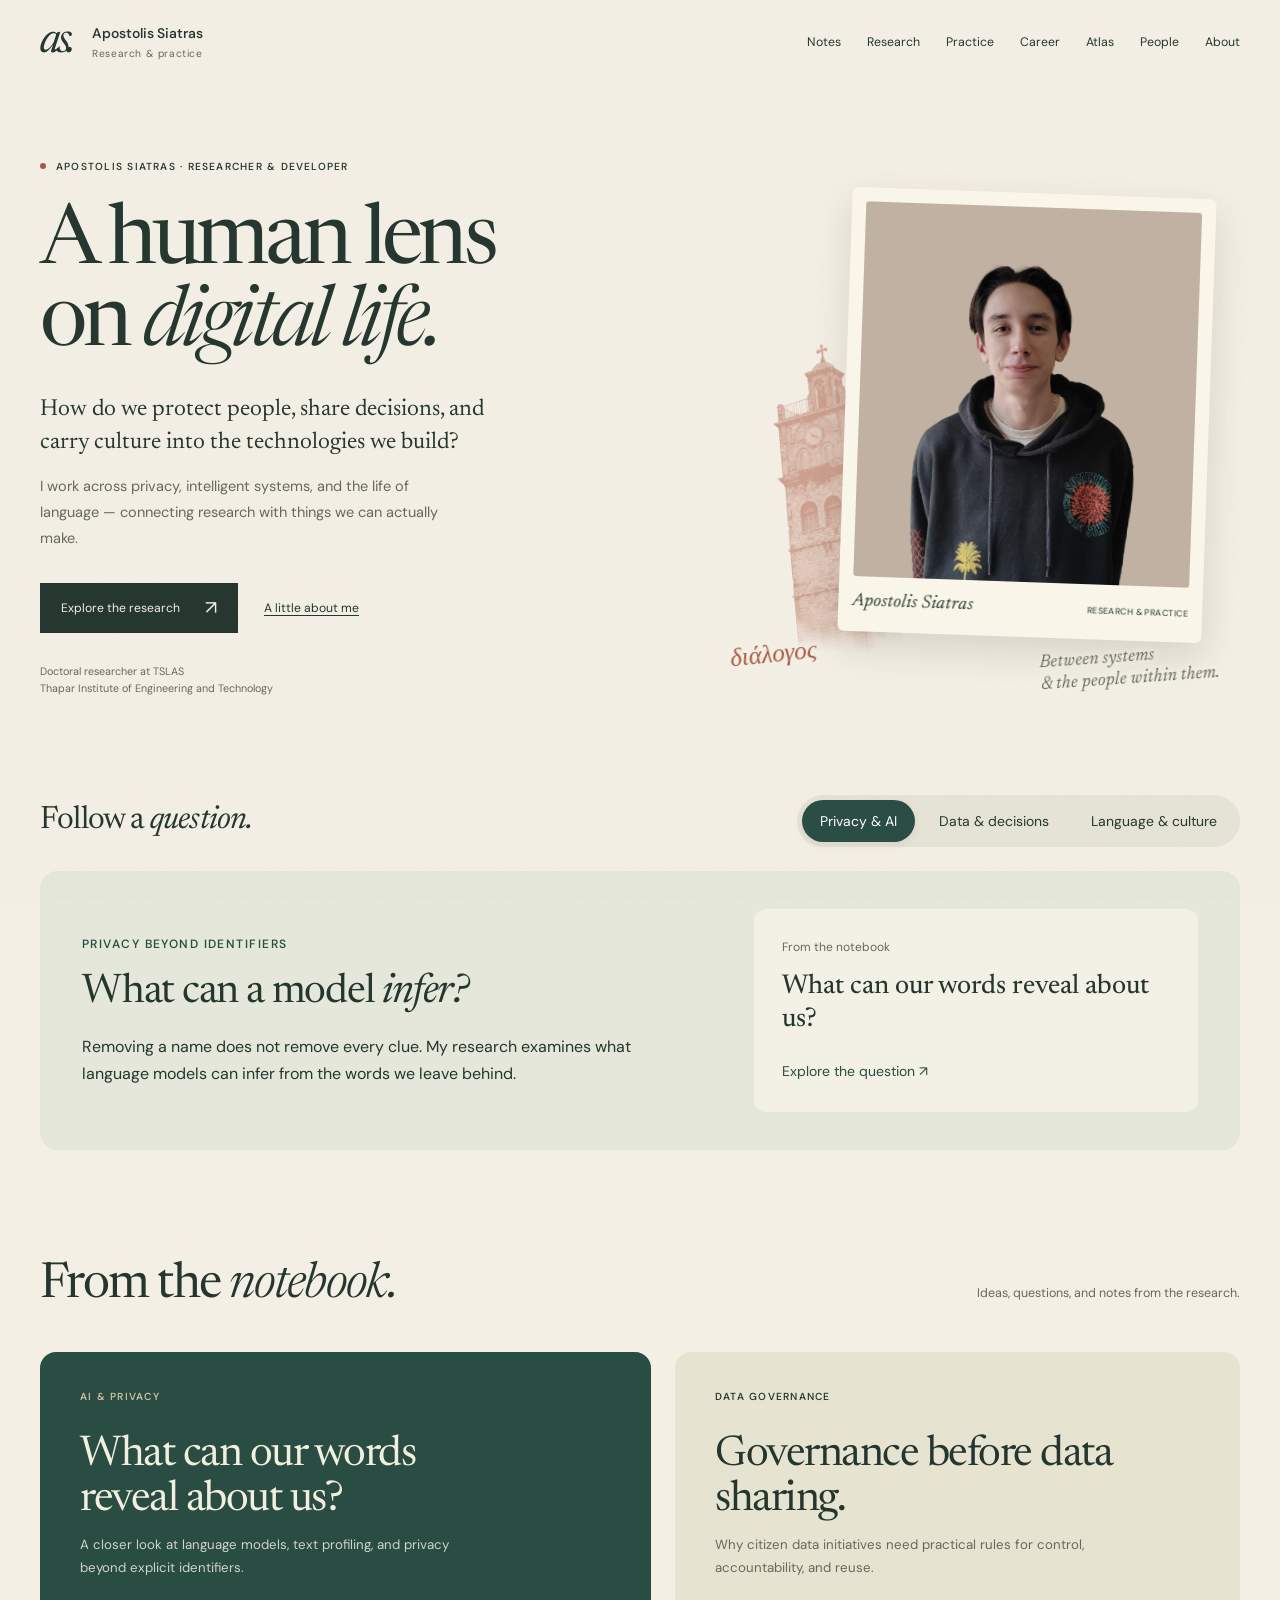
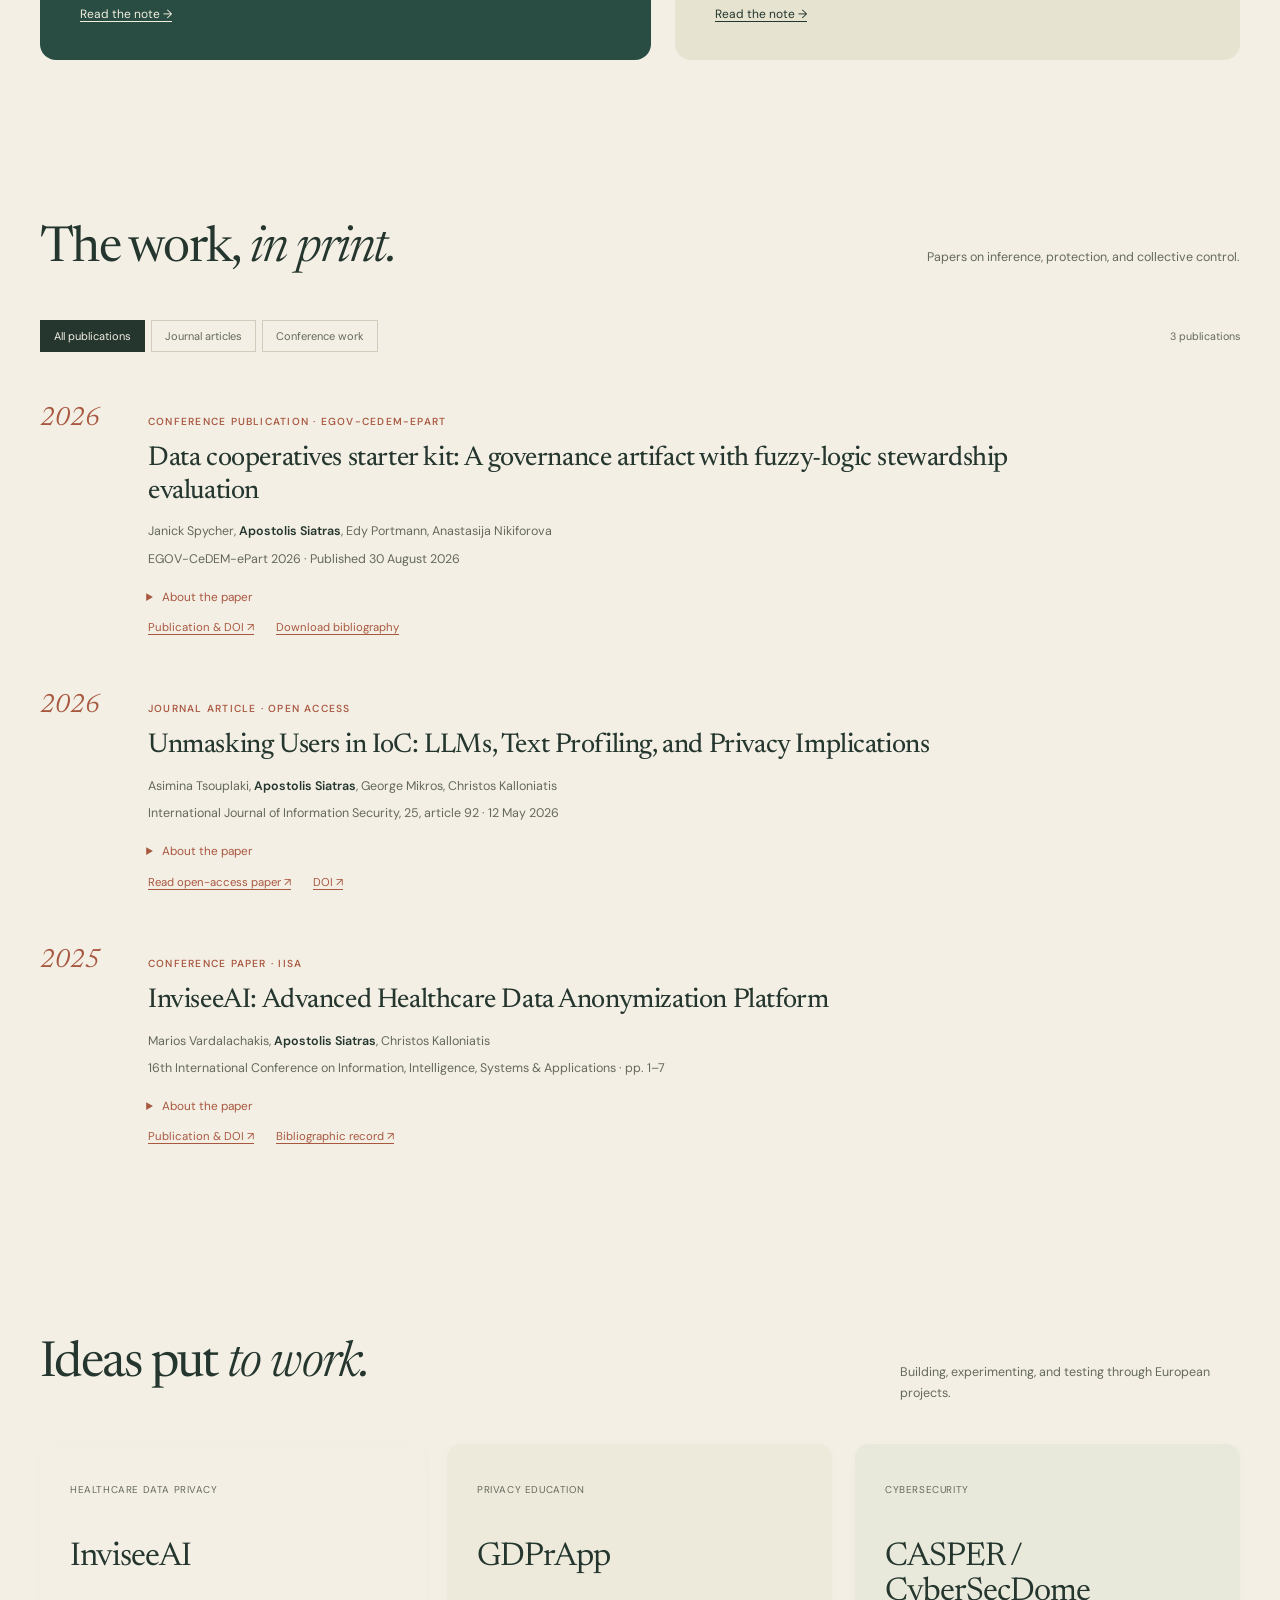
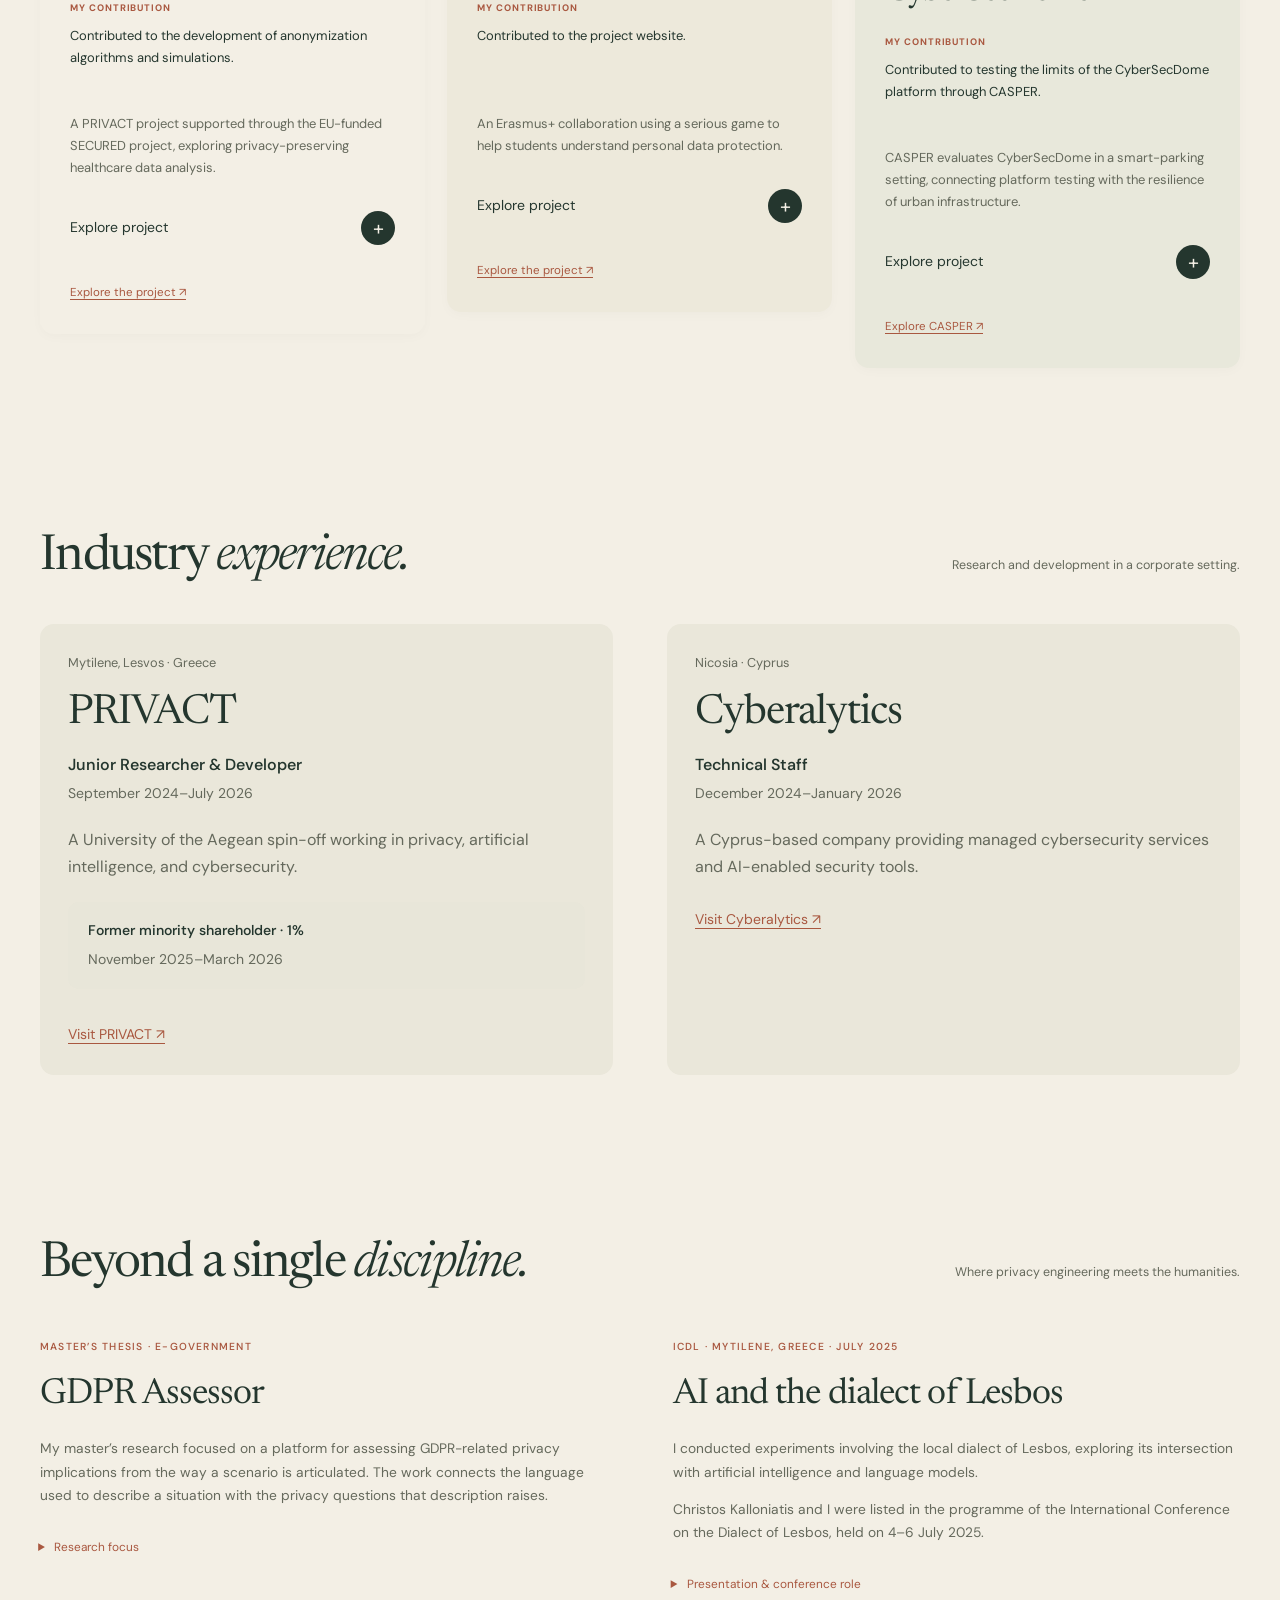
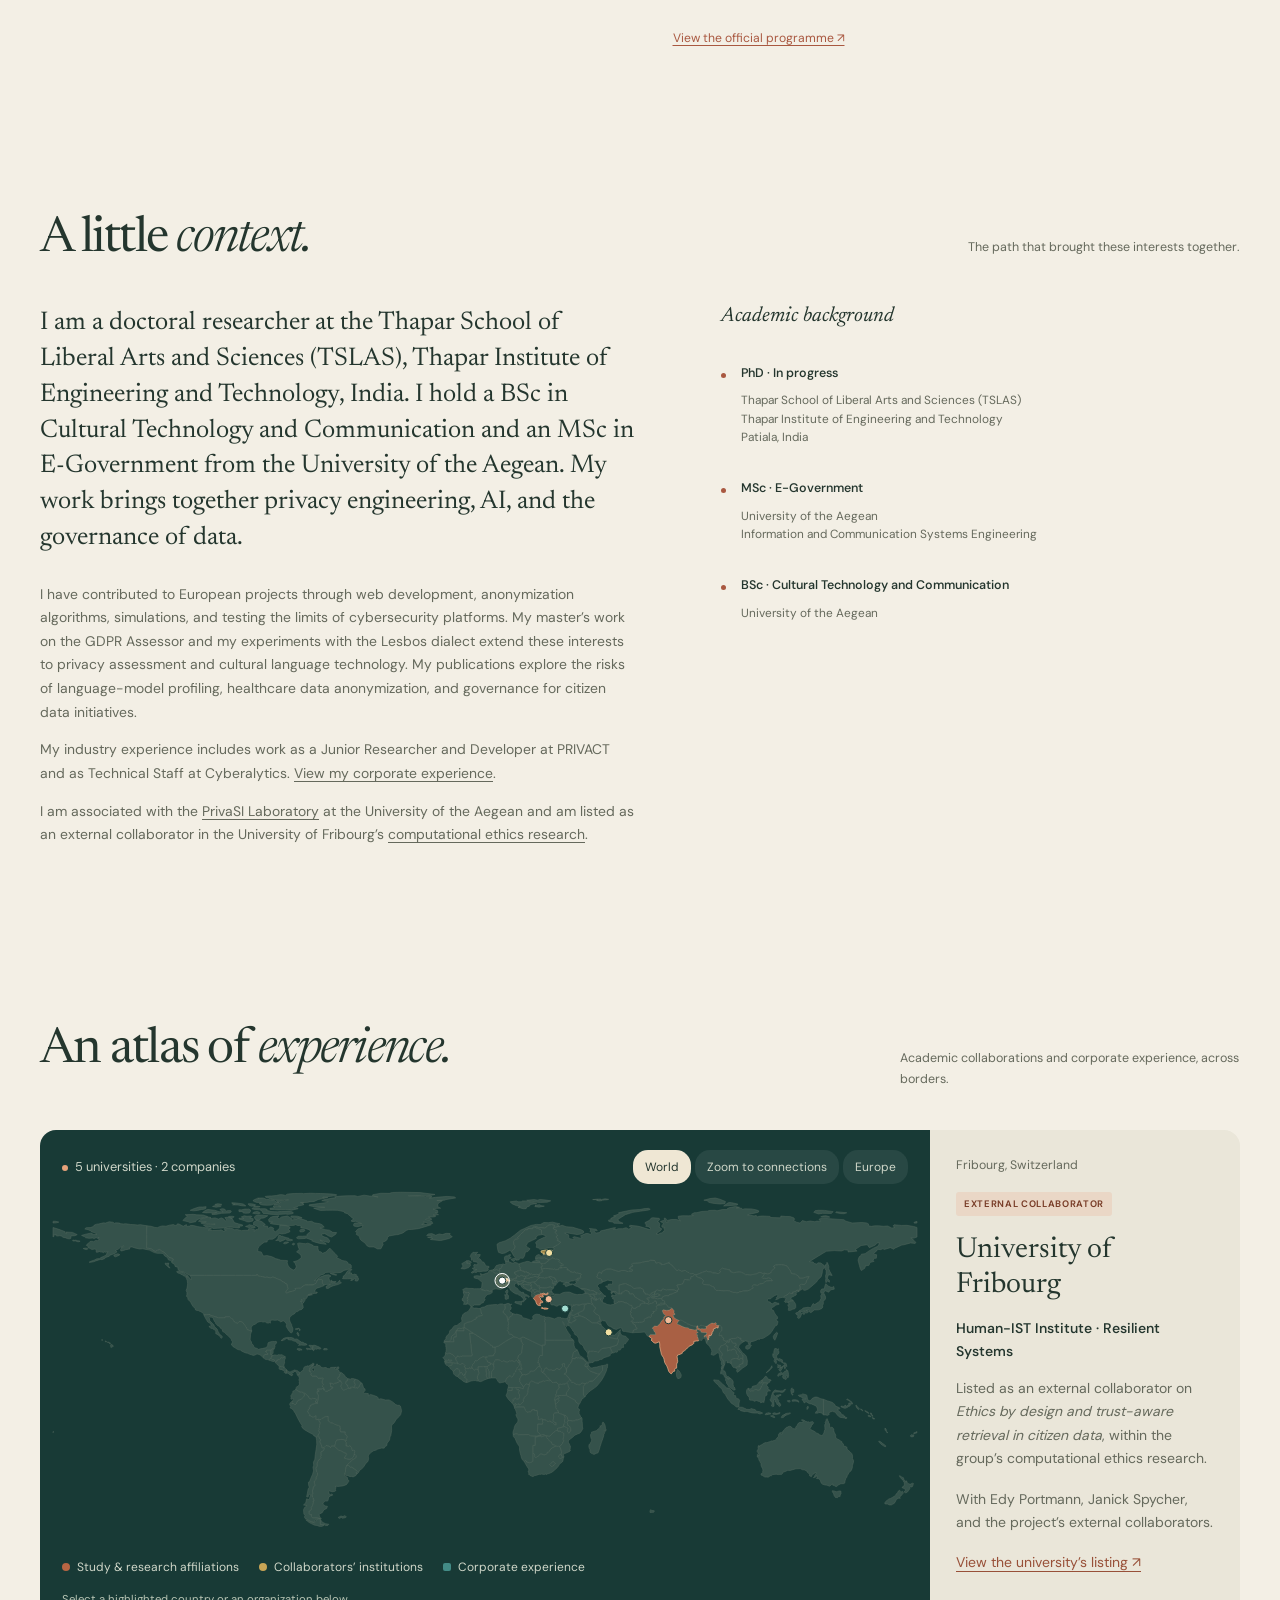
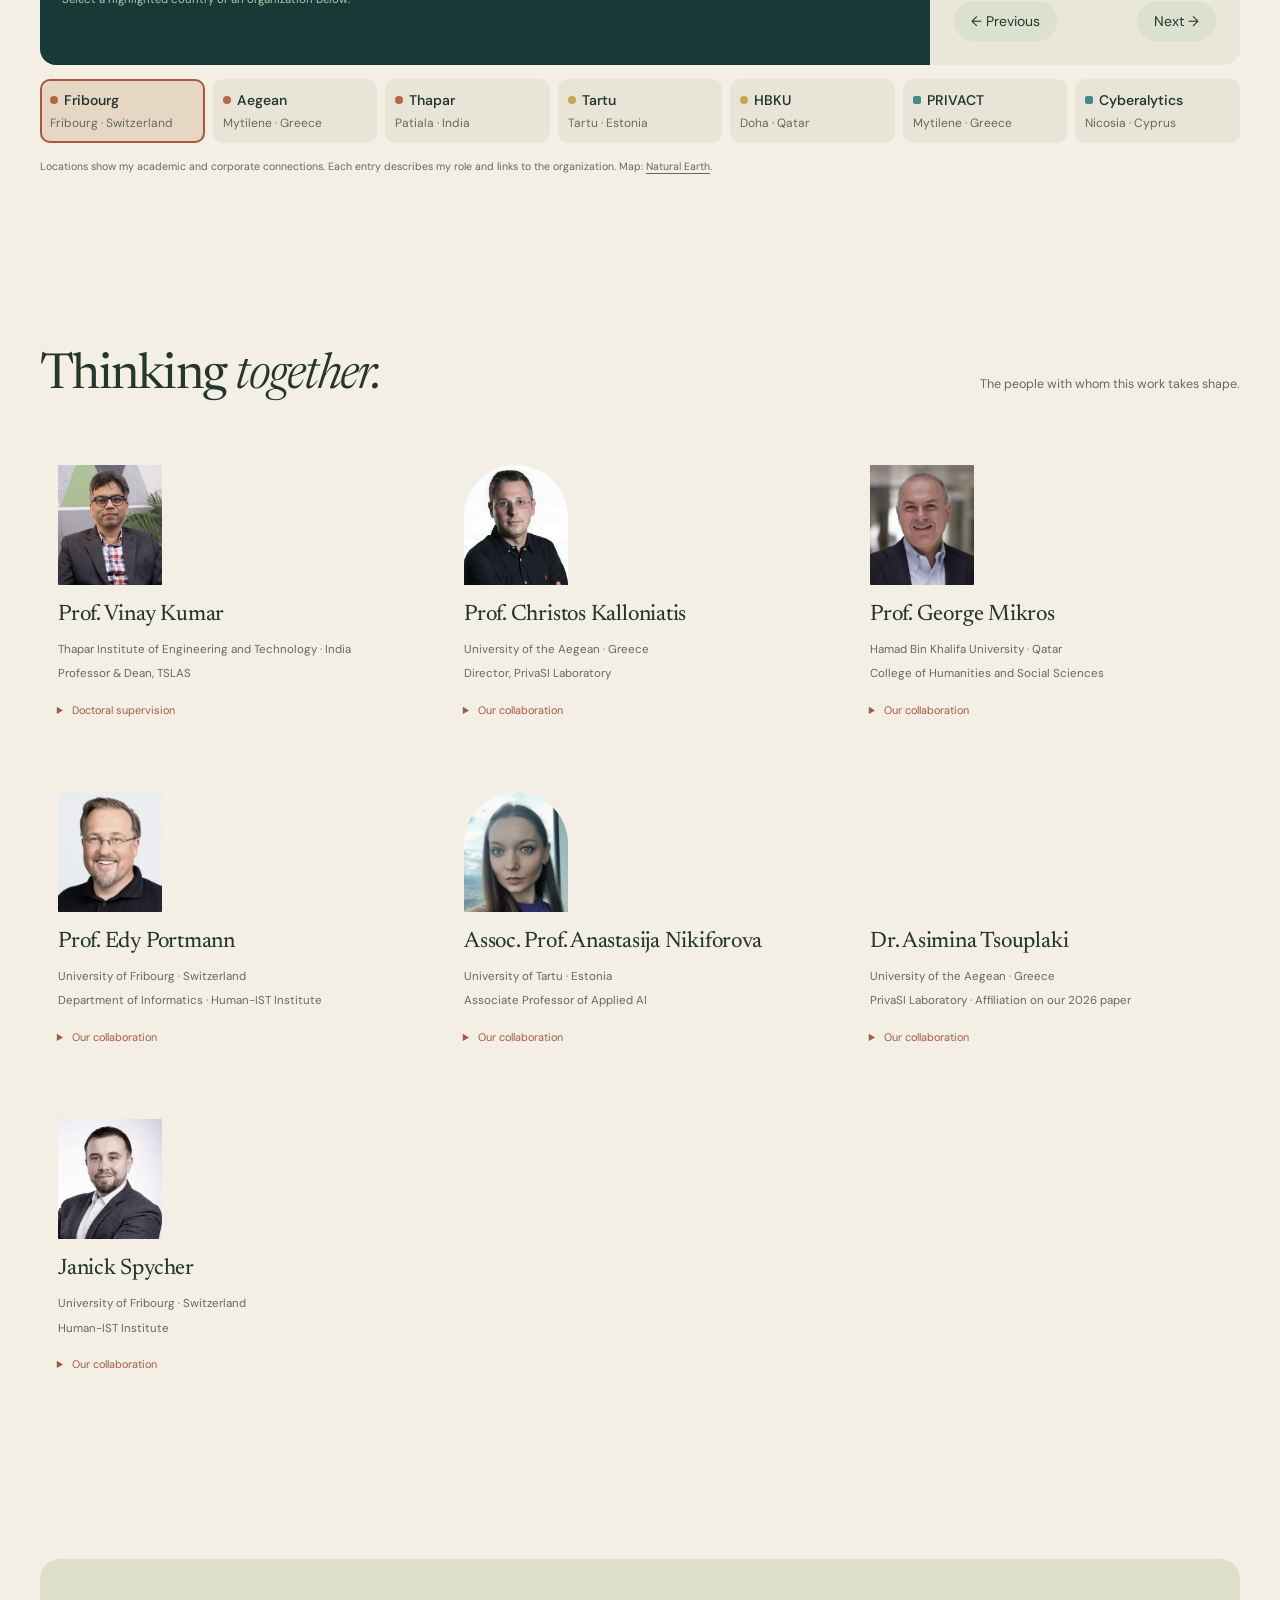
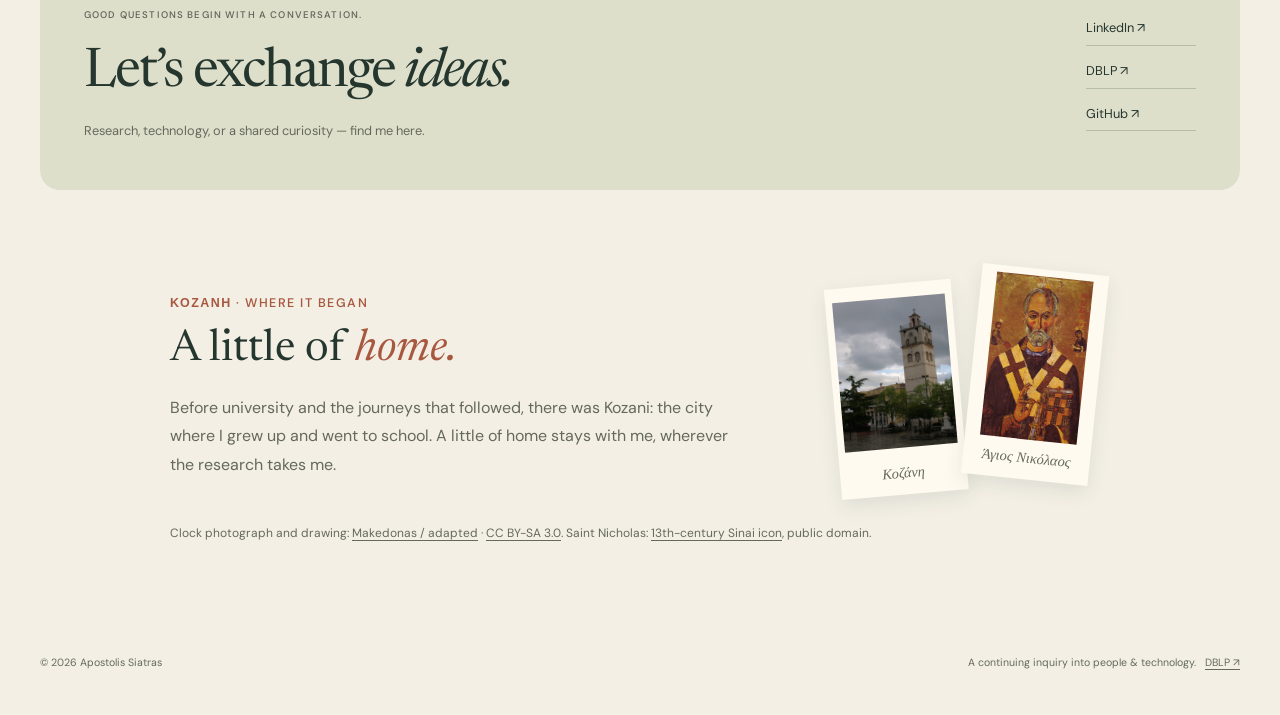
==== index.html @ 5614e07f "Publish Apostolis Siatras research website" ====
<!doctype html>
<html lang="en"><head><meta charset="utf-8"><meta name="viewport" content="width=device-width, initial-scale=1"><meta name="robots" content="noindex,nofollow"><title>Apostolis Siatras — Privacy, AI &amp; Data Governance</title><meta name="description" content="Research, projects, and writing by Apostolis Siatras. Exploring privacy engineering, artificial intelligence, and accountable data governance."><meta name="theme-color" content="#f3efe5"><link rel="icon" href="data:image/svg+xml,%3Csvg xmlns='http://www.w3.org/2000/svg' viewBox='0 0 40 40'%3E%3Crect width='40' height='40' fill='%2324362e'/%3E%3Ctext x='20' y='28' text-anchor='middle' font-family='Georgia' font-size='25' fill='white'%3EA%3C/text%3E%3C/svg%3E"><link rel="stylesheet" href="style.css"></head>
<body><div class="scroll-progress" aria-hidden="true"></div><a class="skip" href="#main">Skip to content</a><div class="wrap"><header class="site-header"><a class="brand" href="index.html" aria-label="Apostolis Siatras home"><span class="monogram" aria-hidden="true">as.</span><span>Apostolis Siatras<small>Research &amp; practice</small></span></a><nav aria-label="Main navigation"><a href="#writing">Notes</a><a href="#publications">Research</a><a href="#projects">Practice</a><a href="#career">Career</a><a href="#institutions">Atlas</a><a href="#collaborations">People</a><a href="#about">About</a></nav></header>
<main id="main"><section class="hero" aria-labelledby="intro-title"><div class="hero-copy"><p class="eyebrow"><span class="live-dot" aria-hidden="true"></span>Apostolis Siatras · Researcher &amp; developer</p><h1 id="intro-title">A human lens<br>on <em>digital life.</em></h1><p class="lead">How do we protect people, share decisions, and carry culture into the technologies we build?</p><p class="hero-description">I work across privacy, intelligent systems, and the life of language — connecting research with things we can actually make.</p><div class="hero-actions"><a class="primary-link" href="#publications">Explore the research <span aria-hidden="true">↗</span></a><a class="secondary-link" href="#about">A little about me</a></div><p class="hero-affiliation">Doctoral researcher at TSLAS<br><a href="https://tslas.thapar.edu/academicdetails/phdprogramme">Thapar Institute of Engineering and Technology</a></p></div>
<div class="hero-art" aria-label="Portrait of Apostolis Siatras"><figure class="portrait-sheet"><img class="portrait" src="assets/people/apostolis-siatras.jpg" alt="Apostolis Siatras" width="2560" height="2560" fetchpriority="high"><figcaption><span>Apostolis Siatras</span><span>Research &amp; practice</span></figcaption></figure><svg class="art-filters" width="0" height="0" aria-hidden="true" focusable="false"><defs><filter id="clock-ink" color-interpolation-filters="sRGB"><feColorMatrix type="matrix" values="0 0 0 0 .663 0 0 0 0 .345 0 0 0 0 .251 5 -5 0 0 -.065"/></filter></defs></svg><span class="clock-sketch" aria-hidden="true"></span><span class="dialogos" lang="el">διάλογος</span><span class="art-caption">Between systems<br>&amp; the people within them.</span></div></section>
<section class="research-explorer" aria-labelledby="explorer-title"><div class="explorer-header"><h2 id="explorer-title">Follow a <em>question.</em></h2><div class="research-tabs" role="tablist" aria-label="Explore research themes" hidden><button id="theme-privacy" type="button" role="tab" aria-selected="true" aria-controls="lens-privacy" data-lens="privacy">Privacy &amp; AI</button><button id="theme-governance" type="button" role="tab" aria-selected="false" aria-controls="lens-governance" tabindex="-1" data-lens="governance">Data &amp; decisions</button><button id="theme-culture" type="button" role="tab" aria-selected="false" aria-controls="lens-culture" tabindex="-1" data-lens="culture">Language &amp; culture</button></div></div><div class="research-panels">
<article class="research-panel" id="lens-privacy" role="tabpanel" aria-labelledby="theme-privacy" tabindex="0" data-lens-panel="privacy"><div><p class="eyebrow">Privacy beyond identifiers</p><h3>What can a model <em>infer?</em></h3><p>Removing a name does not remove every clue. My research examines what language models can infer from the words we leave behind.</p></div><a class="lens-work" href="writing/text-can-reveal.html"><span>From the notebook</span><strong>What can our words reveal about us?</strong><span class="lens-action">Explore the question ↗</span></a></article>
<article class="research-panel" id="lens-governance" role="tabpanel" aria-labelledby="theme-governance" tabindex="0" data-lens-panel="governance"><div><p class="eyebrow">Consent, stewardship &amp; shared authority</p><h3>Who gets to <em>decide?</em></h3><p>Shared data needs practical rules for consent, access, and accountability. My work explores how communities can retain a say in what happens to their data.</p></div><a class="lens-work" href="writing/governance-before-sharing.html"><span>From the notebook</span><strong>Governance before data sharing.</strong><span class="lens-action">Explore the question ↗</span></a></article>
<article class="research-panel" id="lens-culture" role="tabpanel" aria-labelledby="theme-culture" tabindex="0" data-lens-panel="culture"><div><p class="eyebrow">Local dialects &amp; cultural memory</p><h3>What can language <em>carry?</em></h3><p>Language carries local experience as well as information. My experiments with the Lesbos dialect connect AI research with the particularities of place and expression.</p></div><a class="lens-work" href="#icdl"><span>Conference contribution</span><strong>AI and the dialect of Lesbos</strong><span class="lens-action">Explore the work ↗</span></a></article>
</div></section>
<section id="writing" class="section"><div class="section-top"><h2>From the <em>notebook.</em></h2><p>Ideas, questions, and notes from the research.</p></div><div class="writing-grid"><article class="note-card featured"><span class="eyebrow">AI &amp; Privacy</span><h3><a href="writing/text-can-reveal.html">What can our words reveal about us?</a></h3><p>A closer look at language models, text profiling, and privacy beyond explicit identifiers.</p><a class="read" href="writing/text-can-reveal.html">Read the note →</a></article><article class="note-card"><span class="eyebrow">Data governance</span><h3><a href="writing/governance-before-sharing.html">Governance before data sharing.</a></h3><p>Why citizen data initiatives need practical rules for control, accountability, and reuse.</p><a class="read" href="writing/governance-before-sharing.html">Read the note →</a></article></div></section>
<section id="publications" class="section"><div class="section-top"><h2>The work, <em>in print.</em></h2><p>Papers on inference, protection, and collective control.</p></div><div class="publication-controls" hidden><div class="filters" role="group" aria-label="Filter publications"><button type="button" data-filter="all" aria-pressed="true">All publications</button><button type="button" data-filter="journal" aria-pressed="false">Journal articles</button><button type="button" data-filter="conference" aria-pressed="false">Conference work</button></div><p id="filter-status" role="status" aria-live="polite">3 publications</p></div><div id="publication-list">
<article class="pub" data-kind="conference"><div class="year">2026</div><div><span class="eyebrow">Conference publication · EGOV-CeDEM-ePart</span><h3>Data cooperatives starter kit: A governance artifact with fuzzy-logic stewardship evaluation</h3><p class="authors">Janick Spycher, <strong>Apostolis Siatras</strong>, Edy Portmann, Anastasija Nikiforova</p><p class="venue">EGOV-CeDEM-ePart 2026 · Published 30 August 2026</p><details><summary>About the paper</summary><p>A practical governance framework for citizen data initiatives, with fuzzy evaluation designed to expose weaknesses that a strong overall score might conceal.</p></details><div class="pub-links"><a href="https://doi.org/10.59490/6a91ade30fd2bd55cd2549fb">Publication &amp; DOI ↗</a><a href="publications.bib" download>Download bibliography</a></div></div></article>
<article class="pub" data-kind="journal"><div class="year">2026</div><div><span class="eyebrow">Journal article · Open access</span><h3>Unmasking Users in IoC: LLMs, Text Profiling, and Privacy Implications</h3><p class="authors">Asimina Tsouplaki, <strong>Apostolis Siatras</strong>, George Mikros, Christos Kalloniatis</p><p class="venue">International Journal of Information Security, 25, article 92 · 12 May 2026</p><details><summary>About the paper</summary><p>An empirical study of sensitive-attribute inference from text using GPT-4o and Llama 3-70B, with implications for privacy in cloud-connected systems.</p></details><div class="pub-links"><a href="https://link.springer.com/article/10.1007/s10207-026-01249-7">Read open-access paper ↗</a><a href="https://doi.org/10.1007/s10207-026-01249-7">DOI ↗</a></div></div></article>
<article class="pub" data-kind="conference"><div class="year">2025</div><div><span class="eyebrow">Conference paper · IISA</span><h3>InviseeAI: Advanced Healthcare Data Anonymization Platform</h3><p class="authors">Marios Vardalachakis, <strong>Apostolis Siatras</strong>, Christos Kalloniatis</p><p class="venue">16th International Conference on Information, Intelligence, Systems &amp; Applications · pp. 1–7</p><details><summary>About the paper</summary><p>A conference contribution on the InviseeAI healthcare data anonymization platform, connecting privacy research with practical system development.</p></details><div class="pub-links"><a href="https://doi.org/10.1109/IISA66859.2025.11311319">Publication &amp; DOI ↗</a><a href="https://dblp.org/rec/conf/iisa/VardalachakisSK25">Bibliographic record ↗</a></div></div></article>
</div></section>
<section id="projects" class="section"><div class="section-top"><h2>Ideas put <em>to work.</em></h2><p>Building, experimenting, and testing through European projects.</p></div><div class="project-grid"><article class="project"><span class="num">Healthcare data privacy</span><h3>InviseeAI</h3><p class="role"><strong>My contribution</strong>Contributed to the development of anonymization algorithms and simulations.</p><p>A PRIVACT project supported through the EU-funded SECURED project, exploring privacy-preserving healthcare data analysis.</p><details><summary><span>Explore project</span><span class="disclosure-symbol" aria-hidden="true"></span></summary><p>PRIVACT’s healthcare data anonymization project, supported through SECURED. Evaluation uses open-access data.</p><p>Project period: July–December 2025.</p></details><a href="https://privact.eu/inviseeai/">Explore the project ↗</a></article><article class="project"><span class="num">Privacy education</span><h3>GDPrApp</h3><p class="role"><strong>My contribution</strong>Contributed to the project website.</p><p>An Erasmus+ collaboration using a serious game to help students understand personal data protection.</p><details><summary><span>Explore project</span><span class="disclosure-symbol" aria-hidden="true"></span></summary><p>An Erasmus+ cooperation in school education, with the University of the Aegean among its partners.</p><p>Project period: October 2024–September 2026.</p></details><a href="https://privasi.aegean.gr/projects/gdprapp/">Explore the project ↗</a></article><article class="project"><span class="num">Cybersecurity</span><h3>CASPER / CyberSecDome</h3><p class="role"><strong>My contribution</strong>Contributed to testing the limits of the CyberSecDome platform through CASPER.</p><p>CASPER evaluates CyberSecDome in a smart-parking setting, connecting platform testing with the resilience of urban infrastructure.</p><details><summary><span>Explore project</span><span class="disclosure-symbol" aria-hidden="true"></span></summary><p>Collaborative Assessment of Security for Smart City Parking Enhanced Resilience. Implemented by PRIVACT and DOTSOFT within the CyberSecDome open-call programme.</p><p>Project period: December 2025–July 2026.</p><a href="https://cybersecdome.eu/">CyberSecDome ↗</a></details><a href="https://privact.eu/casper/">Explore CASPER ↗</a></article></div></section>
<section id="career" class="section"><div class="section-top"><h2>Industry <em>experience.</em></h2><p>Research and development in a corporate setting.</p></div><div class="career-grid">
<article class="career-entry"><p class="career-place">Mytilene, Lesvos · Greece</p><h3>PRIVACT</h3><p class="career-role">Junior Researcher &amp; Developer</p><p class="career-dates"><time datetime="2024-09">September 2024</time>–<time datetime="2026-07">July 2026</time></p><p>A University of the Aegean spin-off working in privacy, artificial intelligence, and cybersecurity.</p><dl class="career-ownership"><dt>Former minority shareholder · 1%</dt><dd><time datetime="2025-11">November 2025</time>–<time datetime="2026-03">March 2026</time></dd></dl><a href="https://privact.eu/">Visit PRIVACT ↗</a></article>
<article class="career-entry"><p class="career-place">Nicosia · Cyprus</p><h3>Cyberalytics</h3><p class="career-role">Technical Staff</p><p class="career-dates"><time datetime="2024-12">December 2024</time>–<time datetime="2026-01">January 2026</time></p><p>A Cyprus-based company providing managed cybersecurity services and AI-enabled security tools.</p><a href="https://cyberalytics.com/">Visit Cyberalytics ↗</a></article>
</div></section>
<section id="academic-work" class="section"><div class="section-top"><h2>Beyond a single <em>discipline.</em></h2><p>Where privacy engineering meets the humanities.</p></div><div class="service-grid">
<article><span class="eyebrow">Master’s thesis · E-Government</span><h3>GDPR Assessor</h3><p>My master’s research focused on a platform for assessing GDPR-related privacy implications from the way a scenario is articulated. The work connects the language used to describe a situation with the privacy questions that description raises.</p><details><summary>Research focus</summary><p>The central concern is how descriptions of data use can inform a structured assessment of privacy implications. This brings together my interests in privacy engineering, language, and practical digital tools.</p><p>Developed in the context of my MSc in E-Government at the University of the Aegean.</p></details></article>
<article id="icdl"><span class="eyebrow">ICDL · Mytilene, Greece · July 2025</span><h3>AI and the dialect of Lesbos</h3><p>I conducted experiments involving the local dialect of Lesbos, exploring its intersection with artificial intelligence and language models.</p><p>Christos Kalloniatis and I were listed in the programme of the International Conference on the Dialect of Lesbos, held on 4–6 July 2025.</p><details><summary>Presentation &amp; conference role</summary><p><cite>Artificial Intelligence and Large Linguistic Models for the Lesbian dialect.</cite></p><p>Christos Kalloniatis and Apostolos Siatras, University of the Aegean. Scheduled on 6 July 2025, 12:30–13:00, at the Castle of Mytilene.</p><p>I am also listed on the conference’s Scientific and Organizing Committee.</p></details><a class="text-link" href="https://icdl.ct.aegean.gr/en/">View the official programme ↗</a></article>
</div></section>
<section id="about" class="section"><div class="section-top"><h2>A little <em>context.</em></h2><p>The path that brought these interests together.</p></div><div class="about-grid"><div><p>I am a doctoral researcher at the Thapar School of Liberal Arts and Sciences (TSLAS), Thapar Institute of Engineering and Technology, India. I hold a BSc in Cultural Technology and Communication and an MSc in E-Government from the University of the Aegean. My work brings together privacy engineering, AI, and the governance of data.</p><p>I have contributed to European projects through web development, anonymization algorithms, simulations, and testing the limits of cybersecurity platforms. My master’s work on the GDPR Assessor and my experiments with the Lesbos dialect extend these interests to privacy assessment and cultural language technology. My publications explore the risks of language-model profiling, healthcare data anonymization, and governance for citizen data initiatives.</p><p>My industry experience includes work as a Junior Researcher and Developer at PRIVACT and as Technical Staff at Cyberalytics. <a href="#career">View my corporate experience</a>.</p><p>I am associated with the <a href="https://privasi.aegean.gr/members/">PrivaSI Laboratory</a> at the University of the Aegean and am listed as an external collaborator in the University of Fribourg’s <a href="https://human-ist.unifr.ch/rise/en/research-topics/computational-ethics.html">computational ethics research</a>.</p></div><div><h3>Academic background</h3><ul class="education"><li><strong>PhD · In progress</strong><span>Thapar School of Liberal Arts and Sciences (TSLAS)<br>Thapar Institute of Engineering and Technology<br>Patiala, India</span></li><li><strong>MSc · E-Government</strong><span>University of the Aegean<br>Information and Communication Systems Engineering</span></li><li><strong>BSc · Cultural Technology and Communication</strong><span>University of the Aegean</span></li></ul></div></div></section>
<section id="institutions" class="section"><div class="section-top"><h2>An atlas of <em>experience.</em></h2><p>Academic collaborations and corporate experience, across borders.</p></div>
<div class="map-shell"><div class="map-visual"><div class="map-toolbar"><p><span class="map-dot" aria-hidden="true"></span>5 universities · 2 companies</p><div class="map-views" role="group" aria-label="Map view" hidden><button type="button" data-map-view="world" aria-pressed="true">World</button><button type="button" data-map-view="connections" aria-pressed="false">Zoom to connections</button><button type="button" data-map-view="europe" aria-pressed="false">Europe</button></div></div>
<div class="map-tooltip" aria-hidden="true" hidden></div><svg class="world-map" viewBox="0 0 960 400" xmlns="http://www.w3.org/2000/svg" role="group" aria-labelledby="world-map-title world-map-description"><title id="world-map-title">Academic and corporate connections</title><desc id="world-map-description">Interactive world map of five universities and two companies. Terracotta marks my study and research affiliations, gold marks collaborators’ universities, and teal marks corporate experience. PRIVACT and the University of the Aegean share the Mytilene location. Select an organization to read my role and visit its website.</desc>
<path class="map-land" d="M960.00,269.51L960.00,270.81L958.30,271.47L956.60,272.03L956.26,271.04L957.59,270.49L958.44,270.34L960.00,269.51ZM955.00,273.35L955.66,272.91L956.58,273.68L956.14,275.07L954.49,275.43L953.02,275.10L952.76,273.93L953.79,273.02L955.00,273.35ZM0.55,269.39L0.22,270.67L0.00,270.81L0.00,269.51L0.55,269.39Z"/><path class="map-land" d="M570.41,229.20L570.86,229.49L580.53,234.93L580.71,236.47L584.54,239.14L583.31,242.42L583.47,243.94L585.17,244.91L585.25,245.60L584.52,247.21L584.67,248.02L584.50,249.29L585.43,250.97L586.53,253.60L587.51,254.18L587.51,254.18L585.39,255.73L582.47,256.76L580.87,256.72L579.92,257.52L578.07,257.59L577.37,257.92L574.17,257.17L572.16,257.39L571.41,253.76L570.51,252.52L569.97,251.78L567.36,251.28L565.84,250.48L564.15,250.03L563.09,249.59L561.97,248.91L561.97,248.91L560.53,245.55L558.99,244.05L558.45,242.51L558.72,241.12L558.24,238.67L559.34,238.54L560.31,237.57L561.35,236.18L562.01,235.62L561.98,234.76L561.41,234.15L561.25,233.10L561.25,233.10L562.02,232.77L562.18,231.20L561.12,229.69L562.05,229.37L564.98,229.41L570.41,229.20Z"/><path class="map-land" d="M456.89,152.92L456.89,153.09L456.84,153.61L456.83,157.65L448.08,157.51L448.17,164.33L445.67,164.57L445.02,165.94L445.52,169.79L435.08,169.78L434.50,170.67L434.61,169.54L434.66,169.54L440.66,169.33L440.98,168.37L442.08,167.17L442.96,163.49L446.66,160.61L447.92,157.25L448.75,157.06L449.62,154.98L451.86,154.69L452.83,155.04L454.04,155.04L454.90,154.43L456.55,154.34L456.49,152.92L456.89,152.92Z"/><path class="map-land" d="M152.43,96.00L152.07,95.99L146.91,93.37L145.00,92.22L140.17,91.12L138.69,88.76L139.07,87.12L135.65,85.99L135.19,83.84L131.96,81.90L131.90,80.53L131.90,80.53L133.39,79.24L133.31,77.56L128.78,75.86L126.05,72.82L124.39,70.91L121.94,69.70L120.15,68.61L118.73,67.23L116.05,68.10L113.46,69.59L111.09,67.83L109.23,66.67L106.63,65.93L104.01,65.85L104.02,50.67L104.04,40.77L104.04,40.77L109.01,41.41L113.21,42.69L115.99,42.94L118.33,41.83L121.56,40.99L125.52,41.32L129.52,40.15L133.88,39.48L135.71,40.59L137.70,39.97L138.30,38.71L140.14,38.99L144.65,41.39L148.20,39.58L148.56,41.60L151.84,41.16L152.84,40.39L156.07,40.54L160.15,41.66L166.39,42.64L170.06,43.09L172.67,42.92L176.27,44.27L172.52,45.59L177.34,46.16L184.54,45.85L186.81,45.38L189.65,46.98L192.55,45.63L189.83,44.50L191.55,43.59L194.80,43.47L196.93,43.20L199.09,43.84L201.77,45.29L204.74,45.07L209.46,46.27L213.59,45.85L217.48,45.92L217.18,44.26L219.55,43.79L223.68,44.69L223.66,47.22L225.36,45.09L227.51,45.16L228.71,42.48L225.86,40.84L222.74,39.76L222.96,36.81L226.11,34.88L229.63,35.31L232.32,36.48L235.95,39.49L233.58,40.80L238.54,41.34L238.53,44.07L242.09,41.98L245.28,43.69L244.49,45.67L247.07,47.47L249.85,45.54L251.80,43.24L251.94,40.31L255.73,40.52L259.67,40.91L263.25,42.23L263.41,43.56L261.43,44.98L263.31,46.41L262.97,47.70L257.75,49.57L254.04,49.98L251.28,49.18L250.49,50.52L247.92,52.77L247.14,53.93L244.05,55.74L240.23,55.91L238.12,57.04L237.95,58.77L234.84,59.11L231.58,61.27L228.69,64.27L227.66,66.37L227.51,69.47L231.43,69.91L232.63,72.41L233.87,74.43L237.61,73.91L242.56,75.06L245.23,76.08L247.14,77.34L250.48,78.07L253.30,79.19L257.71,79.35L260.61,79.60L260.17,81.91L261.00,84.59L262.93,87.58L266.90,90.11L268.95,89.24L270.39,86.50L269.00,82.29L267.12,80.89L271.39,79.64L274.41,77.77L275.89,75.91L275.67,74.13L273.86,71.86L270.62,69.85L273.77,67.06L272.61,64.65L271.72,60.48L273.57,59.87L278.14,60.59L280.88,60.85L283.09,60.15L285.58,61.05L288.86,62.60L289.67,63.63L294.43,63.84L294.35,66.08L295.23,69.45L297.67,69.86L299.60,71.43L303.46,69.95L306.01,67.01L307.78,65.77L309.85,68.15L313.33,71.55L316.28,74.75L315.20,76.43L318.75,77.93L321.15,79.46L325.40,80.15L327.11,81.00L328.17,83.25L330.25,83.61L331.32,84.61L331.51,87.61L329.58,88.61L327.66,89.55L323.27,90.50L319.91,92.69L315.40,93.12L309.70,92.56L305.70,92.54L302.94,92.72L300.70,94.64L297.30,95.82L293.46,99.35L290.39,101.81L292.65,101.37L296.93,97.87L302.53,95.65L306.52,95.38L308.88,96.69L306.36,98.48L307.20,101.35L308.07,103.36L311.54,104.70L315.94,104.31L318.62,101.31L318.80,103.25L320.53,104.21L317.23,105.96L311.32,107.55L308.68,108.63L305.70,110.55L303.67,110.35L303.57,108.09L308.20,105.89L303.93,105.98L300.97,106.30L299.22,104.79L299.23,101.16L298.04,100.39L296.25,100.84L295.37,100.14L293.33,102.15L292.52,104.23L291.57,105.44L290.44,105.85L289.59,105.99L289.32,106.64L284.41,106.65L280.35,106.67L279.15,107.16L276.33,109.08L276.00,109.28L275.15,110.32L272.70,110.32L270.08,110.33L268.88,110.76L269.31,111.28L269.55,112.09L269.50,112.36L266.01,113.69L263.26,114.11L260.16,115.53L259.49,115.53L258.59,115.11L258.29,114.73L258.35,114.45L258.93,113.52L260.19,112.05L260.97,110.48L260.43,108.16L259.86,105.74L257.09,104.49L257.41,104.01L257.02,103.69L256.29,103.69L255.76,103.27L255.62,102.63L255.10,102.91L254.39,102.83L254.55,102.56L253.92,102.30L253.66,101.60L251.59,100.75L249.43,99.86L246.83,98.83L244.33,97.86L241.94,98.61L241.07,98.64L237.79,97.95L235.63,98.29L233.04,97.47L230.32,97.04L228.46,96.88L227.63,96.43L227.15,94.96L226.25,94.98L226.24,96.00L220.72,96.00L211.60,96.00L202.54,96.00L194.53,96.00L186.53,96.00L178.67,96.00L170.54,96.00L167.92,96.00L160.00,96.00L152.43,96.00ZM256.02,60.13L258.00,58.90L261.66,58.92L261.60,59.44L258.48,60.91L256.60,60.85L256.02,60.13ZM267.26,32.53L264.33,31.11L264.44,30.15L265.73,29.97L271.83,30.26L276.43,31.73L276.66,32.46L273.83,32.39L270.96,32.33L268.04,32.69L267.26,32.53ZM265.83,61.11L266.85,60.31L267.95,60.36L268.62,60.91L267.58,62.31L266.40,62.09L265.70,61.29L265.83,61.11ZM230.37,26.72L228.91,27.75L225.04,27.56L221.81,26.86L223.23,25.66L227.06,24.94L229.39,25.88L230.37,26.72ZM229.76,19.95L228.55,20.02L223.55,19.85L222.84,19.11L228.21,19.15L230.08,19.64L229.76,19.95ZM221.99,16.62L225.18,17.55L224.45,18.51L220.51,19.07L218.34,18.45L217.19,17.45L216.98,16.34L220.43,16.45L221.99,16.62ZM244.93,28.29L240.63,27.96L233.54,27.10L232.62,25.64L232.29,24.31L229.62,23.15L224.10,22.82L221.01,22.00L222.01,20.90L227.51,21.07L230.47,21.93L235.72,21.92L238.02,22.80L237.41,23.80L240.47,24.41L242.17,25.04L245.76,25.16L249.66,25.38L253.89,24.80L259.32,24.58L263.66,24.76L266.51,25.77L267.11,26.87L265.45,27.58L261.47,28.15L258.06,27.83L250.41,28.24L244.93,28.29ZM183.29,18.26L187.05,18.68L186.17,19.47L181.20,20.24L177.24,19.38L179.40,18.53L183.29,18.26ZM184.10,16.52L187.56,17.06L184.32,17.58L179.89,17.58L179.93,17.20L182.67,16.40L184.10,16.52ZM331.73,89.82L330.31,91.50L328.54,93.83L330.29,92.93L332.08,93.50L331.14,94.43L333.51,95.17L334.74,94.52L337.40,95.34L336.57,97.29L338.44,96.83L338.78,98.25L339.61,99.91L338.48,102.25L337.28,102.35L335.52,101.85L336.10,99.67L335.36,99.33L332.26,101.64L330.67,101.55L332.56,100.29L330.00,99.65L327.13,99.81L321.96,99.72L321.55,98.93L323.21,98.00L322.05,97.27L324.29,95.67L327.04,91.42L328.70,89.90L331.01,88.98L332.25,89.10L331.73,89.82ZM256.31,53.04L259.23,53.96L262.29,54.79L262.52,56.05L264.49,55.85L266.39,56.73L264.02,57.57L259.87,56.93L258.38,55.73L255.73,57.15L251.94,58.53L251.02,56.97L247.41,57.22L249.73,55.90L250.07,53.81L250.98,51.36L252.90,51.58L253.40,52.75L254.76,52.34L256.31,53.04ZM269.94,33.73L272.47,32.67L278.38,34.02L282.06,35.29L282.40,36.45L287.35,35.85L290.13,37.55L296.57,38.60L298.89,39.67L301.42,42.17L296.52,43.41L302.80,45.15L307.03,45.74L310.87,48.19L315.06,48.37L314.23,50.24L309.55,53.34L306.27,52.20L302.08,49.63L298.63,49.97L298.29,51.49L301.09,53.04L304.71,54.27L305.81,54.98L307.55,57.62L306.63,59.54L303.27,58.81L296.58,56.68L300.35,58.98L303.12,60.59L303.56,61.52L296.33,60.45L290.60,58.90L287.37,57.61L288.30,56.85L284.32,55.48L280.44,54.19L280.48,54.96L272.77,55.39L270.52,54.47L272.27,52.51L277.28,52.46L282.77,52.12L281.88,51.17L282.81,49.84L286.26,47.24L285.53,46.06L284.50,45.15L280.42,43.85L275.02,42.95L276.72,42.27L273.90,40.61L271.55,40.46L269.45,39.55L268.02,40.34L263.19,40.68L253.48,40.09L247.84,39.31L243.52,38.90L241.30,37.97L244.09,36.75L240.30,36.74L239.45,34.04L241.50,31.65L244.24,30.57L251.13,29.86L249.17,31.58L251.27,33.24L253.73,31.09L260.49,30.00L265.07,32.76L264.67,34.50L269.94,33.73ZM227.99,28.97L233.55,29.07L238.64,29.72L234.66,32.09L231.48,32.61L228.62,34.60L225.57,34.50L223.91,32.16L223.95,30.83L225.34,29.70L227.99,28.97ZM152.39,23.69L152.39,23.69L156.91,21.69L162.39,19.97L166.48,20.00L170.14,19.61L169.77,21.66L167.72,22.59L165.23,22.72L160.27,23.86L156.00,24.27L152.39,23.69ZM126.11,82.56L128.67,82.35L127.87,85.37L130.19,87.52L129.13,87.51L127.52,86.29L126.53,85.07L125.19,84.24L124.69,83.06L124.85,82.21L126.11,82.56ZM198.69,15.20L203.92,15.56L211.13,16.53L213.17,17.80L214.21,18.91L209.86,18.62L205.47,17.75L199.53,17.65L202.11,16.86L198.88,16.22L198.69,15.20ZM150.64,97.31L149.30,97.68L144.92,96.47L144.12,95.52L141.73,94.59L141.25,93.83L138.51,93.35L137.48,91.90L137.71,91.28L140.51,91.86L142.15,92.26L144.65,92.55L145.56,93.47L146.88,94.73L149.54,95.83L150.64,97.31ZM155.90,28.14L159.71,28.69L166.52,28.84L169.11,29.61L171.97,30.73L168.62,31.41L162.08,33.28L158.77,35.15L158.77,36.31L151.75,37.60L150.35,36.43L144.19,35.02L145.33,33.89L147.18,31.94L149.49,30.19L146.89,28.55L155.90,28.14ZM192.48,24.41L194.86,23.97L197.65,24.08L198.12,25.39L196.50,26.65L187.47,27.07L180.74,28.22L176.68,28.28L176.34,27.41L181.88,26.23L169.83,26.55L166.11,26.07L169.74,23.47L172.25,22.72L179.76,23.62L184.50,25.20L189.15,25.40L185.34,22.85L187.78,21.88L190.54,22.19L191.44,23.46L192.48,24.41ZM195.94,31.80L198.93,32.87L200.60,35.47L201.43,37.35L205.91,38.67L210.72,39.94L210.43,41.11L206.05,41.32L207.75,42.35L206.85,43.33L202.03,42.91L197.44,42.19L194.34,42.35L189.33,43.25L182.58,43.65L177.83,43.91L176.39,42.65L172.75,41.92L170.38,42.22L167.09,40.11L168.87,39.82L172.98,39.37L176.74,39.49L180.22,39.02L175.07,38.40L169.37,38.61L165.59,38.56L164.18,37.58L170.37,36.51L166.25,36.55L161.59,35.84L163.83,33.85L165.69,32.78L172.83,31.16L175.55,31.68L174.22,32.93L180.16,32.12L183.87,33.47L186.88,32.10L189.32,32.98L191.50,35.60L192.84,34.49L190.94,31.76L193.29,31.37L195.94,31.80ZM212.16,32.78L209.23,31.04L212.38,29.75L215.56,30.31L220.32,29.97L221.01,30.75L218.52,32.03L222.56,33.17L222.08,35.57L217.71,36.61L215.14,36.38L213.29,35.36L206.67,33.31L206.72,32.45L212.16,32.78ZM195.73,30.40L199.31,30.29L201.33,30.88L198.99,32.64L194.83,30.77L195.73,30.40ZM217.33,22.08L219.37,23.32L219.45,24.68L218.24,26.67L213.84,26.94L210.98,26.51L211.03,24.96L206.66,25.16L206.49,23.10L209.36,23.19L213.38,22.28L217.13,22.43L217.33,22.08ZM223.96,11.73L225.80,10.91L228.54,10.73L227.37,10.12L233.57,9.98L236.98,11.40L241.47,11.98L245.84,12.48L247.95,14.24L251.16,15.10L247.50,15.90L242.57,17.90L237.86,18.09L232.33,17.75L229.46,16.66L229.50,15.70L231.61,14.99L226.74,15.01L223.80,14.12L222.11,12.91L223.96,11.73ZM235.77,8.28L239.73,7.77L242.85,7.69L248.08,7.25L252.00,6.26L255.31,6.40L258.19,7.15L260.21,5.71L263.73,5.28L268.52,4.99L276.67,4.87L278.08,5.16L285.78,4.71L291.56,4.88L297.33,5.05L304.46,5.26L310.19,5.60L315.07,6.32L314.95,7.04L308.44,8.19L301.99,8.73L299.58,9.33L305.39,9.32L299.09,10.93L294.75,11.69L290.19,13.87L284.69,14.31L282.99,14.85L274.91,15.14L278.59,15.47L276.75,15.95L278.95,17.26L276.42,18.18L272.30,18.93L271.03,19.98L267.31,20.77L267.68,21.38L272.24,21.27L272.30,21.93L265.17,23.53L258.20,22.79L250.37,23.20L246.40,22.88L241.36,22.74L241.02,21.46L245.95,20.86L244.64,18.93L246.27,18.75L253.40,19.90L249.76,18.19L245.43,17.68L247.59,16.64L252.32,16.01L253.08,15.08L249.31,14.04L248.18,12.66L255.47,12.78L257.58,13.07L261.74,12.09L255.73,11.79L246.40,11.96L241.69,11.05L239.47,9.97L236.35,9.19L235.77,8.28ZM279.42,46.82L277.69,47.60L274.70,47.74L274.04,46.43L275.17,44.94L277.61,44.57L279.69,45.31L279.72,46.45L279.42,46.82ZM223.31,41.36L224.94,42.38L223.28,43.31L219.69,42.51L217.52,42.80L213.87,41.60L216.22,40.77L218.08,39.62L220.91,40.37L222.51,40.85L223.31,41.36ZM307.95,93.67L308.87,93.45L312.38,94.12L315.11,95.23L315.18,95.72L313.88,95.77L310.43,94.93L307.95,93.67ZM309.29,101.24L310.23,102.53L312.16,102.89L314.63,102.82L313.32,103.91L312.34,104.08L308.95,102.95L308.29,102.06L309.29,101.24Z"/><path class="map-land" d="M152.43,96.00L160.00,96.00L167.92,96.00L170.54,96.00L178.67,96.00L186.53,96.00L194.53,96.00L202.54,96.00L211.60,96.00L220.72,96.00L226.24,96.00L226.25,94.98L227.15,94.96L227.63,96.43L228.46,96.88L230.32,97.04L233.04,97.47L235.63,98.29L237.79,97.95L241.07,98.64L241.94,98.61L244.33,97.86L246.83,98.83L249.43,99.86L251.59,100.75L253.66,101.60L253.92,102.30L254.55,102.56L254.39,102.83L255.10,102.91L255.62,102.63L255.76,103.27L256.29,103.69L257.02,103.69L257.41,104.01L257.09,104.49L259.86,105.74L260.43,108.16L260.97,110.48L260.19,112.05L258.93,113.52L258.35,114.45L258.29,114.73L258.59,115.11L259.49,115.53L260.16,115.53L263.26,114.11L266.01,113.69L269.50,112.36L269.55,112.09L269.31,111.28L268.88,110.76L270.08,110.33L272.70,110.32L275.15,110.32L276.00,109.28L276.33,109.08L279.15,107.16L280.35,106.67L284.41,106.65L289.32,106.64L289.59,105.99L290.44,105.85L291.57,105.44L292.52,104.23L293.33,102.15L295.37,100.14L296.25,100.84L298.04,100.39L299.23,101.16L299.22,104.79L300.97,106.30L301.43,107.17L298.58,108.47L295.84,109.39L293.02,110.18L291.61,111.76L291.16,112.36L291.13,113.77L292.01,115.19L293.12,115.25L292.84,114.28L293.64,114.87L293.43,115.63L291.63,116.07L290.35,116.01L288.37,116.48L287.21,116.61L285.66,116.74L283.44,117.52L287.36,117.01L288.15,117.52L284.41,118.32L282.71,118.33L282.79,118.00L281.98,118.74L282.77,118.86L282.19,120.78L280.25,122.83L280.05,122.14L279.47,122.00L278.59,121.34L279.15,122.77L279.81,123.25L279.85,124.26L278.99,125.29L277.49,127.42L277.25,127.32L278.07,125.50L276.71,124.48L276.40,122.27L275.89,123.42L276.46,125.11L274.69,124.69L276.53,125.55L276.64,128.09L277.41,128.27L277.69,129.20L278.06,131.86L276.36,133.84L273.61,134.63L271.85,136.20L270.52,136.37L269.17,137.35L268.79,138.24L265.86,139.98L264.36,141.24L263.10,142.83L262.69,144.72L263.16,146.57L264.05,148.85L265.24,150.74L265.25,151.89L266.52,154.99L266.43,156.78L266.32,157.82L265.65,159.45L264.85,159.79L263.54,159.46L263.12,158.29L262.11,157.68L260.69,155.39L259.45,153.35L259.05,152.30L259.60,150.53L258.85,149.07L256.77,146.84L255.73,146.43L253.04,147.64L252.57,147.50L251.27,146.26L249.60,145.60L246.59,145.94L244.22,145.64L242.19,145.82L241.08,146.24L241.56,146.95L241.52,148.03L242.09,148.56L241.58,148.91L240.59,148.51L239.59,149.02L237.65,148.94L235.66,147.53L233.34,147.86L231.40,147.24L229.74,147.43L227.49,148.05L225.07,150.03L222.42,151.18L220.96,152.45L220.35,153.65L220.32,155.49L220.45,156.77L220.96,157.68L219.92,157.76L218.03,157.17L215.95,156.35L215.20,155.09L214.61,153.23L213.04,151.71L212.12,150.14L210.78,148.32L208.90,147.26L206.72,147.31L205.04,149.41L202.83,148.61L201.45,147.81L200.78,146.34L199.90,144.95L198.32,143.78L196.95,142.93L195.98,141.99L191.36,141.99L191.35,143.09L189.24,143.09L183.94,143.11L177.85,141.23L173.83,139.93L174.08,139.41L170.69,139.70L167.66,139.91L167.21,138.54L165.48,137.01L164.24,136.69L163.95,135.93L162.45,135.79L161.50,135.07L159.02,134.81L158.34,134.38L158.02,132.92L155.43,130.24L153.21,126.53L153.30,125.91L152.12,125.03L150.06,122.80L149.69,120.62L148.27,119.16L148.86,116.95L148.76,114.67L147.91,112.62L148.95,110.11L149.28,107.69L149.60,105.27L149.12,101.69L148.28,99.41L147.50,98.17L147.82,97.65L151.68,98.56L153.10,101.08L153.76,100.37L153.33,98.19L152.43,96.00ZM65.59,173.12L66.07,173.35L66.50,173.71L67.18,174.64L67.12,174.79L66.07,175.36L65.22,175.78L64.83,176.22L64.17,175.84L64.25,175.10L63.80,174.13L63.94,173.83L64.40,173.39L64.22,172.87L64.37,172.62L64.57,172.67L65.59,173.12ZM64.01,171.30L63.79,171.62L62.89,171.81L62.44,171.25L62.13,171.03L62.11,170.86L62.37,170.63L63.31,170.89L64.01,171.30ZM61.98,170.20L61.90,170.48L60.47,170.41L60.67,170.08L61.98,170.20ZM58.60,168.75L58.82,168.93L59.59,169.81L59.45,169.96L59.26,169.93L58.33,169.83L57.99,169.23L57.89,169.12L58.60,168.75ZM55.02,167.43L55.08,168.05L54.76,168.31L53.87,167.83L54.00,167.63L54.41,167.37L55.02,167.43ZM36.09,65.64L38.20,65.88L38.46,66.91L36.82,67.32L35.07,66.82L33.45,66.10L36.09,65.64ZM71.39,72.08L73.16,72.26L74.29,73.09L71.98,74.36L69.32,75.37L67.96,74.69L67.54,73.44L69.97,72.49L71.39,72.08ZM104.04,40.77L104.04,40.77L104.02,50.67L104.01,65.85L106.63,65.93L109.23,66.67L111.09,67.83L113.46,69.59L116.05,68.10L118.73,67.23L120.15,68.61L121.94,69.70L124.39,70.91L126.05,72.82L128.78,75.86L133.31,77.56L133.39,79.24L131.90,80.53L131.90,80.53L131.90,80.53L130.44,79.52L128.09,78.67L127.33,76.35L123.90,74.19L122.46,71.67L119.90,71.50L115.66,71.43L112.53,70.67L107.02,67.90L104.47,67.39L99.80,66.44L96.11,66.67L90.87,65.44L87.70,64.31L84.74,64.87L85.29,66.72L83.81,66.90L80.73,67.45L78.38,68.35L75.42,68.92L75.04,67.35L76.24,64.73L79.07,63.91L78.34,63.24L74.94,64.73L73.12,66.50L69.28,68.40L71.23,69.69L68.71,71.61L65.85,72.73L63.18,73.54L62.52,74.72L58.35,76.10L57.51,77.35L54.39,78.49L52.56,78.28L50.07,79.03L47.37,79.94L45.15,80.83L40.57,81.59L40.15,81.14L43.07,79.89L45.68,79.07L48.52,77.61L51.83,77.31L53.15,76.22L56.84,74.62L57.44,74.09L59.41,73.15L59.87,71.12L61.22,69.55L58.15,70.36L57.29,69.90L55.84,70.87L54.10,69.52L53.38,70.47L52.39,69.14L49.72,70.21L48.08,70.21L47.85,68.62L48.34,67.64L46.62,66.69L43.15,67.21L40.90,65.95L39.08,65.31L39.06,63.80L37.01,62.67L38.04,61.13L40.22,59.65L41.17,58.28L43.32,58.08L45.15,58.51L47.31,57.22L49.24,57.45L51.27,56.62L50.78,55.41L49.29,54.93L51.26,53.90L49.62,53.93L46.79,54.51L45.98,55.10L43.88,54.51L40.10,54.81L36.20,54.17L35.08,53.10L31.71,51.55L35.45,50.43L41.40,49.13L43.59,49.13L43.23,50.46L48.86,50.36L46.69,48.71L43.41,47.69L41.52,46.36L38.96,45.22L35.29,44.38L36.79,42.98L41.52,42.89L44.88,41.68L45.52,40.38L48.24,39.11L50.84,38.81L55.90,37.62L58.35,37.80L62.45,36.38L66.49,36.94L68.42,38.14L69.60,37.63L74.11,37.79L73.95,38.40L78.03,38.85L80.75,38.59L86.36,39.43L91.49,39.68L93.55,40.03L97.09,39.59L101.14,40.39L104.04,40.77L104.04,40.77ZM22.05,56.58L23.69,57.09L25.36,56.81L27.51,57.52L30.16,57.87L29.94,58.16L27.92,58.73L25.89,58.15L24.88,57.66L22.53,57.82L21.89,57.58L22.05,56.58Z"/><path class="map-land" d="M712.96,95.43L710.93,97.20L708.72,97.45L708.59,100.13L707.10,101.33L701.81,100.45L699.89,105.23L698.53,105.82L693.24,106.89L695.64,111.52L693.81,112.21L694.03,113.73L692.38,113.34L691.05,112.38L687.09,112.10L682.67,112.03L681.70,112.33L677.90,111.20L676.39,111.76L675.97,113.33L671.59,112.41L669.83,112.79L669.23,113.96L667.70,114.45L664.19,116.31L663.02,118.22L662.03,118.23L661.30,116.97L657.90,116.88L657.36,114.70L656.06,114.68L656.26,112.01L653.07,110.06L648.50,110.27L645.37,110.65L642.82,108.25L640.64,107.24L636.51,105.33L636.01,105.10L629.14,106.68L629.25,116.51L627.88,116.64L626.01,114.55L624.21,113.80L621.18,114.36L620.01,115.24L619.86,114.59L620.51,113.48L620.00,112.55L616.91,111.65L615.71,109.25L614.24,108.58L614.15,107.71L616.74,107.96L616.85,106.01L619.11,105.58L621.44,105.98L621.92,103.37L621.45,101.73L618.78,101.85L616.51,101.20L613.42,102.38L610.94,102.94L609.58,102.50L609.85,101.13L608.15,99.35L606.17,99.42L603.91,97.62L605.45,95.59L604.67,95.05L606.80,92.12L609.54,93.67L609.87,91.72L615.38,88.82L619.54,88.75L625.42,90.60L628.58,91.68L631.41,90.55L635.64,90.50L639.05,91.88L639.82,91.09L643.57,91.20L644.23,89.94L639.91,88.11L642.47,86.81L641.97,86.08L644.53,85.39L642.61,83.56L643.83,82.65L653.81,81.72L655.11,81.06L661.78,80.08L664.18,78.97L668.97,79.55L669.81,82.31L672.60,81.66L676.02,82.57L675.80,84.03L678.36,83.88L685.04,81.36L684.07,82.19L687.47,84.25L693.43,91.03L694.85,89.63L698.52,91.17L702.35,90.48L703.83,90.96L705.11,92.50L706.97,93.02L708.11,94.15L711.54,93.80L712.96,95.43Z"/><path class="map-land" d="M629.25,116.51L629.14,106.68L636.01,105.10L636.51,105.33L640.64,107.24L642.82,108.25L645.37,110.65L648.50,110.27L653.07,110.06L656.26,112.01L656.06,114.68L657.36,114.70L657.90,116.88L661.30,116.97L662.03,118.23L663.02,118.22L664.19,116.31L667.70,114.45L669.23,113.96L670.02,114.22L667.79,115.95L669.75,116.95L671.65,116.29L674.81,117.69L671.40,119.61L669.37,119.35L668.27,119.42L667.89,118.68L668.44,117.44L664.88,118.06L664.03,119.77L662.76,121.24L660.54,121.12L659.85,122.29L661.80,122.93L662.38,124.91L660.88,127.61L658.87,127.05L657.38,127.03L657.46,125.40L653.91,124.26L651.12,122.95L649.38,121.70L646.33,119.86L645.02,117.11L644.13,116.62L641.24,116.75L640.22,116.20L639.94,114.07L636.34,112.66L634.10,114.21L631.82,115.13L632.26,116.47L629.25,116.51Z"/><path class="map-land" d="M856.00,233.60L860.63,235.44L865.56,236.96L867.40,238.33L868.88,239.67L869.29,241.24L873.73,242.89L874.38,244.30L871.92,244.59L872.51,246.37L874.89,248.12L876.62,250.95L878.15,250.86L878.04,252.04L880.10,252.49L879.30,252.99L882.14,254.12L881.84,254.89L880.08,255.07L879.42,254.38L877.13,254.08L874.43,253.68L872.36,251.98L870.85,250.51L869.46,248.18L865.98,247.01L863.73,247.77L862.10,248.65L862.44,250.62L860.34,251.54L858.85,251.09L856.09,250.98L856.05,242.29L856.00,233.60ZM887.04,236.43L888.05,237.28L888.37,238.67L887.54,239.38L887.04,237.80L886.42,236.77L885.21,235.90L883.69,234.76L881.77,233.98L882.51,233.33L883.95,234.08L884.85,234.67L885.97,235.31L887.04,236.43ZM883.47,242.24L882.01,242.89L880.64,243.51L879.23,243.51L877.04,242.74L875.52,241.99L875.74,241.17L878.13,241.56L879.59,241.35L879.99,240.07L880.37,240.00L880.63,241.42L882.15,241.22L882.91,240.30L884.39,239.35L884.10,237.78L885.70,237.73L886.24,238.17L886.18,239.65L885.29,241.27L883.89,241.49L883.47,242.24ZM892.69,240.91L893.50,241.51L894.79,243.20L896.05,244.11L895.68,244.85L894.93,245.12L893.78,244.10L892.61,242.40L892.04,240.37L892.41,240.11L892.69,240.91Z"/><path class="map-land" d="M856.00,233.60L856.05,242.29L856.09,250.98L853.72,248.79L851.01,248.26L850.35,249.02L846.97,249.10L848.10,246.93L849.78,246.19L849.09,243.29L847.81,241.05L842.64,238.79L840.44,238.57L836.43,236.10L835.65,237.40L834.62,237.63L834.02,236.66L834.01,235.50L831.97,234.19L834.84,233.23L836.75,233.28L836.52,232.57L832.62,232.57L831.56,230.98L829.18,230.49L828.05,229.17L831.65,228.52L833.01,227.65L837.29,228.75L837.72,229.74L838.46,234.05L841.22,235.65L843.45,232.82L846.51,231.21L848.88,231.21L851.16,232.14L853.14,233.09L856.00,233.60ZM813.25,250.38L813.52,250.91L813.57,251.72L811.83,253.71L809.55,254.29L809.23,253.97L809.47,253.07L810.61,251.44L813.25,250.38ZM837.89,245.05L837.63,243.05L838.11,242.09L838.67,241.19L839.27,241.97L839.27,243.24L837.89,245.05ZM794.35,215.63L792.84,218.04L794.80,220.57L794.34,221.79L797.32,224.26L794.16,224.58L793.28,226.39L793.39,228.81L790.83,230.63L790.76,233.29L789.73,237.37L789.34,236.42L786.31,237.62L785.25,235.99L783.35,235.84L782.02,234.98L778.85,235.94L777.88,234.65L776.13,234.80L773.93,234.49L773.52,230.91L772.19,230.17L770.91,227.89L770.54,225.56L770.85,223.09L772.44,221.32L772.88,223.10L774.70,224.60L776.42,224.06L778.13,224.25L779.68,222.91L780.96,222.67L783.48,223.42L785.66,222.85L787.02,219.14L788.05,218.22L788.97,215.18L792.04,215.18L794.35,215.63ZM824.99,234.14L827.92,234.92L828.89,236.96L826.64,235.86L824.41,235.63L822.91,235.81L821.06,235.72L821.70,234.25L824.99,234.14ZM818.33,236.78L816.49,236.29L815.97,235.14L818.67,235.01L819.33,235.89L818.33,236.78ZM821.15,220.87L821.34,222.32L822.92,222.56L823.17,223.65L823.03,225.98L821.65,225.72L821.25,227.34L822.35,228.75L821.60,229.07L820.52,227.38L819.73,223.97L820.27,221.84L821.15,220.87ZM807.81,224.33L810.87,224.22L813.51,222.28L813.97,222.88L811.83,225.53L809.83,226.04L807.26,225.52L802.82,225.65L800.49,226.03L800.11,228.05L802.50,230.42L803.94,229.22L808.91,228.31L808.69,229.54L807.53,229.15L806.37,230.71L804.02,231.75L806.55,235.16L806.06,236.08L808.46,239.16L808.43,240.91L807.01,241.69L805.96,240.75L807.25,238.57L804.64,239.60L803.97,238.87L804.32,237.84L802.40,236.27L802.59,233.67L800.81,234.48L801.04,237.59L801.15,241.41L799.46,241.80L798.31,241.01L799.08,238.56L798.66,235.99L797.54,235.97L796.71,234.14L797.82,232.39L798.20,230.28L799.54,226.26L800.10,225.16L802.36,223.18L804.44,223.96L807.81,224.33ZM800.79,254.02L797.25,252.15L799.73,251.63L801.14,252.44L802.07,253.25L801.91,253.97L800.79,254.02ZM803.58,249.43L805.35,249.23L807.74,248.25L807.35,249.73L803.35,250.49L799.80,250.16L799.79,249.19L801.91,248.63L803.58,249.43ZM795.36,248.97L797.01,248.75L797.67,249.88L794.59,250.42L792.74,250.78L791.31,250.75L792.22,249.22L793.69,249.20L794.40,248.26L795.36,248.97ZM769.30,243.79L769.66,244.74L774.77,245.01L775.36,243.91L780.31,245.19L781.28,246.92L785.28,247.40L788.55,248.99L785.51,250.00L782.57,248.93L780.16,249.00L777.39,248.81L774.90,248.33L771.81,247.31L769.85,247.04L768.74,247.38L763.88,246.28L763.41,245.13L760.97,244.94L762.80,242.39L766.04,242.55L768.19,243.59L769.30,243.79ZM758.32,229.56L758.77,231.42L759.70,232.91L761.66,233.14L762.96,234.83L762.29,238.15L762.18,242.27L759.23,242.33L756.98,240.10L753.56,237.92L752.42,236.30L750.40,234.13L749.07,232.13L747.05,228.40L744.70,226.18L743.92,223.89L742.94,221.80L740.53,220.12L739.14,217.84L737.13,216.35L734.35,213.41L734.11,212.05L735.83,212.16L739.96,212.68L742.32,215.28L744.38,217.09L745.85,218.20L748.38,221.07L751.09,221.11L753.33,222.94L754.87,225.17L756.90,226.39L755.83,228.57L757.36,229.49L758.32,229.56Z"/><path class="map-land" d="M296.98,367.03L298.00,368.27L299.33,370.27L302.80,371.87L306.53,372.53L305.33,373.87L302.80,374.00L301.44,373.06L299.83,372.99L296.98,372.99L296.98,367.03ZM326.33,307.24L325.67,309.38L324.95,312.12L324.98,314.77L324.40,315.37L324.19,317.09L324.01,318.48L327.40,320.77L327.03,322.61L328.70,323.77L328.56,325.07L326.00,328.49L322.05,329.92L316.70,330.48L313.77,330.21L314.33,331.80L313.79,333.79L314.28,335.14L312.68,336.08L309.95,336.44L307.38,335.47L306.35,336.17L306.72,338.82L308.52,339.62L309.98,338.78L310.78,340.17L308.32,341.00L306.18,342.65L305.79,345.34L305.16,346.76L302.64,346.77L300.55,348.14L299.79,350.14L302.41,352.09L304.96,352.63L304.04,355.02L300.89,356.53L299.16,359.65L296.72,360.70L295.63,361.95L296.49,364.72L298.27,366.27L297.14,366.13L294.67,365.71L288.23,365.36L287.12,363.80L287.17,361.81L285.40,361.98L284.46,361.01L284.23,358.18L286.27,357.01L287.12,355.32L286.81,353.97L288.22,351.69L289.19,348.16L288.91,346.60L290.07,346.09L289.79,345.09L288.55,344.55L289.43,343.43L288.23,342.42L287.60,339.35L288.68,338.80L288.22,335.55L288.85,332.82L289.56,330.44L291.16,329.47L290.35,326.87L290.34,324.42L292.36,322.68L292.30,320.45L293.82,317.85L293.83,315.40L293.13,314.91L291.91,310.31L293.55,307.56L293.30,304.98L294.25,302.56L296.00,300.06L297.88,298.40L297.08,297.35L297.64,296.49L297.55,292.05L300.46,290.73L301.37,287.96L301.05,287.30L303.27,284.89L306.76,285.54L308.33,287.46L309.37,285.32L312.41,285.43L312.84,286.00L317.74,290.35L319.92,290.75L323.18,292.72L325.93,293.77L326.31,294.94L323.68,299.00L326.37,299.72L329.37,300.13L331.48,299.70L333.90,297.66L334.33,295.30L335.65,294.79L336.99,296.33L336.94,298.46L334.69,299.93L332.90,301.02L329.89,303.61L326.33,307.24Z"/><path class="map-land" d="M296.98,367.03L296.98,372.99L299.83,372.99L301.44,373.06L300.56,374.14L298.27,374.96L296.96,374.88L295.38,374.66L293.45,373.86L290.65,373.48L287.30,371.99L284.57,370.55L280.90,367.57L283.10,368.13L286.84,369.91L290.38,370.86L291.76,369.64L292.62,367.82L295.08,366.72L296.98,367.03ZM294.43,273.55L295.73,275.36L296.09,277.28L297.49,278.41L296.65,280.99L298.08,283.98L299.12,287.66L301.05,287.30L301.37,287.96L300.46,290.73L297.55,292.05L297.64,296.49L297.08,297.35L297.88,298.40L296.00,300.06L294.25,302.56L293.30,304.98L293.55,307.56L291.91,310.31L293.13,314.91L293.83,315.40L293.82,317.85L292.30,320.45L292.36,322.68L290.34,324.42L290.35,326.87L291.16,329.47L289.56,330.44L288.85,332.82L288.22,335.55L288.68,338.80L287.60,339.35L288.23,342.42L289.43,343.43L288.55,344.55L289.79,345.09L290.07,346.09L288.91,346.60L289.19,348.16L288.22,351.69L286.81,353.97L287.12,355.32L286.27,357.01L284.23,358.18L284.46,361.01L285.40,361.98L287.17,361.81L287.12,363.80L288.23,365.36L294.67,365.71L297.14,366.13L294.77,366.11L293.49,366.77L291.08,367.73L290.65,370.22L289.52,370.28L286.51,369.42L283.46,367.56L283.46,367.56L280.14,366.03L279.31,364.34L280.06,362.78L278.72,361.01L278.38,356.46L279.51,353.90L282.33,351.84L278.28,351.06L280.82,348.70L281.73,344.27L284.69,345.21L286.09,339.69L284.30,338.98L283.46,342.31L281.78,341.93L282.62,338.12L283.53,333.18L284.75,331.36L283.99,328.75L283.77,325.75L284.89,325.66L286.52,321.36L288.37,317.09L289.50,313.12L288.88,309.12L289.68,306.92L289.36,303.63L290.92,300.37L291.40,295.22L292.26,289.68L293.09,283.72L292.89,279.35L292.34,275.59L293.71,274.91L294.43,273.55Z"/><path class="map-land" d="M558.24,238.67L558.72,241.12L558.45,242.51L558.99,244.05L560.53,245.55L561.97,248.91L561.97,248.91L560.92,248.64L557.34,249.09L556.63,249.40L555.87,251.11L556.46,252.28L555.99,255.44L555.66,258.12L556.38,258.59L558.24,259.63L558.98,259.14L559.20,262.02L557.16,262.00L556.06,260.53L555.08,259.39L553.04,259.02L552.44,257.62L550.81,258.47L548.67,258.09L547.78,256.88L546.09,256.64L544.84,256.70L544.69,255.87L543.77,255.80L542.55,255.65L540.90,256.05L539.74,255.98L539.08,256.23L539.22,253.05L538.33,252.06L538.14,250.42L538.53,248.82L537.99,247.79L537.94,246.11L534.71,246.13L534.94,245.17L533.58,245.18L533.43,245.64L531.78,245.75L531.11,247.30L530.71,247.97L529.24,247.59L528.36,247.97L526.59,248.18L525.57,246.79L524.96,245.93L524.20,244.33L523.54,242.34L515.67,242.30L514.73,242.63L513.96,242.58L512.86,242.93L512.49,242.11L513.16,241.82L513.25,240.66L513.68,239.98L514.65,239.42L515.36,239.69L516.27,238.67L517.72,238.69L517.89,239.45L518.89,239.92L520.46,238.25L522.01,236.95L522.68,236.09L522.59,233.90L523.75,231.31L524.97,229.94L526.73,228.65L527.04,227.80L527.10,226.82L527.54,225.90L527.40,224.38L527.73,222.02L528.25,220.36L529.05,218.93L529.21,217.32L529.45,215.46L530.49,214.11L531.91,213.25L534.11,214.16L535.81,215.14L537.76,215.40L539.75,215.92L540.54,214.31L540.91,214.11L542.13,214.37L545.09,213.04L546.15,213.61L547.01,213.53L547.41,212.88L548.40,212.65L550.41,212.93L552.12,212.99L553.00,212.71L554.61,214.91L555.81,215.23L556.52,214.79L557.76,214.96L559.24,214.40L559.88,215.54L562.22,217.31L562.22,217.31L562.06,220.43L563.13,220.79L562.27,221.73L561.25,222.44L560.23,223.83L559.67,225.07L559.52,227.21L558.90,228.23L558.88,230.24L558.11,230.99L558.01,232.57L557.65,232.78L557.40,234.24L558.07,235.45L558.24,238.67Z"/><path class="map-land" d="M590.89,231.16L589.31,228.96L589.28,219.24L591.61,216.22L592.34,215.38L594.05,215.33L596.43,213.45L599.90,213.33L607.44,205.33L609.30,203.10L610.50,201.46L610.50,200.07L610.50,197.38L610.51,196.28L610.53,196.24L610.53,196.24L611.38,196.19L612.61,195.79L614.02,195.52L615.29,194.61L616.30,194.60L616.36,195.34L616.11,196.89L616.12,198.29L615.56,199.25L614.81,202.14L613.52,205.12L611.87,208.52L609.59,212.43L607.31,215.41L604.17,219.05L601.50,221.21L597.52,223.86L595.03,225.89L592.11,229.12L591.50,230.52L590.89,231.16Z"/><path class="map-land" d="M584.54,239.14L580.71,236.47L580.53,234.93L570.86,229.49L570.41,229.20L570.38,226.37L571.15,225.29L572.46,223.53L573.43,221.58L572.26,218.52L571.94,217.19L570.68,215.33L572.32,213.74L574.13,211.98L575.51,212.43L575.51,213.93L576.42,214.81L578.28,214.81L581.66,217.07L582.50,217.10L583.12,217.02L583.71,217.33L585.49,217.54L586.28,216.43L588.72,215.31L589.79,216.22L591.61,216.22L589.28,219.24L589.31,228.96L590.89,231.16L589.03,232.22L588.37,233.33L587.37,233.53L586.99,235.41L586.13,236.48L585.61,238.26L584.54,239.14Z"/><path class="map-land" d="M545.51,204.72L543.48,203.56L542.56,202.79L542.39,201.96L542.82,200.85L542.81,199.76L541.27,198.09L540.97,196.95L541.00,196.31L540.02,195.52L539.99,193.97L539.43,192.94L538.50,193.10L538.77,192.12L539.46,191.01L539.16,189.90L540.03,189.08L539.48,188.46L540.18,186.82L541.40,184.85L543.70,185.04L543.57,174.45L543.60,173.33L546.67,173.33L546.67,168.00L557.39,168.00L567.73,168.00L578.31,168.00L579.17,170.62L578.59,171.10L578.97,173.85L579.95,177.03L580.97,177.69L582.43,178.67L581.08,180.19L579.11,180.63L578.27,181.45L578.01,183.22L576.86,187.14L577.15,188.21L576.72,190.50L575.64,193.12L574.03,194.45L572.88,196.48L572.62,197.57L571.35,198.32L570.56,201.11L570.60,203.51L570.57,201.43L570.20,201.38L570.25,200.05L569.93,199.13L568.55,198.08L568.23,196.16L568.55,194.19L567.32,194.01L567.13,194.60L565.53,194.74L566.17,195.52L566.40,197.12L564.94,198.58L563.61,200.51L562.23,200.78L559.99,199.22L558.98,199.77L558.71,200.55L557.34,201.06L557.24,201.60L554.59,201.60L554.22,201.06L552.30,200.96L551.34,201.42L550.61,201.19L549.23,199.64L548.78,198.90L546.85,199.27L546.12,200.51L545.43,202.89L544.52,203.39L543.70,203.68L545.51,204.72Z"/><path class="map-land" d="M543.57,174.45L543.70,185.04L541.40,184.85L540.18,186.82L539.48,188.46L540.03,189.08L539.16,189.90L539.46,191.01L538.77,192.12L538.50,193.10L539.43,192.94L539.99,193.97L540.02,195.52L541.00,196.31L540.97,196.95L539.28,197.41L537.93,198.49L536.00,201.40L533.49,202.63L530.92,202.47L530.17,202.71L530.43,203.65L529.04,204.58L527.91,205.62L524.55,206.64L523.88,206.04L523.44,205.99L522.95,206.67L520.75,206.87L521.16,206.15L520.32,204.31L519.95,203.21L518.79,202.76L517.21,201.20L517.79,199.94L519.01,200.21L519.76,200.02L521.25,200.05L519.80,197.62L519.89,195.85L519.72,194.08L518.66,192.37L518.92,191.12L517.21,191.06L517.22,189.34L516.11,188.35L517.26,184.84L520.66,182.33L520.80,178.86L521.83,173.45L522.41,172.30L521.30,171.39L521.26,170.54L520.26,169.84L519.60,165.70L522.30,164.24L532.93,169.35L543.57,174.45Z"/><path class="map-land" d="M288.77,174.09L289.00,175.55L288.80,176.57L288.15,177.02L288.83,177.82L288.78,178.55L287.01,178.09L285.75,178.28L284.12,178.09L282.87,178.58L281.45,177.75L281.68,176.89L284.13,177.26L286.15,177.48L287.11,176.88L285.89,175.73L285.91,174.71L284.23,174.29L284.83,173.56L286.45,173.68L288.77,174.09Z"/><path class="map-land" d="M288.78,178.55L288.83,177.82L288.15,177.02L288.80,176.57L289.00,175.55L288.77,174.09L289.10,173.64L291.18,173.65L292.76,174.34L293.46,174.27L293.95,175.22L295.41,175.16L295.32,175.96L296.51,176.06L297.82,177.03L296.83,178.12L295.56,177.54L294.34,177.65L293.46,177.52L292.98,178.01L291.95,178.18L291.55,177.53L290.67,177.91L289.60,179.74L288.91,179.31L288.78,178.55Z"/><path class="map-land" d="M956.60,37.07L960.00,35.96L960.00,37.78L957.08,37.92L956.60,37.07ZM610.94,102.94L609.72,104.52L607.14,104.96L604.49,107.71L606.91,110.24L606.65,112.04L609.56,115.18L609.56,115.18L607.97,116.25L607.51,116.93L606.33,116.75L604.50,115.13L603.75,115.04L602.07,114.42L601.25,113.33L598.77,112.77L597.15,113.19L596.68,112.69L593.05,111.41L589.13,110.98L586.87,110.53L586.55,110.84L583.15,108.59L580.10,107.58L577.80,106.01L579.74,105.59L581.95,103.36L580.46,102.30L584.39,101.21L584.32,100.63L581.93,101.06L582.01,99.88L583.39,99.13L585.97,98.94L586.39,98.05L585.80,96.58L586.88,95.18L586.85,94.40L582.92,93.53L581.36,93.56L579.72,92.31L577.67,92.73L574.28,91.79L574.34,91.27L573.39,90.11L571.27,89.98L571.05,89.16L571.71,88.62L570.01,87.11L567.24,87.36L566.43,87.23L565.76,87.84L564.76,87.73L564.76,87.73L564.11,86.02L563.48,85.14L563.99,84.89L566.15,84.98L567.18,84.40L566.41,83.69L564.62,83.22L564.78,82.73L563.69,82.25L562.02,80.50L562.59,79.78L562.33,78.53L559.72,77.89L558.32,78.21L557.95,77.55L555.14,76.88L554.28,75.31L554.05,74.02L552.77,73.40L553.91,72.55L553.12,70.07L555.02,68.53L554.62,68.07L554.62,68.07L557.65,66.59L554.85,65.32L554.85,65.32L560.56,61.92L563.04,60.38L564.04,59.02L560.10,57.19L561.19,55.45L558.79,53.47L560.58,51.18L557.48,48.15L559.94,46.14L555.86,44.36L556.25,42.49L558.40,42.25L562.94,41.18L562.94,41.18L565.69,40.25L570.07,41.86L577.37,42.50L587.45,45.51L589.49,46.78L589.67,48.56L586.71,49.96L582.35,50.67L570.45,48.64L568.49,48.98L572.84,50.93L573.01,52.17L573.18,54.90L576.62,55.71L578.70,56.40L579.05,55.11L577.44,53.96L579.14,52.95L585.58,54.61L587.83,53.96L586.03,52.01L592.25,49.40L594.71,49.55L597.20,50.48L598.75,48.65L596.53,47.06L597.83,45.47L595.87,43.81L603.33,44.67L604.86,46.16L601.48,46.49L601.50,47.97L603.60,48.89L607.72,48.31L608.37,46.61L613.94,45.34L623.25,43.05L625.26,43.18L622.63,44.80L625.94,45.07L627.85,44.16L632.85,44.09L636.81,42.98L639.84,44.59L642.87,42.82L640.08,41.28L641.47,40.40L649.34,41.21L653.03,42.04L662.70,45.09L664.48,43.69L661.77,42.28L661.69,41.72L658.48,41.45L659.36,40.19L657.93,38.11L657.85,37.26L662.77,34.84L664.52,32.42L666.51,31.89L673.57,32.60L674.12,34.08L671.59,36.24L673.25,37.09L674.11,38.96L673.51,42.61L676.45,44.25L675.30,46.03L670.08,49.81L673.13,50.21L674.19,49.25L677.12,48.56L677.83,47.24L680.14,45.97L678.58,44.46L679.83,42.70L676.91,42.48L676.27,40.99L678.40,38.32L674.94,36.14L679.71,34.34L679.09,32.45L680.42,32.39L681.82,33.87L680.77,36.44L683.62,36.93L682.41,35.00L686.87,33.95L692.41,33.81L697.33,35.33L694.96,33.11L694.70,30.27L699.33,29.73L705.75,29.85L711.53,29.50L709.36,28.11L712.44,26.36L715.51,26.28L720.69,24.96L727.73,24.60L728.62,23.87L735.63,23.63L737.81,24.23L743.79,22.81L748.69,22.85L749.43,21.70L751.98,20.57L758.27,19.47L762.84,20.34L759.21,20.99L765.25,21.40L765.97,22.72L768.41,22.07L776.21,22.11L782.22,23.41L784.36,24.41L783.69,25.79L780.74,26.58L773.74,28.06L771.73,28.85L775.04,29.23L778.98,29.90L781.39,29.39L782.75,31.11L783.92,30.41L788.18,29.99L796.74,30.43L797.39,31.68L808.54,32.08L808.69,30.04L814.35,30.51L818.60,30.49L822.91,31.90L824.14,33.60L822.56,34.72L825.91,36.82L830.10,37.90L832.68,35.10L836.95,36.30L841.50,35.59L846.66,36.41L848.62,35.66L852.99,36.03L851.06,33.56L854.58,32.40L878.67,34.13L880.94,35.72L887.92,37.75L898.69,37.25L903.99,37.69L906.21,38.79L905.89,40.74L909.17,41.50L912.74,40.95L917.47,40.88L922.51,41.41L927.56,41.11L932.21,43.48L935.51,42.63L933.36,40.93L934.54,39.74L943.05,40.49L948.60,40.33L956.27,41.60L960.00,42.76L960.00,53.39L959.98,53.40L956.55,54.57L953.10,54.38L955.50,55.80L957.09,57.99L958.32,58.71L958.63,59.82L957.94,60.52L952.97,59.94L945.52,61.95L943.15,62.26L939.07,64.13L935.20,65.77L934.22,66.98L930.40,65.14L923.45,67.23L922.24,66.24L919.67,67.38L916.10,67.02L915.25,68.77L912.05,71.35L912.14,72.43L915.18,73.03L914.82,76.91L912.35,77.01L911.20,79.24L912.31,80.39L907.65,81.75L906.72,84.79L902.75,85.44L901.95,88.15L898.11,90.64L897.12,88.80L895.98,84.91L894.49,78.98L895.77,75.29L898.02,73.69L898.16,72.45L902.30,71.85L907.07,68.49L911.66,65.75L916.45,63.62L918.60,59.87L915.36,60.09L913.75,62.29L906.99,65.22L904.81,61.94L897.92,62.84L891.25,67.31L893.45,68.95L887.50,69.64L883.38,69.92L883.57,67.99L879.42,67.58L876.12,68.89L867.97,68.44L859.19,69.23L850.56,74.43L840.34,80.72L844.54,81.06L845.85,82.73L848.44,83.32L850.15,81.99L853.07,82.16L856.92,85.09L857.01,87.36L854.93,90.03L854.70,93.21L853.50,97.48L849.48,101.33L848.59,103.18L844.97,106.28L841.37,109.36L839.65,110.94L836.10,112.50L834.42,112.54L832.74,111.24L829.16,113.19L828.75,114.08L828.75,114.08L828.75,114.08L828.75,114.08L828.37,113.61L828.37,113.61L828.36,112.26L829.72,112.19L830.10,109.04L829.40,106.75L831.69,105.81L834.93,106.28L836.72,103.69L837.63,100.77L838.67,99.79L840.07,97.39L835.66,98.18L833.35,99.23L829.30,99.23L828.22,96.72L825.06,94.83L820.42,93.97L819.43,91.36L818.50,89.72L817.51,88.58L815.86,85.89L813.52,84.90L809.52,84.11L805.99,84.18L802.67,84.66L800.47,85.99L801.94,86.62L801.97,88.10L800.49,88.95L798.08,91.78L798.10,92.95L794.34,94.64L791.14,93.63L787.96,93.85L786.57,92.96L784.97,92.67L781.06,94.55L777.55,94.99L775.10,95.65L771.74,95.22L769.27,95.25L767.65,93.88L765.04,92.60L762.36,92.25L758.99,92.60L756.47,93.09L752.68,91.97L752.17,89.97L749.04,89.29L746.62,88.98L743.63,87.87L740.87,90.64L741.95,92.21L739.36,94.06L735.50,93.39L732.84,93.30L731.06,92.05L728.28,92.01L725.96,91.19L721.90,92.45L716.81,94.75L714.00,95.21L712.96,95.43L711.54,93.80L708.11,94.15L706.97,93.02L705.11,92.50L703.83,90.96L702.35,90.48L698.52,91.17L694.85,89.63L693.43,91.03L687.47,84.25L684.07,82.19L685.04,81.36L678.36,83.88L675.80,84.03L676.02,82.57L672.60,81.66L669.81,82.31L668.97,79.55L664.18,78.97L661.78,80.08L655.11,81.06L653.81,81.72L643.83,82.65L642.61,83.56L644.53,85.39L641.97,86.08L642.47,86.81L639.91,88.11L644.23,89.94L643.57,91.20L639.82,91.09L639.05,91.88L635.64,90.50L631.41,90.55L628.58,91.68L625.42,90.60L619.54,88.75L615.38,88.82L609.87,91.72L609.54,93.67L606.80,92.12L604.67,95.05L605.45,95.59L603.91,97.62L606.17,99.42L608.15,99.35L609.85,101.13L609.58,102.50L610.94,102.94ZM730.07,10.60L735.84,10.00L741.02,11.34L747.16,13.92L746.51,16.32L740.69,16.65L733.26,15.88L728.83,14.86L726.79,12.95L723.15,12.42L730.07,10.60ZM754.23,15.25L760.99,16.76L760.20,17.85L745.17,18.88L750.04,15.38L752.23,15.08L754.23,15.25ZM850.22,23.64L857.26,23.75L866.90,25.17L864.80,27.15L854.97,27.07L850.55,27.70L845.27,25.97L846.70,24.14L850.22,23.64ZM875.26,25.74L881.95,26.44L878.87,27.50L874.61,27.26L869.65,26.21L870.29,25.34L875.26,25.74ZM852.97,31.01L855.50,29.96L858.83,29.71L862.62,30.73L862.94,31.43L858.90,31.45L853.44,31.15L852.97,31.01ZM599.59,11.76L604.80,11.27L608.85,11.24L609.39,11.96L610.93,11.32L613.44,10.88L617.39,11.47L616.36,11.87L612.78,12.23L610.39,12.43L610.01,12.87L606.90,13.31L604.01,12.67L605.53,11.84L599.59,11.76ZM540.62,81.79L535.71,81.83L532.43,81.53L533.04,80.36L536.72,79.49L539.51,79.96L540.69,80.38L540.40,81.11L540.62,81.79ZM622.69,30.00L629.07,27.66L628.35,26.45L634.32,25.04L643.12,23.33L652.00,22.83L656.56,21.84L661.75,21.49L663.61,22.55L661.81,23.38L652.37,24.70L644.22,25.97L635.94,28.51L631.96,31.11L627.78,33.68L628.33,35.89L633.43,38.08L631.85,38.31L623.14,37.97L622.43,36.78L617.61,36.07L617.22,34.63L619.94,34.05L619.85,32.60L625.14,30.33L622.69,30.00ZM861.11,83.45L862.03,86.02L861.96,88.65L863.06,91.34L865.74,96.06L861.80,95.18L860.16,99.04L862.76,101.77L862.68,103.63L860.66,102.02L858.91,104.09L858.42,101.85L858.72,99.25L858.41,96.38L859.03,94.36L859.15,90.79L857.58,88.17L857.82,84.53L860.29,83.30L859.23,82.07L860.41,81.69L861.11,83.45ZM13.52,47.45L13.30,49.11L15.09,49.77L14.48,47.83L21.71,48.23L26.93,50.73L24.29,51.89L19.92,52.17L19.85,54.77L18.79,55.33L16.29,55.25L14.26,54.32L10.71,53.54L10.11,52.38L7.41,51.95L4.37,52.29L2.92,51.36L3.50,50.37L0.31,51.00L1.51,52.26L0.00,53.39L0.00,42.76L6.53,44.80L13.52,47.45ZM3.48,37.62L0.00,37.78L0.00,35.96L0.34,35.85L2.60,35.85L6.46,36.61L6.23,36.98L3.48,37.62ZM569.16,104.07L569.87,103.41L571.76,103.99L572.62,104.09L572.96,104.62L573.37,104.70L573.39,104.93L574.69,105.57L577.41,105.41L576.89,106.36L573.97,106.83L570.35,108.37L568.87,107.83L569.46,106.57L566.54,105.79L567.02,105.28L569.57,104.40L569.16,104.07Z"/><path class="map-land" d="M269.39,155.23L270.64,155.01L272.40,155.09L272.48,155.79L269.57,156.21L269.39,155.23ZM272.56,154.56L274.67,155.76L274.21,157.66L273.72,157.31L273.76,155.92L272.57,154.87L272.56,154.56ZM271.49,159.44L272.29,159.55L273.23,161.76L273.24,163.31L272.59,163.44L271.91,161.90L270.91,161.13L271.49,159.44Z"/><path class="map-land" d="M316.80,364.93L320.00,363.33L322.27,364.00L323.87,362.93L326.00,364.13L325.20,365.07L321.60,365.87L320.40,364.93L318.13,366.13L316.80,364.93Z"/><path class="map-land" d="M520.38,14.20L521.39,13.29L525.31,13.20L528.67,14.13L537.45,16.12L530.74,17.17L529.26,19.13L526.92,19.63L525.65,21.84L522.44,21.95L516.70,20.32L519.12,19.37L515.12,18.60L509.93,16.35L507.85,14.26L515.12,13.31L516.58,14.24L520.38,14.20ZM562.94,41.18L558.40,42.25L556.25,42.49L557.37,40.62L553.95,39.56L549.81,40.47L548.50,42.42L545.96,43.60L543.10,42.96L539.62,43.09L536.65,41.68L535.05,42.38L533.40,42.49L533.01,44.25L527.98,43.82L527.28,45.31L524.72,45.30L522.96,47.19L520.29,50.15L516.15,53.90L517.12,54.81L516.19,55.87L513.55,55.82L511.81,58.32L511.98,61.87L513.68,63.22L512.80,66.35L510.58,68.18L509.41,69.72L507.62,68.08L502.35,71.16L498.80,71.79L495.11,70.43L494.16,67.56L493.31,61.41L495.77,59.69L502.81,57.46L508.07,54.70L512.96,50.99L519.36,45.84L523.83,43.83L531.16,40.49L537.01,39.32L541.40,39.46L545.46,37.25L550.32,37.37L555.11,36.84L563.45,38.79L560.01,39.50L562.94,41.18ZM553.09,13.18L549.13,14.62L541.40,14.93L533.53,14.49L533.06,13.75L529.23,13.71L526.31,12.48L534.55,11.74L538.42,12.38L541.12,11.58L547.86,12.25L553.09,13.18ZM545.93,19.06L539.97,20.15L535.27,19.53L537.11,18.84L535.50,17.99L541.02,17.45L542.08,18.45L545.93,19.06Z"/><path class="map-land" d="M355.30,6.33L364.25,4.73L373.61,4.85L377.01,3.87L386.43,3.61L407.73,3.95L424.41,6.06L419.49,7.09L409.29,7.21L394.93,7.47L396.28,7.94L405.72,7.65L413.75,8.57L418.92,7.75L421.14,8.71L418.21,10.26L425.00,9.27L437.95,8.23L445.95,8.75L447.44,9.89L436.57,11.79L435.07,12.40L426.54,12.86L432.72,12.99L429.60,14.93L427.45,16.66L427.54,19.63L430.74,21.37L426.57,21.48L422.19,22.33L427.11,23.74L427.74,26.00L424.88,26.25L428.34,28.55L422.42,28.74L425.51,29.82L424.63,30.76L420.87,31.17L417.16,31.18L420.50,32.99L420.53,34.18L415.26,33.07L413.89,33.79L417.49,34.45L420.98,36.08L421.99,38.23L417.24,38.74L415.18,37.72L411.88,36.18L412.80,37.99L409.70,39.40L416.73,39.51L420.40,39.65L413.26,41.98L406.01,44.08L398.20,45.00L395.26,45.01L392.50,46.04L388.79,48.85L383.06,50.72L381.22,50.83L377.67,51.49L373.83,52.11L371.55,53.76L371.51,55.63L370.16,57.38L365.81,59.51L366.89,61.60L365.69,63.80L364.32,66.41L360.57,66.57L356.63,64.39L351.30,64.38L348.71,62.92L346.93,60.31L342.31,56.99L340.96,55.26L340.60,52.86L336.90,50.40L337.86,48.44L336.08,47.50L338.72,44.38L342.73,43.39L343.79,42.27L344.34,40.19L341.30,41.13L339.85,41.53L337.45,41.91L334.18,41.04L334.00,39.23L335.04,37.81L337.52,37.77L342.96,38.48L338.38,36.79L335.99,35.87L333.33,36.25L331.11,35.59L334.08,33.10L332.46,32.11L330.35,30.27L327.14,27.44L323.74,26.40L323.77,25.29L316.62,23.73L310.96,23.53L303.83,23.64L297.32,23.84L294.23,22.99L289.59,21.31L296.60,20.47L301.96,20.33L290.55,19.64L284.54,18.55L284.91,17.51L295.00,16.23L304.77,14.95L305.80,13.98L298.61,13.02L300.93,11.96L310.16,10.10L314.04,9.81L312.93,8.61L319.25,7.91L327.45,7.49L335.64,7.47L338.55,8.30L345.63,6.83L351.99,7.83L355.73,8.04L361.27,8.90L354.93,7.47L355.30,6.33Z"/><path class="map-land" d="M663.83,356.33L665.55,357.17L668.07,357.51L668.16,358.01L667.41,359.23L663.32,359.40L663.25,357.98L663.65,356.88L663.83,356.33Z"/><path class="map-land" d="M813.25,250.38L813.56,249.75L815.86,249.15L817.72,249.06L818.55,248.73L819.56,249.06L818.58,249.78L815.80,250.95L813.57,251.72L813.52,250.91L813.25,250.38Z"/><path class="map-land" d="M523.59,302.87L524.86,301.55L525.92,302.28L526.37,303.42L527.56,303.62L529.24,304.12L530.67,303.93L533.05,302.56L533.06,292.71L533.78,293.11L535.36,295.65L535.11,297.27L535.71,298.21L537.62,297.94L538.95,296.75L540.21,295.95L540.86,294.67L542.17,294.05L543.29,294.37L544.56,295.12L546.73,295.25L548.44,294.63L548.71,293.80L549.18,292.52L550.63,292.31L551.43,291.31L552.32,289.53L554.71,287.54L558.49,285.58L559.57,285.61L560.86,286.06L561.76,285.74L563.18,286.00L564.45,289.76L565.15,291.65L564.67,294.62L564.90,295.58L563.56,295.09L562.78,295.28L562.53,296.06L561.80,297.06L561.83,297.98L563.42,299.43L564.98,299.14L565.52,297.96L567.55,297.98L566.88,299.92L566.57,302.14L565.88,303.34L564.06,304.69L563.53,305.07L562.40,306.43L561.66,307.80L560.15,309.71L557.13,312.46L555.25,314.06L553.24,315.27L550.45,316.31L549.09,316.45L548.75,317.19L547.13,316.79L545.81,317.30L542.92,316.79L541.30,317.11L540.20,316.97L537.45,318.02L535.17,318.45L533.52,319.45L532.31,319.52L531.18,318.57L530.28,318.52L529.13,317.33L529.01,317.70L528.65,316.98L528.67,315.42L527.80,313.63L528.66,313.14L528.59,311.10L526.85,308.60L525.51,306.34L525.50,306.34L523.59,302.87ZM557.28,303.88L556.11,303.06L554.86,303.60L553.42,304.65L552.00,306.34L554.00,308.39L554.95,308.12L555.44,307.27L556.93,306.85L557.38,305.98L558.20,304.69L557.28,303.88Z"/><path class="map-land" d="M557.28,303.88L558.20,304.69L557.38,305.98L556.93,306.85L555.44,307.27L554.95,308.12L554.00,308.39L552.00,306.34L553.42,304.65L554.86,303.60L556.11,303.06L557.28,303.88Z"/><path class="map-land" d="M167.66,139.91L170.69,139.70L174.08,139.41L173.83,139.93L177.85,141.23L183.94,143.11L189.24,143.09L191.35,143.09L191.36,141.99L195.98,141.99L196.95,142.93L198.32,143.78L199.90,144.95L200.78,146.34L201.45,147.81L202.83,148.61L205.04,149.41L206.72,147.31L208.90,147.26L210.78,148.32L212.12,150.14L213.04,151.71L214.61,153.23L215.20,155.09L215.95,156.35L218.03,157.17L219.92,157.76L220.96,157.68L219.93,160.02L219.46,161.94L219.26,165.51L219.01,166.82L219.47,168.27L220.30,169.57L220.83,171.64L222.60,173.62L223.22,175.15L224.26,176.46L227.10,177.17L228.20,178.28L230.54,177.54L232.57,177.27L234.57,176.79L236.25,176.33L237.94,175.24L238.58,173.69L238.80,171.45L239.26,170.67L241.06,169.97L243.88,169.35L246.24,169.44L247.86,169.22L248.50,169.78L248.41,171.07L246.98,172.65L246.34,174.28L246.84,174.74L246.44,175.89L245.77,177.97L245.09,177.29L244.53,177.33L244.03,177.37L243.07,178.98L242.59,178.66L242.26,178.79L242.29,179.18L239.82,179.15L237.33,179.15L237.33,180.65L236.12,180.66L237.12,181.55L238.10,182.17L238.40,182.74L238.83,182.91L238.76,183.81L235.34,183.82L234.06,186.00L234.43,186.49L234.12,187.12L234.06,187.90L231.04,185.03L229.67,184.16L227.49,183.46L226.00,183.66L223.86,184.66L222.51,184.92L220.63,184.22L218.63,183.71L216.14,182.49L214.14,182.12L211.12,180.88L208.89,179.60L208.22,178.89L206.72,178.73L204.00,177.89L202.89,176.67L200.02,175.16L198.69,173.48L198.05,172.18L198.94,171.92L198.66,171.15L199.28,170.46L199.29,169.54L198.39,168.34L198.15,167.28L197.26,165.94L194.91,163.29L192.23,161.20L190.93,159.54L188.64,158.45L188.15,157.80L188.56,156.15L187.20,155.53L185.62,154.23L184.96,152.37L183.52,152.16L181.97,150.75L180.72,149.45L180.61,148.62L179.17,146.61L178.23,144.57L178.27,143.54L176.34,142.49L175.45,142.60L173.93,141.87L173.50,142.95L173.94,144.23L174.20,146.23L175.12,147.33L177.10,149.17L177.54,149.80L177.94,149.99L178.29,150.90L178.77,150.87L179.30,152.59L180.11,153.26L180.68,154.21L182.36,155.57L183.24,158.05L184.03,159.21L184.77,160.46L184.92,161.87L186.21,161.96L187.28,163.17L188.24,164.36L188.18,164.84L187.06,165.82L186.58,165.81L185.88,164.18L184.13,162.66L182.21,161.37L180.85,160.70L180.94,158.75L180.53,157.30L179.26,156.47L177.43,155.28L177.08,155.63L176.40,154.93L174.76,154.29L173.19,152.74L173.38,152.54L174.48,152.69L175.47,151.69L175.57,150.49L173.52,148.59L171.95,147.85L170.97,146.18L169.98,144.44L168.74,142.30L167.66,139.91Z"/><path class="map-land" d="M326.33,307.24L328.06,306.96L330.74,309.02L331.73,308.94L334.47,310.65L336.57,312.13L338.11,313.94L336.93,315.21L337.67,316.72L336.52,318.39L333.50,319.87L331.54,319.34L330.09,319.63L327.63,318.48L325.82,318.57L324.19,317.09L324.40,315.37L324.98,314.77L324.95,312.12L325.67,309.38L326.33,307.24Z"/><path class="map-land" d="M337.67,316.72L336.93,315.21L338.11,313.94L336.57,312.13L334.47,310.65L331.73,308.94L330.74,309.02L328.06,306.96L326.33,307.24L329.89,303.61L332.90,301.02L334.69,299.93L336.94,298.46L336.99,296.33L335.65,294.79L334.33,295.30L334.86,293.77L335.22,292.19L335.22,290.72L334.26,290.24L333.26,290.67L332.26,290.55L331.95,289.53L331.70,287.08L331.21,286.29L329.40,285.56L328.32,286.09L325.50,285.57L325.68,281.95L324.89,280.47L325.72,279.92L325.47,278.40L326.20,277.23L326.67,275.13L326.04,273.47L324.58,272.72L324.30,271.67L324.69,270.13L319.58,270.02L318.55,266.92L319.33,266.87L319.30,265.72L318.78,264.94L318.66,263.40L317.11,262.61L315.43,262.64L314.33,261.86L312.53,261.34L311.48,260.34L308.49,259.90L305.59,257.51L305.81,255.72L305.48,254.70L305.76,252.70L302.27,253.15L300.87,254.15L298.54,255.23L297.94,256.04L296.57,256.10L294.59,255.87L293.08,256.33L291.87,256.02L292.05,251.97L289.86,253.55L287.51,253.48L286.50,252.05L284.73,251.90L285.29,250.75L283.81,249.13L282.70,246.73L283.40,246.24L283.40,245.12L285.01,244.35L284.75,242.90L285.43,241.98L285.62,240.73L288.67,238.92L290.86,238.40L291.21,238.00L293.62,238.13L294.82,230.82L294.88,229.66L294.46,228.13L293.28,227.16L293.29,225.22L294.79,224.78L295.33,225.06L295.42,224.04L293.85,223.76L293.82,222.09L299.02,222.15L299.90,221.23L300.64,222.08L301.16,223.65L301.66,223.32L303.13,224.73L305.20,224.56L305.72,223.75L307.70,223.12L308.80,222.69L309.11,221.56L311.02,220.80L310.87,220.24L308.61,220.01L308.24,218.33L308.35,216.54L307.16,215.85L307.66,215.60L309.63,215.95L311.75,216.61L312.52,215.98L314.44,215.57L317.42,214.57L318.40,213.55L318.04,212.80L319.43,212.68L320.05,213.30L319.70,214.47L320.62,214.87L321.23,216.11L320.49,217.05L320.07,219.32L320.75,220.67L320.94,221.90L322.58,223.15L323.89,223.29L324.19,222.76L325.03,222.65L326.24,222.18L327.10,221.47L328.58,221.70L329.23,221.60L330.68,221.82L330.92,221.27L330.47,220.74L330.74,219.97L331.81,220.21L333.07,219.94L334.60,220.50L335.77,221.05L336.59,220.33L337.19,220.44L337.55,221.19L338.83,221.00L339.85,219.99L340.67,218.02L342.25,215.58L343.15,215.46L343.81,216.93L345.31,221.60L346.74,222.04L346.81,223.88L344.80,226.07L345.63,226.88L350.35,227.29L350.44,229.97L352.47,228.22L355.82,229.18L360.25,230.80L361.55,232.37L361.12,233.84L364.22,233.02L369.41,234.43L373.39,234.33L377.33,236.54L380.74,239.52L382.79,240.29L385.07,240.40L386.04,241.24L386.94,244.64L387.39,246.25L386.32,250.66L384.97,252.40L381.21,256.11L379.51,259.12L377.54,261.43L376.87,261.49L376.12,263.45L376.31,268.45L375.57,272.56L375.29,274.31L374.44,275.37L373.97,278.93L371.27,282.41L370.81,285.17L368.66,286.32L368.03,287.92L365.13,287.91L360.94,288.94L359.06,290.12L356.07,290.90L352.94,293.03L350.68,295.67L350.29,297.66L350.73,299.14L350.24,301.83L349.63,303.13L347.77,304.60L344.81,309.29L342.46,311.41L340.65,312.65L339.43,315.19L337.67,316.72Z"/><path class="map-land" d="M294.59,255.87L296.57,256.10L297.94,256.04L298.54,255.23L300.87,254.15L302.27,253.15L305.76,252.70L305.48,254.70L305.81,255.72L305.59,257.51L308.49,259.90L311.48,260.34L312.53,261.34L314.33,261.86L315.43,262.64L317.11,262.61L318.66,263.40L318.78,264.94L319.30,265.72L319.33,266.87L318.55,266.92L319.58,270.02L324.69,270.13L324.30,271.67L324.58,272.72L326.04,273.47L326.67,275.13L326.20,277.23L325.47,278.40L325.72,279.92L324.89,280.47L324.84,279.65L322.36,278.29L319.88,278.25L315.24,279.02L313.96,281.37L313.89,282.80L312.84,286.00L312.41,285.43L309.37,285.32L308.33,287.46L306.76,285.54L303.27,284.89L301.05,287.30L299.12,287.66L298.08,283.98L296.65,280.99L297.49,278.41L296.09,277.28L295.73,275.36L294.43,273.55L296.11,270.67L294.96,268.43L295.57,267.53L295.09,266.54L296.14,265.21L296.19,262.94L296.32,261.07L296.89,260.16L294.59,255.87Z"/><path class="map-land" d="M293.62,238.13L291.21,238.00L290.86,238.40L288.67,238.92L285.62,240.73L285.43,241.98L284.75,242.90L285.01,244.35L283.40,245.12L283.40,246.24L282.70,246.73L283.81,249.13L285.29,250.75L284.73,251.90L286.50,252.05L287.51,253.48L289.86,253.55L292.05,251.97L291.87,256.02L293.08,256.33L294.59,255.87L296.89,260.16L296.32,261.07L296.19,262.94L296.14,265.21L295.09,266.54L295.57,267.53L294.96,268.43L296.11,270.67L294.43,273.55L293.71,274.91L292.34,275.59L289.67,274.06L289.43,272.97L284.15,270.29L279.37,267.38L277.31,265.73L276.20,263.53L276.64,262.76L274.38,259.26L271.75,254.34L269.23,249.03L268.14,247.82L267.31,245.85L265.23,244.11L263.33,243.03L264.20,241.84L262.90,239.30L263.73,237.43L265.86,235.75L266.18,236.86L265.42,237.49L265.49,238.47L266.59,238.26L267.67,238.54L268.79,239.89L270.29,238.79L270.80,236.99L272.43,234.67L275.64,233.62L278.55,230.83L279.38,229.10L279.00,227.07L279.72,226.82L281.49,228.08L282.34,229.34L283.57,230.03L285.15,232.82L287.13,233.16L288.60,232.45L289.56,232.91L291.16,232.68L293.21,233.93L291.49,236.65L292.28,236.71L293.62,238.13Z"/><path class="map-land" d="M301.66,223.32L301.16,223.65L300.64,222.08L299.90,221.23L299.02,222.15L293.82,222.09L293.85,223.76L295.42,224.04L295.33,225.06L294.79,224.78L293.29,225.22L293.28,227.16L294.46,228.13L294.88,229.66L294.82,230.82L293.62,238.13L292.28,236.71L291.49,236.65L293.21,233.93L291.16,232.68L289.56,232.91L288.60,232.45L287.13,233.16L285.15,232.82L283.57,230.03L282.34,229.34L281.49,228.08L279.72,226.82L279.00,227.07L277.86,226.44L276.55,225.56L275.80,225.98L273.53,225.61L272.88,224.46L272.39,224.51L269.72,222.98L269.36,222.16L270.35,221.96L270.23,220.62L270.86,219.65L272.18,219.48L273.31,217.80L274.33,216.40L273.34,215.77L273.85,214.22L273.24,211.78L273.82,211.08L273.40,208.82L272.32,207.40L272.66,206.11L273.52,206.30L274.02,205.51L273.40,203.94L273.72,203.55L275.10,203.63L277.10,201.77L278.20,201.48L278.23,200.60L278.72,198.35L280.25,197.11L281.93,197.06L282.14,196.51L284.23,196.73L286.33,195.38L287.36,194.79L288.66,193.50L289.60,193.66L290.30,194.37L289.78,195.26L288.07,195.71L287.39,197.04L286.36,197.81L285.59,198.80L285.26,200.70L284.52,202.26L285.90,202.44L286.24,203.67L286.83,204.25L287.04,205.33L286.72,206.31L286.81,206.87L287.47,207.09L288.11,208.02L291.54,207.77L293.08,208.11L294.96,210.40L296.04,210.12L297.96,210.26L299.48,209.95L300.42,210.41L299.94,211.85L299.35,212.74L299.14,214.66L299.68,216.43L300.43,217.22L300.52,217.82L299.17,219.14L300.14,219.73L300.85,220.66L301.66,223.32Z"/><path class="map-land" d="M273.72,203.55L273.40,203.94L274.02,205.51L273.52,206.30L272.66,206.11L272.32,207.40L271.43,206.63L270.86,205.19L271.51,204.48L270.84,204.30L270.34,203.42L269.01,202.68L267.85,202.85L267.31,203.77L266.23,204.44L265.65,204.54L265.38,205.09L266.66,206.54L265.93,206.88L265.54,207.28L264.30,207.41L263.84,205.82L263.49,206.27L262.61,206.12L262.08,205.04L260.98,204.87L260.29,204.55L259.15,204.56L259.06,205.14L258.76,204.73L258.90,204.20L259.12,203.66L259.02,203.18L259.42,202.86L258.86,202.47L258.85,201.40L259.88,201.16L260.83,202.11L260.78,202.68L261.84,202.80L262.10,202.58L262.83,203.24L264.14,203.04L265.27,202.37L266.89,201.83L267.80,201.04L269.28,201.19L269.18,201.45L270.66,201.55L271.85,202.01L272.72,202.81L273.72,203.55Z"/><path class="map-land" d="M259.88,201.16L258.85,201.40L258.86,202.47L259.42,202.86L259.02,203.18L259.12,203.66L258.90,204.20L258.76,204.73L257.31,204.14L256.77,203.58L257.08,203.12L256.98,202.53L256.24,201.89L255.19,201.37L254.27,201.03L254.10,200.25L253.40,199.77L253.57,200.54L253.04,201.18L252.43,200.44L251.57,200.18L251.21,199.64L251.22,198.83L251.58,197.99L250.82,197.61L251.43,197.10L251.84,196.75L253.59,197.46L254.21,197.11L255.05,197.34L255.49,197.88L256.28,198.06L256.92,197.50L257.59,198.95L258.62,200.02L259.88,201.16Z"/><path class="map-land" d="M256.92,197.50L256.28,198.06L255.49,197.88L255.05,197.34L254.21,197.11L253.59,197.46L251.84,196.75L251.43,197.10L250.51,196.26L249.26,195.18L248.68,194.28L247.55,193.44L246.22,192.24L246.51,191.83L246.95,192.23L247.16,192.04L247.98,191.93L248.32,191.32L248.71,191.30L248.65,189.99L249.28,189.92L249.83,189.94L250.41,189.23L251.20,189.77L251.47,189.44L251.96,189.12L252.89,188.39L252.94,187.84L253.19,187.86L253.53,187.23L253.81,187.15L254.27,187.56L254.80,187.68L255.39,187.34L256.06,187.33L256.99,186.99L257.36,186.62L258.27,186.68L258.04,186.93L257.91,187.53L258.18,188.50L257.57,189.41L257.28,190.49L257.19,191.66L257.34,192.35L257.40,193.55L257.00,193.81L256.75,194.95L256.93,195.66L256.39,196.34L256.51,197.06L256.92,197.50Z"/><path class="map-land" d="M258.27,186.68L257.36,186.62L256.99,186.99L256.06,187.33L255.39,187.34L254.80,187.68L254.27,187.56L253.81,187.15L253.53,187.23L253.19,187.86L252.94,187.84L252.89,188.39L251.96,189.12L251.47,189.44L251.20,189.77L250.41,189.23L249.83,189.94L249.28,189.92L248.65,189.99L248.71,191.30L248.32,191.32L247.98,191.93L247.16,192.04L246.69,191.21L245.89,190.97L246.07,189.91L245.71,189.62L245.16,189.43L243.99,189.75L243.89,189.39L243.09,188.96L242.51,188.43L241.72,188.20L242.28,187.53L242.07,187.00L242.25,186.49L243.52,185.74L244.73,184.73L245.01,184.83L245.60,184.36L246.36,184.32L246.61,184.54L247.02,184.41L248.26,184.65L249.49,184.58L250.35,184.28L250.66,183.99L251.51,184.12L252.15,184.30L252.85,184.24L253.38,184.01L254.59,184.38L255.02,184.44L255.83,184.94L256.60,185.54L257.57,185.94L258.27,186.68Z"/><path class="map-land" d="M241.72,188.20L242.51,188.43L243.09,188.96L243.89,189.39L243.99,189.75L245.16,189.43L245.71,189.62L246.07,189.91L245.89,190.97L245.59,191.60L244.04,191.56L243.08,191.31L241.98,190.78L240.50,190.61L239.75,190.04L239.83,189.65L240.74,188.98L241.24,188.68L241.10,188.37L241.72,188.20Z"/><path class="map-land" d="M234.06,187.90L234.12,187.12L234.43,186.49L234.06,186.00L235.34,183.82L238.76,183.81L238.83,182.91L238.40,182.74L238.10,182.17L237.12,181.55L236.12,180.66L237.33,180.65L237.33,179.15L239.82,179.15L242.29,179.18L242.26,181.29L242.06,184.30L242.85,184.30L243.72,184.78L243.95,184.39L244.73,184.73L243.52,185.74L242.25,186.49L242.07,187.00L242.28,187.53L241.72,188.20L241.10,188.37L241.24,188.68L240.74,188.98L239.83,189.65L239.75,190.04L238.38,189.57L236.71,189.53L235.49,189.00L234.06,187.90Z"/><path class="map-land" d="M242.29,179.18L242.26,178.79L242.59,178.66L243.07,178.98L244.03,177.37L244.53,177.33L244.54,177.72L245.05,177.74L245.00,178.46L244.57,179.62L244.81,180.03L244.53,180.98L244.69,181.24L244.39,182.58L243.86,183.29L243.38,183.38L242.85,184.30L242.06,184.30L242.26,181.29L242.29,179.18Z"/><path class="map-land" d="M318.04,212.80L318.40,213.55L317.42,214.57L314.44,215.57L312.52,215.98L311.75,216.61L309.63,215.95L307.66,215.60L307.16,215.85L308.35,216.54L308.24,218.33L308.61,220.01L310.87,220.24L311.02,220.80L309.11,221.56L308.80,222.69L307.70,223.12L305.72,223.75L305.20,224.56L303.13,224.73L301.66,223.32L300.85,220.66L300.14,219.73L299.17,219.14L300.52,217.82L300.43,217.22L299.68,216.43L299.14,214.66L299.35,212.74L299.94,211.85L300.42,210.41L299.48,209.95L297.96,210.26L296.04,210.12L294.96,210.40L293.08,208.11L291.54,207.77L288.11,208.02L287.47,207.09L286.81,206.87L286.72,206.31L287.04,205.33L286.83,204.25L286.24,203.67L285.90,202.44L284.52,202.26L285.26,200.70L285.59,198.80L286.36,197.81L287.39,197.04L288.07,195.71L289.78,195.26L289.71,195.89L288.14,196.20L289.01,197.41L288.98,198.81L287.80,200.36L288.81,202.47L289.96,202.30L290.56,200.37L289.73,199.43L289.60,197.42L292.92,196.33L292.55,195.08L293.48,194.23L294.44,196.11L296.31,196.15L298.04,197.64L298.15,198.52L300.54,198.54L303.39,198.27L304.92,199.46L306.96,199.79L308.45,198.96L308.49,198.29L311.79,198.13L314.98,198.09L312.72,198.88L313.63,200.14L315.76,200.34L317.79,201.65L318.21,203.79L319.60,203.73L320.64,204.35L318.53,205.92L318.30,206.89L319.21,207.88L318.55,208.38L316.91,208.81L316.96,210.04L316.24,210.78L318.04,212.80Z"/><path class="map-land" d="M329.23,221.60L328.58,221.70L327.10,221.47L326.24,222.18L325.03,222.65L324.19,222.76L323.89,223.29L322.58,223.15L320.94,221.90L320.75,220.67L320.07,219.32L320.49,217.05L321.23,216.11L320.62,214.87L319.70,214.47L320.05,213.30L319.43,212.68L318.04,212.80L316.24,210.78L316.96,210.04L316.91,208.81L318.55,208.38L319.21,207.88L318.30,206.89L318.53,205.92L320.64,204.35L322.40,205.34L324.05,207.07L324.12,208.45L325.13,208.51L326.55,209.81L327.61,210.74L327.18,213.14L325.56,213.83L325.71,214.46L325.21,215.84L326.40,217.77L327.25,217.78L327.60,219.28L329.23,221.60Z"/><path class="map-land" d="M334.60,220.50L333.07,219.94L331.81,220.21L330.74,219.97L330.47,220.74L330.92,221.27L330.68,221.82L329.23,221.60L327.60,219.28L327.25,217.78L326.40,217.77L325.21,215.84L325.71,214.46L325.56,213.83L327.18,213.14L327.61,210.74L330.80,211.27L331.09,210.79L333.24,210.60L336.11,211.32L334.72,213.61L334.93,215.43L335.98,217.01L335.52,218.16L335.28,219.38L334.60,220.50Z"/><path class="map-land" d="M342.25,215.58L340.67,218.02L339.85,219.99L338.83,221.00L337.55,221.19L337.19,220.44L336.59,220.33L335.77,221.05L334.60,220.50L335.28,219.38L335.52,218.16L335.98,217.01L334.93,215.43L334.72,213.61L336.11,211.32L337.02,211.61L338.98,212.24L341.80,214.49L342.25,215.58ZM496.50,94.76L497.76,95.46L501.60,95.95L500.25,97.78L499.91,99.68L499.18,100.13L497.96,99.89L498.05,100.57L496.10,102.06L496.06,103.27L497.33,102.85L498.25,104.02L498.14,104.78L498.92,105.78L498.00,106.59L498.69,108.65L500.13,108.99L499.83,110.15L497.41,111.66L492.15,110.93L488.27,111.80L487.96,113.41L484.87,113.75L481.87,112.54L480.90,113.12L475.99,111.91L474.93,110.87L476.31,109.27L476.82,103.96L474.06,101.16L472.10,99.81L468.02,98.79L467.75,96.84L471.21,96.26L475.69,96.95L474.84,93.93L477.36,95.07L483.57,92.99L484.37,90.81L486.70,90.27L487.09,91.21L488.33,91.25L489.57,92.32L491.43,93.58L492.80,93.37L495.13,94.59L495.73,94.82L496.50,94.76ZM503.32,112.99L505.04,111.97L505.49,114.26L504.61,116.32L503.40,115.78L502.78,113.98L503.32,112.99Z"/><path class="map-land" d="M279.00,227.07L279.38,229.10L278.55,230.83L275.64,233.62L272.43,234.67L270.80,236.99L270.29,238.79L268.79,239.89L267.67,238.54L266.59,238.26L265.49,238.47L265.42,237.49L266.18,236.86L265.86,235.75L267.28,233.75L266.70,232.59L265.68,233.83L264.09,232.66L264.63,231.91L264.18,229.49L265.11,229.08L265.60,227.42L266.61,225.71L266.43,224.62L267.89,224.05L269.72,222.98L272.39,224.51L272.88,224.46L273.53,225.61L275.80,225.98L276.55,225.56L277.86,226.44L279.00,227.07Z"/><path class="map-land" d="M303.25,177.29L304.61,177.53L305.09,178.06L304.41,178.73L302.40,178.72L300.84,178.81L300.69,177.67L301.06,177.28L303.25,177.29Z"/><path class="map-land" d="M273.15,177.36L274.94,177.60L276.36,178.24L276.80,178.97L274.93,179.02L274.12,179.46L272.62,179.04L271.10,178.06L271.42,177.45L272.54,177.27L273.15,177.36Z"/><path class="map-land" d="M260.62,164.83L262.92,165.02L265.02,165.05L267.52,165.96L268.58,166.94L271.07,166.63L272.02,167.26L274.28,168.91L275.94,170.12L276.81,170.08L278.40,170.62L278.21,171.37L280.18,171.48L282.19,172.57L281.88,173.20L280.10,173.54L278.31,173.67L276.47,173.46L272.65,173.72L274.44,172.23L273.35,171.54L271.63,171.36L270.71,170.59L270.08,169.07L268.57,169.18L266.09,168.46L265.29,167.90L261.81,167.49L260.88,166.97L261.88,166.30L259.26,166.16L257.35,167.55L256.24,167.59L255.86,168.24L254.54,168.53L253.40,168.28L254.81,167.45L255.39,166.49L256.59,165.90L257.95,165.38L259.97,165.12L260.62,164.83Z"/><path class="map-land" d="M563.18,286.00L561.76,285.74L560.86,286.06L559.57,285.61L558.49,285.58L556.79,284.37L554.72,283.96L553.94,282.27L553.93,281.33L552.79,281.04L549.77,278.11L548.93,276.57L548.40,276.10L547.37,273.96L550.35,274.26L551.22,274.56L552.12,274.50L553.60,272.78L555.91,270.58L556.87,270.37L557.19,269.45L558.71,268.39L560.73,268.02L560.90,269.02L563.13,268.96L564.36,269.53L564.94,270.19L566.21,270.38L567.59,271.24L567.60,274.61L567.08,276.46L566.97,278.45L567.39,279.24L567.09,280.81L566.69,281.05L565.99,282.98L563.18,286.00Z"/><path class="map-land" d="M558.49,285.58L554.71,287.54L552.32,289.53L551.43,291.31L550.63,292.31L549.18,292.52L548.71,293.80L548.44,294.63L546.73,295.25L544.56,295.12L543.29,294.37L542.17,294.05L540.86,294.67L540.21,295.95L538.95,296.75L537.62,297.94L535.71,298.21L535.11,297.27L535.36,295.65L533.78,293.11L533.06,292.71L533.05,284.93L535.68,284.84L535.76,275.34L537.75,275.25L541.86,274.32L542.88,275.42L544.58,274.37L545.39,274.37L546.89,273.76L547.37,273.96L548.40,276.10L548.93,276.57L549.77,278.11L552.79,281.04L553.93,281.33L553.94,282.27L554.72,283.96L556.79,284.37L558.49,285.58Z"/><path class="map-land" d="M533.06,292.71L533.05,302.56L530.67,303.93L529.24,304.12L527.56,303.62L526.37,303.42L525.92,302.28L524.86,301.55L523.59,302.87L521.60,300.86L520.56,298.91L519.97,296.31L519.32,294.38L518.42,290.27L518.36,287.08L518.02,285.63L516.98,284.53L515.61,282.33L514.20,279.13L513.62,277.45L511.45,274.85L511.29,272.81L512.57,272.30L514.17,271.84L515.90,271.92L517.49,273.13L517.89,272.94L528.70,272.83L530.55,274.10L537.01,274.48L541.91,273.39L544.09,272.79L545.82,272.94L546.87,273.54L546.89,273.76L545.39,274.37L544.58,274.37L542.88,275.42L541.86,274.32L537.75,275.25L535.76,275.34L535.68,284.84L533.05,284.93L533.06,292.71Z"/><path class="map-land" d="M435.43,190.41L434.33,188.34L433.00,187.39L434.17,186.88L435.46,185.01L436.10,183.64L437.01,182.78L438.34,183.02L439.64,182.43L441.13,182.40L442.40,183.19L444.17,183.89L445.78,185.86L447.54,187.69L447.67,189.35L448.19,190.87L449.19,191.62L449.42,192.65L449.30,193.49L448.91,193.64L447.46,193.42L447.26,193.72L446.67,193.78L444.75,193.13L443.47,193.10L438.54,192.99L437.82,193.29L436.94,193.21L435.53,193.64L435.09,191.60L437.52,191.65L438.16,191.28L438.64,191.26L439.62,190.64L440.77,191.20L441.93,191.25L443.08,190.65L442.54,189.88L441.66,190.33L440.83,190.32L439.78,189.66L438.94,189.71L438.33,190.34L435.43,190.41Z"/><path class="map-land" d="M449.30,193.49L449.42,192.65L449.19,191.62L448.19,190.87L447.67,189.35L447.54,187.69L448.44,187.20L448.89,185.63L449.74,185.57L451.60,186.31L453.10,185.79L454.13,185.96L454.53,185.37L465.23,185.33L465.83,183.46L465.36,183.13L464.08,171.62L462.79,160.12L466.87,160.07L475.87,165.89L484.86,171.70L485.50,172.95L487.16,173.72L488.39,174.15L488.42,175.85L491.38,175.59L491.39,181.73L489.93,183.51L489.70,185.15L487.33,185.57L483.69,185.80L482.71,186.75L481.00,186.86L479.29,186.87L478.62,186.36L477.16,186.74L474.66,187.84L474.16,188.68L472.09,189.87L471.72,190.56L470.61,191.10L469.32,190.74L468.59,191.39L468.19,193.22L466.08,195.43L466.14,196.33L465.41,197.46L465.59,199.01L464.49,199.41L463.87,199.74L463.45,198.60L462.68,198.90L462.22,198.85L461.73,199.63L459.67,199.61L458.93,199.21L458.59,199.45L457.77,198.68L457.91,197.89L457.58,197.58L457.01,197.84L457.12,196.97L457.66,196.28L456.57,195.17L456.25,194.43L455.66,193.85L455.13,193.78L454.49,194.15L453.62,194.51L452.89,195.08L451.75,194.87L451.01,194.19L450.57,194.10L449.87,194.46L449.45,194.46L449.30,193.49Z"/><path class="map-land" d="M434.50,170.67L435.08,169.78L445.52,169.79L445.02,165.94L445.67,164.57L448.17,164.33L448.08,157.51L456.83,157.65L456.84,153.61L466.87,160.07L462.79,160.12L464.08,171.62L465.36,183.13L465.83,183.46L465.23,185.33L454.53,185.37L454.13,185.96L453.10,185.79L451.60,186.31L449.74,185.57L448.89,185.63L448.44,187.20L447.54,187.69L445.78,185.86L444.17,183.89L442.40,183.19L441.13,182.40L439.64,182.43L438.34,183.02L437.01,182.78L436.10,183.64L435.87,182.20L436.61,180.89L436.94,178.38L436.65,175.74L436.33,174.42L436.59,173.09L435.90,171.82L434.50,170.67Z"/><path class="map-land" d="M487.18,209.98L484.97,210.29L484.32,208.45L484.44,202.32L483.90,201.77L483.80,200.47L482.87,199.53L482.06,198.74L482.40,197.34L483.32,197.04L483.86,195.87L485.16,195.62L485.75,194.83L486.64,194.05L487.60,194.04L489.63,195.57L489.53,196.46L490.13,198.04L489.60,199.11L489.88,199.83L488.59,201.48L487.77,202.30L487.26,203.98L487.33,205.68L487.18,209.98Z"/><path class="map-land" d="M519.60,165.70L520.26,169.84L521.26,170.54L521.30,171.39L522.41,172.30L521.83,173.45L520.80,178.86L520.66,182.33L517.26,184.84L516.11,188.35L517.22,189.34L517.21,191.06L518.92,191.12L518.66,192.37L517.90,192.53L517.82,193.38L517.32,193.44L515.52,190.52L514.89,190.41L512.81,191.90L510.74,191.12L509.31,190.97L508.54,191.34L506.97,191.26L505.40,192.40L504.04,192.46L500.81,191.08L499.55,191.74L498.19,191.69L497.19,190.69L494.51,189.69L491.65,190.01L490.95,190.58L490.58,192.12L489.82,193.19L489.63,195.57L487.60,194.04L486.64,194.05L485.75,194.83L485.81,193.00L482.73,192.40L482.65,191.10L481.15,189.36L480.79,188.15L481.00,186.86L482.71,186.75L483.69,185.80L487.33,185.57L489.70,185.15L489.93,183.51L491.39,181.73L491.38,175.59L495.14,174.40L502.86,169.16L512.00,164.08L516.22,165.23L517.72,166.69L519.60,165.70Z"/><path class="map-land" d="M487.18,209.98L487.33,205.68L487.26,203.98L487.77,202.30L488.59,201.48L489.88,199.83L489.60,199.11L490.13,198.04L489.53,196.46L489.63,195.57L489.82,193.19L490.58,192.12L490.95,190.58L491.65,190.01L494.51,189.69L497.19,190.69L498.19,191.69L499.55,191.74L500.81,191.08L504.04,192.46L505.40,192.40L506.97,191.26L508.54,191.34L509.31,190.97L510.74,191.12L512.81,191.90L514.89,190.41L515.52,190.52L517.32,193.44L517.82,193.38L518.87,194.44L518.58,194.92L518.44,195.81L516.19,197.87L515.49,199.57L515.11,200.96L514.55,201.55L514.01,203.42L512.58,204.52L512.17,205.87L511.57,206.94L511.32,208.05L509.49,208.95L507.99,207.85L506.98,207.90L505.39,209.46L504.62,209.48L503.35,212.05L502.67,213.94L499.90,214.90L498.89,214.76L497.86,215.36L495.73,215.30L494.30,213.63L493.42,211.70L491.53,209.94L489.53,209.98L487.18,209.98Z"/><path class="map-land" d="M518.66,192.37L519.72,194.08L519.89,195.85L519.80,197.62L521.25,200.05L519.76,200.02L519.01,200.21L517.79,199.94L517.21,201.20L518.79,202.76L519.95,203.21L520.32,204.31L521.16,206.15L520.75,206.87L519.40,209.58L518.76,210.06L518.56,212.13L518.82,213.25L518.61,214.05L519.87,215.44L520.10,216.40L521.08,217.77L522.30,218.63L522.42,219.85L522.70,220.62L522.51,222.06L520.39,221.43L518.23,220.73L514.87,220.62L514.54,220.48L512.96,220.82L511.34,220.46L510.07,220.64L505.73,220.58L506.12,218.47L505.08,216.71L503.86,216.26L503.32,215.06L502.64,214.68L502.67,213.94L503.35,212.05L504.62,209.48L505.39,209.46L506.98,207.90L507.99,207.85L509.49,208.95L511.32,208.05L511.57,206.94L512.17,205.87L512.58,204.52L514.01,203.42L514.55,201.55L515.11,200.96L515.49,199.57L516.19,197.87L518.44,195.81L518.58,194.92L518.87,194.44L517.82,193.38L517.90,192.53L518.66,192.37Z"/><path class="map-land" d="M482.40,197.34L482.06,198.74L482.87,199.53L483.80,200.47L483.90,201.77L484.44,202.32L484.32,208.45L484.97,210.29L482.83,210.86L482.23,209.92L481.52,208.23L481.31,206.90L481.90,204.50L481.23,203.53L480.98,201.43L480.98,199.49L479.87,198.11L480.06,197.28L482.40,197.34Z"/><path class="map-land" d="M480.06,197.28L479.87,198.11L480.98,199.49L480.98,201.43L481.23,203.53L481.90,204.50L481.31,206.90L481.52,208.23L482.23,209.92L482.83,210.86L478.65,212.42L477.16,213.33L474.76,214.11L472.38,213.35L472.50,212.30L471.35,210.00L472.04,206.99L473.17,204.75L472.46,200.95L472.10,198.95L472.16,197.43L476.79,197.31L477.97,197.50L478.83,197.07L480.06,197.28Z"/><path class="map-land" d="M458.59,199.45L458.93,199.21L459.67,199.61L461.73,199.63L462.22,198.85L462.68,198.90L463.45,198.60L463.87,199.74L464.49,199.41L465.59,199.01L466.79,199.59L467.25,200.47L468.45,201.04L469.39,200.37L470.63,200.27L472.46,200.95L473.17,204.75L472.04,206.99L471.35,210.00L472.50,212.30L472.38,213.35L471.17,213.38L469.31,212.85L467.60,212.88L464.44,213.35L462.59,214.12L459.95,215.10L459.43,215.03L459.64,212.83L459.89,212.50L459.81,211.45L458.68,210.33L457.84,210.15L457.06,209.42L457.64,208.24L457.37,206.95L457.50,206.17L457.92,206.17L458.08,205.00L457.87,204.49L458.12,204.12L459.11,203.80L458.46,201.66L457.84,200.56L458.06,199.66L458.59,199.45Z"/><path class="map-land" d="M443.47,193.10L444.75,193.13L446.67,193.78L447.26,193.72L447.46,193.42L448.91,193.64L449.30,193.49L449.45,194.46L449.87,194.46L450.57,194.10L451.01,194.19L451.75,194.87L452.89,195.08L453.62,194.51L454.49,194.15L455.13,193.78L455.66,193.85L456.25,194.43L456.57,195.17L457.66,196.28L457.12,196.97L457.01,197.84L457.58,197.58L457.91,197.89L457.77,198.68L458.59,199.45L458.06,199.66L457.84,200.56L458.46,201.66L459.11,203.80L458.12,204.12L457.87,204.49L458.08,205.00L457.92,206.17L457.50,206.17L456.74,206.10L456.20,207.18L455.44,207.16L454.92,206.59L455.10,205.52L453.99,203.89L453.29,204.19L452.72,204.25L451.99,204.40L452.02,203.43L451.59,202.73L451.67,201.95L451.10,200.83L450.35,199.88L448.22,199.87L447.60,200.38L446.86,200.44L446.41,201.01L446.10,201.75L444.68,202.93L443.51,201.35L442.47,200.30L441.79,199.96L441.12,199.43L440.82,198.25L440.43,197.66L439.65,197.23L440.84,195.93L441.65,195.98L442.34,195.53L442.93,195.52L443.35,195.17L443.12,194.29L443.42,194.01L443.47,193.10Z"/><path class="map-land" d="M435.53,193.64L436.94,193.21L437.82,193.29L438.54,192.99L443.47,193.10L443.42,194.01L443.12,194.29L443.35,195.17L442.93,195.52L442.34,195.53L441.65,195.98L440.84,195.93L439.65,197.23L438.23,196.11L437.11,195.93L436.49,195.18L436.51,194.78L435.70,194.21L435.53,193.64Z"/><path class="map-land" d="M457.50,206.17L457.37,206.95L457.64,208.24L457.06,209.42L457.84,210.15L458.68,210.33L459.81,211.45L459.89,212.50L459.64,212.83L459.43,215.03L458.74,215.05L455.99,213.78L453.56,211.75L451.29,210.29L449.50,208.57L450.13,207.72L450.28,206.94L451.48,205.49L452.72,204.25L453.29,204.19L453.99,203.89L455.10,205.52L454.92,206.59L455.44,207.16L456.20,207.18L456.74,206.10L457.50,206.17Z"/><path class="map-land" d="M444.68,202.93L446.10,201.75L446.41,201.01L446.86,200.44L447.60,200.38L448.22,199.87L450.35,199.88L451.10,200.83L451.67,201.95L451.59,202.73L452.02,203.43L451.99,204.40L452.72,204.25L451.48,205.49L450.28,206.94L450.13,207.72L449.50,208.57L448.78,208.37L446.86,207.30L445.47,205.87L445.00,204.90L444.68,202.93Z"/><path class="map-land" d="M465.59,199.01L465.41,197.46L466.14,196.33L466.08,195.43L468.19,193.22L468.59,191.39L469.32,190.74L470.61,191.10L471.72,190.56L472.09,189.87L474.16,188.68L474.66,187.84L477.16,186.74L478.62,186.36L479.29,186.87L481.00,186.86L480.79,188.15L481.15,189.36L482.65,191.10L482.73,192.40L485.81,193.00L485.75,194.83L485.16,195.62L483.86,195.87L483.32,197.04L482.40,197.34L480.06,197.28L478.83,197.07L477.97,197.50L476.79,197.31L472.16,197.43L472.10,198.95L472.46,200.95L470.63,200.27L469.39,200.37L468.45,201.04L467.25,200.47L466.79,199.59L465.59,199.01Z"/><path class="map-land" d="M553.00,212.71L552.12,212.99L550.41,212.93L548.40,212.65L547.41,212.88L547.01,213.53L546.15,213.61L545.09,213.04L542.13,214.37L540.91,214.11L540.54,214.31L539.75,215.92L537.76,215.40L535.81,215.14L534.11,214.16L531.91,213.25L530.49,214.11L529.45,215.46L529.21,217.32L527.49,217.17L525.69,216.72L524.10,218.14L522.70,220.62L522.42,219.85L522.30,218.63L521.08,217.77L520.10,216.40L519.87,215.44L518.61,214.05L518.82,213.25L518.56,212.13L518.76,210.06L519.40,209.58L520.75,206.87L522.95,206.67L523.44,205.99L523.88,206.04L524.55,206.64L527.91,205.62L529.04,204.58L530.43,203.65L530.17,202.71L530.92,202.47L533.49,202.63L536.00,201.40L537.93,198.49L539.28,197.41L540.97,196.95L541.27,198.09L542.81,199.76L542.82,200.85L542.39,201.96L542.56,202.79L543.48,203.56L545.51,204.72L546.97,205.80L547.00,206.67L548.79,208.06L549.90,209.21L550.58,210.81L552.57,211.86L553.00,212.71Z"/><path class="map-land" d="M529.21,217.32L529.05,218.93L528.25,220.36L527.73,222.02L527.40,224.38L527.54,225.90L527.10,226.82L527.04,227.80L526.73,228.65L524.97,229.94L523.75,231.31L522.59,233.90L522.68,236.09L522.01,236.95L520.46,238.25L518.89,239.92L517.89,239.45L517.72,238.69L516.27,238.67L515.36,239.69L514.65,239.42L513.66,238.50L512.85,238.95L511.77,240.10L509.58,237.28L511.61,235.80L510.61,234.04L511.52,233.37L513.32,233.04L513.53,231.86L514.96,233.14L517.31,233.26L518.13,232.00L518.47,230.22L518.18,228.14L516.92,226.56L518.07,223.47L517.40,222.94L515.42,223.16L514.67,221.78L514.87,220.62L518.23,220.73L520.39,221.43L522.51,222.06L522.70,220.62L524.10,218.14L525.69,216.72L527.49,217.17L529.21,217.32Z"/><path class="map-land" d="M510.07,220.64L511.34,220.46L512.96,220.82L514.54,220.48L514.87,220.62L514.67,221.78L515.42,223.16L517.40,222.94L518.07,223.47L516.92,226.56L518.18,228.14L518.47,230.22L518.13,232.00L517.31,233.26L514.96,233.14L513.53,231.86L513.32,233.04L511.52,233.37L510.61,234.04L511.61,235.80L509.58,237.28L506.84,234.59L505.08,232.38L503.46,229.63L503.55,228.74L504.13,227.89L504.78,225.95L505.31,223.97L506.21,223.82L510.09,223.85L510.07,220.64Z"/><path class="map-land" d="M505.73,220.58L510.07,220.64L510.09,223.85L506.21,223.82L505.31,223.97L504.81,223.57L505.73,220.58Z"/><path class="map-land" d="M561.97,248.91L563.09,249.59L564.15,250.03L565.84,250.48L567.36,251.28L568.62,252.47L569.30,254.73L568.84,255.46L568.30,257.62L568.82,259.83L567.98,260.76L567.17,263.23L568.57,263.92L560.48,266.12L560.73,268.02L558.71,268.39L557.19,269.45L556.87,270.37L555.91,270.58L553.60,272.78L552.12,274.50L551.22,274.56L550.35,274.26L547.37,273.96L546.89,273.76L546.87,273.54L545.82,272.94L544.09,272.79L541.91,273.39L540.17,271.73L538.37,269.55L538.49,261.06L544.04,261.10L543.82,260.18L544.21,259.18L543.74,257.93L544.05,256.63L543.77,255.80L544.69,255.87L544.84,256.70L546.09,256.64L547.78,256.88L548.67,258.09L550.81,258.47L552.44,257.62L553.04,259.02L555.08,259.39L556.06,260.53L557.16,262.00L559.20,262.02L558.98,259.14L558.24,259.63L556.38,258.59L555.66,258.12L555.99,255.44L556.46,252.28L555.87,251.11L556.63,249.40L557.34,249.09L560.92,248.64L561.97,248.91Z"/><path class="map-land" d="M567.36,251.28L569.97,251.78L570.51,252.52L571.41,253.76L572.16,257.39L571.41,259.41L572.16,262.88L573.09,262.84L574.05,263.70L575.16,265.63L575.39,269.06L574.24,269.62L573.42,271.47L571.68,269.82L571.49,267.94L572.05,266.70L571.89,265.63L570.84,264.96L570.11,265.20L568.57,263.92L567.17,263.23L567.98,260.76L568.82,259.83L568.30,257.62L568.84,255.46L569.30,254.73L568.62,252.47L567.36,251.28Z"/><path class="map-land" d="M572.16,257.39L574.17,257.17L577.37,257.92L578.07,257.59L579.92,257.52L580.87,256.72L582.47,256.76L585.39,255.73L587.51,254.18L587.51,254.18L587.51,254.18L587.94,255.37L587.83,258.03L588.16,260.37L588.27,264.54L588.73,265.84L587.94,267.75L586.90,269.60L585.21,271.26L582.77,272.27L579.76,273.56L576.75,276.43L575.72,276.91L573.86,278.81L572.76,279.42L572.54,281.33L573.80,283.34L574.33,284.91L574.36,285.71L574.83,285.57L574.76,288.19L574.32,289.43L574.95,289.88L574.56,290.99L573.44,291.94L571.24,292.84L568.04,294.29L566.87,295.27L567.09,296.40L567.78,296.58L567.55,297.98L565.52,297.96L565.30,296.78L564.90,295.58L564.67,294.62L565.15,291.65L564.45,289.76L563.18,286.00L565.99,282.98L566.69,281.05L567.09,280.81L567.39,279.24L566.97,278.45L567.08,276.46L567.60,274.61L567.59,271.24L566.21,270.38L564.94,270.19L564.36,269.53L563.13,268.96L560.90,269.02L560.73,268.02L560.48,266.12L568.57,263.92L570.11,265.20L570.84,264.96L571.89,265.63L572.05,266.70L571.49,267.94L571.68,269.82L573.42,271.47L574.24,269.62L575.39,269.06L575.16,265.63L574.05,263.70L573.09,262.84L572.16,262.88L571.41,259.41L572.16,257.39Z"/><path class="map-land" d="M565.52,297.96L564.98,299.14L563.42,299.43L561.83,297.98L561.80,297.06L562.53,296.06L562.78,295.28L563.56,295.09L564.90,295.58L565.30,296.78L565.52,297.96Z"/><path class="map-land" d="M514.65,239.42L513.68,239.98L513.25,240.66L513.16,241.82L512.49,242.11L511.77,240.10L512.85,238.95L513.66,238.50L514.65,239.42ZM512.86,242.93L513.96,242.58L514.73,242.63L515.67,242.30L523.54,242.34L524.20,244.33L524.96,245.93L525.57,246.79L526.59,248.18L528.36,247.97L529.24,247.59L530.71,247.97L531.11,247.30L531.78,245.75L533.43,245.64L533.58,245.18L534.94,245.17L534.71,246.13L537.94,246.11L537.99,247.79L538.53,248.82L538.14,250.42L538.33,252.06L539.22,253.05L539.08,256.23L539.74,255.98L540.90,256.05L542.55,255.65L543.77,255.80L544.05,256.63L543.74,257.93L544.21,259.18L543.82,260.18L544.04,261.10L538.49,261.06L538.37,269.55L540.17,271.73L541.91,273.39L537.01,274.48L530.55,274.10L528.70,272.83L517.89,272.94L517.49,273.13L515.90,271.92L514.17,271.84L512.57,272.30L511.29,272.81L511.04,271.13L511.41,268.78L512.33,266.34L512.47,265.20L513.33,262.79L513.97,261.70L515.50,259.96L516.36,258.77L516.64,256.79L516.50,255.28L515.70,254.33L514.99,252.71L514.33,251.11L514.48,250.56L515.30,249.50L514.49,246.92L513.94,245.14L512.61,243.45L512.86,242.93Z"/><path class="map-land" d="M561.25,233.10L561.41,234.15L561.98,234.76L562.01,235.62L561.35,236.18L560.31,237.57L559.34,238.54L558.24,238.67L558.07,235.45L557.40,234.24L559.02,234.45L559.84,232.93L561.25,233.10Z"/><path class="map-land" d="M575.25,139.44L574.79,140.28L573.82,139.91L573.27,141.69L573.94,141.99L573.25,142.36L573.14,143.06L574.39,142.70L574.46,143.73L573.13,148.00L572.86,147.30L571.37,143.42L571.37,143.42L571.37,143.42L572.15,142.54L571.97,142.39L572.67,141.14L573.21,139.13L573.60,138.45L573.67,138.42L574.56,138.43L574.81,137.96L575.52,137.93L575.56,139.02L575.20,139.42L575.25,139.44Z"/><path class="map-land" d="M575.52,137.93L574.81,137.96L574.56,138.43L573.67,138.42L574.62,136.25L575.95,134.37L576.00,134.28L577.20,134.42L577.63,135.46L576.18,136.47L575.52,137.93Z"/><path class="map-land" d="M612.12,259.92L612.82,261.05L613.48,262.82L613.91,266.02L614.60,267.27L614.34,268.55L613.87,269.33L612.96,267.77L612.46,268.56L612.97,270.54L612.73,271.67L612.00,272.28L611.83,274.54L610.78,277.65L609.46,281.33L607.82,286.38L606.79,290.09L605.59,293.18L603.42,293.81L601.09,294.94L599.56,294.26L597.44,293.30L596.70,291.90L596.53,289.53L595.59,287.41L595.34,285.49L595.82,283.56L597.05,283.10L597.06,282.21L598.33,280.19L598.57,278.49L597.95,277.23L597.45,275.55L597.23,273.09L598.17,271.60L598.52,269.91L599.85,269.81L601.34,269.26L602.33,268.78L603.50,268.75L605.02,267.23L607.21,265.58L608.01,264.24L607.65,263.10L608.78,263.42L610.25,261.57L610.30,259.97L611.19,258.77L612.12,259.92Z"/><path class="map-land" d="M574.39,142.70L573.14,143.06L573.25,142.36L573.94,141.99L573.27,141.69L573.82,139.91L574.79,140.28L574.79,141.91L574.39,142.70Z"/><path class="map-land" d="M435.43,190.41L438.33,190.34L438.94,189.71L439.78,189.66L440.83,190.32L441.66,190.33L442.54,189.88L443.08,190.65L441.93,191.25L440.77,191.20L439.62,190.64L438.64,191.26L438.16,191.28L437.52,191.65L435.09,191.60L435.43,190.41Z"/><path class="map-land" d="M505.29,145.85L504.15,141.06L502.50,139.98L502.48,139.34L500.30,137.75L500.07,135.74L501.71,134.25L502.34,132.05L501.91,129.51L502.46,128.14L505.36,127.07L507.23,127.39L507.15,128.74L509.41,127.75L509.60,128.27L508.27,129.57L508.25,130.81L509.17,131.47L508.82,133.78L507.07,135.12L507.57,136.57L508.95,136.62L509.62,137.88L510.64,138.30L510.49,140.35L509.19,141.12L508.37,141.97L506.53,143.00L506.82,144.10L506.59,145.23L505.29,145.85Z"/><path class="map-land" d="M456.84,153.61L456.89,153.09L456.89,152.92L456.87,149.76L461.18,147.79L463.84,147.38L466.02,146.67L467.04,145.33L470.16,144.27L470.27,142.30L471.82,142.07L473.02,141.08L476.51,140.63L477.00,139.60L476.30,139.03L475.38,136.21L475.22,134.59L474.21,132.88L476.78,131.43L479.66,130.96L481.34,129.86L483.91,129.05L488.43,128.58L492.84,128.36L494.19,128.76L496.70,127.70L499.55,127.68L500.63,128.30L502.46,128.14L501.91,129.51L502.34,132.05L501.71,134.25L500.07,135.74L500.30,137.75L502.48,139.34L502.50,139.98L504.15,141.06L505.29,145.85L506.15,148.20L506.29,149.44L505.82,151.62L506.02,152.83L505.68,154.29L505.91,155.97L504.85,157.08L506.43,159.03L506.53,160.17L507.48,161.66L508.72,161.17L510.83,162.41L512.00,164.08L502.86,169.16L495.14,174.40L491.38,175.59L488.42,175.85L488.39,174.15L487.16,173.72L485.50,172.95L484.86,171.70L475.87,165.89L466.87,160.07L456.84,153.61Z"/><path class="map-land" d="M574.79,140.28L575.25,139.44L578.22,140.50L583.45,137.66L584.52,140.90L584.01,141.31L578.67,142.64L581.33,145.31L580.45,145.76L580.01,146.66L577.97,147.03L577.34,147.99L576.18,148.81L573.22,148.38L573.13,148.00L574.46,143.73L574.39,142.70L574.79,141.91L574.79,140.28Z"/><path class="map-land" d="M617.55,162.01L618.02,161.88L618.12,162.61L620.21,162.19L622.41,162.26L624.02,162.34L625.85,160.54L627.84,158.83L629.52,157.19L630.03,158.09L630.39,160.20L629.03,160.21L628.81,161.95L629.28,162.32L628.08,162.84L628.07,163.93L627.29,165.04L627.22,166.11L626.68,166.67L618.67,165.33L617.65,162.63L617.55,162.01Z"/><a href="#institution-hbku" class="map-country network" data-map-choice="hbku" tabindex="-1" aria-label="Hamad Bin Khalifa University in Qatar"><title>Hamad Bin Khalifa University · Qatar</title><path d="M615.49,160.65L615.32,158.71L616.04,157.31L616.76,157.03L617.57,157.86L617.62,159.42L617.04,160.99L616.30,161.18L615.49,160.65Z"/></a><path class="map-land" d="M607.93,146.73L608.49,147.91L608.25,148.52L609.11,150.53L607.22,150.60L606.56,149.33L604.18,149.07L606.14,146.51L607.93,146.73Z"/><path class="map-land" d="M584.52,140.90L583.45,137.66L589.35,134.88L590.36,131.66L590.11,129.71L591.57,129.05L592.93,127.39L594.08,126.97L597.18,127.32L598.12,128.00L599.39,127.55L601.12,130.73L602.87,131.53L603.07,133.08L601.73,134.00L601.11,136.09L602.96,138.62L606.23,140.08L607.60,142.11L607.16,144.04L608.01,144.04L608.04,145.46L609.51,146.86L607.93,146.73L606.14,146.51L604.18,149.07L599.23,148.86L591.71,143.49L587.73,141.63L584.52,140.90Z"/><path class="map-land" d="M627.22,166.11L627.29,165.04L628.07,163.93L628.08,162.84L629.28,162.32L628.81,161.95L629.03,160.21L630.39,160.20L631.59,162.02L633.08,162.99L635.03,163.34L636.61,163.82L637.81,165.35L638.53,166.24L639.49,166.58L639.48,167.17L638.51,168.76L638.09,169.51L636.96,170.36L635.97,172.19L634.76,172.05L634.20,172.69L633.78,174.04L634.10,175.82L633.85,176.15L632.62,176.14L630.96,177.14L630.70,178.43L630.09,179.00L628.43,178.98L627.39,179.65L627.40,180.72L626.11,181.46L624.64,181.21L622.85,182.11L621.62,182.26L620.75,180.40L618.67,176.00L626.67,173.33L628.44,168.00L627.22,166.11ZM630.03,158.09L629.52,157.19L630.30,156.28L630.63,156.51L630.38,157.61L630.03,158.09Z"/><path class="map-land" d="M925.91,269.04L927.59,270.58L926.71,270.93L925.81,269.76L925.91,269.04ZM924.78,268.45L924.40,267.71L924.34,265.67L925.62,266.49L926.05,268.64L925.34,268.31L924.78,268.45Z"/><path class="map-land" d="M753.56,194.17L752.93,190.95L754.64,188.73L758.08,188.22L760.58,188.60L762.78,189.65L763.99,187.81L766.35,188.79L766.97,190.57L766.64,193.77L762.16,195.82L763.33,197.44L760.53,197.63L758.22,198.70L755.99,198.31L754.91,196.92L753.56,194.17Z"/><path class="map-land" d="M760.58,188.60L758.08,188.22L754.64,188.73L752.93,190.95L753.56,194.17L751.17,192.94L748.88,192.99L749.28,190.90L746.93,190.92L746.72,193.85L745.28,197.74L744.41,200.10L744.59,202.03L746.33,202.11L747.41,204.55L747.89,206.85L749.38,208.38L750.99,208.69L752.38,210.08L751.50,211.17L749.74,211.49L749.53,210.12L747.36,208.95L746.90,209.43L745.84,208.40L745.39,207.08L743.97,205.58L742.68,204.31L742.24,205.88L741.73,204.40L742.02,202.74L742.81,200.18L744.10,197.44L745.57,194.95L744.52,192.52L744.57,191.28L744.26,189.79L742.48,187.67L741.85,186.34L742.77,185.84L743.74,183.53L742.65,181.77L740.96,179.82L739.67,177.48L740.79,176.99L742.01,174.11L743.89,173.99L745.45,172.84L746.98,172.22L748.13,173.04L748.28,174.64L750.09,174.77L749.43,177.58L749.49,179.97L752.30,178.38L753.10,178.85L754.66,178.77L755.20,177.84L757.22,178.02L759.25,180.19L759.41,182.82L761.57,185.15L761.45,187.40L760.58,188.60Z"/><path class="map-land" d="M766.35,188.79L763.99,187.81L762.78,189.65L760.58,188.60L761.45,187.40L761.57,185.15L759.41,182.82L759.25,180.19L757.22,178.02L755.20,177.84L754.66,178.77L753.10,178.85L752.30,178.38L749.49,179.97L749.43,177.58L750.09,174.77L748.28,174.64L748.13,173.04L746.98,172.22L747.54,171.24L749.81,169.50L750.05,170.13L751.47,170.20L751.07,167.15L752.45,166.76L754.01,168.87L755.21,171.29L758.49,171.31L759.53,173.64L757.82,174.33L757.06,175.29L760.25,176.89L762.47,180.04L764.15,182.39L766.17,184.24L766.84,186.13L766.35,188.79Z"/><path class="map-land" d="M746.98,172.22L745.45,172.84L743.89,173.99L742.01,174.11L740.79,176.99L739.67,177.48L740.96,179.82L742.65,181.77L743.74,183.53L742.77,185.84L741.85,186.34L742.48,187.67L744.26,189.79L744.57,191.28L744.52,192.52L745.57,194.95L744.10,197.44L742.81,200.18L742.55,198.20L743.37,196.16L742.48,194.58L742.69,191.67L741.61,190.29L740.74,187.10L740.26,183.73L739.11,181.52L737.35,182.86L734.32,184.76L732.82,184.52L731.17,183.90L732.09,180.59L731.53,178.10L729.44,175.02L729.77,174.06L728.21,173.72L726.32,171.54L726.14,169.40L727.07,169.80L727.13,167.89L728.44,167.26L728.16,166.13L728.76,165.22L728.87,162.46L730.95,163.06L732.14,160.87L732.28,159.57L733.75,157.33L733.67,155.80L737.12,153.96L739.02,154.44L738.81,152.80L739.74,152.31L739.54,151.30L741.10,151.10L741.99,152.67L743.15,153.31L743.23,155.35L743.12,157.55L740.60,159.78L740.28,162.94L743.09,162.50L743.73,164.95L745.42,165.47L744.64,167.68L746.62,168.69L747.78,169.18L749.73,168.40L749.81,169.50L747.54,171.24L746.98,172.22Z"/><path class="map-land" d="M758.22,198.70L760.53,197.63L763.33,197.44L762.16,195.82L766.64,193.77L766.97,190.57L766.35,188.79L766.84,186.13L766.17,184.24L764.15,182.39L762.47,180.04L760.25,176.89L757.06,175.29L757.82,174.33L759.53,173.64L758.49,171.31L755.21,171.29L754.01,168.87L752.45,166.76L753.89,166.11L756.01,166.12L758.60,165.82L760.88,164.39L762.16,165.39L764.60,165.88L764.18,167.42L765.45,168.50L768.13,169.19L764.57,171.48L762.35,173.99L761.77,175.84L763.80,178.66L766.30,182.14L768.72,183.79L770.34,185.93L771.56,190.86L771.20,195.56L768.98,197.31L765.92,199.03L763.75,201.25L760.42,203.73L759.45,202.02L760.20,200.22L758.22,198.70Z"/><path class="map-land" d="M828.75,114.08L828.75,114.08L828.75,114.08L828.75,114.08ZM828.37,113.61L828.37,113.61L828.75,114.08L827.73,113.92L826.58,114.82L825.78,115.73L825.88,117.65L824.50,118.24L824.03,118.71L823.02,119.49L821.25,119.93L820.09,120.65L820.01,121.80L819.69,122.10L820.76,122.53L822.27,123.70L821.88,124.35L820.75,124.52L818.86,124.65L817.82,125.85L816.63,125.76L816.47,126.00L815.17,125.49L814.85,125.99L814.07,126.22L813.97,125.71L813.28,125.47L812.57,125.04L813.30,123.87L813.93,123.56L813.69,123.07L814.36,121.63L814.19,121.20L812.63,120.91L811.38,120.19L813.55,118.48L816.49,117.05L818.32,115.16L819.58,115.99L821.89,116.09L821.47,114.68L825.59,113.53L826.65,112.04L828.37,113.61Z"/><path class="map-land" d="M816.47,126.00L816.63,125.76L817.82,125.85L818.86,124.65L820.75,124.52L821.88,124.35L822.27,123.70L824.57,126.85L825.23,128.58L825.25,131.65L824.24,133.11L821.83,133.63L819.70,134.73L817.30,134.96L817.00,133.51L817.49,131.51L816.31,128.73L818.29,128.28L816.47,126.00Z"/><path class="map-land" d="M714.00,95.21L716.81,94.75L721.90,92.45L725.96,91.19L728.28,92.01L731.06,92.05L732.84,93.30L735.50,93.39L739.36,94.06L741.95,92.21L740.87,90.64L743.63,87.87L746.62,88.98L749.04,89.29L752.17,89.97L752.68,91.97L756.47,93.09L758.99,92.60L762.36,92.25L765.04,92.60L767.65,93.88L769.27,95.25L771.74,95.22L775.10,95.65L777.55,94.99L781.06,94.55L784.97,92.67L786.57,92.96L787.96,93.85L791.14,93.63L789.84,95.64L787.96,98.31L788.65,99.40L790.16,99.06L792.79,99.47L794.84,98.49L796.98,99.34L799.39,101.21L799.10,102.15L797.00,101.85L793.12,102.21L791.25,102.96L789.29,104.73L785.23,105.76L782.57,107.18L779.83,106.64L778.33,106.39L776.93,108.11L777.78,109.14L778.21,110.02L776.35,110.92L774.43,112.34L771.32,113.28L767.32,113.38L763.01,114.31L759.91,115.74L758.73,114.91L755.50,114.91L751.55,113.29L748.92,112.90L745.38,113.27L739.87,112.67L736.93,112.73L735.37,111.15L734.15,108.69L732.50,108.39L729.28,106.73L725.69,106.36L722.52,105.90L721.56,104.75L722.59,101.63L720.75,99.48L716.94,98.48L714.70,97.07L714.00,95.21Z"/><a href="#institution-thapar" class="map-country direct" data-map-choice="thapar" tabindex="-1" aria-label="Thapar Institute of Engineering and Technology in India"><title>Thapar Institute of Engineering and Technology · India</title><path d="M739.54,151.30L739.74,152.31L738.81,152.80L739.02,154.44L737.12,153.96L733.67,155.80L733.75,157.33L732.28,159.57L732.14,160.87L730.95,163.06L728.87,162.46L728.76,165.22L728.16,166.13L728.44,167.26L727.13,167.89L725.72,163.66L724.99,163.67L724.55,165.37L723.09,163.99L723.91,162.47L725.11,162.32L726.34,160.06L724.80,159.61L722.33,159.65L719.79,159.28L719.55,157.43L718.28,157.29L716.17,156.14L715.23,157.95L717.15,159.36L715.48,160.36L714.89,161.33L716.53,162.04L716.08,163.65L717.00,165.66L717.42,167.85L717.04,168.83L715.22,168.79L711.94,169.35L712.09,171.35L710.66,172.93L706.83,174.72L703.84,177.86L701.84,179.54L699.18,181.29L699.18,182.52L697.85,183.17L695.45,184.13L694.20,184.27L693.40,186.30L693.96,189.77L694.10,191.98L692.97,194.52L692.95,199.05L691.57,199.18L690.36,201.21L691.17,202.09L688.74,202.85L687.84,204.66L686.77,205.43L684.25,202.94L683.01,199.20L681.99,196.51L681.06,195.25L679.64,192.69L678.98,189.35L678.52,187.69L676.09,184.02L674.99,178.86L674.19,175.44L674.20,172.21L673.68,169.72L669.80,171.31L667.92,170.99L664.44,167.76L665.72,166.80L664.93,165.75L661.80,163.49L663.58,161.71L669.45,161.72L668.92,159.43L667.42,158.07L667.12,156.02L665.37,154.82L668.31,152.03L671.41,152.23L674.20,149.44L675.87,146.73L678.46,144.05L678.42,142.15L680.69,140.61L678.54,139.29L677.61,137.49L676.67,135.15L677.97,134.00L682.02,134.65L684.99,134.26L687.57,132.02L690.43,135.14L690.16,137.32L691.22,138.68L691.14,140.04L689.22,139.68L689.97,142.62L692.59,144.31L696.30,146.18L694.60,147.39L693.57,149.88L696.15,150.89L698.67,152.20L702.14,153.69L705.80,154.04L707.34,155.40L709.40,155.65L712.61,156.27L714.83,156.23L715.13,155.17L714.78,153.48L714.99,152.33L716.61,151.77L716.84,153.87L716.90,154.40L719.32,155.41L721.00,155.00L723.25,155.18L725.42,155.10L725.61,153.46L724.52,152.61L726.67,152.27L729.10,150.29L732.18,148.59L734.41,149.25L736.31,148.13L737.56,149.78L736.66,150.90L739.54,151.30Z"/></a><path class="map-land" d="M727.13,167.89L727.07,169.80L726.14,169.40L726.32,171.54L725.55,170.15L725.40,168.80L724.89,167.51L723.78,165.96L721.32,165.85L721.57,166.95L720.73,168.44L719.59,167.90L719.21,168.38L718.45,168.09L717.42,167.85L717.00,165.66L716.08,163.65L716.53,162.04L714.89,161.33L715.48,160.36L717.15,159.36L715.23,157.95L716.17,156.14L718.28,157.29L719.55,157.43L719.79,159.28L722.33,159.65L724.80,159.61L726.34,160.06L725.11,162.32L723.91,162.47L723.09,163.99L724.55,165.37L724.99,163.67L725.72,163.66L727.13,167.89Z"/><path class="map-land" d="M724.52,152.61L725.61,153.46L725.42,155.10L723.25,155.18L721.00,155.00L719.32,155.41L716.90,154.40L716.84,153.87L718.60,151.89L720.04,151.21L721.95,151.83L723.36,151.89L724.52,152.61Z"/><path class="map-land" d="M714.99,152.33L714.78,153.48L715.13,155.17L714.83,156.23L712.61,156.27L709.40,155.65L707.34,155.40L705.80,154.04L702.14,153.69L698.67,152.20L696.15,150.89L693.57,149.88L694.60,147.39L696.30,146.18L697.40,145.54L699.54,146.36L702.23,148.10L703.73,148.48L704.63,149.76L706.70,150.29L708.86,151.46L711.88,152.07L714.99,152.33Z"/><path class="map-land" d="M687.57,132.02L684.99,134.26L682.02,134.65L677.97,134.00L676.67,135.15L677.61,137.49L678.54,139.29L680.69,140.61L678.42,142.15L678.46,144.05L675.87,146.73L674.20,149.44L671.41,152.23L668.31,152.03L665.37,154.82L667.12,156.02L667.42,158.07L668.92,159.43L669.45,161.72L663.58,161.71L661.80,163.49L659.85,162.81L659.05,160.90L656.99,158.87L652.08,159.37L647.75,159.42L643.99,159.79L645.00,156.69L648.84,155.32L648.62,154.09L647.35,153.66L647.27,151.31L644.72,150.14L643.65,148.52L642.33,147.12L646.80,148.48L649.47,148.08L651.06,148.42L651.60,147.84L653.46,148.07L656.92,146.97L657.02,144.70L658.50,143.19L660.49,143.19L660.78,142.45L662.82,142.10L663.80,142.35L664.85,141.60L664.70,139.99L665.83,138.39L667.53,137.71L666.48,135.95L669.02,136.03L669.75,135.07L669.64,134.04L670.97,132.92L670.66,131.60L670.03,130.47L671.59,129.31L674.45,128.75L677.51,128.44L678.87,127.94L680.42,127.65L682.39,128.89L683.18,130.94L687.57,132.02Z"/><path class="map-land" d="M657.38,127.03L658.87,127.05L660.88,127.61L661.69,127.94L663.63,127.08L664.52,127.60L665.38,126.38L666.98,126.43L667.39,126.04L667.67,124.96L668.82,124.04L670.26,124.64L669.97,125.46L670.78,125.58L670.53,127.82L671.59,128.70L672.51,128.14L673.70,127.87L675.36,126.68L677.20,126.88L679.95,126.88L680.42,127.65L678.87,127.94L677.51,128.44L674.45,128.75L671.59,129.31L670.03,130.47L670.66,131.60L670.97,132.92L669.64,134.04L669.75,135.07L669.02,136.03L666.48,135.95L667.53,137.71L665.83,138.39L664.70,139.99L664.85,141.60L663.80,142.35L662.82,142.10L660.78,142.45L660.49,143.19L658.50,143.19L657.02,144.70L656.92,146.97L653.46,148.07L651.60,147.84L651.06,148.42L649.47,148.08L646.80,148.48L642.33,147.12L644.75,144.70L644.53,142.99L642.51,142.54L642.30,140.85L641.43,138.72L642.57,137.26L641.41,136.86L642.14,134.92L643.23,131.60L645.95,132.61L647.96,132.26L648.52,131.05L650.62,130.65L652.12,129.83L652.66,127.70L654.90,127.19L655.32,126.24L656.58,126.95L657.38,127.03Z"/><path class="map-land" d="M660.88,127.61L662.38,124.91L661.80,122.93L659.85,122.29L660.54,121.12L662.76,121.24L664.03,119.77L664.88,118.06L668.44,117.44L667.89,118.68L668.27,119.42L669.37,119.35L668.39,120.17L665.49,119.72L665.24,121.26L668.13,121.06L671.43,121.92L676.47,121.52L677.14,123.98L678.02,123.72L679.64,124.32L679.55,125.36L679.95,126.88L677.20,126.88L675.36,126.68L673.70,127.87L672.51,128.14L671.59,128.70L670.53,127.82L670.78,125.58L669.97,125.46L670.26,124.64L668.82,124.04L667.67,124.96L667.39,126.04L666.98,126.43L665.38,126.38L664.52,127.60L663.63,127.08L661.69,127.94L660.88,127.61Z"/><path class="map-land" d="M669.23,113.96L669.83,112.79L671.59,112.41L675.97,113.33L676.39,111.76L677.90,111.20L681.70,112.33L682.67,112.03L687.09,112.10L691.05,112.38L692.38,113.34L694.03,113.73L693.65,114.34L689.45,115.78L688.50,116.84L685.08,117.16L684.07,118.86L681.25,118.50L679.40,119.02L676.86,120.28L677.23,120.91L676.47,121.52L671.43,121.92L668.13,121.06L665.24,121.26L665.49,119.72L668.39,120.17L669.37,119.35L671.40,119.61L674.81,117.69L671.65,116.29L669.75,116.95L667.79,115.95L670.02,114.22L669.23,113.96Z"/><path class="map-land" d="M620.01,115.24L621.18,114.36L624.21,113.80L626.01,114.55L627.88,116.64L629.25,116.51L632.26,116.47L631.82,115.13L634.10,114.21L636.34,112.66L639.94,114.07L640.22,116.20L641.24,116.75L644.13,116.62L645.02,117.11L646.33,119.86L649.38,121.70L651.12,122.95L653.91,124.26L657.46,125.40L657.38,127.03L656.58,126.95L655.32,126.24L654.90,127.19L652.66,127.70L652.12,129.83L650.62,130.65L648.52,131.05L647.96,132.26L645.95,132.61L643.23,131.60L642.99,129.36L641.01,129.26L637.96,126.90L635.83,126.61L632.88,125.26L630.98,125.01L629.81,125.51L628.03,125.43L626.13,126.95L623.79,127.47L623.29,125.58L623.68,122.79L621.60,121.89L622.29,120.07L620.52,119.91L621.11,117.66L623.62,118.32L625.96,117.46L624.02,115.86L623.26,114.34L621.11,115.02L620.84,116.97L620.01,115.24Z"/><path class="map-land" d="M609.51,146.86L608.04,145.46L608.01,144.04L607.16,144.04L607.60,142.11L606.23,140.08L602.96,138.62L601.11,136.09L601.73,134.00L603.07,133.08L602.87,131.53L601.12,130.73L599.39,127.55L599.39,127.55L597.94,125.41L598.46,124.58L597.62,121.52L599.45,120.77L599.87,121.77L601.22,123.00L603.05,123.36L604.02,123.28L607.16,121.31L608.16,121.11L608.95,121.90L608.03,123.22L609.69,124.61L610.36,124.48L611.20,126.45L613.73,127.00L615.58,128.34L619.37,128.80L623.54,128.09L623.79,127.47L626.13,126.95L628.03,125.43L629.81,125.51L630.98,125.01L632.88,125.26L635.83,126.61L637.96,126.90L641.01,129.26L642.99,129.36L643.23,131.60L642.14,134.92L641.41,136.86L642.57,137.26L641.43,138.72L642.30,140.85L642.51,142.54L644.53,142.99L644.75,144.70L642.33,147.12L643.65,148.52L644.72,150.14L647.27,151.31L647.35,153.66L648.62,154.09L648.84,155.32L645.00,156.69L643.99,159.79L638.98,158.99L636.07,158.37L633.06,158.03L631.92,154.76L630.65,154.28L628.60,154.76L625.91,156.05L622.65,155.17L619.96,153.12L617.39,152.36L615.61,149.83L613.64,146.27L612.20,146.70L610.51,145.82L609.51,146.86Z"/><path class="map-land" d="M575.25,139.44L575.20,139.42L575.56,139.02L575.52,137.93L576.18,136.47L577.63,135.46L577.20,134.42L576.00,134.28L575.75,132.24L576.40,131.14L577.11,130.56L577.83,129.97L577.97,128.49L578.84,129.01L581.78,128.26L583.20,128.77L585.39,128.76L588.46,127.76L589.90,127.80L592.93,127.39L591.57,129.05L590.11,129.71L590.36,131.66L589.35,134.88L583.45,137.66L578.22,140.50L575.25,139.44Z"/><path class="map-land" d="M604.02,123.28L603.05,123.36L601.96,121.81L601.97,121.40L600.80,121.41L600.01,120.69L599.45,120.77L598.40,119.99L596.42,119.32L596.67,118.03L596.22,117.09L599.93,116.67L600.48,117.37L601.49,117.83L600.96,118.50L602.38,119.42L601.63,120.27L602.76,120.99L603.96,121.43L604.02,123.28Z"/><path class="map-land" d="M509.41,69.72L510.58,68.18L512.80,66.35L513.68,63.22L511.98,61.87L511.81,58.32L513.55,55.82L516.19,55.87L517.12,54.81L516.15,53.90L520.29,50.15L522.96,47.19L524.72,45.30L527.28,45.31L527.98,43.82L533.01,44.25L533.40,42.49L535.05,42.38L538.61,43.69L542.77,45.50L542.84,49.61L543.74,50.65L539.16,51.40L536.57,53.26L536.99,54.90L532.74,57.04L527.59,59.33L525.65,63.09L527.55,64.97L530.10,66.45L527.65,69.46L524.88,70.08L523.86,74.56L522.35,77.06L519.11,76.80L517.60,78.91L514.51,79.04L513.67,76.51L511.43,73.49L509.41,69.72Z"/><path class="map-land" d="M555.14,76.88L557.95,77.55L558.32,78.21L559.72,77.89L562.33,78.53L562.59,79.78L562.02,80.50L563.69,82.25L564.78,82.73L564.62,83.22L566.41,83.69L567.18,84.40L566.15,84.98L563.99,84.89L563.48,85.14L564.11,86.02L564.76,87.73L564.76,87.73L562.47,87.89L561.65,88.47L561.48,89.81L560.42,89.56L558.01,89.68L557.31,89.06L556.31,89.53L555.31,89.14L553.21,89.09L550.23,88.45L547.54,88.24L545.47,88.30L544.01,89.02L542.74,89.12L542.69,87.94L541.87,86.70L543.46,86.16L543.48,85.09L542.74,84.08L542.62,82.90L545.20,82.92L548.10,81.91L548.72,80.41L550.90,79.55L550.65,78.36L552.27,77.91L555.14,76.88Z"/><path class="map-land" d="M564.76,87.73L565.76,87.84L566.43,87.23L567.24,87.36L570.01,87.11L571.71,88.62L571.05,89.16L571.27,89.98L573.39,90.11L574.34,91.27L574.28,91.79L577.67,92.73L579.72,92.31L581.36,93.56L582.92,93.53L586.85,94.40L586.88,95.18L585.80,96.58L586.39,98.05L585.97,98.94L583.39,99.13L582.01,99.88L581.93,101.06L579.80,101.27L578.03,102.14L575.53,102.28L573.23,103.27L573.37,104.70L572.96,104.62L572.62,104.09L571.76,103.99L569.87,103.41L569.16,104.07L568.80,103.79L564.65,103.11L564.47,102.12L562.00,102.45L561.01,103.91L558.94,105.88L557.73,105.43L556.48,105.86L555.29,105.36L555.96,105.07L556.43,104.16L557.16,103.31L556.97,102.83L557.53,102.62L557.79,102.99L559.36,103.07L560.07,102.87L559.57,102.60L559.76,102.20L558.83,101.52L558.44,100.41L557.47,99.97L557.66,99.07L556.46,98.35L555.36,98.25L553.39,97.42L551.62,97.68L550.98,98.08L549.86,98.08L549.19,98.70L547.22,98.96L546.31,99.37L545.07,98.71L543.36,98.71L541.71,98.41L540.56,98.98L540.38,98.27L538.89,97.54L539.42,96.47L540.16,95.77L540.74,95.93L540.05,94.73L542.47,92.51L543.79,92.20L544.08,91.45L542.74,89.12L544.01,89.02L545.47,88.30L547.54,88.24L550.23,88.45L553.21,89.09L555.31,89.14L556.31,89.53L557.31,89.06L558.01,89.68L560.42,89.56L561.48,89.81L561.65,88.47L562.47,87.89L564.76,87.73Z"/><path class="map-land" d="M542.62,82.90L542.74,84.08L543.48,85.09L543.46,86.16L541.87,86.70L542.69,87.94L542.74,89.12L544.08,91.45L543.79,92.20L542.47,92.51L540.05,94.73L540.74,95.93L540.16,95.77L537.62,94.75L535.70,95.12L534.44,94.85L532.87,95.42L531.52,94.48L530.43,94.84L530.28,94.68L529.05,93.36L527.07,93.20L526.81,92.37L524.98,92.07L524.59,92.76L523.14,92.21L523.30,91.47L521.31,91.24L520.05,90.38L518.95,88.68L519.16,87.76L518.50,86.33L517.53,85.38L518.28,84.67L517.65,83.31L519.47,82.53L523.64,81.30L526.99,80.40L529.66,80.85L529.86,81.50L532.43,81.53L535.71,81.83L540.62,81.79L541.98,82.08L542.62,82.90Z"/><path class="map-land" d="M525.28,98.34L525.08,99.43L523.57,99.43L524.09,100.01L523.21,101.73L522.70,102.18L520.37,102.24L519.02,102.85L516.82,102.64L513.00,101.95L512.41,101.03L509.77,101.49L509.46,102.00L507.85,101.62L506.49,101.54L505.28,101.06L505.69,100.41L505.58,99.93L506.39,99.79L507.74,100.53L508.12,99.82L510.47,99.94L512.38,99.46L513.66,99.54L514.49,100.09L514.74,99.63L514.36,97.90L515.32,97.56L516.26,96.33L518.24,97.19L519.74,96.09L520.68,95.90L522.75,96.71L524.00,96.57L525.23,97.07L525.01,97.41L525.28,98.34Z"/><path class="map-land" d="M538.89,97.54L540.38,98.27L540.56,98.98L538.93,99.54L537.67,101.35L536.06,103.16L533.92,103.66L532.26,103.54L530.21,104.24L530.21,104.24L529.22,104.64L527.01,104.13L525.02,102.98L524.17,102.66L523.65,101.76L523.21,101.73L524.09,100.01L523.57,99.43L525.08,99.43L525.28,98.34L526.64,99.02L527.62,99.31L529.86,98.98L530.07,98.45L531.13,98.37L532.43,97.96L532.72,98.13L533.97,97.79L534.60,97.17L535.47,97.00L538.33,97.81L538.89,97.54Z"/><path class="map-land" d="M550.98,98.08L551.62,97.68L553.39,97.42L555.36,98.25L556.46,98.35L557.66,99.07L557.47,99.97L558.44,100.41L558.83,101.52L559.76,102.20L559.57,102.60L560.07,102.87L559.36,103.07L557.79,102.99L557.53,102.62L556.97,102.83L557.16,103.31L556.43,104.16L555.96,105.07L555.29,105.36L554.81,104.15L555.09,103.01L555.01,101.84L553.47,100.25L552.62,99.13L551.80,98.34L550.98,98.08Z"/><path class="map-land" d="M555.29,105.36L556.48,105.86L557.73,105.43L558.94,105.88L559.00,106.57L557.71,107.15L556.90,106.90L556.15,110.11L554.59,109.83L552.65,108.86L549.51,109.48L548.18,110.16L544.27,110.02L542.22,109.61L541.19,109.80L540.42,108.71L539.93,108.24L540.55,107.79L539.89,107.46L539.05,108.06L537.50,107.28L537.29,106.18L535.66,105.56L535.37,104.71L533.92,103.66L536.06,103.16L537.67,101.35L538.93,99.54L540.56,98.98L541.71,98.41L543.36,98.71L545.07,98.71L546.31,99.37L547.22,98.96L549.19,98.70L549.86,98.08L550.98,98.08L551.80,98.34L552.62,99.13L553.47,100.25L555.01,101.84L555.09,103.01L554.81,104.15L555.29,105.36Z"/><path class="map-land" d="M550.65,78.36L550.90,79.55L548.72,80.41L548.10,81.91L545.20,82.92L542.62,82.90L541.98,82.08L540.62,81.79L540.40,81.11L540.69,80.38L539.51,79.96L536.72,79.49L536.15,77.25L539.20,76.43L543.68,76.60L546.30,76.34L546.67,76.89L548.09,77.07L550.65,78.36Z"/><path class="map-land" d="M552.77,73.40L554.05,74.02L554.28,75.31L555.14,76.88L552.27,77.91L550.65,78.36L548.09,77.07L546.67,76.89L546.30,76.34L543.68,76.60L539.20,76.43L536.15,77.25L536.24,75.24L537.55,73.57L540.06,72.66L542.18,74.65L544.32,74.60L544.83,72.55L547.11,72.08L548.27,72.41L550.57,73.40L552.77,73.40Z"/><a href="#institution-tartu" class="map-country network" data-map-choice="tartu" tabindex="-1" aria-label="University of Tartu in Estonia"><title>University of Tartu · Estonia</title><path d="M554.62,68.07L554.62,68.07L555.02,68.53L553.12,70.07L553.91,72.55L552.77,73.40L550.57,73.40L548.27,72.41L547.11,72.08L544.83,72.55L545.14,70.98L544.16,71.31L542.47,70.37L542.24,68.83L545.61,68.09L548.97,67.70L551.86,68.14L554.62,68.07L554.62,68.07Z"/></a><path class="map-land" d="M517.65,83.31L518.28,84.67L517.53,85.38L518.50,86.33L519.16,87.76L518.95,88.68L520.05,90.38L518.86,90.66L518.15,90.35L517.48,90.86L515.57,91.38L514.58,92.04L512.64,92.62L513.11,93.42L513.39,94.54L514.75,95.18L516.26,96.33L515.32,97.56L514.36,97.90L514.74,99.63L514.49,100.09L513.66,99.54L512.38,99.46L510.47,99.94L508.12,99.82L507.74,100.53L506.39,99.79L505.58,99.93L502.73,99.12L502.18,99.70L499.91,99.68L500.25,97.78L501.60,95.95L497.76,95.46L496.50,94.76L496.65,93.59L496.11,92.99L496.42,91.19L495.97,88.40L497.57,88.39L498.25,87.39L498.91,84.95L498.41,84.05L498.93,83.48L501.16,83.34L501.66,83.93L503.47,82.61L502.86,81.61L502.74,80.10L504.75,80.45L506.46,80.05L506.51,81.08L509.20,81.70L509.17,82.64L511.88,82.14L513.38,81.41L516.39,82.47L517.65,83.31Z"/><path class="map-land" d="M540.42,108.71L541.19,109.80L542.22,109.61L544.27,110.02L548.18,110.16L549.51,109.48L552.65,108.86L554.59,109.83L556.15,110.11L554.77,111.22L553.80,113.13L554.66,114.65L552.36,114.29L549.65,115.13L549.62,116.46L547.19,116.71L545.31,115.78L543.18,116.51L541.21,116.43L541.02,114.67L539.68,113.81L540.12,113.44L539.83,113.12L540.28,112.27L541.30,111.44L540.00,110.29L539.76,109.31L540.42,108.71Z"/><a href="#institution-aegean" class="map-country direct" data-map-choice="aegean" data-map-members="aegean privact" tabindex="-1" aria-label="University of the Aegean and PRIVACT in Greece"><title>University of the Aegean and PRIVACT · Greece</title><path d="M550.11,132.53L549.77,133.32L545.93,133.55L545.96,133.11L542.71,132.59L543.20,131.45L544.66,132.35L546.73,132.20L548.72,132.39L548.65,132.85L550.11,132.53ZM541.21,116.43L543.18,116.51L545.31,115.78L547.19,116.71L549.62,116.46L549.65,115.13L550.94,115.83L550.12,117.50L549.49,117.80L547.86,117.73L546.47,117.47L543.24,118.17L545.09,119.67L543.73,120.10L542.25,120.10L540.84,118.73L540.34,119.32L540.93,120.91L542.27,122.16L541.26,122.74L542.75,123.97L544.07,124.75L544.11,126.25L541.64,125.55L542.43,126.91L540.73,127.19L541.74,129.54L539.97,129.57L537.79,128.41L536.79,126.28L536.32,124.51L535.28,123.28L533.91,121.76L533.73,121.00L534.97,119.71L535.13,118.84L536.00,118.45L536.05,117.75L537.80,117.52L538.81,116.93L540.26,116.99L540.70,116.52L541.21,116.43Z"/></a><path class="map-land" d="M599.39,127.55L598.12,128.00L597.18,127.32L594.08,126.97L592.93,127.39L589.90,127.80L588.46,127.76L585.39,128.76L583.20,128.77L581.78,128.26L578.84,129.01L577.97,128.49L577.83,129.97L577.11,130.56L576.40,131.14L575.42,129.93L576.43,128.93L574.80,129.16L572.57,128.55L570.74,130.08L566.69,130.38L564.53,128.95L561.66,128.86L561.04,129.97L559.20,130.28L556.62,128.86L553.71,128.91L552.13,126.26L550.18,124.78L551.48,122.70L549.79,121.43L552.75,118.88L556.85,118.77L557.97,116.75L563.06,117.10L566.26,115.37L569.37,114.62L573.78,114.56L578.44,116.44L582.26,117.47L585.37,117.06L587.66,117.30L590.81,115.90L593.65,115.78L596.22,117.09L596.67,118.03L596.42,119.32L598.40,119.99L599.45,120.77L597.62,121.52L598.46,124.58L597.94,125.41L599.39,127.55L599.39,127.55ZM549.65,115.13L552.36,114.29L554.66,114.65L554.97,115.67L557.30,116.53L556.82,117.19L553.65,117.33L552.51,118.16L550.29,119.59L549.45,118.35L549.49,117.80L550.12,117.50L550.94,115.83L549.65,115.13Z"/><path class="map-land" d="M536.05,117.75L536.00,118.45L535.13,118.84L534.97,119.71L533.73,121.00L533.28,120.81L533.23,120.23L531.75,119.33L531.52,118.06L531.74,116.24L532.11,115.41L531.66,114.99L531.66,114.99L531.48,114.14L532.63,112.83L532.80,113.33L533.52,113.10L534.09,113.81L534.73,114.09L534.91,115.05L534.91,115.05L534.57,115.96L534.95,117.10L536.05,117.75Z"/><path class="map-land" d="M524.17,102.66L525.02,102.98L527.01,104.13L529.22,104.64L530.21,104.24L530.86,105.28L531.71,106.04L530.68,107.04L529.48,106.45L527.63,106.49L525.34,106.04L524.09,106.10L523.52,106.66L522.56,106.04L522.00,107.15L523.31,108.40L523.88,109.22L525.11,110.22L526.13,110.81L527.13,111.92L529.49,112.93L529.20,113.39L529.20,113.39L526.69,112.40L525.15,111.44L522.71,110.65L520.47,108.68L521.00,108.49L519.79,107.36L519.74,106.46L518.02,106.04L517.21,107.19L516.42,106.30L516.48,105.38L516.57,105.33L518.43,105.42L518.92,104.97L519.83,105.41L520.87,105.46L520.86,104.72L521.79,104.44L522.05,103.37L524.17,102.66Z"/><a href="#institution-fribourg" class="map-country direct" data-map-choice="fribourg" tabindex="-1" aria-label="University of Fribourg in Switzerland"><title>University of Fribourg · Switzerland</title><path d="M505.58,99.93L505.69,100.41L505.28,101.06L506.49,101.54L507.85,101.62L507.64,102.71L506.46,103.16L504.49,102.83L503.91,103.90L502.64,103.99L502.18,103.56L500.68,104.47L499.40,104.59L498.25,104.02L497.33,102.85L496.06,103.27L496.10,102.06L498.05,100.57L497.96,99.89L499.18,100.13L499.91,99.68L502.18,99.70L502.73,99.12L505.58,99.93Z"/></a><path class="map-land" d="M496.11,92.99L496.65,93.59L496.50,94.76L495.73,94.82L495.13,94.59L495.42,93.09L496.11,92.99Z"/><path class="map-land" d="M496.42,91.19L496.11,92.99L495.42,93.09L495.13,94.59L492.80,93.37L491.43,93.58L489.57,92.32L488.33,91.25L487.09,91.21L486.70,90.27L488.84,89.74L488.84,89.74L488.84,89.74L490.79,89.95L493.26,89.40L494.95,90.57L496.42,91.19Z"/><path class="map-land" d="M498.41,84.05L498.91,84.95L498.25,87.39L497.57,88.39L495.97,88.40L496.42,91.19L494.95,90.57L493.26,89.40L490.79,89.95L488.84,89.74L488.84,89.74L490.21,89.01L492.55,85.09L496.20,83.97L498.41,84.05Z"/><path class="map-land" d="M455.91,114.99L456.87,114.31L457.96,113.92L458.63,115.22L460.21,115.22L460.66,114.88L462.22,114.98L462.96,116.32L461.73,117.04L461.70,119.12L461.26,119.51L461.16,120.77L460.00,120.99L461.07,122.59L460.34,124.34L461.26,125.13L460.89,125.86L459.90,126.86L460.12,127.74L459.05,128.43L457.65,128.06L456.27,128.35L456.68,126.26L456.43,124.62L455.23,124.38L454.60,123.37L454.81,121.62L455.87,120.65L456.06,119.58L456.62,117.97L456.56,116.84L456.02,115.88L455.91,114.99Z"/><path class="map-land" d="M460.12,127.74L459.90,126.86L460.89,125.86L461.26,125.13L460.34,124.34L461.07,122.59L460.00,120.99L461.16,120.77L461.26,119.51L461.70,119.12L461.73,117.04L462.96,116.32L462.22,114.98L460.66,114.88L460.21,115.22L458.63,115.22L457.96,113.92L456.87,114.31L455.91,114.99L456.04,113.09L454.95,111.93L458.72,110.00L461.99,110.49L465.57,110.47L468.41,110.92L470.62,110.78L474.93,110.87L475.99,111.91L480.90,113.12L481.87,112.54L484.87,113.75L487.96,113.41L488.11,114.95L485.58,116.73L482.16,117.29L481.92,118.19L480.28,119.67L479.26,121.84L480.30,123.36L478.75,124.55L478.18,126.29L476.16,126.82L474.28,128.87L470.89,128.91L468.35,128.86L466.68,129.80L465.66,130.81L464.36,130.59L463.37,129.69L462.61,128.15L460.12,127.74Z"/><path class="map-land" d="M463.47,83.02L463.91,84.92L461.90,87.31L457.17,88.88L453.39,88.48L455.56,85.69L454.16,82.98L457.79,80.89L459.81,79.65L460.36,81.08L459.81,82.51L461.46,82.47L463.47,83.02Z"/><path class="map-land" d="M922.08,282.88L924.27,284.53L925.65,285.76L924.64,286.40L923.17,285.68L921.27,284.48L919.55,283.07L917.78,281.19L917.41,280.28L918.56,280.32L920.05,281.23L921.23,282.13L922.08,282.88Z"/><path class="map-land" d="M912.32,254.62L913.06,255.54L911.20,255.52L910.19,253.88L911.78,254.52L912.32,254.62ZM911.15,252.27L910.75,252.76L908.77,250.45L908.21,248.85L909.12,248.85L910.08,250.99L911.15,252.27ZM908.94,252.99L907.90,253.05L906.27,252.78L905.71,252.37L905.87,251.31L907.63,251.73L908.50,252.29L908.94,252.99ZM905.71,248.05L906.33,248.90L906.45,249.44L904.36,248.30L902.90,247.35L901.90,246.46L902.29,246.19L903.52,246.83L905.71,248.05ZM899.04,245.39L900.10,246.26L899.57,246.41L898.41,245.80L897.31,244.71L897.45,244.26L899.04,245.39Z"/><path class="map-land" d="M951.70,333.51L950.69,334.95L949.37,336.77L947.31,337.84L946.85,337.14L945.74,336.75L947.27,334.56L946.40,333.09L943.53,332.02L943.61,331.06L945.53,330.13L945.98,328.07L945.86,326.35L944.78,324.56L944.85,324.09L943.58,322.99L941.48,320.63L940.36,318.74L941.35,318.54L942.80,320.02L944.88,320.71L945.63,323.08L947.56,325.89L947.62,324.07L948.82,324.80L949.22,326.81L951.37,327.68L953.17,327.90L954.69,326.88L956.05,327.19L955.40,329.55L954.59,331.11L952.55,331.06L951.84,331.87L952.09,333.01L951.70,333.51ZM932.45,342.81L934.73,341.42L936.33,340.03L937.52,338.05L938.53,337.37L938.93,335.88L940.80,334.65L941.39,335.78L941.99,336.89L943.89,335.80L944.66,336.93L944.66,338.05L943.67,339.29L941.93,341.25L940.56,342.33L941.55,343.61L939.49,343.64L937.21,344.65L936.49,346.39L934.98,349.09L932.88,350.28L931.55,351.04L929.10,350.99L927.37,350.11L924.47,349.92L924.02,348.94L925.46,346.96L928.81,344.33L930.53,343.83L932.45,342.81Z"/><path class="map-land" d="M873.84,335.49L875.44,335.67L875.63,338.83L874.71,339.75L874.44,341.90L873.51,341.17L871.65,343.03L871.10,342.88L869.46,342.80L867.82,340.52L867.45,338.76L865.91,336.43L865.98,335.21L867.73,335.45L870.30,336.37L871.76,336.00L873.84,335.49ZM816.40,312.58L813.57,313.94L811.26,314.56L810.74,315.96L809.76,317.04L807.50,317.11L805.82,317.34L803.46,316.86L801.55,317.15L799.72,317.27L798.13,318.69L797.35,318.57L796.02,319.32L794.73,320.17L792.79,320.07L791.00,320.07L788.17,318.36L786.74,317.86L786.80,316.33L788.12,315.97L788.57,315.36L788.48,314.40L788.80,312.55L788.51,310.97L787.10,308.27L786.66,306.75L786.77,305.23L785.71,303.49L785.64,302.71L784.46,301.65L784.13,299.56L782.61,297.45L782.24,296.31L783.41,297.46L782.51,294.99L783.83,295.76L784.62,296.80L784.58,295.43L783.26,293.33L783.00,292.49L782.38,291.69L782.67,290.15L783.22,289.49L783.58,288.16L783.30,286.60L784.40,284.68L784.60,286.71L785.73,284.88L787.89,283.99L789.19,282.85L791.23,281.87L792.44,281.66L793.18,281.99L795.28,281.00L796.90,280.70L797.30,280.12L798.01,279.87L799.48,279.94L802.28,279.16L803.73,277.97L804.41,276.55L805.98,275.19L806.10,274.13L806.17,272.68L808.03,270.41L809.16,272.72L810.29,272.18L809.34,270.92L810.18,269.63L811.36,270.21L811.68,268.18L813.14,266.87L813.78,265.81L815.12,265.36L815.16,264.62L816.33,264.93L816.38,264.26L817.55,263.87L818.84,263.51L820.81,264.74L822.29,266.32L823.96,266.34L825.66,266.59L825.09,265.12L826.37,262.98L827.57,262.29L827.16,261.62L828.31,260.10L829.93,259.16L831.29,259.47L833.53,258.97L833.49,257.61L831.53,256.73L832.95,256.34L834.72,257.00L836.14,258.10L838.38,258.78L839.14,258.51L840.80,259.33L842.35,258.57L843.36,258.80L843.98,258.29L845.20,259.61L844.49,261.03L843.48,262.11L842.56,262.20L842.87,263.26L842.09,264.60L841.14,265.91L841.33,266.66L843.45,268.13L845.51,268.99L846.88,269.91L848.81,271.49L849.56,271.48L850.96,272.17L851.36,272.99L853.91,273.90L855.67,272.98L856.19,271.55L856.73,270.37L857.06,268.91L857.87,266.79L857.50,265.50L857.69,264.72L857.39,263.19L857.74,261.19L858.25,260.64L857.83,259.75L858.48,258.34L858.98,256.87L859.05,256.11L860.04,255.12L860.79,256.42L860.98,258.09L861.64,258.42L861.76,259.54L862.73,260.89L862.93,262.40L862.83,263.37L863.79,265.46L865.50,264.46L866.39,265.59L867.67,266.63L867.39,267.81L867.96,270.10L868.37,271.43L869.04,271.75L869.76,274.03L869.50,275.41L870.37,277.22L873.26,278.62L875.14,279.88L876.93,281.04L876.58,281.69L878.11,283.36L879.14,286.25L880.21,285.66L881.29,286.82L881.94,286.41L882.40,289.23L884.29,290.87L885.53,291.89L887.61,294.05L888.36,296.19L888.43,297.71L888.25,299.36L889.52,301.63L889.37,303.99L888.90,305.22L888.18,307.60L888.24,309.13L887.71,311.04L886.53,313.47L884.56,314.78L883.58,316.84L882.69,318.16L881.90,320.46L880.88,321.79L880.20,323.79L879.86,325.62L879.99,326.47L878.46,327.39L875.48,327.49L873.02,328.58L871.79,329.62L870.18,330.76L867.97,329.58L866.34,329.11L866.75,327.72L865.30,328.23L862.96,330.16L860.65,329.44L859.14,329.01L857.62,328.82L855.04,328.05L853.31,326.41L852.82,324.38L852.20,323.04L850.89,321.95L848.32,321.63L849.20,320.34L848.55,318.36L847.25,320.20L844.88,320.69L846.27,319.22L846.68,317.68L847.71,316.37L847.49,314.40L845.32,316.67L843.66,317.59L842.64,319.71L840.56,318.61L840.64,317.19L838.97,315.26L837.56,314.26L838.06,313.65L834.64,312.03L832.77,311.95L830.20,310.66L825.43,310.91L821.98,311.86L818.94,312.75L816.40,312.58Z"/><path class="map-land" d="M698.10,206.61L697.70,209.38L696.58,210.14L694.26,210.75L692.99,208.63L692.52,204.80L693.73,200.47L695.57,201.95L696.81,203.83L698.10,206.61Z"/><path class="map-land" d="M771.93,178.14L769.75,177.31L769.67,175.02L770.98,173.81L773.90,173.06L775.43,173.13L776.03,174.14L774.86,175.32L774.24,176.86L771.93,178.14ZM694.03,113.73L693.81,112.21L695.64,111.52L693.24,106.89L698.53,105.82L699.89,105.23L701.81,100.45L707.10,101.33L708.59,100.13L708.72,97.45L710.93,97.20L712.96,95.43L714.00,95.21L714.70,97.07L716.94,98.48L720.75,99.48L722.59,101.63L721.56,104.75L722.52,105.90L725.69,106.36L729.28,106.73L732.50,108.39L734.15,108.69L735.37,111.15L736.93,112.73L739.87,112.67L745.38,113.27L748.92,112.90L751.55,113.29L755.50,114.91L758.73,114.91L759.91,115.74L763.01,114.31L767.32,113.38L771.32,113.28L774.43,112.34L776.35,110.92L778.21,110.02L777.78,109.14L776.93,108.11L778.33,106.39L779.83,106.64L782.57,107.18L785.23,105.76L789.29,104.73L791.25,102.96L793.12,102.21L797.00,101.85L799.10,102.15L799.39,101.21L796.98,99.34L794.84,98.49L792.79,99.47L790.16,99.06L788.65,99.40L787.96,98.31L789.84,95.64L791.14,93.63L794.34,94.64L798.10,92.95L798.08,91.78L800.49,88.95L801.97,88.10L801.94,86.62L800.47,85.99L802.67,84.66L805.99,84.18L809.52,84.11L813.52,84.90L815.86,85.89L817.51,88.58L818.50,89.72L819.43,91.36L820.42,93.97L825.06,94.83L828.22,96.72L829.30,99.23L833.35,99.23L835.66,98.18L840.07,97.39L838.67,99.79L837.63,100.77L836.72,103.69L834.93,106.28L831.69,105.81L829.40,106.75L830.10,109.04L829.72,112.19L828.36,112.26L828.37,113.61L826.65,112.04L825.59,113.53L821.47,114.68L821.89,116.09L819.58,115.99L818.32,115.16L816.49,117.05L813.55,118.48L811.38,120.19L807.65,120.97L805.68,122.21L802.81,122.94L804.23,121.70L803.67,120.67L805.78,118.87L804.37,117.48L802.05,118.42L799.04,120.27L797.40,121.99L794.78,122.12L793.42,123.37L794.83,125.17L797.01,125.61L797.10,126.80L799.21,127.58L802.20,125.68L804.56,126.72L806.29,126.79L806.72,128.19L802.94,128.93L801.70,130.37L799.11,131.71L797.74,133.57L800.61,135.04L801.65,137.66L803.28,140.11L805.09,142.15L805.05,144.14L803.37,144.86L804.01,146.29L805.58,147.11L805.17,149.29L804.49,151.40L803.00,151.64L801.05,154.52L798.89,158.02L796.42,161.21L792.75,163.67L789.04,165.91L786.04,166.22L784.41,167.40L783.48,166.54L781.98,167.86L778.25,169.20L775.43,169.61L774.52,172.42L773.04,172.58L772.34,170.64L772.97,169.61L769.39,168.76L768.13,169.19L765.45,168.50L764.18,167.42L764.60,165.88L762.16,165.39L760.88,164.39L758.60,165.82L756.01,166.12L753.89,166.11L752.45,166.76L751.07,167.15L751.47,170.20L750.05,170.13L749.81,169.50L749.73,168.40L747.78,169.18L746.62,168.69L744.64,167.68L745.42,165.47L743.73,164.95L743.09,162.50L740.28,162.94L740.60,159.78L743.12,157.55L743.23,155.35L743.15,153.31L741.99,152.67L741.10,151.10L739.54,151.30L736.66,150.90L737.56,149.78L736.31,148.13L734.41,149.25L732.18,148.59L729.10,150.29L726.67,152.27L724.52,152.61L723.36,151.89L721.95,151.83L720.04,151.21L718.60,151.89L716.84,153.87L716.61,151.77L714.99,152.33L711.88,152.07L708.86,151.46L706.70,150.29L704.63,149.76L703.73,148.48L702.23,148.10L699.54,146.36L697.40,145.54L696.30,146.18L692.59,144.31L689.97,142.62L689.22,139.68L691.14,140.04L691.22,138.68L690.16,137.32L690.43,135.14L687.57,132.02L683.18,130.94L682.39,128.89L680.42,127.65L679.95,126.88L679.55,125.36L679.64,124.32L678.02,123.72L677.14,123.98L676.47,121.52L677.23,120.91L676.86,120.28L679.40,119.02L681.25,118.50L684.07,118.86L685.08,117.16L688.50,116.84L689.45,115.78L693.65,114.34L694.03,113.73Z"/><path class="map-land" d="M804.74,161.62L803.14,165.89L801.99,168.08L800.59,165.83L800.28,163.85L801.85,161.23L803.99,159.21L805.20,160.01L804.74,161.62Z"/><path class="map-land" d="M507.85,101.62L509.46,102.00L509.77,101.49L512.41,101.03L513.00,101.95L516.82,102.64L516.53,103.96L517.17,105.09L515.04,104.70L512.88,105.65L513.02,106.97L512.70,107.73L513.57,109.09L516.07,110.43L517.41,112.64L520.38,114.79L522.47,114.77L523.12,115.36L522.37,115.89L524.76,116.85L526.72,117.66L529.00,119.05L529.28,119.55L528.78,120.50L527.30,119.26L524.99,118.82L523.86,120.55L525.79,121.53L525.47,122.93L524.36,123.08L522.94,125.37L521.82,125.58L521.83,124.76L522.38,123.33L522.96,122.76L521.92,121.22L521.10,119.87L520.00,119.54L519.21,118.39L517.50,117.90L516.34,116.83L514.37,116.66L512.28,115.45L509.85,113.72L508.03,112.18L507.20,109.55L505.87,109.24L503.70,108.36L502.48,108.72L500.94,109.95L499.83,110.15L500.13,108.99L498.69,108.65L498.00,106.59L498.92,105.78L498.14,104.78L498.25,104.02L499.40,104.59L500.68,104.47L502.18,103.56L502.64,103.99L503.91,103.90L504.49,102.83L506.46,103.16L507.64,102.71L507.85,101.62ZM519.36,124.95L521.39,124.72L520.43,126.82L520.83,127.64L520.27,129.01L518.23,128.01L516.87,127.72L513.15,126.37L513.52,125.00L516.64,125.24L519.36,124.95ZM503.23,117.60L504.56,116.77L506.16,118.67L505.79,122.19L504.57,122.03L503.49,122.92L502.48,122.21L502.37,118.99L501.76,117.47L503.23,117.60Z"/><path class="map-land" d="M506.46,80.05L504.75,80.45L502.74,80.10L501.65,78.62L501.57,75.89L502.02,75.17L502.78,74.37L505.13,74.21L506.07,73.47L508.21,72.72L508.12,74.09L507.33,74.96L507.65,75.71L509.10,76.11L508.45,77.12L507.65,76.83L505.73,78.75L506.46,80.05ZM512.99,77.04L513.84,78.37L512.24,80.53L509.45,79.03L509.08,77.92L512.99,77.04Z"/><path class="map-land" d="M463.47,83.02L461.46,82.47L459.81,82.51L460.36,81.08L459.81,79.65L462.04,79.54L464.90,81.19L463.47,83.02ZM471.75,84.25L471.75,84.25L472.15,82.71L470.36,81.06L470.32,81.03L467.08,80.56L466.45,79.84L467.42,78.64L466.54,77.91L465.10,79.17L464.95,76.60L463.60,75.24L464.57,72.48L466.64,70.32L468.77,70.53L471.99,70.31L469.14,73.19L471.85,72.83L474.78,72.84L474.08,75.01L471.68,77.40L474.44,77.57L474.65,77.85L477.03,81.00L478.85,81.43L480.49,84.47L481.25,85.52L484.48,86.03L484.16,87.73L482.80,88.52L483.87,89.89L481.47,91.29L477.90,91.27L473.36,92.00L472.12,91.47L470.35,92.72L467.89,92.42L466.01,93.44L464.60,92.91L468.51,90.11L470.89,89.53L470.87,89.53L466.71,89.08L465.95,88.02L468.74,87.20L467.28,85.76L467.79,84.01L471.75,84.25Z"/><path class="map-land" d="M441.31,49.45L440.69,51.18L443.71,53.00L440.24,55.03L432.55,56.86L430.25,57.34L426.74,56.95L419.30,56.11L421.92,54.93L416.12,53.62L420.84,53.11L420.73,52.32L415.13,51.70L416.93,49.97L420.97,49.57L425.13,51.38L429.18,49.93L432.54,50.68L436.89,49.26L441.31,49.45Z"/><path class="map-land" d="M603.75,115.04L604.50,115.13L606.33,116.75L607.51,116.93L607.97,116.25L609.56,115.18L610.96,116.58L612.32,118.47L613.56,118.60L614.38,119.32L612.18,119.53L611.72,121.60L611.26,122.54L610.28,123.16L610.36,124.48L609.69,124.61L608.03,123.22L608.95,121.90L608.16,121.11L607.16,121.31L604.02,123.28L603.96,121.43L602.76,120.99L601.63,120.27L602.38,119.42L600.96,118.50L601.49,117.83L600.48,117.37L599.93,116.67L600.58,116.24L602.57,117.00L604.00,117.16L604.37,116.85L603.05,115.41L603.75,115.04ZM603.05,123.36L601.22,123.00L599.87,121.77L599.45,120.77L600.01,120.69L600.80,121.41L601.97,121.40L601.96,121.81L603.05,123.36Z"/><path class="map-land" d="M586.55,110.84L586.87,110.53L589.13,110.98L593.05,111.41L596.68,112.69L597.15,113.19L598.77,112.77L601.25,113.33L602.07,114.42L603.75,115.04L603.05,115.41L604.37,116.85L604.00,117.16L602.57,117.00L600.58,116.24L599.93,116.67L596.22,117.09L593.65,115.78L590.81,115.90L591.21,114.77L590.54,112.95L589.00,111.96L587.52,111.66L586.55,110.84Z"/><path class="map-land" d="M802.22,192.79L800.86,190.76L803.15,190.85L804.07,191.81L803.37,194.12L802.22,192.79ZM806.90,200.05L807.57,199.30L807.86,197.65L809.33,197.49L808.90,199.29L810.87,196.71L810.62,199.26L809.66,200.13L808.83,201.82L807.99,202.61L806.35,200.76L806.90,200.05ZM817.00,204.23L817.28,206.00L817.43,207.49L816.52,209.94L815.55,207.22L814.30,208.57L815.16,210.53L814.39,211.78L811.25,210.24L810.50,208.31L811.32,207.04L809.63,205.78L808.79,206.88L807.53,206.78L805.56,208.27L805.12,207.49L806.17,205.24L807.85,204.49L809.30,203.49L810.24,204.69L812.27,203.96L812.71,202.77L814.59,202.70L814.43,200.64L816.59,201.90L816.82,203.25L817.00,204.23ZM796.01,201.82L792.46,204.35L793.77,202.49L795.70,200.84L797.30,199.00L798.70,196.35L799.17,198.52L797.41,199.99L796.01,201.82ZM806.23,178.07L805.80,179.17L806.71,181.08L806.01,183.30L804.43,184.18L804.01,186.33L804.61,188.46L806.02,188.75L807.20,188.44L810.53,189.91L810.28,191.37L811.15,192.01L810.87,193.24L808.79,191.93L807.81,190.53L807.12,191.50L805.43,189.91L803.00,190.30L801.68,189.71L801.81,188.61L802.64,187.93L801.85,187.32L801.50,188.28L800.19,186.74L799.79,185.58L799.69,183.03L800.76,183.91L801.04,179.74L801.91,177.32L803.52,177.32L805.17,178.08L805.99,177.39L806.23,178.07ZM805.44,196.22L805.02,194.96L806.62,195.78L808.32,195.78L808.27,196.89L807.03,198.02L805.34,198.82L805.25,197.58L805.44,196.22ZM814.67,194.23L815.42,197.21L813.37,196.50L813.42,197.40L814.07,199.04L812.80,199.64L812.69,197.77L811.89,197.63L811.47,196.01L813.04,196.23L813.01,195.22L811.38,193.18L813.94,193.24L814.67,194.23Z"/><path class="map-land" d="M746.90,209.43L747.36,208.95L749.53,210.12L749.74,211.49L751.50,211.17L752.38,210.08L752.99,210.32L754.56,211.93L755.68,213.72L755.84,215.52L755.55,216.73L755.81,217.65L756.01,219.22L756.95,219.96L757.99,222.32L757.94,223.22L756.05,223.40L753.53,221.42L750.38,219.30L750.06,217.95L748.52,216.16L748.15,213.95L747.19,212.50L747.48,210.56L746.90,209.43ZM794.35,215.63L792.04,215.18L788.97,215.18L788.05,218.22L787.02,219.14L785.66,222.85L783.48,223.42L780.96,222.67L779.68,222.91L778.13,224.25L776.42,224.06L774.70,224.60L772.88,223.10L772.44,221.32L774.39,222.23L776.45,221.73L776.99,219.47L778.13,218.97L781.32,218.39L783.23,216.28L784.54,214.60L785.76,215.98L786.32,215.07L787.59,215.16L787.75,213.45L787.87,212.14L789.92,210.28L791.27,208.20L792.35,208.19L793.72,209.54L793.84,210.70L795.59,211.44L797.82,212.25L797.63,213.29L795.84,213.42L796.32,214.72L794.35,215.63Z"/><path class="map-land" d="M787.87,212.14L787.75,213.45L787.59,215.16L786.32,215.07L785.76,215.98L784.54,214.60L785.60,213.60L787.87,212.14Z"/><path class="map-land" d="M516.82,102.64L519.02,102.85L520.37,102.24L522.70,102.18L523.21,101.73L523.65,101.76L524.17,102.66L522.05,103.37L521.79,104.44L520.86,104.72L520.87,105.46L519.83,105.41L518.92,104.97L518.43,105.42L516.57,105.33L517.17,105.09L516.53,103.96L516.82,102.64Z"/><path class="map-land" d="M556.25,42.49L555.86,44.36L559.94,46.14L557.48,48.15L560.58,51.18L558.79,53.47L561.19,55.45L560.10,57.19L564.04,59.02L563.04,60.38L560.56,61.92L554.85,65.32L554.85,65.32L554.85,65.32L550.01,65.54L545.32,66.51L540.99,67.08L539.44,65.62L536.86,64.75L537.45,62.12L536.16,59.71L537.43,58.16L539.85,56.49L545.95,53.59L547.73,53.04L547.45,51.91L543.74,50.65L542.84,49.61L542.77,45.50L538.61,43.69L535.05,42.38L536.65,41.68L539.62,43.09L543.10,42.96L545.96,43.60L548.50,42.42L549.81,40.47L553.95,39.56L557.37,40.62L556.25,42.49Z"/><path class="map-land" d="M540.16,95.77L539.42,96.47L538.89,97.54L538.33,97.81L535.47,97.00L534.60,97.17L533.97,97.79L532.72,98.13L532.43,97.96L531.13,98.37L530.07,98.45L529.86,98.98L527.62,99.31L526.64,99.02L525.28,98.34L525.01,97.41L525.23,97.07L525.61,96.49L526.79,96.53L527.70,96.26L527.77,96.01L528.28,95.88L528.45,95.28L529.07,95.16L529.48,94.68L530.28,94.68L530.43,94.84L531.52,94.48L532.87,95.42L534.44,94.85L535.70,95.12L537.62,94.75L540.16,95.77Z"/><path class="map-land" d="M520.05,90.38L521.31,91.24L523.30,91.47L523.14,92.21L524.59,92.76L524.98,92.07L526.81,92.37L527.07,93.20L529.05,93.36L530.28,94.68L529.48,94.68L529.07,95.16L528.45,95.28L528.28,95.88L527.77,96.01L527.70,96.26L526.79,96.53L525.61,96.49L525.23,97.07L524.00,96.57L522.75,96.71L520.68,95.90L519.74,96.09L518.24,97.19L516.26,96.33L514.75,95.18L513.39,94.54L513.11,93.42L512.64,92.62L514.58,92.04L515.57,91.38L517.48,90.86L518.15,90.35L518.86,90.66L520.05,90.38Z"/><path class="map-land" d="M577.15,188.21L576.86,187.14L578.01,183.22L578.27,181.45L579.11,180.63L581.08,180.19L582.43,178.67L583.97,181.76L584.71,184.21L586.17,185.50L589.81,188.02L591.29,189.54L592.74,191.08L593.57,192.00L594.88,192.80L594.08,193.45L592.94,193.22L592.03,192.36L590.93,190.79L589.75,189.94L589.06,189.02L586.74,187.95L584.91,187.92L584.27,187.36L582.70,187.99L581.08,186.77L580.25,188.77L577.15,188.21Z"/><path class="map-land" d="M858.36,122.18L855.89,124.87L855.94,127.62L854.93,129.75L855.40,131.09L854.01,132.97L850.60,134.22L845.91,134.38L842.11,137.43L840.32,136.40L840.21,134.41L835.57,135.00L832.42,136.25L829.30,136.30L832.00,138.27L830.22,142.80L828.50,143.92L827.21,142.88L827.86,140.48L826.17,139.71L825.09,137.88L827.61,137.06L829.01,135.38L831.69,134.00L833.65,132.18L838.96,131.38L841.81,131.93L844.60,127.19L846.37,128.46L850.29,125.79L851.80,124.76L853.48,121.50L853.02,118.50L854.15,116.81L856.98,116.32L858.44,120.02L858.36,122.18ZM865.64,109.44L867.52,108.31L868.12,111.30L864.16,112.03L861.82,114.68L857.63,112.86L856.18,115.77L853.21,115.81L852.85,113.16L854.17,111.11L857.01,110.96L857.79,107.27L858.58,105.20L861.71,107.97L863.76,108.87L865.64,109.44ZM832.99,137.43L834.46,135.84L835.98,136.15L837.08,135.03L839.04,135.60L839.38,136.52L837.88,138.13L836.78,137.27L835.41,137.89L834.71,139.45L832.97,138.69L832.99,137.43Z"/><path class="map-land" d="M324.89,280.47L325.68,281.95L325.50,285.57L328.32,286.09L329.40,285.56L331.21,286.29L331.70,287.08L331.95,289.53L332.26,290.55L333.26,290.67L334.26,290.24L335.22,290.72L335.22,292.19L334.86,293.77L334.33,295.30L333.90,297.66L331.48,299.70L329.37,300.13L326.37,299.72L323.68,299.00L326.31,294.94L325.93,293.77L323.18,292.72L319.92,290.75L317.74,290.35L312.84,286.00L313.89,282.80L313.96,281.37L315.24,279.02L319.88,278.25L322.36,278.29L324.84,279.65L324.89,280.47Z"/><path class="map-land" d="M618.67,176.00L620.75,180.40L621.62,182.26L619.69,182.98L619.18,184.16L619.12,185.07L616.46,186.20L612.20,187.44L609.81,189.32L608.64,189.47L607.84,189.31L606.28,190.42L604.58,190.93L602.34,191.07L601.67,191.22L601.08,191.93L600.38,192.12L599.97,192.80L598.65,192.74L597.80,193.10L595.95,192.97L595.26,191.41L595.34,189.95L594.90,189.17L594.38,187.19L593.61,186.10L594.15,185.97L593.87,184.75L594.20,184.24L594.08,183.07L595.25,182.22L594.98,181.10L595.68,179.79L596.78,180.48L597.50,180.24L600.58,180.18L601.07,180.44L603.64,180.71L604.67,180.58L605.33,181.47L606.58,181.02L608.49,178.22L610.98,177.02L618.67,176.00Z"/><path class="map-land" d="M573.22,148.38L576.18,148.81L577.34,147.99L577.97,147.03L580.01,146.66L580.45,145.76L581.33,145.31L578.67,142.64L584.01,141.31L584.52,140.90L587.73,141.63L591.71,143.49L599.23,148.86L604.18,149.07L606.56,149.33L607.22,150.60L609.11,150.53L610.15,152.83L611.47,153.44L611.92,154.37L613.74,155.49L613.90,156.59L613.64,157.48L613.97,158.38L614.74,159.13L615.09,160.00L615.49,160.65L616.30,161.18L617.04,160.99L617.55,162.01L617.65,162.63L618.67,165.33L626.68,166.67L627.22,166.11L628.44,168.00L626.67,173.33L618.67,176.00L610.98,177.02L608.49,178.22L606.58,181.02L605.33,181.47L604.67,180.58L603.64,180.71L601.07,180.44L600.58,180.18L597.50,180.24L596.78,180.48L595.68,179.79L594.98,181.10L595.25,182.22L594.08,183.07L593.73,181.93L592.93,181.13L592.72,180.07L591.35,179.11L589.92,176.88L589.17,174.70L587.33,172.87L586.14,172.43L584.37,169.89L584.06,168.04L584.18,166.45L582.65,163.50L581.40,162.46L579.96,161.91L579.08,160.38L579.23,159.77L578.48,158.39L577.71,157.80L576.66,155.81L575.04,153.66L573.68,151.83L572.35,151.84L572.77,150.38L572.89,149.45L573.22,148.38Z"/><path class="map-land" d="M567.28,132.96L567.47,132.95L567.86,132.30L569.78,132.34L572.20,131.54L570.40,132.68L570.60,133.18L570.31,133.08L569.80,133.29L569.40,133.23L569.27,133.33L569.22,133.06L569.02,132.90L568.51,132.87L567.79,133.10L567.28,132.96Z"/><a href="#institution-cyberalytics" class="map-country industry" data-map-choice="cyberalytics" tabindex="-1" aria-label="Cyberalytics in Cyprus"><title>Cyberalytics · Cyprus</title><path d="M567.28,132.96L567.79,133.10L568.51,132.87L569.02,132.90L569.22,133.06L569.27,133.33L569.40,133.23L569.80,133.29L570.31,133.08L570.60,133.18L570.68,133.39L567.95,134.48L566.64,134.13L566.02,133.06L567.28,132.96Z"/></a><path class="map-land" d="M474.21,132.88L475.22,134.59L475.38,136.21L476.30,139.03L477.00,139.60L476.51,140.63L473.02,141.08L471.82,142.07L470.27,142.30L470.16,144.27L467.04,145.33L466.02,146.67L463.84,147.38L461.18,147.79L456.87,149.76L456.89,152.92L456.49,152.92L456.55,154.34L454.90,154.43L454.04,155.04L452.83,155.04L451.86,154.69L449.62,154.98L448.75,157.06L447.92,157.25L446.66,160.61L442.96,163.49L442.08,167.17L440.98,168.37L440.66,169.33L434.66,169.54L434.61,169.54L434.74,168.30L435.76,167.58L436.63,166.19L436.46,165.29L437.38,163.40L438.86,161.71L439.76,161.28L440.47,159.72L440.53,158.30L441.49,156.65L443.27,155.68L444.96,152.96L445.01,152.92L446.35,151.90L448.83,151.60L450.93,149.78L452.27,149.07L454.49,146.84L453.83,143.53L454.84,141.23L455.20,139.83L456.91,138.03L459.59,136.81L461.57,135.71L463.35,132.94L464.19,131.31L466.15,131.32L467.76,132.45L470.29,132.27L473.06,132.86L474.21,132.88Z"/><path class="map-land" d="M578.31,168.00L567.73,168.00L557.39,168.00L546.67,168.00L546.67,158.18L546.67,148.70L545.87,146.55L546.55,144.90L546.14,143.76L547.11,142.48L550.65,142.44L553.22,143.14L555.87,143.93L557.10,144.35L559.16,143.50L560.25,142.74L562.61,142.52L564.50,142.85L565.23,144.18L565.85,143.31L567.98,143.94L570.06,144.09L571.37,143.42L571.37,143.42L572.86,147.30L573.13,148.00L572.38,149.07L571.80,151.08L571.08,152.47L570.46,152.94L569.57,152.08L568.36,150.89L566.46,147.06L566.19,147.31L567.29,150.12L568.93,152.80L570.95,156.95L571.93,158.40L572.79,159.91L575.18,162.86L574.65,163.33L574.74,165.06L577.84,167.45L578.31,168.00Z"/><path class="map-land" d="M546.67,168.00L546.67,173.33L543.60,173.33L543.57,174.45L532.93,169.35L522.30,164.24L519.60,165.70L517.72,166.69L516.22,165.23L512.00,164.08L510.83,162.41L508.72,161.17L507.48,161.66L506.53,160.17L506.43,159.03L504.85,157.08L505.91,155.97L505.68,154.29L506.02,152.83L505.82,151.62L506.29,149.44L506.15,148.20L505.29,145.85L506.59,145.23L506.82,144.10L506.53,143.00L508.37,141.97L509.19,141.12L510.49,140.35L510.64,138.30L513.77,139.22L514.89,138.99L517.12,139.43L520.66,140.63L521.90,143.00L524.30,143.51L528.06,144.63L530.90,145.96L532.20,145.26L533.48,144.04L532.85,142.00L533.69,140.70L535.61,139.45L537.45,139.08L541.06,139.63L541.96,140.82L542.96,140.83L543.81,141.29L546.46,141.60L547.11,142.48L546.14,143.76L546.55,144.90L545.87,146.55L546.67,148.70L546.67,158.18L546.67,168.00Z"/><path class="map-land" d="M607.44,205.33L599.90,213.33L596.43,213.45L594.05,215.33L592.34,215.38L591.61,216.22L589.79,216.22L588.72,215.31L586.28,216.43L585.49,217.54L583.71,217.33L583.12,217.02L582.50,217.10L581.66,217.07L578.28,214.81L576.42,214.81L575.51,213.93L575.51,212.43L574.13,211.98L572.55,209.08L571.33,208.46L570.87,207.40L569.52,206.10L567.88,205.91L568.79,204.39L570.20,204.32L570.60,203.51L570.56,201.11L571.35,198.32L572.62,197.57L572.88,196.48L574.03,194.45L575.64,193.12L576.72,190.50L577.15,188.21L580.25,188.77L581.08,186.77L582.70,187.99L584.27,187.36L584.91,187.92L586.74,187.95L589.06,189.02L589.75,189.94L590.93,190.79L592.03,192.36L592.94,193.22L592.00,194.40L591.10,195.65L591.31,196.39L591.35,197.20L592.84,197.24L593.48,197.05L594.07,197.53L593.49,198.47L594.47,199.94L595.46,201.23L596.48,202.18L605.20,205.34L607.44,205.33Z"/><path class="map-land" d="M592.94,193.22L594.08,193.45L594.88,192.80L595.51,193.63L595.43,194.73L593.91,195.37L595.05,196.10L594.07,197.53L593.48,197.05L592.84,197.24L591.35,197.20L591.31,196.39L591.10,195.65L592.00,194.40L592.94,193.22Z"/><path class="map-land" d="M610.53,196.24L610.53,196.24L610.51,196.28L610.50,197.38L610.50,200.07L610.50,201.46L609.30,203.10L607.44,205.33L605.20,205.34L596.48,202.18L595.46,201.23L594.47,199.94L593.49,198.47L594.07,197.53L595.05,196.10L595.92,196.59L596.44,197.70L597.65,198.81L598.97,198.82L601.49,198.14L604.39,197.82L606.74,196.99L608.06,196.82L609.01,196.33L610.53,196.24L610.53,196.24Z"/><path class="map-land" d="M570.41,229.20L564.98,229.41L562.05,229.37L561.12,229.69L559.52,230.52L558.88,230.24L558.90,228.23L559.52,227.21L559.67,225.07L560.23,223.83L561.25,222.44L562.27,221.73L563.13,220.79L562.06,220.43L562.22,217.31L562.22,217.31L563.32,216.58L565.02,217.18L567.16,216.55L569.04,216.56L570.68,215.33L571.94,217.19L572.26,218.52L573.43,221.58L572.46,223.53L571.15,225.29L570.38,226.37L570.41,229.20Z"/><path class="map-land" d="M561.12,229.69L562.18,231.20L562.02,232.77L561.25,233.10L561.25,233.10L559.84,232.93L559.02,234.45L557.40,234.24L557.65,232.78L558.01,232.57L558.11,230.99L558.88,230.24L559.52,230.52L561.12,229.69Z"/><path class="map-land" d="M529.49,112.93L527.13,111.92L526.13,110.81L525.11,110.22L523.88,109.22L523.31,108.40L522.00,107.15L522.56,106.04L523.52,106.66L524.09,106.10L525.34,106.04L527.63,106.49L529.48,106.45L530.68,107.04L530.68,107.04L531.65,107.03L530.98,108.21L532.27,109.23L531.88,110.49L531.25,110.60L530.75,110.85L529.88,111.47L529.49,112.93Z"/><path class="map-land" d="M539.68,113.81L541.02,114.67L541.21,116.43L540.70,116.52L540.26,116.99L538.81,116.93L537.80,117.52L536.05,117.75L534.95,117.10L534.57,115.96L534.91,115.05L534.91,115.05L535.25,115.07L535.37,114.53L536.94,114.12L537.54,114.01L538.45,113.86L539.68,113.81Z"/><path class="map-land" d="M530.21,104.24L530.21,104.24L532.26,103.54L533.92,103.66L535.37,104.71L535.66,105.56L537.29,106.18L537.50,107.28L539.05,108.06L539.89,107.46L540.55,107.79L539.93,108.24L540.42,108.71L539.76,109.31L540.00,110.29L541.30,111.44L540.28,112.27L539.83,113.12L540.12,113.44L539.68,113.81L538.45,113.86L537.54,114.01L537.45,113.81L537.77,113.50L538.07,112.85L537.69,112.86L537.17,112.37L536.73,112.24L536.38,111.82L535.88,111.65L535.51,111.27L535.03,111.42L534.66,112.31L534.02,112.50L534.24,112.27L533.22,111.72L532.35,111.43L531.96,111.06L531.25,110.60L531.88,110.49L532.27,109.23L530.98,108.21L531.65,107.03L530.68,107.04L530.68,107.04L531.71,106.04L530.86,105.28L530.21,104.24Z"/><path class="map-land" d="M533.52,113.10L532.80,113.33L532.63,112.83L531.48,114.14L531.66,114.99L531.10,114.79L530.35,113.92L529.20,113.39L529.49,112.93L529.88,111.47L530.75,110.85L531.25,110.60L531.96,111.06L532.35,111.43L533.22,111.72L534.24,112.27L534.02,112.50L533.52,113.10Z"/><path class="map-land" d="M534.91,115.05L534.73,114.09L534.09,113.81L533.52,113.10L534.02,112.50L534.66,112.31L535.03,111.42L535.51,111.27L535.88,111.65L536.38,111.82L536.73,112.24L537.17,112.37L537.69,112.86L538.07,112.85L537.77,113.50L537.45,113.81L537.54,114.01L536.94,114.12L535.37,114.53L535.25,115.07L534.91,115.05Z"/><path class="map-land" d="M315.52,197.97L317.05,197.63L317.61,197.72L317.51,199.71L315.28,200.00L314.80,199.76L315.57,199.03L315.52,197.97Z"/><path class="map-land" d="M562.22,217.31L559.88,215.54L559.24,214.40L557.76,214.96L556.52,214.79L555.81,215.23L554.61,214.91L553.00,212.71L552.57,211.86L550.58,210.81L549.90,209.21L548.79,208.06L547.00,206.67L546.97,205.80L545.51,204.72L543.70,203.68L544.52,203.39L545.43,202.89L546.12,200.51L546.85,199.27L548.78,198.90L549.23,199.64L550.61,201.19L551.34,201.42L552.30,200.96L554.22,201.06L554.59,201.60L557.24,201.60L557.34,201.06L558.71,200.55L558.98,199.77L559.99,199.22L562.23,200.78L563.61,200.51L564.94,198.58L566.40,197.12L566.17,195.52L565.53,194.74L567.13,194.60L567.32,194.01L568.55,194.19L568.23,196.16L568.55,198.08L569.93,199.13L570.25,200.05L570.20,201.38L570.57,201.43L570.60,203.51L570.20,204.32L568.79,204.39L567.88,205.91L569.52,206.10L570.87,207.40L571.33,208.46L572.55,209.08L574.13,211.98L572.32,213.74L570.68,215.33L569.04,216.56L567.16,216.55L565.02,217.18L563.32,216.58L562.22,217.31Z"/><a class="map-pin direct" data-map-choice="fribourg" href="#institution-fribourg" aria-label="Explore University of Fribourg in Fribourg, Switzerland"><title>University of Fribourg — External collaborator</title><g transform="translate(499.09 101.84)"><circle class="pin-hit" r="10"/><circle class="pin-halo" r="8"/><circle class="pin-dot" r="4"/></g></a><a class="map-pin direct" data-map-choice="aegean" data-map-members="aegean privact" href="#institution-aegean" aria-label="Explore the University of the Aegean and PRIVACT in Mytilene, Greece"><title>Mytilene — University of the Aegean and PRIVACT</title><g transform="translate(550.80 122.40)"><circle class="pin-hit" r="10"/><circle class="pin-halo" r="8"/><circle class="pin-dot" r="4"/></g></a><a class="map-pin direct" data-map-choice="thapar" href="#institution-thapar" aria-label="Explore Thapar Institute of Engineering and Technology in Patiala, India"><title>Thapar Institute of Engineering and Technology — Doctoral researcher</title><g transform="translate(683.71 145.76)"><circle class="pin-hit" r="10"/><circle class="pin-halo" r="8"/><circle class="pin-dot" r="4"/></g></a><a class="map-pin network" data-map-choice="tartu" href="#institution-tartu" aria-label="Explore University of Tartu in Tartu, Estonia"><title>University of Tartu — Coauthor connection</title><g transform="translate(551.28 70.99)"><circle class="pin-hit" r="10"/><circle class="pin-halo" r="8"/><circle class="pin-dot" r="4"/></g></a><a class="map-pin network" data-map-choice="hbku" href="#institution-hbku" aria-label="Explore Hamad Bin Khalifa University in Doha, Qatar"><title>Hamad Bin Khalifa University — Coauthor connection</title><g transform="translate(617.41 159.23)"><circle class="pin-hit" r="10"/><circle class="pin-halo" r="8"/><circle class="pin-dot" r="4"/></g></a><a class="map-pin industry" data-map-choice="cyberalytics" href="#institution-cyberalytics" aria-label="Explore Cyberalytics in Nicosia, Cyprus"><title>Cyberalytics — Technical Staff, December 2024–January 2026</title><g transform="translate(568.96 132.85)"><circle class="pin-hit" r="10"/><circle class="pin-halo" r="8"/><circle class="pin-dot" r="4"/></g></a></svg><div class="map-legend"><span><i class="place-dot direct" aria-hidden="true"></i>Study &amp; research affiliations</span><span><i class="place-dot network" aria-hidden="true"></i>Collaborators’ institutions</span><span><i class="place-dot industry" aria-hidden="true"></i>Corporate experience</span></div><p class="map-instruction">Select a highlighted country or an organization below.</p></div><div class="map-detail-area" aria-live="polite" aria-atomic="true"><article class="map-detail" id="institution-fribourg" aria-labelledby="map-title-fribourg" data-place="fribourg"><p class="map-location">Fribourg, Switzerland</p><span class="relationship direct">External collaborator</span><h3 id="map-title-fribourg">University of Fribourg</h3><p class="map-unit">Human-IST Institute · Resilient Systems</p><p>Listed as an external collaborator on <em>Ethics by design and trust-aware retrieval in citizen data</em>, within the group’s computational ethics research.</p><p class="map-collaborators">With Edy Portmann, Janick Spycher, and the project’s external collaborators.</p><a href="https://human-ist.unifr.ch/rise/en/research-topics/computational-ethics.html">View the university’s listing ↗</a></article><article class="map-detail" id="institution-aegean" aria-labelledby="map-title-aegean" data-place="aegean"><p class="map-location">Mytilene, Greece</p><span class="relationship direct">Research laboratory connection</span><h3 id="map-title-aegean">University of the Aegean</h3><p class="map-unit">PrivaSI Laboratory</p><p>Research through PrivaSI, coauthored work on privacy and AI, and contributions to European projects. Also my BSc and MSc university.</p><p class="map-collaborators">With Christos Kalloniatis and Dr. Asimina Tsouplaki.</p><a href="https://privasi.aegean.gr/apostolos-siatras/">View my laboratory profile ↗</a><button type="button" class="map-related" data-map-choice="privact" aria-controls="institution-privact" aria-pressed="false">Also in Mytilene: PRIVACT</button></article><article class="map-detail" id="institution-thapar" aria-labelledby="map-title-thapar" data-place="thapar"><p class="map-location">Patiala, India</p><span class="relationship direct">Doctoral researcher</span><h3 id="map-title-thapar">Thapar Institute of Engineering and Technology</h3><p class="map-unit">Thapar School of Liberal Arts and Sciences (TSLAS)</p><p>My current doctoral institution in Patiala, India, connecting my research interests in AI, privacy, and the human context of technology.</p><p class="map-collaborators">One of my PhD supervisors: <a href="https://tslas.thapar.edu/facultymaster/25">Prof. Vinay Kumar</a>, Dean of TSLAS.</p><a href="https://tslas.thapar.edu/academicdetails/phdprogramme">Explore the doctoral programme ↗</a></article><article class="map-detail" id="institution-tartu" aria-labelledby="map-title-tartu" data-place="tartu"><p class="map-location">Tartu, Estonia</p><span class="relationship network">Coauthor connection</span><h3 id="map-title-tartu">University of Tartu</h3><p class="map-unit">Institute of Computer Science</p><p>A research connection through Associate Professor Anastasija Nikiforova, coauthor of <em>Data cooperatives starter kit</em>.</p><p class="map-collaborators">Anastasija is also listed with me as an external collaborator in Fribourg’s citizen-data research.</p><a href="https://ut.ee/en/employee/anastasija-nikiforova">View my coauthor’s profile ↗</a></article><article class="map-detail" id="institution-hbku" aria-labelledby="map-title-hbku" data-place="hbku"><p class="map-location">Doha, Qatar</p><span class="relationship network">Coauthor connection</span><h3 id="map-title-hbku">Hamad Bin Khalifa University</h3><p class="map-unit">College of Humanities and Social Sciences</p><p>A research connection through Professor George Mikros, coauthor of <em>Unmasking Users in IoC: LLMs, Text Profiling, and Privacy Implications</em>.</p><a href="https://www.hbku.edu.qa/en/staff/george-mikros">View my coauthor’s profile ↗</a></article><article class="map-detail" id="institution-privact" aria-labelledby="map-title-privact" data-place="privact"><p class="map-location">Mytilene, Lesvos, Greece</p><span class="relationship industry">Corporate experience</span><h3 id="map-title-privact">PRIVACT</h3><p class="map-unit">Junior Researcher &amp; Developer</p><p><strong>September 2024–July 2026</strong></p><p>I worked at PRIVACT, a University of the Aegean spin-off focused on privacy, AI, and cybersecurity.</p><p class="map-collaborators"><strong>Former minority shareholder · 1%</strong><br>November 2025–March 2026</p><a href="https://privact.eu/">Visit the company website ↗</a><button type="button" class="map-related" data-map-choice="aegean" aria-controls="institution-aegean" aria-pressed="false">Also in Mytilene: University of the Aegean</button></article>
<article class="map-detail" id="institution-cyberalytics" aria-labelledby="map-title-cyberalytics" data-place="cyberalytics"><p class="map-location">Nicosia, Cyprus</p><span class="relationship industry">Corporate experience</span><h3 id="map-title-cyberalytics">Cyberalytics</h3><p class="map-unit">Technical Staff</p><p><strong>December 2024–January 2026</strong></p><p>I worked at the Cyprus-based cybersecurity company, which provides managed security services and AI-enabled security tools.</p><a href="https://cyberalytics.com/">Visit the company website ↗</a></article><div class="map-stepper" role="group" aria-label="Browse academic and corporate connections" hidden><button type="button" data-map-step="-1" aria-label="Previous connection">← Previous</button><button type="button" data-map-step="1" aria-label="Next connection">Next →</button></div></div></div><div class="map-picker" role="group" aria-label="Explore an academic or corporate connection" hidden><button type="button" data-map-choice="fribourg" aria-controls="institution-fribourg" aria-pressed="false"><span class="place-dot direct" aria-hidden="true"></span>Fribourg<span class="country-label">Fribourg · Switzerland</span></button><button type="button" data-map-choice="aegean" aria-controls="institution-aegean" aria-pressed="false"><span class="place-dot direct" aria-hidden="true"></span>Aegean<span class="country-label">Mytilene · Greece</span></button><button type="button" data-map-choice="thapar" aria-controls="institution-thapar" aria-pressed="false"><span class="place-dot direct" aria-hidden="true"></span>Thapar<span class="country-label">Patiala · India</span></button><button type="button" data-map-choice="tartu" aria-controls="institution-tartu" aria-pressed="false"><span class="place-dot network" aria-hidden="true"></span>Tartu<span class="country-label">Tartu · Estonia</span></button><button type="button" data-map-choice="hbku" aria-controls="institution-hbku" aria-pressed="false"><span class="place-dot network" aria-hidden="true"></span>HBKU<span class="country-label">Doha · Qatar</span></button><button type="button" data-map-choice="privact" aria-controls="institution-privact" aria-pressed="false"><span class="place-dot industry" aria-hidden="true"></span>PRIVACT<span class="country-label">Mytilene · Greece</span></button><button type="button" data-map-choice="cyberalytics" aria-controls="institution-cyberalytics" aria-pressed="false"><span class="place-dot industry" aria-hidden="true"></span>Cyberalytics<span class="country-label">Nicosia · Cyprus</span></button></div><p class="map-credit">Locations show my academic and corporate connections. Each entry describes my role and links to the organization. Map: <a href="https://www.naturalearthdata.com/about/terms-of-use/">Natural Earth</a>.</p></section>
<section id="collaborations" class="section"><div class="section-top"><h2>Thinking <em>together.</em></h2><p>The people with whom this work takes shape.</p></div><div class="people"><article class="person"><img class="avatar" src="assets/people/vinay-kumar.jpg" alt="Portrait of Professor Vinay Kumar" width="626" height="696" loading="lazy" decoding="async"><h3><a href="https://tslas.thapar.edu/facultymaster/25">Prof. Vinay Kumar</a></h3><p>Thapar Institute of Engineering and Technology · India</p><p>Professor &amp; Dean, TSLAS</p><details><summary>Doctoral supervision</summary><p class="work">Supervises my doctoral research at TSLAS. His research focuses on deep learning, computer vision, and natural language processing.</p></details></article><article class="person"><img class="avatar" src="assets/people/christos-kalloniatis.jpg" alt="Portrait of Christos Kalloniatis" width="200" height="200" loading="lazy" decoding="async"><h3><a href="https://kalloniatis.aegean.gr/">Prof. Christos Kalloniatis</a></h3><p>University of the Aegean · Greece</p><p>Director, PrivaSI Laboratory</p><details><summary>Our collaboration</summary><p class="work">Coauthor: InviseeAI; Unmasking Users in IoC. Joint ICDL presentation on AI and the Lesbos dialect.</p></details></article><article class="person"><img class="avatar" src="assets/people/george-mikros.jpg" alt="Portrait of George Mikros" width="324" height="324" loading="lazy" decoding="async"><h3><a href="https://www.hbku.edu.qa/en/staff/george-mikros">Prof. George Mikros</a></h3><p>Hamad Bin Khalifa University · Qatar</p><p>College of Humanities and Social Sciences</p><details><summary>Our collaboration</summary><p class="work">Coauthor: Unmasking Users in IoC</p></details></article><article class="person"><img class="avatar" src="assets/people/edy-portmann.jpg" alt="Portrait of Edy Portmann" width="600" height="600" loading="lazy" decoding="async"><h3><a href="https://www.unifr.ch/directory/en/people/10699/7dad1">Prof. Edy Portmann</a></h3><p>University of Fribourg · Switzerland</p><p>Department of Informatics · Human-IST Institute</p><details><summary>Our collaboration</summary><p class="work">Coauthor: Data cooperatives starter kit</p></details></article><article class="person"><img class="avatar" src="assets/people/anastasija-nikiforova.jpg" alt="Portrait of Anastasija Nikiforova" width="1998" height="2291" loading="lazy" decoding="async"><h3><a href="https://ut.ee/en/employee/anastasija-nikiforova">Assoc. Prof. Anastasija Nikiforova</a></h3><p>University of Tartu · Estonia</p><p>Associate Professor of Applied AI</p><details><summary>Our collaboration</summary><p class="work">Coauthor: Data cooperatives starter kit</p></details></article><article class="person"><img class="avatar" src="assets/people/asimina-tsouplaki.jpg" alt="Portrait of Asimina Tsouplaki" width="768" height="795" loading="lazy" decoding="async"><h3><a href="https://privasi.aegean.gr/asimina-tsouplaki/">Dr. Asimina Tsouplaki</a></h3><p>University of the Aegean · Greece</p><p>PrivaSI Laboratory · Affiliation on our 2026 paper</p><details><summary>Our collaboration</summary><p class="work">Coauthor: Unmasking Users in IoC</p></details></article><article class="person"><img class="avatar" src="assets/people/janick-spycher.jpg" alt="Portrait of Janick Spycher" width="630" height="741" loading="lazy" decoding="async"><h3><a href="https://human-ist.unifr.ch/en/institute/team.html">Janick Spycher</a></h3><p>University of Fribourg · Switzerland</p><p>Human-IST Institute</p><details><summary>Our collaboration</summary><p class="work">Coauthor: Data cooperatives starter kit</p></details></article></div></section>
<section class="contact" aria-labelledby="contact-title"><div><p class="eyebrow">Good questions begin with a conversation.</p><h2 id="contact-title">Let’s exchange <em>ideas.</em></h2><p>Research, technology, or a shared curiosity — find me here.</p></div><div class="socials"><a href="https://www.linkedin.com/in/apostolis-s-676582278/">LinkedIn ↗</a><a href="https://dblp.org/pid/424/1937">DBLP ↗</a><a href="https://github.com/ApostolisSiatras">GitHub ↗</a></div></section><section id="kozani" class="home-note" aria-labelledby="home-title"><div class="home-note-copy"><p class="eyebrow"><span lang="el">Κοζάνη</span> · Where it began</p><h2 id="home-title">A little of <em>home.</em></h2><p>Before university and the journeys that followed, there was Kozani: the city where I grew up and went to school. A little of home stays with me, wherever the research takes me.</p></div><div class="home-mementos" aria-label="Kozani clock tower and Saint Nicholas"><figure class="home-clock"><img src="assets/kozani-clocktower.jpg" alt="The clock tower of Saint Nicholas in Kozani" width="1944" height="2592" loading="lazy" decoding="async"><figcaption lang="el">Κοζάνη</figcaption></figure><figure class="home-saint"><img src="assets/saint-nicholas-orthodox.jpg" alt="Traditional Orthodox icon of Saint Nicholas, with a blessing hand and Gospel book" width="894" height="1501" loading="lazy" decoding="async"><figcaption lang="el">Άγιος Νικόλαος</figcaption></figure></div><p class="home-art-credit">Clock photograph and drawing: <a href="https://commons.wikimedia.org/wiki/File:Mamatsios.jpg">Makedonas / adapted</a> · <a href="https://creativecommons.org/licenses/by-sa/3.0/">CC BY-SA 3.0</a>. Saint Nicholas: <a href="https://commons.wikimedia.org/wiki/File:St_Nicholas_Icon_Sinai_13th_century.jpg">13th-century Sinai icon</a>, public domain.</p></section></main>
<footer class="site-footer"><p>© 2026 Apostolis Siatras</p><p>A continuing inquiry into people &amp; technology. &nbsp; <a href="https://dblp.org/pid/424/1937">DBLP ↗</a></p></footer></div><button type="button" class="back-top" aria-label="Back to top" hidden>↑</button><script src="interactions.js" defer></script><script src="map.js" defer></script><script src="atelier.js" defer></script><script src="explore.js" defer></script></body></html>
---- style.css ----
@font-face{font-family:Newsreader;src:url('assets/fonts/newsreader.ttf') format('truetype');font-style:normal;font-weight:200 800;font-display:swap}
@font-face{font-family:Newsreader;src:url('assets/fonts/newsreader-italic.ttf') format('truetype');font-style:italic;font-weight:200 800;font-display:swap}
@font-face{font-family:'DM Sans';src:url('assets/fonts/dm-sans.ttf') format('truetype');font-style:normal;font-weight:100 1000;font-display:swap}
:root{--paper:#f3efe5;--ink:#24362e;--muted:#65695c;--blue:#985038;--rust:#a95840;--soft:#e8e6d9;--line:#cfcebd;--serif:Newsreader,Georgia,serif;--sans:'DM Sans',-apple-system,BlinkMacSystemFont,'Segoe UI',sans-serif}
*{box-sizing:border-box}html{scroll-behavior:smooth;scroll-padding-top:110px}body{margin:0;background:var(--paper);color:var(--ink);font:400 1rem/1.7 var(--sans);-webkit-font-smoothing:antialiased}body::before{content:'';position:fixed;inset:0;z-index:60;pointer-events:none;opacity:.12;background-image:url("data:image/svg+xml,%3Csvg xmlns='http://www.w3.org/2000/svg' width='180' height='180'%3E%3Cfilter id='n'%3E%3CfeTurbulence type='fractalNoise' baseFrequency='.85' numOctaves='3' stitchTiles='stitch'/%3E%3C/filter%3E%3Cpath fill='%23867c61' filter='url(%23n)' opacity='.2' d='M0 0h180v180H0z'/%3E%3C/svg%3E")}
::selection{background:#d6b996;color:#21352c}a{color:inherit;text-underline-offset:.25em;text-decoration-thickness:1px}a:hover{color:var(--rust)}a:focus-visible,button:focus-visible,summary:focus-visible{outline:2px solid var(--rust);outline-offset:5px}button{font-family:var(--sans)}img{max-width:100%;height:auto}[hidden]{display:none!important}.wrap{width:min(1200px,calc(100% - 80px));margin:auto}.skip{position:fixed;left:20px;top:-100px;background:var(--ink);color:var(--paper);padding:15px;z-index:70}.skip:focus{top:15px}.site-header{display:flex;align-items:center;justify-content:space-between;gap:30px;padding:24px 0;border-bottom:1px solid var(--line);position:sticky;top:0;z-index:40;background:rgba(243,239,229,.96);backdrop-filter:blur(12px)}.brand{display:flex;align-items:center;gap:14px;text-decoration:none;font-weight:550;font-size:.87rem;line-height:1.35}.brand small{display:block;font-size:.64rem;font-weight:400;color:var(--muted);letter-spacing:.06em;margin-top:4px}.monogram{font:italic 2.7rem/.8 var(--serif);letter-spacing:-.1em;padding-right:6px}nav{display:flex;gap:26px;flex-wrap:wrap}nav a{text-decoration:none;font-size:.77rem;position:relative;padding:7px 0}nav a::after{content:'';position:absolute;bottom:0;left:0;width:0;height:1px;background:var(--rust);transition:width .25s}nav a:hover::after,nav a[aria-current='location']::after{width:100%}nav a[aria-current='location']{color:var(--rust)}.eyebrow{font-size:.64rem;font-weight:550;letter-spacing:.12em;text-transform:uppercase;color:var(--rust)}
.hero{display:grid;grid-template-columns:1.12fr 1fr;gap:35px;align-items:center;padding:70px 0 64px;min-height:700px}.hero-copy{position:relative;z-index:2}.hero .eyebrow{display:flex;align-items:center;gap:10px;color:var(--ink);margin:0 0 32px}.live-dot{height:6px;width:6px;border-radius:50%;background:var(--rust);flex-shrink:0}.hero h1{font:400 clamp(4rem,6.5vw,6.7rem)/.98 var(--serif);letter-spacing:-.05em;margin:0 0 28px}.hero h1 em{font-weight:350}.hero .lead{font:400 1.45rem/1.4 var(--serif);max-width:480px;margin:0 0 15px}.hero-description{font-size:.91rem;color:var(--muted);max-width:420px;line-height:1.8;margin:0 0 30px}.hero-actions{display:flex;align-items:center;gap:26px;flex-wrap:wrap}.primary-link{display:inline-flex;align-items:center;gap:25px;background:var(--ink);color:var(--paper);padding:15px 21px;text-decoration:none;font-size:.76rem;transition:background .2s,transform .2s}.primary-link span{font-size:1.2rem;line-height:1}.primary-link:hover{background:var(--rust);color:var(--paper);transform:translateY(-2px)}.secondary-link{font-size:.76rem}.hero-affiliation{font-size:.67rem;color:var(--muted);line-height:1.6;margin:30px 0 0}.hero-affiliation a{text-decoration:none}.hero-art{position:relative;height:550px;width:100%;max-width:520px;justify-self:end;isolation:isolate}.research-weave{position:absolute;inset:0;width:100%;height:100%;overflow:visible;transform:translate(var(--art-x,0px),var(--art-y,0px));transition:transform .35s ease-out}.portrait-sheet{position:absolute;top:60px;left:23%;width:65%;margin:0;padding:12px 12px 16px;background:#faf6ea;transform:rotate(3deg);box-shadow:1px 15px 36px #33352624;border:1px solid #d9d0ba;transition:transform .45s ease}.portrait-sheet:hover{transform:rotate(0deg) translateY(-5px)}.portrait{display:block;width:100%;height:340px;object-fit:cover;object-position:50% 34%;filter:saturate(.68)}.portrait-sheet figcaption{display:flex;justify-content:space-between;gap:8px;align-items:baseline;margin-top:15px;font:italic 1.15rem/1.1 var(--serif)}.portrait-sheet figcaption span:last-child{font:400 .55rem/1.2 var(--sans);text-transform:uppercase;letter-spacing:.05em;text-align:right}.art-caption{position:absolute;right:6%;bottom:10px;font:italic 1.2rem/1.2 var(--serif);color:var(--muted);transform:rotate(-4deg)}
.intro-strip{display:grid;grid-template-columns:repeat(3,1fr);border-block:1px solid var(--line);padding:30px 0;gap:25px}.intro-strip>a{display:flex;align-items:center;gap:16px;text-decoration:none;border-right:1px solid var(--line);padding-right:20px;min-width:0}.intro-strip>a:last-child{border-right:0;padding-right:0}.question-number{font:italic 1.6rem var(--serif);color:var(--rust);align-self:flex-start}.intro-strip strong{display:block;font:500 1.35rem/1.2 var(--serif)}.intro-strip div>span{display:block;font-size:.66rem;color:var(--muted);margin-top:6px}.question-arrow{margin-left:auto;font-size:1rem;transition:transform .2s}.intro-strip a:hover .question-arrow{transform:translate(3px,-3px)}
.section{padding:82px 0;border-bottom:1px solid var(--line)}.section-top{display:grid;grid-template-columns:34px minmax(0,1fr) minmax(180px,340px);align-items:baseline;gap:20px;margin-bottom:40px}.section-index{font:italic 1rem var(--serif);color:var(--rust)}.section-top h2{font:400 3.1rem/1.05 var(--serif);letter-spacing:-.035em;margin:0}.section-top h2 em{font-weight:350}.section-top p{font-size:.78rem;color:var(--muted);margin:0;max-width:340px;justify-self:end}.writing-grid{display:grid;grid-template-columns:1.08fr 1fr;gap:24px}.note-card{position:relative;overflow:hidden;display:flex;flex-direction:column;align-items:flex-start;padding:36px 40px 34px;background:#e6e3d1;min-height:400px;transition:transform .3s,box-shadow .3s}.note-card.featured{background:#294c43;color:#f3efdf}.note-card .eyebrow{color:var(--ink);position:relative;z-index:1}.note-card.featured .eyebrow{color:#d9c6a2}.note-art{width:100%;height:108px;margin:5px 0;color:#73816b;flex-shrink:0}.note-card.featured .note-art{color:#bcba91}.note-card h3{font:400 2.65rem/1.05 var(--serif);letter-spacing:-.035em;margin:16px 0 12px;max-width:430px}.note-card h3 a{text-decoration:none}.note-card p{font-size:.83rem;color:var(--muted);max-width:400px;margin:0 0 24px}.note-card.featured p{color:#d0d5c8}.note-card.featured a:hover{color:#e3b17d}.note-card .read{font-size:.75rem;margin-top:auto}.note-card:hover{transform:translateY(-5px);box-shadow:0 12px 25px #24362e10}
.publication-controls{display:flex;justify-content:space-between;align-items:center;gap:20px;margin:0 0 22px 54px}.filters{display:flex;gap:6px;flex-wrap:wrap}.filters button{border:1px solid var(--line);background:transparent;padding:8px 13px;border-radius:0;font-size:.69rem;color:var(--muted);cursor:pointer}.filters button[aria-pressed='true']{background:var(--ink);border-color:var(--ink);color:var(--paper)}.filters button:hover{border-color:var(--ink)}#filter-status{font-size:.67rem;color:var(--muted)}.pub{display:grid;grid-template-columns:86px 1fr;gap:22px;padding:32px 0;border-top:1px solid var(--line)}.pub .year{font:italic 1.65rem var(--serif);color:var(--rust)}.pub h3{font:450 1.7rem/1.2 var(--serif);margin:10px 0 13px;max-width:940px;letter-spacing:-.015em}.authors,.venue{font-size:.78rem;color:var(--muted);margin:6px 0}.authors strong{font-weight:600;color:var(--ink)}summary{cursor:pointer;font-size:.74rem;color:var(--rust);padding:11px 0;list-style-position:outside;margin-left:14px}.pub details p{font-size:.85rem;color:var(--muted);margin:0 0 12px;max-width:820px}.pub-links{display:flex;flex-wrap:wrap;gap:22px;font-size:.71rem}.pub-links a{color:var(--rust)}
.project-grid{display:grid;grid-template-columns:repeat(3,1fr);gap:1px;background:var(--line);border:1px solid var(--line)}.project{background:var(--paper);padding:32px 28px;position:relative;transition:background .25s}.project:nth-child(2){background:#ede9db}.project:nth-child(3){background:#e8e8db}.project:hover{background:#e2dfcf}.project .num{font-size:.62rem;text-transform:uppercase;letter-spacing:.06em;color:var(--muted)}.project h3{font:400 2.05rem/1.05 var(--serif);letter-spacing:-.03em;margin:40px 0 24px}.project p{font-size:.81rem;color:var(--muted)}.project .role{color:var(--ink);min-height:112px}.project .role strong{display:block;font-size:.59rem;text-transform:uppercase;letter-spacing:.1em;color:var(--rust);margin-bottom:9px}.project a{font-size:.72rem;color:var(--rust)}.project details{margin:16px 0}.project details p{font-size:.77rem}.service-grid{display:grid;grid-template-columns:1fr 1fr;gap:65px}.service-grid article{padding-left:26px;border-left:1px solid var(--rust)}.service-grid h3{font:400 2.25rem/1.12 var(--serif);margin:17px 0 22px;letter-spacing:-.025em}.service-grid p{font-size:.86rem;color:var(--muted)}.service-grid details p{font-size:.8rem}.text-link{color:var(--rust);font-size:.76rem}.service-grid details{margin:18px 0}
.about-grid{display:grid;grid-template-columns:1.15fr 1fr;gap:85px;padding-left:54px}.about-grid>div:first-child>p:first-child{font:400 1.6rem/1.4 var(--serif);color:var(--ink)}.about-grid p{font-size:.87rem;color:var(--muted);margin-top:0}.about-grid h3{font:italic 1.3rem var(--serif);margin:0 0 20px}.education{list-style:none;padding:0;margin:0}.education li{position:relative;border-top:1px solid var(--line);padding:19px 0 19px 20px}.education li::before{content:'';position:absolute;top:26px;left:0;width:5px;height:5px;border-radius:50%;background:var(--rust)}.education strong{display:block;font-size:.78rem;font-weight:550;margin-bottom:7px}.education span{font-size:.74rem;color:var(--muted);line-height:1.55;display:block}
.people{display:grid;grid-template-columns:repeat(4,minmax(0,1fr));gap:35px 28px}.person{position:relative;padding-top:15px;border-top:1px solid var(--line);min-width:0}.avatar{display:block;width:104px;height:120px;object-fit:cover;object-position:center top;filter:saturate(.65);margin-bottom:18px;transition:filter .3s,transform .3s;border-radius:1px}.person:nth-child(3n+2) .avatar{border-radius:55px 55px 0 0}.person:hover .avatar{filter:saturate(1);transform:translateY(-3px)}.person h3{font:450 1.4rem/1.16 var(--serif);margin:0 0 12px;letter-spacing:-.01em}.person h3 a{text-decoration:none}.person p{font-size:.72rem;line-height:1.6;color:var(--muted);margin:6px 0}.person details summary{font-size:.68rem}.person .work{font-size:.74rem;padding-top:6px}.contact{display:flex;justify-content:space-between;align-items:center;gap:40px;margin:70px 0 35px;padding:48px 44px;background:#dedfcb;border-top:1px solid #b2bca0}.contact .eyebrow{margin:0 0 22px;color:var(--muted);font-size:.6rem}.contact h2{font:400 3.4rem/1.05 var(--serif);letter-spacing:-.04em;margin:0 0 18px}.contact p{font-size:.8rem;color:var(--muted);margin:0}.socials{display:flex;flex-direction:column;gap:14px;font-size:.8rem;min-width:110px}.socials a{border-bottom:1px solid #b6bea8;padding:0 0 6px;text-decoration:none}.site-footer{display:flex;justify-content:space-between;gap:25px;padding:10px 0 32px;font-size:.66rem;color:var(--muted)}
.article{max-width:750px;margin:75px auto 90px}.article h1{font:400 clamp(3rem,6vw,5.2rem)/1.02 var(--serif);letter-spacing:-.04em;margin:30px 0}.article .deck{font:400 1.55rem/1.4 var(--serif);color:var(--muted)}.article .byline{padding:20px 0;margin:30px 0 38px;border-block:1px solid var(--line);font-size:.73rem;color:var(--muted)}.article .body{font-size:1.02rem;line-height:1.85}.article .body>p:first-child::first-letter{float:left;font:400 4rem/.75 var(--serif);padding:8px 10px 0 0;color:var(--rust)}.article .body h2{font:400 2.15rem/1.2 var(--serif);margin:38px 0 22px}.article .body a,.article .sources a{color:var(--rust)}.article .sources{font-size:.8rem;color:var(--muted);margin-top:40px;padding:26px;border-left:2px solid var(--rust);background:var(--soft)}.article .back{display:inline-block;font-size:.78rem;margin-top:32px;color:var(--rust)}.scroll-progress{position:fixed;inset:0 0 auto;height:2px;z-index:65;background:var(--rust);transform:scaleX(0);transform-origin:left;pointer-events:none}.back-top{position:fixed;right:25px;bottom:25px;z-index:50;width:43px;height:43px;border:1px solid var(--line);border-radius:50%;background:var(--paper);color:var(--ink);font-size:1.3rem;cursor:pointer;box-shadow:0 4px 16px #24362e12}.reveal{opacity:.4;transform:translateY(18px);transition:opacity .7s ease,transform .7s ease}.reveal.is-visible,.reveal:focus-within{opacity:1;transform:none}
@media(min-width:1400px){.hero{gap:65px}}
@media(max-width:1050px){.wrap{width:calc(100% - 56px)}nav{gap:19px}.hero{gap:20px;min-height:620px}.hero h1{font-size:5rem}.hero-art{height:475px}.portrait-sheet{top:70px;left:17%;width:72%}.portrait{height:280px}.art-caption{bottom:0}.section-top{grid-template-columns:25px 1fr 260px;gap:16px}.section-top h2{font-size:2.6rem}.people{grid-template-columns:repeat(3,minmax(0,1fr))}.project{padding:28px 22px}.project h3{font-size:1.85rem}.project .role{min-height:135px}.about-grid{padding-left:0;gap:45px}.intro-strip strong{font-size:1.15rem}.intro-strip div>span{font-size:.6rem}.question-number{font-size:1.35rem}.contact h2{font-size:2.9rem}}
@media(max-width:800px){.site-header{gap:18px}.brand{font-size:.76rem}.brand small{font-size:.55rem}.monogram{font-size:2.2rem}nav{gap:13px}nav a{font-size:.67rem}.hero{grid-template-columns:1.05fr 1fr;padding:55px 0;min-height:auto}.hero h1{font-size:3.9rem}.hero .eyebrow{font-size:.55rem;line-height:1.6;margin-bottom:23px}.hero .lead{font-size:1.25rem}.hero-description{font-size:.8rem}.hero-art{height:400px}.portrait-sheet{left:14%;top:65px;width:79%;padding:9px}.portrait{height:237px}.portrait-sheet figcaption{font-size:.91rem}.portrait-sheet figcaption span:last-child{font-size:.46rem}.art-caption{font-size:1rem;bottom:0}.hero-actions{gap:16px}.primary-link{font-size:.67rem;padding:12px 14px;gap:14px}.secondary-link{font-size:.67rem}.hero-affiliation{font-size:.6rem}.section{padding:65px 0}.section-top{grid-template-columns:22px 1fr;gap:14px}.section-top p{grid-column:2;justify-self:start;max-width:none}.section-top h2{font-size:2.7rem}.writing-grid{gap:18px}.note-card{padding:28px;min-height:385px}.note-card h3{font-size:2.1rem}.intro-strip{gap:15px}.intro-strip>a{gap:10px;padding-right:13px}.question-arrow{display:none}.project-grid{grid-template-columns:1fr;background:none;border:0;gap:0}.project{padding:28px;border-bottom:1px solid var(--line)}.project h3{margin:20px 0}.project .role{min-height:0}.service-grid{gap:35px}.service-grid h3{font-size:1.9rem}.about-grid{grid-template-columns:1fr;gap:30px}.education{display:grid;grid-template-columns:repeat(3,1fr);gap:18px}.education li{padding-left:12px}.education strong{font-size:.73rem}.education span{font-size:.68rem}.people{gap:30px 22px}.person h3{font-size:1.25rem}.contact{padding:32px;gap:30px}.contact h2{font-size:2.6rem}.contact .eyebrow{font-size:.52rem}}
@media(max-width:600px){html{scroll-padding-top:24px}.wrap{width:calc(100% - 36px)}.site-header{position:static;display:block;padding:20px 0 13px}.brand{font-size:.86rem}.brand small{font-size:.58rem}.monogram{font-size:2.45rem}nav{justify-content:space-between;gap:10px;margin-top:18px}nav a{font-size:.7rem}.hero{grid-template-columns:1fr;padding:40px 0 25px;gap:15px}.hero h1{font-size:clamp(3.5rem,12.5vw,5rem);margin-bottom:23px}.hero .eyebrow{font-size:.54rem;margin-bottom:28px}.hero .lead{font-size:1.4rem;max-width:100%}.hero-description{font-size:.85rem;max-width:100%}.hero-actions{gap:25px}.primary-link{font-size:.73rem;padding:14px 19px}.secondary-link{font-size:.73rem}.hero-affiliation{font-size:.65rem;margin-top:25px}.hero-art{justify-self:center;max-width:420px;height:435px;margin-top:0}.portrait-sheet{left:25%;width:63%;top:45px}.portrait{height:270px}.portrait-sheet figcaption{font-size:.9rem;margin-top:12px}.research-weave{height:450px}.art-caption{bottom:15px;right:9%;font-size:1.05rem}.intro-strip{grid-template-columns:1fr;gap:0;padding:8px 0}.intro-strip>a{padding:19px 0;gap:20px;border-right:0;border-bottom:1px solid var(--line)}.intro-strip>a:last-child{border-bottom:0}.intro-strip strong{font-size:1.3rem}.intro-strip div>span{font-size:.67rem}.question-number{font-size:1.4rem;min-width:26px}.question-arrow{display:block;font-size:1.2rem}.section{padding:48px 0}.section-top{margin-bottom:28px}.section-top h2{font-size:2.5rem}.section-top p{font-size:.74rem}.writing-grid{grid-template-columns:1fr;gap:18px}.note-card{min-height:365px;padding:28px}.note-card h3{font-size:2.5rem}.note-art{height:100px}.publication-controls{margin-left:0;display:block}.filters button{font-size:.65rem;padding:8px 10px}#filter-status{margin:12px 0}.pub{grid-template-columns:1fr;gap:10px;padding:25px 0}.pub .year{font-size:1.2rem}.pub h3{font-size:1.65rem}.authors,.venue{font-size:.74rem}.pub-links{font-size:.68rem;gap:17px}.service-grid{grid-template-columns:1fr;gap:32px}.service-grid article{padding-left:20px}.service-grid h3{font-size:2.1rem}.about-grid>div:first-child>p:first-child{font-size:1.5rem}.education{grid-template-columns:1fr;gap:0}.education strong{font-size:.8rem}.education span{font-size:.74rem}.people{grid-template-columns:repeat(2,minmax(0,1fr));gap:28px 20px}.person h3{font-size:1.3rem}.person p{font-size:.68rem}.avatar{width:95px;height:108px}.contact{display:block;padding:30px 24px;margin:48px 0 22px}.contact h2{font-size:2.85rem}.contact p{font-size:.77rem}.socials{margin-top:30px;flex-direction:row;flex-wrap:wrap;gap:20px;font-size:.74rem}.site-footer{display:block;font-size:.62rem;padding-bottom:25px}.site-footer p{margin:8px 0}.article{margin:42px auto 60px}.article h1{font-size:3.3rem}.article .deck{font-size:1.35rem}.article .body{font-size:.93rem}.article .sources{padding:20px}.back-top{right:16px;bottom:16px}}
@media(prefers-reduced-motion:reduce){*,*::before,*::after{scroll-behavior:auto!important;transition:none!important;animation:none!important}.reveal{opacity:1;transform:none}}
@media print{body{background:white;font-size:11pt}body::before,nav,.scroll-progress,.back-top,.contact,.publication-controls{display:none!important}.wrap{width:100%}.site-header{position:static}.hero,.section{padding:24px 0}.hero-art{height:360px}.hero h1{font-size:3rem}.reveal{opacity:1;transform:none}.pub,.project,.person{break-inside:avoid}.people{grid-template-columns:repeat(3,1fr)}.section-top h2{font-size:2rem}}
/* Geographic research network: selectable SVG locations and semantic detail panels. */
.map-shell{display:grid;grid-template-columns:minmax(0,1fr) 310px;border:1px solid var(--line);border-radius:8px;overflow:hidden}.map-visual{background:#183a36;color:#f5efdf;display:flex;flex-direction:column;min-width:0}.map-toolbar{display:flex;align-items:center;justify-content:space-between;gap:14px;padding:20px 22px 5px;flex-wrap:wrap}.map-toolbar p{font-size:.76rem;margin:0;color:#d0d7c9}.map-dot{display:inline-block;width:6px;height:6px;background:#e6a27a;border-radius:50%;margin-right:7px}.map-views{display:flex;gap:4px;flex-wrap:wrap}.map-views button{border:1px solid #63756a;color:#d0d7c9;background:transparent;border-radius:4px;padding:7px 9px;font:.7rem var(--sans);cursor:pointer}.map-views button[aria-pressed="true"]{background:#efe7d4;color:#24362e;border-color:#efe7d4}.world-map{display:block;width:100%;height:auto;aspect-ratio:12 / 5;flex:1;min-height:250px;max-height:360px;overflow:hidden}.map-land{fill:#35524b;stroke:#50675c;stroke-width:.5;vector-effect:non-scaling-stroke}.map-country path{fill:#a96044;stroke:#e5aa83;stroke-width:.75;vector-effect:non-scaling-stroke;transition:fill .2s}.map-country.network path{fill:#9b8243;stroke:#d9c383}.map-country:hover path,.map-country.is-active path{fill:#eac0a0;stroke:#fff}.map-country.network:hover path,.map-country.network.is-active path{fill:#ecd9a0}.map-pin{cursor:pointer;outline:none}.pin-dot{fill:#f2bb99;stroke:#183a36;stroke-width:1;vector-effect:non-scaling-stroke}.map-pin.network .pin-dot{fill:#f2dfa2}.pin-halo{fill:transparent;stroke:transparent;stroke-width:1;vector-effect:non-scaling-stroke}.pin-hit{fill:transparent}.map-pin.is-active .pin-halo,.map-pin:hover .pin-halo,.map-pin:focus-visible .pin-halo{fill:#f3d9a030;stroke:#fff}.map-pin.is-active .pin-dot{fill:white}.map-legend{display:flex;gap:12px 20px;flex-wrap:wrap;padding:8px 22px 0;font-size:.71rem;color:#d0d7c9}.map-legend span{display:flex;align-items:center;gap:7px}.place-dot{display:inline-block;flex:0 0 auto;width:8px;height:8px;background:#b76543;border-radius:50%}.place-dot.network{background:#c8a555}.map-instruction{font-size:.71rem;color:#b7c4b4;padding:0 22px;margin:12px 0 20px}.map-detail-area{background:#eae6d9}.map-detail{padding:26px}.map-location{color:var(--muted);font-size:.77rem;margin:0 0 12px}.relationship{display:inline-block;font-size:.65rem;line-height:1.5;font-weight:650;text-transform:uppercase;letter-spacing:.07em;padding:5px 8px;background:#ead7c6;color:#793d28;border-radius:3px}.relationship.network{background:#e9dfbd;color:#705225}.map-detail h3{font:400 1.55rem/1.2 var(--serif);margin:18px 0 12px;overflow-wrap:anywhere}.map-detail p:not(.map-location){font-size:.85rem;color:var(--muted);line-height:1.65}.map-detail .map-unit{font-weight:550;color:var(--ink)!important}.map-detail a{font-size:.8rem;color:var(--blue)}.map-detail .map-collaborators{border-top:1px solid var(--line);padding-top:12px}.map-picker{display:grid;grid-template-columns:repeat(6,1fr);gap:8px;margin-top:14px}.map-picker button{display:flex;flex-wrap:wrap;align-items:center;gap:6px;border:1px solid var(--line);border-radius:5px;background:white;padding:13px 12px;color:var(--ink);font:550 .8rem var(--sans);cursor:pointer;text-align:left;transition:border-color .2s,background .2s}.map-picker button .country-label{display:block;flex-basis:100%;font-size:.7rem;font-weight:400;color:var(--muted);padding-left:14px}.map-picker button:hover{border-color:var(--blue);background:var(--soft)}.map-picker button[aria-pressed="true"]{border-color:var(--blue);background:#ece1cd;box-shadow:inset 0 -2px var(--blue)}.map-credit{font-size:.72rem;color:var(--muted);margin-top:15px}@media(max-width:1000px){.map-shell{grid-template-columns:minmax(0,1fr) 270px}.map-picker{grid-template-columns:repeat(3,1fr)}.map-detail{padding:22px}.map-toolbar{padding:16px 16px 5px}}@media(max-width:760px){.map-shell{grid-template-columns:1fr}.world-map{min-height:210px;max-height:310px}.map-detail{padding:24px}.map-detail h3{margin:12px 0}.map-toolbar{padding:16px}.map-legend{padding-inline:16px}.map-picker{grid-template-columns:repeat(3,1fr)}.map-picker button{padding:12px 9px;font-size:.77rem}.map-instruction{padding-inline:16px}.map-detail p{max-width:650px}}@media print{.map-views,.map-picker{display:none!important}.map-detail[hidden]{display:block!important}.map-shell{display:block}.map-visual{print-color-adjust:exact;-webkit-print-color-adjust:exact}.map-detail-area{display:grid;grid-template-columns:1fr 1fr}}
.map-shell{border-radius:0}.map-detail h3{font-size:1.8rem}.map-detail p:not(.map-location){font-size:.8rem}.map-toolbar,.map-legend,.map-instruction{font-family:var(--sans)}.map-picker button{border-radius:0;background:transparent}.map-views button{border-radius:0}.map-detail .relationship{font-size:.59rem}.map-credit{font-size:.66rem}.map-detail-area{background:#eae6d9}.map-detail p{line-height:1.6}.map-country.is-active path{stroke:#fff4dc}.map-pin:focus-visible .pin-halo{stroke:#fff4dc}

/* Corporate experience follows the existing editorial layout. */
.career-grid{display:grid;grid-template-columns:1fr 1fr;gap:54px;padding-left:54px}.career-entry{border-top:2px solid var(--ink);padding:25px 0 0}.career-place{font-size:.8rem;color:var(--muted);margin:0 0 17px}.career-entry h3{font:400 2.6rem/1.1 var(--serif);letter-spacing:-.025em;margin:0 0 14px}.career-entry p:not(.career-place){font-size:1rem;line-height:1.7}.career-role{font-weight:550;margin:0 0 4px}.career-dates{color:var(--muted);margin:0 0 20px;font-size:.875rem!important}.career-entry>p:not(.career-role){color:var(--muted)}.career-ownership{margin:22px 0;padding:17px 20px;border-left:2px solid var(--rust);background:var(--soft)}.career-ownership dt{font-size:.875rem;font-weight:550}.career-ownership dd{font-size:.875rem;color:var(--muted);margin:5px 0 0}.career-entry>a{display:inline-block;margin-top:12px;font-size:.875rem;color:var(--rust)}.map-country.industry path{fill:#4e9e99;stroke:#a9d4c0}.map-country.industry:hover path,.map-country.industry.is-active path,.map-country.is-industry-active path{fill:#84c5bb;stroke:#e2ffef}.map-pin.industry .pin-dot,.map-pin.is-industry-active .pin-dot{fill:#a3ded2}.place-dot.industry{background:#438b86;border-radius:2px}.relationship.industry{background:#d1e5dd;color:#1d5d5a}.map-related{display:block;border:0;border-top:1px solid var(--line);padding:13px 0 0;margin-top:20px;background:none;color:var(--rust);font-size:.875rem;line-height:1.5;text-align:left;cursor:pointer}.map-picker{grid-template-columns:repeat(auto-fit,minmax(145px,1fr))}.map-picker button{font-size:.875rem;padding:12px 10px}.map-picker button .country-label{font-size:.75rem;padding-left:0}.map-picker button.is-industry-active{border-color:#438b86;box-shadow:inset 0 -2px #438b86;background:#dce8df}.map-legend{font-size:.75rem}.map-toolbar p{font-size:.8rem}.map-detail p:not(.map-location){font-size:.875rem}.map-detail>a{font-size:.875rem}.people{grid-template-columns:repeat(3,minmax(0,1fr))}@media(max-width:800px){.career-grid{padding-left:0;gap:32px}.map-picker{grid-template-columns:repeat(3,minmax(0,1fr))}}@media(max-width:600px){.career-grid{grid-template-columns:1fr;gap:38px}.career-entry h3{font-size:2.3rem}.map-picker{grid-template-columns:repeat(2,minmax(0,1fr))}.people{grid-template-columns:repeat(2,minmax(0,1fr))}}@media print{.career-entry{break-inside:avoid}}

/* Less visual scaffolding; stronger, useful responses to input. */
.section,.site-header,.person,.education li,.career-entry,.contact,.project-grid,.project,.service-grid article{border:0}.section-top{grid-template-columns:minmax(0,1fr) minmax(180px,340px);gap:28px}.section-top p{grid-column:auto}.about-grid,.career-grid{padding-left:0}.publication-controls{margin-left:0}.project-grid{background:none;gap:22px;align-items:start}.project{border-radius:14px;padding:30px;box-shadow:0 3px 12px #24362e06}.project .role{min-height:100px}.project details{margin:22px 0}.project details summary{display:flex;justify-content:space-between;align-items:center;gap:16px;list-style:none;margin:0;padding:10px 0;color:var(--ink);font-size:.875rem}.project details summary::-webkit-details-marker{display:none}.disclosure-symbol{display:grid;place-items:center;width:34px;height:34px;flex-shrink:0;background:var(--ink);color:var(--paper);border-radius:50%;font-size:1.25rem;transition:background .2s,transform .2s}.disclosure-symbol::before{content:'+'}.project details[open] .disclosure-symbol::before{content:'−'}.project summary:hover .disclosure-symbol{background:var(--rust);transform:scale(1.08)}.project details[open]>p,.project details[open]>a{animation:content-in .28s ease-out}.project:has(details[open]){background:#dedfc9;box-shadow:0 15px 35px #24362e12}.pub{border:0;border-radius:12px;padding:28px 24px;margin-inline:-24px;transition:background .22s,box-shadow .22s}.pub:hover,.pub:focus-within{background:#eae6d9;box-shadow:0 7px 22px #24362e05}.service-grid article{padding-left:0}.career-entry{padding:28px;border-radius:14px;background:#eae7da}.career-ownership,.article .sources{border-left:0;border-radius:10px}.person{padding:22px 18px;border-radius:12px;transition:background .22s,transform .22s}.person:hover,.person:focus-within{background:#e9e5d7;transform:translateY(-3px)}.people{gap:18px}.education li{padding-block:16px}.contact{border-radius:20px}.note-card{border-radius:16px;min-height:305px;padding:36px 40px}.note-card h3{margin-top:28px}.note-card.featured{background:#294c43}.hero-art{height:510px}.portrait-sheet{left:14%;top:20px;width:76%;padding:14px 14px 20px;border:0;border-radius:6px;--base-rotation:2deg;transform:rotate(2deg)}.portrait{height:375px;border-radius:3px}.portrait-sheet:hover{transform:rotate(0) translateY(-5px)}.art-caption{bottom:-8px;right:4%;font-size:1.15rem}.hero{min-height:680px}.hero .eyebrow{margin-bottom:28px}
.research-explorer{padding:30px 0 28px;--lens-color:#294c43;--lens-surface:#e4e7d9}.research-explorer[data-theme='governance']{--lens-color:#834b37;--lens-surface:#ecdfcb}.research-explorer[data-theme='culture']{--lens-color:#625173;--lens-surface:#e6dfeb}.explorer-header{display:flex;align-items:center;justify-content:space-between;gap:24px;margin-bottom:24px}.explorer-header h2{font:400 2rem/1.1 var(--serif);letter-spacing:-.025em;margin:0}.research-tabs{display:flex;gap:6px;flex-wrap:wrap;padding:5px;background:#e6e3d7;border-radius:30px}.research-tabs button{border:0;background:transparent;border-radius:24px;padding:12px 18px;color:var(--ink);font-size:.875rem;cursor:pointer;transition:background .2s,color .2s,box-shadow .2s}.research-tabs button[aria-selected='true']{background:var(--lens-color);color:#fff;box-shadow:0 3px 10px #24362e15}.research-tabs button:hover:not([aria-selected='true']){background:#f5f1e8}.research-panel{display:grid;grid-template-columns:1.4fr 1fr;gap:50px;background:var(--lens-surface);border-radius:18px;padding:38px 42px;align-items:center;min-height:260px}.research-panel+.research-panel{margin-top:18px}.research-panel .eyebrow{font-size:.75rem;color:var(--lens-color);margin:0 0 17px}.research-panel h3{font:400 2.55rem/1.1 var(--serif);letter-spacing:-.03em;margin:0 0 17px}.research-panel p:not(.eyebrow){font-size:1rem;line-height:1.7;margin:0;max-width:550px}.lens-work{display:flex;flex-direction:column;gap:14px;text-decoration:none;padding:28px;border-radius:12px;background:#f9f6edb3;transition:transform .22s,box-shadow .22s}.lens-work>span:first-child{font-size:.75rem;color:var(--muted)}.lens-work strong{font:450 1.7rem/1.2 var(--serif)}.lens-work .lens-action{font-size:.875rem;color:var(--lens-color);margin-top:10px}.lens-work:hover,.lens-work:focus-visible{transform:translateY(-4px);box-shadow:0 10px 25px #24362e12;color:var(--ink)}.research-panel:focus-visible{outline:2px solid var(--lens-color);outline-offset:5px}
.map-visual{position:relative}.map-shell{border:0;border-radius:16px}.map-detail-area{display:flex;flex-direction:column}.map-detail{flex:1}.map-stepper{display:flex;gap:10px;justify-content:space-between;padding:0 24px 24px;margin-top:auto}.map-stepper button{border:0;border-radius:22px;padding:11px 17px;background:#dce0ce;color:var(--ink);cursor:pointer;font-size:.875rem;transition:background .2s,transform .2s}.map-stepper button:hover{background:var(--ink);color:var(--paper);transform:translateY(-2px)}.map-tooltip{position:absolute;z-index:4;max-width:260px;padding:10px 14px;border-radius:8px;background:#faf5e9;color:var(--ink);font-size:.875rem;line-height:1.4;box-shadow:0 8px 24px #0003;pointer-events:none}.map-picker button{border:0;border-radius:10px;background:#e8e5d8;transition:background .2s,transform .2s,box-shadow .2s}.map-picker button:hover{transform:translateY(-3px);box-shadow:0 5px 15px #24362e12}.map-picker button[aria-pressed='true']{background:#e6d7c4;box-shadow:inset 0 0 0 2px var(--rust)}.map-picker button.is-industry-active{background:#dce8df;box-shadow:inset 0 0 0 2px #438b86}.map-pin.is-active .pin-halo{animation:map-pulse .7s ease-out}.map-views button{border:0;background:#ffffff12;border-radius:15px;padding:9px 12px;font-size:.75rem}.map-related{border-top:0;padding:12px 14px;border-radius:8px;background:#dedbcf}.map-detail .map-collaborators{border-top:0;padding-top:4px}
[data-tilt='true']{transform:perspective(900px) translateY(calc(var(--reveal-shift,0px) + var(--lift,0px))) rotateX(var(--tilt-x,0deg)) rotateY(var(--tilt-y,0deg)) rotateZ(var(--base-rotation,0deg))!important;transition:transform .22s ease-out,opacity .65s ease,box-shadow .25s;transition-delay:0s,var(--reveal-delay,0ms),0s}.note-card:hover,.project:hover,.portrait-sheet:hover{--lift:-6px;box-shadow:0 18px 35px #24362e18}.reveal{--reveal-shift:22px;opacity:0;transform:translateY(var(--reveal-shift));transition:opacity .65s ease,transform .65s ease;transition-delay:var(--reveal-delay,0ms)}.reveal.is-visible,.reveal:focus-within{--reveal-shift:0px;opacity:1;transform:none}@keyframes content-in{from{opacity:0;transform:translateY(8px)}to{opacity:1;transform:translateY(0)}}@keyframes map-pulse{0%{stroke-width:4;opacity:.35}100%{stroke-width:1;opacity:1}}
@media(max-width:1050px){.hero-art{height:460px}.portrait-sheet{left:8%;width:85%}.portrait{height:325px}.explorer-header{align-items:flex-start}.research-tabs button{padding:11px 13px}.research-panel{gap:30px;padding:32px}.project{padding:25px}.project .role{min-height:135px}.section-top{grid-template-columns:1fr 280px}}
@media(max-width:800px){.hero-art{height:400px}.portrait{height:275px}.art-caption{bottom:-5px;font-size:1rem}.hero{min-height:auto}.explorer-header{display:block}.research-tabs{margin-top:20px;display:inline-flex}.research-panel{gap:25px;grid-template-columns:1.2fr 1fr;padding:28px}.research-panel h3{font-size:2.2rem}.lens-work{padding:22px}.lens-work strong{font-size:1.5rem}.section-top{grid-template-columns:1fr}.section-top p{grid-column:1;justify-self:start}.project .role{min-height:0}.project-grid{gap:18px}.pub{margin-inline:0}.map-stepper{justify-content:flex-end}.research-tabs button{font-size:.875rem}}
@media(max-width:600px){.hero-art{height:440px;max-width:390px}.portrait-sheet{left:13%;width:74%;top:25px}.portrait{height:310px}.art-caption{right:3%;bottom:-8px}.explorer-header h2{font-size:1.8rem}.research-tabs{border-radius:14px;display:grid;grid-template-columns:1fr;width:100%;gap:4px}.research-tabs button{padding:12px 16px;text-align:left;border-radius:10px}.research-panel{grid-template-columns:1fr;gap:24px;padding:25px;min-height:0}.research-panel h3{font-size:2.2rem}.research-panel p:not(.eyebrow){font-size:1rem}.lens-work strong{font-size:1.55rem}.research-explorer{padding-top:40px}.note-card{padding:30px;min-height:280px}.note-card h3{font-size:2.35rem}.section-top{gap:14px}.person{padding:18px 8px}.people{gap:16px}.career-entry{padding:25px}.pub{padding:24px 12px}.map-tooltip{max-width:220px}.map-stepper{justify-content:space-between}.contact{border-radius:15px}}
@media(prefers-reduced-motion:reduce){[data-tilt='true']{transform:none!important}.reveal{opacity:1;transform:none;--reveal-shift:0px}.note-card:hover,.project:hover,.portrait-sheet:hover{--lift:0px}.map-pin.is-active .pin-halo{animation:none}}
@media print{.research-tabs,.map-stepper{display:none!important}.research-panel[hidden]{display:grid!important}.reveal{opacity:1;transform:none}.project-grid,.map-detail-area{display:block}}

.research-explorer[data-theme] .research-panel{margin-top:0}

.dialogos{position:absolute;left:2%;bottom:14px;font:italic 1.55rem/1.2 Georgia,serif;color:var(--rust);transform:rotate(-6deg)}@media(max-width:800px){.dialogos{left:0;bottom:8px;font-size:1.35rem}}@media(max-width:600px){.dialogos{left:4%;bottom:4px;font-size:1.45rem}}

/* A small keepsake from Kozani at the close. */




.home-note{display:grid;grid-template-columns:minmax(0,1fr) 144px;align-items:center;gap:44px;max-width:820px;margin:20px auto 76px;padding:38px 0 16px}
.home-note-copy .eyebrow{font-size:.78rem;color:var(--rust)}
.home-note h2{font:400 clamp(2rem,4vw,2.75rem)/1.12 var(--serif);margin:12px 0 18px}
.home-note h2 em{color:var(--rust)}
.home-note-copy>p:last-child{max-width:570px;font-size:1rem;line-height:1.8;color:var(--muted);margin:0}






@media(max-width:800px){.home-note{gap:28px;padding-inline:12px}}
@media(max-width:600px){.home-note{grid-template-columns:1fr;gap:26px;margin-bottom:48px;padding:26px 4px 0}.home-note h2{font-size:2.3rem}}


/* Kozani, as a quiet drawing woven into the portrait composition. */
.clock-sketch{position:absolute;z-index:0;left:0;bottom:16px;width:42%;height:78%;background-image:url("assets/kozani-clock-sketch.png");background-size:contain;background-repeat:no-repeat;background-position:left bottom;filter:url(#clock-ink);opacity:.52;transform:rotate(-5deg);pointer-events:none}
.hero-art .portrait-sheet{z-index:1;left:24%;width:70%}
.dialogos,.art-caption{z-index:2;text-shadow:0 1px 9px var(--paper),0 0 5px var(--paper)}
@media(max-width:1000px){.clock-sketch{width:43%;height:77%;bottom:14px}}
@media(max-width:800px){.clock-sketch{width:42%;height:80%;bottom:12px}.hero-art .portrait-sheet{left:23%;width:71%}}
@media(max-width:600px){.clock-sketch{left:1%;bottom:18px;width:45%;height:76%}.hero-art .portrait-sheet{left:24%;width:70%}}

.art-filters{position:absolute;overflow:hidden;pointer-events:none}




.home-art-credit{grid-column:1/-1;margin:0;font-size:.75rem;line-height:1.5;color:var(--muted)}
.home-art-credit a{color:inherit;text-underline-offset:3px}


/* Two familiar images, gently tilted beside the hometown note. */
.home-note{grid-template-columns:minmax(0,1fr) 290px;max-width:940px;column-gap:36px;row-gap:26px}
.home-mementos{display:flex;align-items:center;gap:12px;width:100%;max-width:290px;padding:12px;box-sizing:border-box;justify-self:center}
.home-mementos figure{flex:1;min-width:0;margin:0;padding:7px 7px 12px;background:#fffaf0;box-shadow:0 7px 19px #24362e18}
.home-clock{transform:rotate(-5deg) translateY(9px)}
.home-saint{transform:rotate(6deg) translateY(-6px)}
.home-mementos img{display:block;width:100%;height:164px;object-fit:contain}
.home-mementos figcaption{margin-top:9px;text-align:center;font:italic .9rem/1.3 Georgia,serif;color:var(--muted)}
@media(max-width:800px){.home-note{grid-template-columns:minmax(0,1fr) 255px;column-gap:22px}.home-mementos img{height:146px}}
@media(max-width:600px){.home-note{grid-template-columns:1fr}.home-mementos{max-width:280px}.home-mementos img{height:158px}}
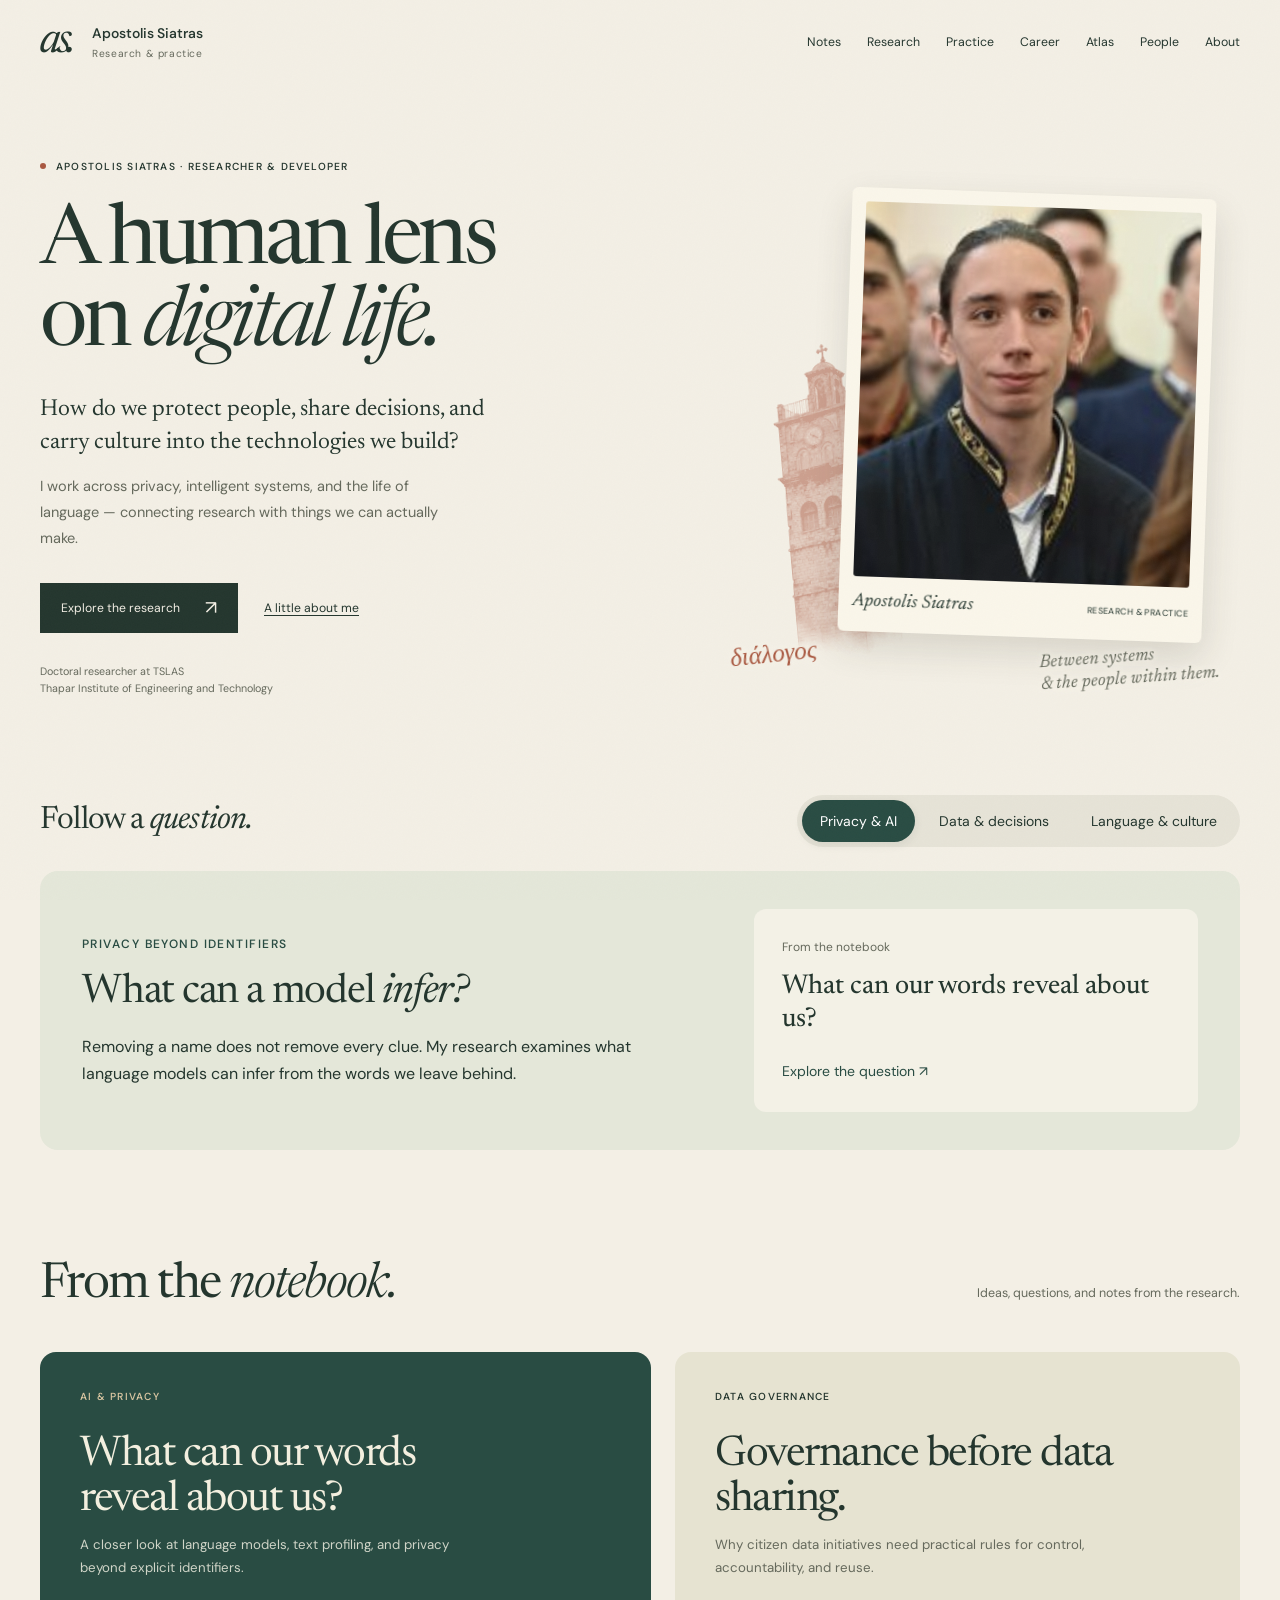
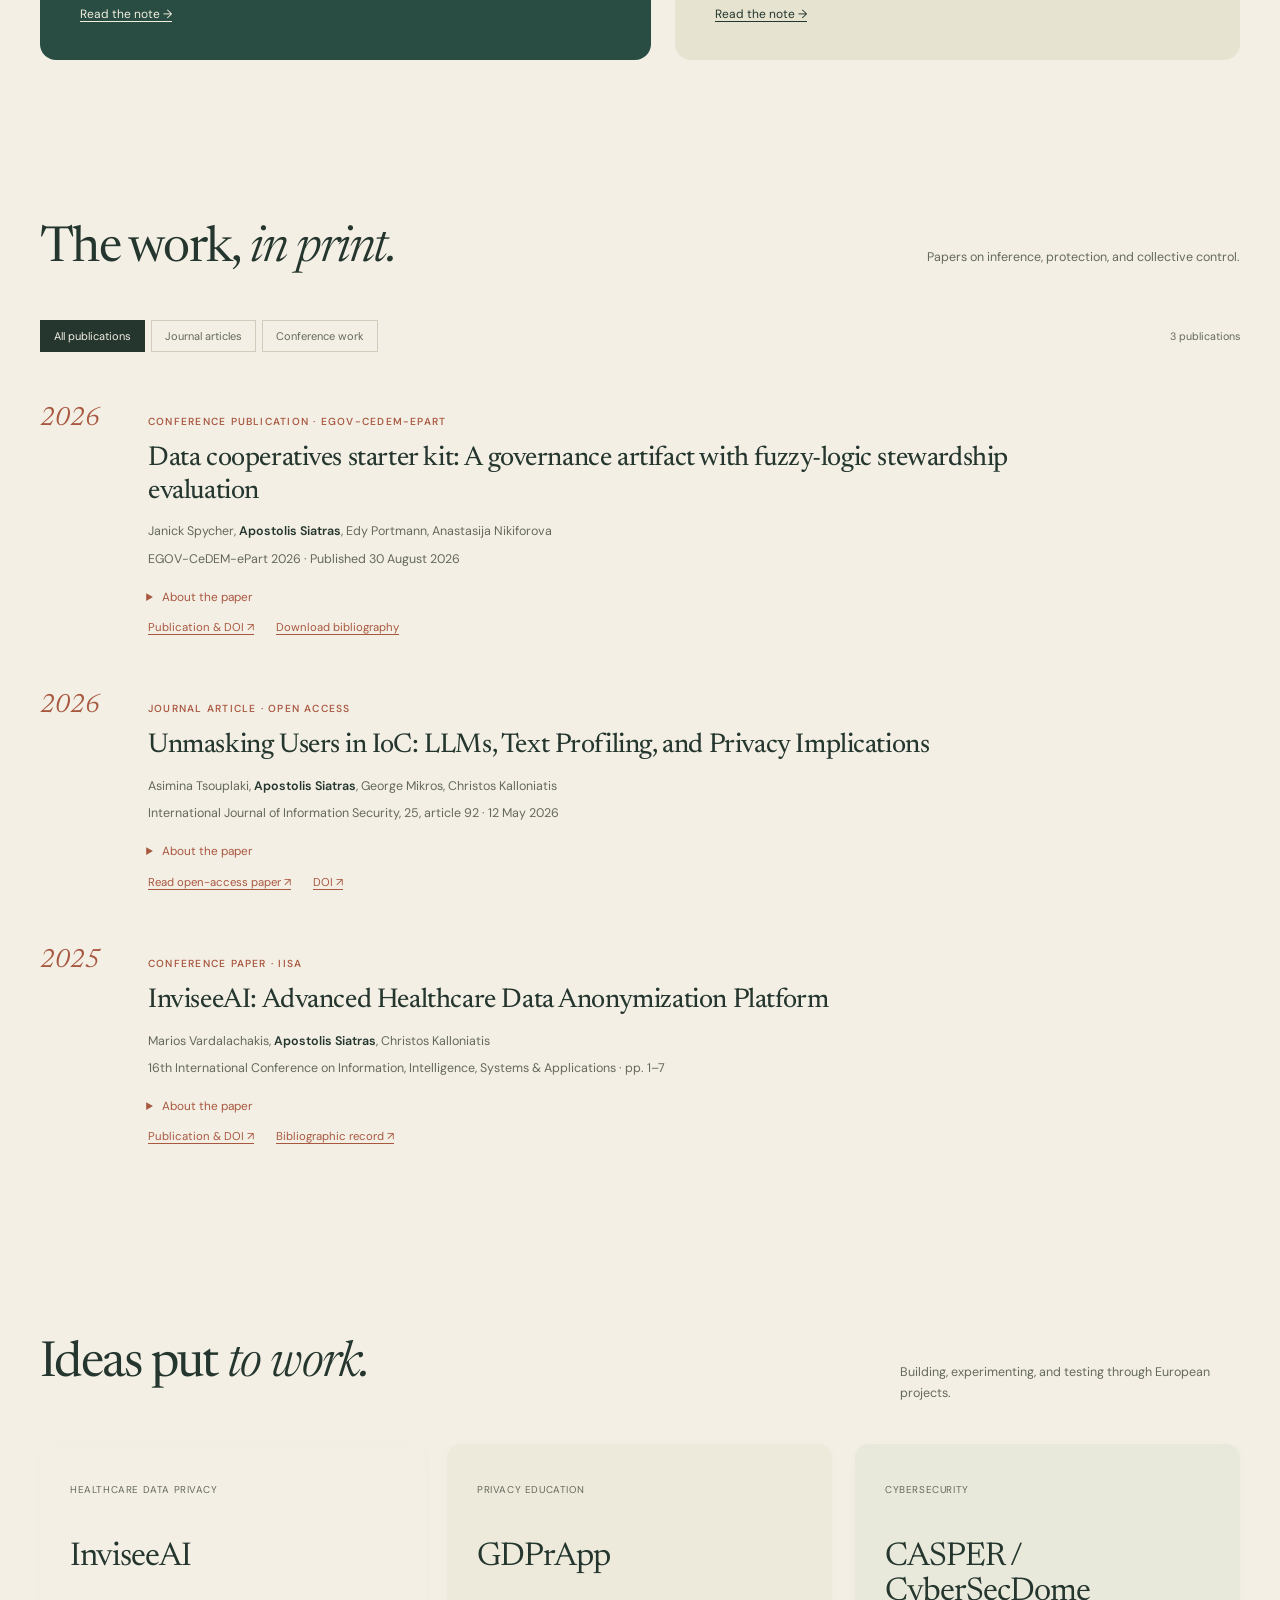
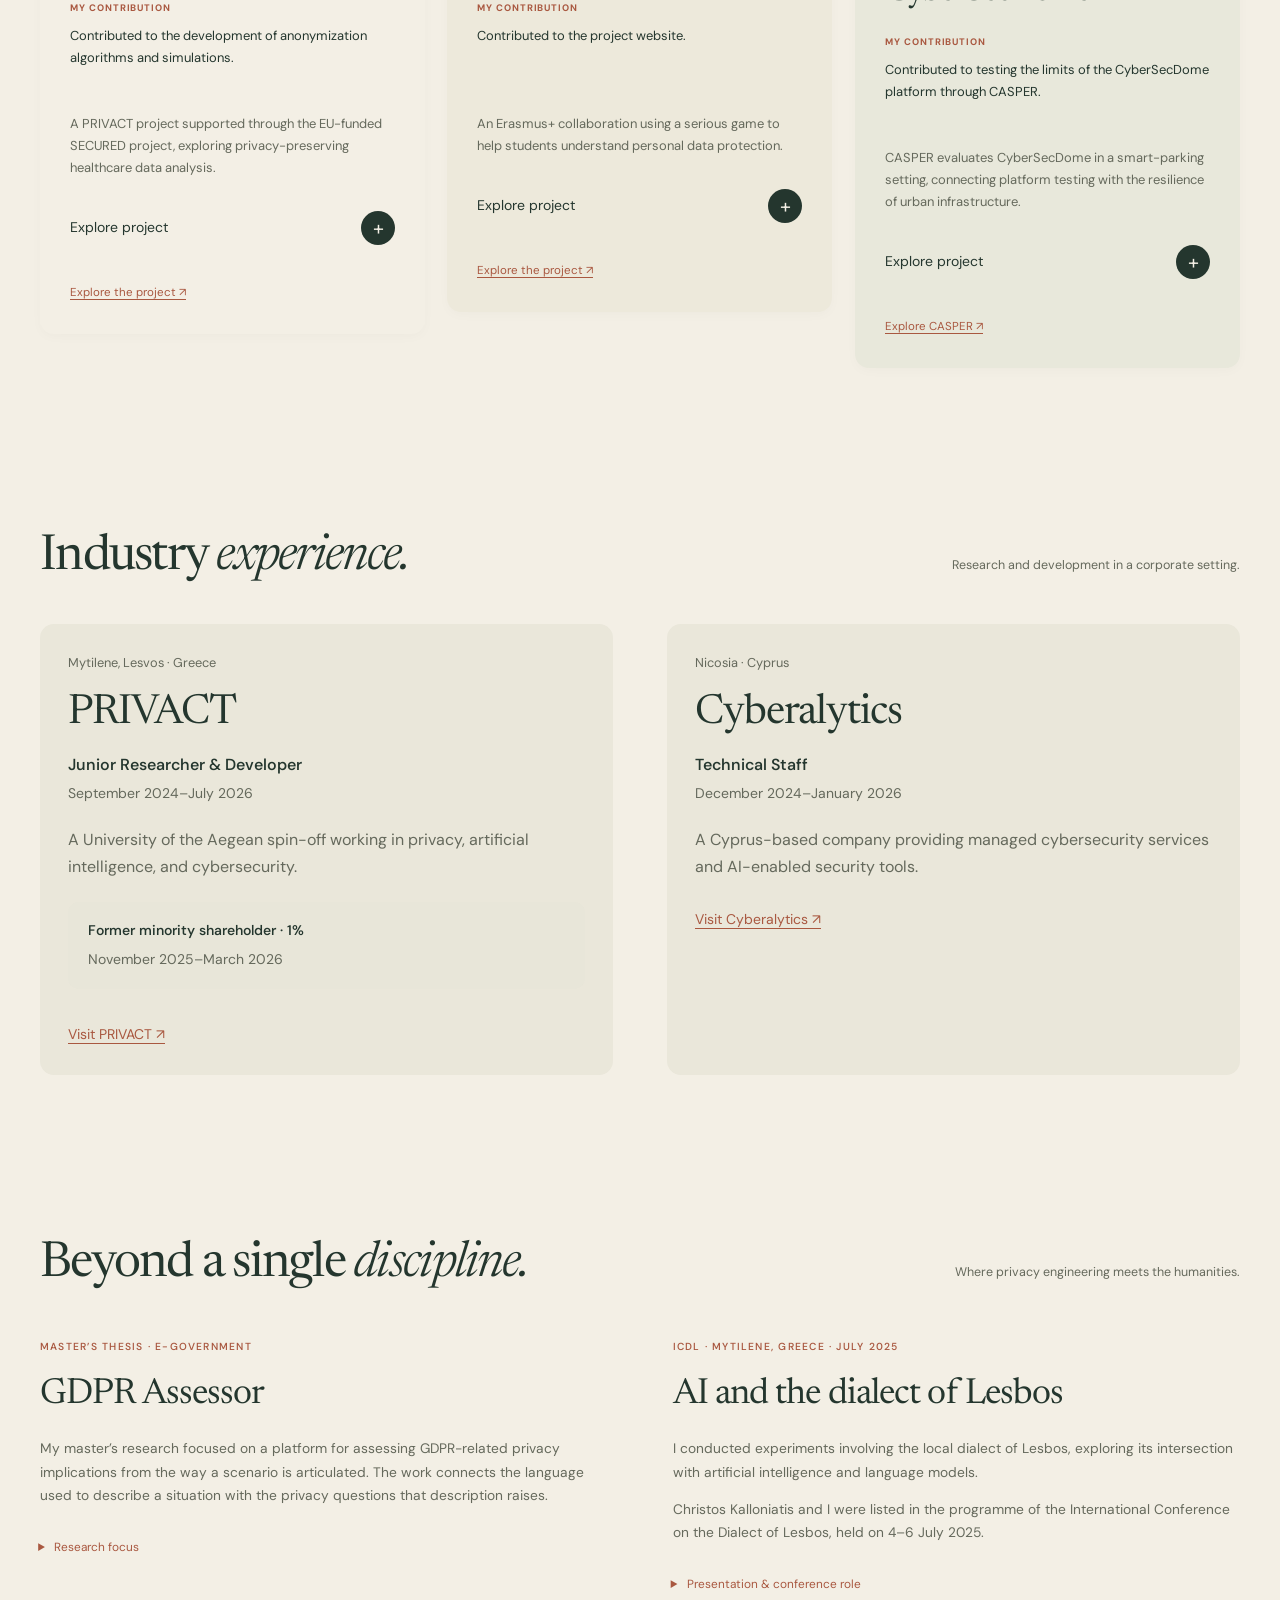
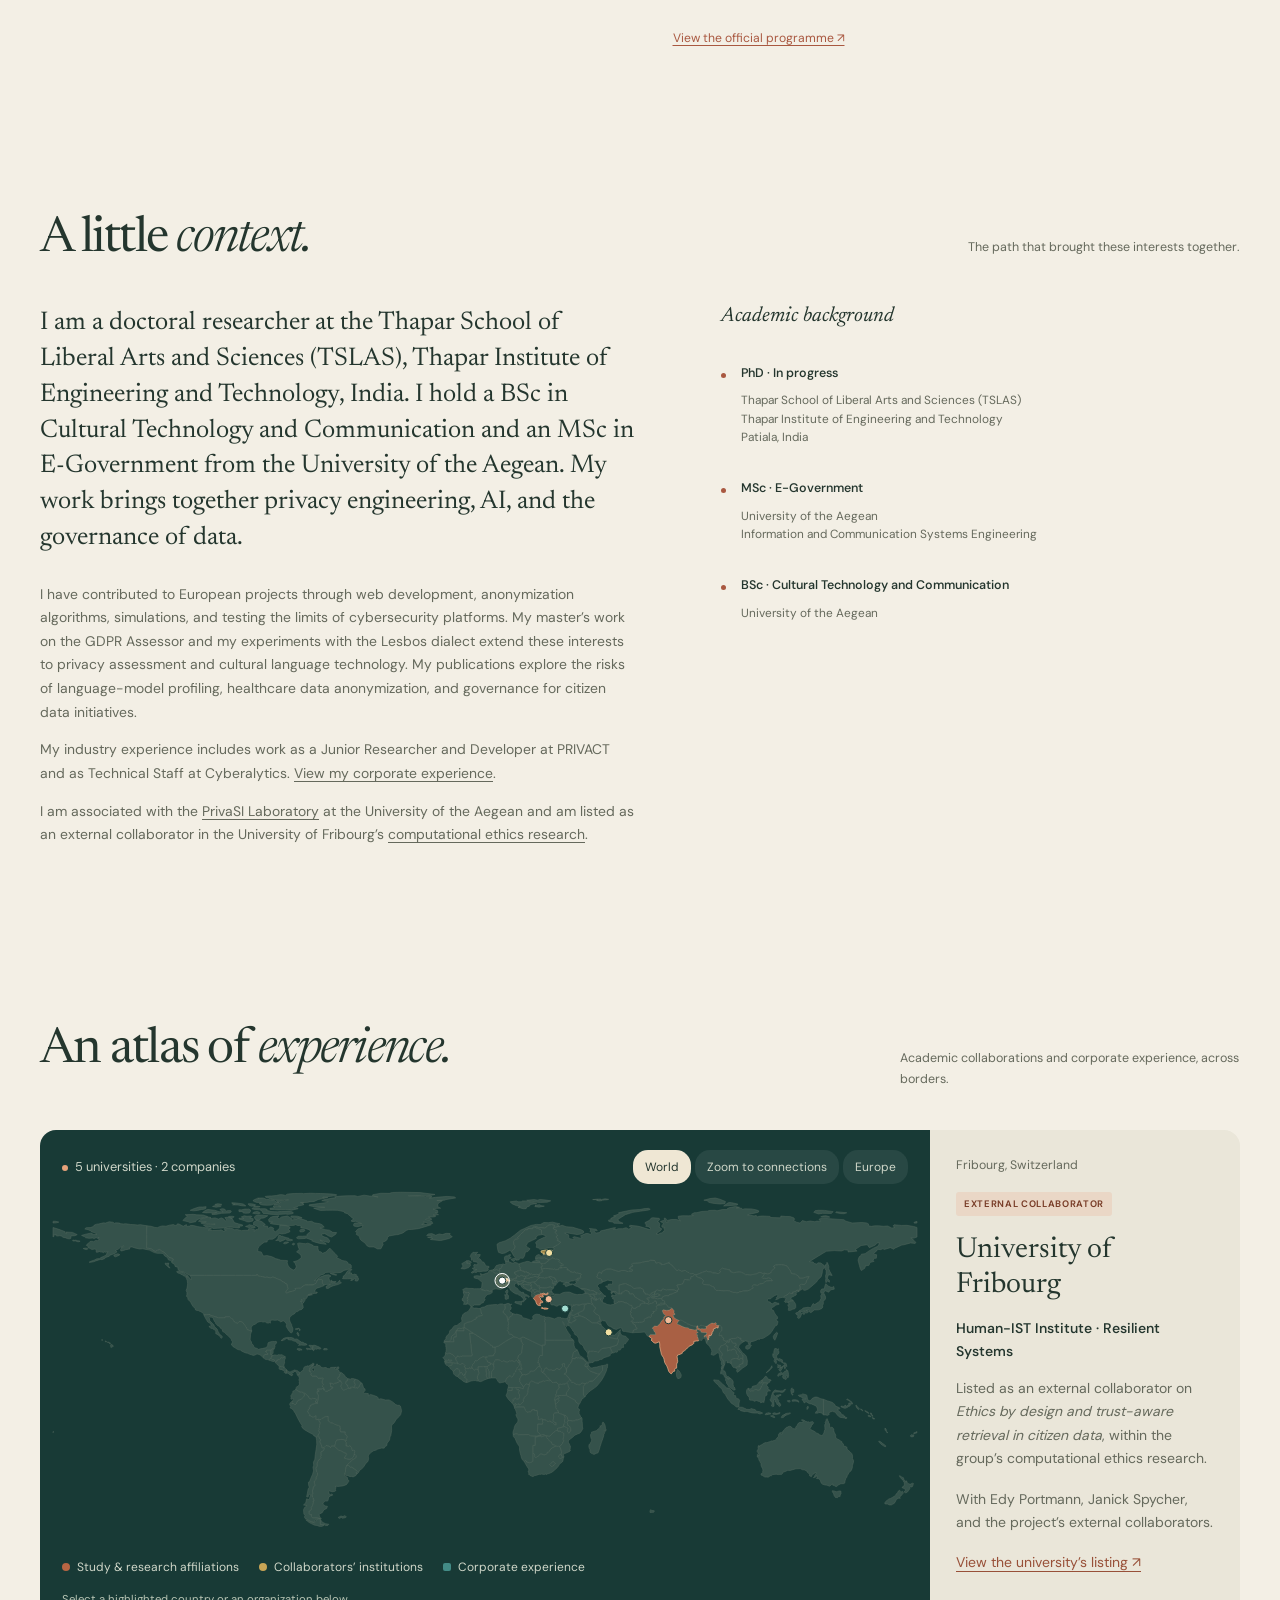
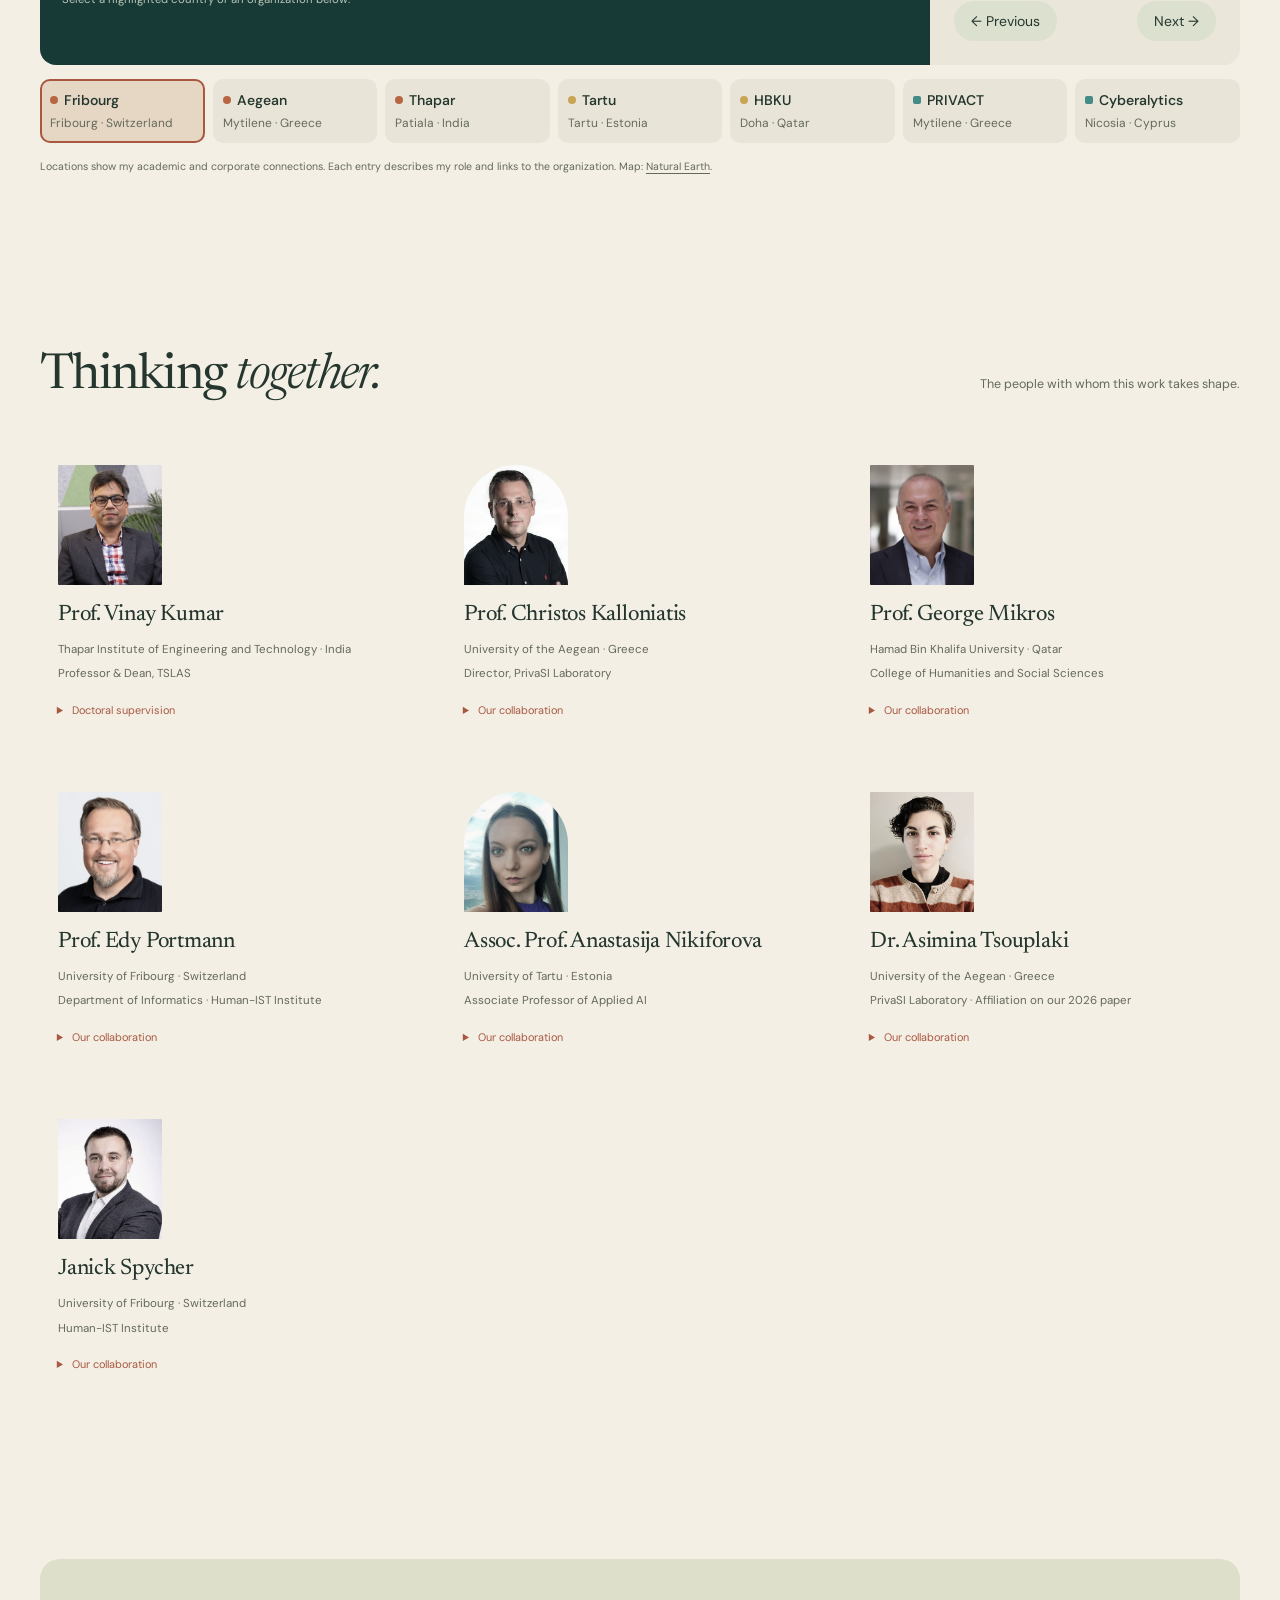
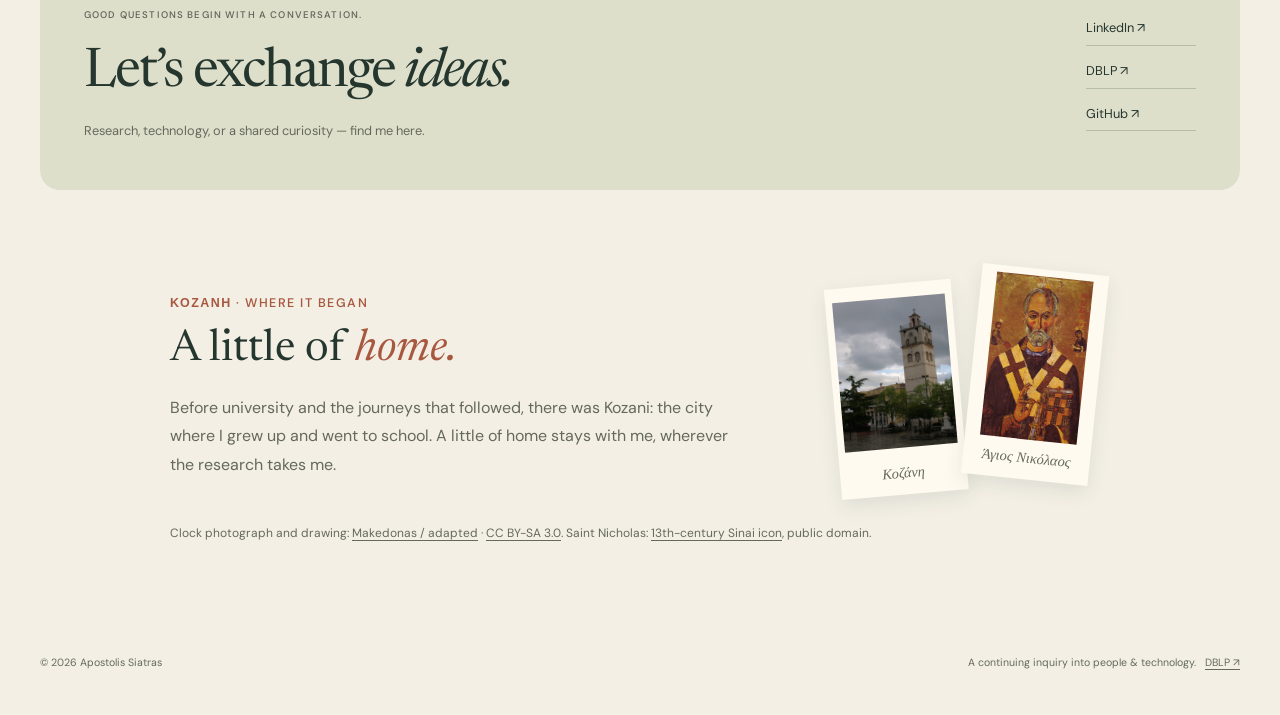
==== commit 6a1098f3: "Use the owner-selected Google Scholar portrait" ====
--- a/index.html
+++ b/index.html
@@ -2,7 +2,7 @@
 <html lang="en"><head><meta charset="utf-8"><meta name="viewport" content="width=device-width, initial-scale=1"><meta name="robots" content="noindex,nofollow"><title>Apostolis Siatras — Privacy, AI &amp; Data Governance</title><meta name="description" content="Research, projects, and writing by Apostolis Siatras. Exploring privacy engineering, artificial intelligence, and accountable data governance."><meta name="theme-color" content="#f3efe5"><link rel="icon" href="data:image/svg+xml,%3Csvg xmlns='http://www.w3.org/2000/svg' viewBox='0 0 40 40'%3E%3Crect width='40' height='40' fill='%2324362e'/%3E%3Ctext x='20' y='28' text-anchor='middle' font-family='Georgia' font-size='25' fill='white'%3EA%3C/text%3E%3C/svg%3E"><link rel="stylesheet" href="style.css"></head>
 <body><div class="scroll-progress" aria-hidden="true"></div><a class="skip" href="#main">Skip to content</a><div class="wrap"><header class="site-header"><a class="brand" href="index.html" aria-label="Apostolis Siatras home"><span class="monogram" aria-hidden="true">as.</span><span>Apostolis Siatras<small>Research &amp; practice</small></span></a><nav aria-label="Main navigation"><a href="#writing">Notes</a><a href="#publications">Research</a><a href="#projects">Practice</a><a href="#career">Career</a><a href="#institutions">Atlas</a><a href="#collaborations">People</a><a href="#about">About</a></nav></header>
 <main id="main"><section class="hero" aria-labelledby="intro-title"><div class="hero-copy"><p class="eyebrow"><span class="live-dot" aria-hidden="true"></span>Apostolis Siatras · Researcher &amp; developer</p><h1 id="intro-title">A human lens<br>on <em>digital life.</em></h1><p class="lead">How do we protect people, share decisions, and carry culture into the technologies we build?</p><p class="hero-description">I work across privacy, intelligent systems, and the life of language — connecting research with things we can actually make.</p><div class="hero-actions"><a class="primary-link" href="#publications">Explore the research <span aria-hidden="true">↗</span></a><a class="secondary-link" href="#about">A little about me</a></div><p class="hero-affiliation">Doctoral researcher at TSLAS<br><a href="https://tslas.thapar.edu/academicdetails/phdprogramme">Thapar Institute of Engineering and Technology</a></p></div>
-<div class="hero-art" aria-label="Portrait of Apostolis Siatras"><figure class="portrait-sheet"><img class="portrait" src="assets/people/apostolis-siatras.jpg" alt="Apostolis Siatras" width="2560" height="2560" fetchpriority="high"><figcaption><span>Apostolis Siatras</span><span>Research &amp; practice</span></figcaption></figure><svg class="art-filters" width="0" height="0" aria-hidden="true" focusable="false"><defs><filter id="clock-ink" color-interpolation-filters="sRGB"><feColorMatrix type="matrix" values="0 0 0 0 .663 0 0 0 0 .345 0 0 0 0 .251 5 -5 0 0 -.065"/></filter></defs></svg><span class="clock-sketch" aria-hidden="true"></span><span class="dialogos" lang="el">διάλογος</span><span class="art-caption">Between systems<br>&amp; the people within them.</span></div></section>
+<div class="hero-art" aria-label="Portrait of Apostolis Siatras"><figure class="portrait-sheet"><img class="portrait" src="assets/people/apostolis-siatras-scholar.jpg" alt="Apostolis Siatras" width="170" height="256" fetchpriority="high"><figcaption><span>Apostolis Siatras</span><span>Research &amp; practice</span></figcaption></figure><svg class="art-filters" width="0" height="0" aria-hidden="true" focusable="false"><defs><filter id="clock-ink" color-interpolation-filters="sRGB"><feColorMatrix type="matrix" values="0 0 0 0 .663 0 0 0 0 .345 0 0 0 0 .251 5 -5 0 0 -.065"/></filter></defs></svg><span class="clock-sketch" aria-hidden="true"></span><span class="dialogos" lang="el">διάλογος</span><span class="art-caption">Between systems<br>&amp; the people within them.</span></div></section>
 <section class="research-explorer" aria-labelledby="explorer-title"><div class="explorer-header"><h2 id="explorer-title">Follow a <em>question.</em></h2><div class="research-tabs" role="tablist" aria-label="Explore research themes" hidden><button id="theme-privacy" type="button" role="tab" aria-selected="true" aria-controls="lens-privacy" data-lens="privacy">Privacy &amp; AI</button><button id="theme-governance" type="button" role="tab" aria-selected="false" aria-controls="lens-governance" tabindex="-1" data-lens="governance">Data &amp; decisions</button><button id="theme-culture" type="button" role="tab" aria-selected="false" aria-controls="lens-culture" tabindex="-1" data-lens="culture">Language &amp; culture</button></div></div><div class="research-panels">
 <article class="research-panel" id="lens-privacy" role="tabpanel" aria-labelledby="theme-privacy" tabindex="0" data-lens-panel="privacy"><div><p class="eyebrow">Privacy beyond identifiers</p><h3>What can a model <em>infer?</em></h3><p>Removing a name does not remove every clue. My research examines what language models can infer from the words we leave behind.</p></div><a class="lens-work" href="writing/text-can-reveal.html"><span>From the notebook</span><strong>What can our words reveal about us?</strong><span class="lens-action">Explore the question ↗</span></a></article>
 <article class="research-panel" id="lens-governance" role="tabpanel" aria-labelledby="theme-governance" tabindex="0" data-lens-panel="governance"><div><p class="eyebrow">Consent, stewardship &amp; shared authority</p><h3>Who gets to <em>decide?</em></h3><p>Shared data needs practical rules for consent, access, and accountability. My work explores how communities can retain a say in what happens to their data.</p></div><a class="lens-work" href="writing/governance-before-sharing.html"><span>From the notebook</span><strong>Governance before data sharing.</strong><span class="lens-action">Explore the question ↗</span></a></article>
--- a/style.css
+++ b/style.css
@@ -87,3 +87,6 @@
 .home-mementos figcaption{margin-top:9px;text-align:center;font:italic .9rem/1.3 Georgia,serif;color:var(--muted)}
 @media(max-width:800px){.home-note{grid-template-columns:minmax(0,1fr) 255px;column-gap:22px}.home-mementos img{height:146px}}
 @media(max-width:600px){.home-note{grid-template-columns:1fr}.home-mementos{max-width:280px}.home-mementos img{height:158px}}
+
+/* Keep the headroom in the owner-selected Scholar portrait. */
+.portrait{object-position:50% 8%}
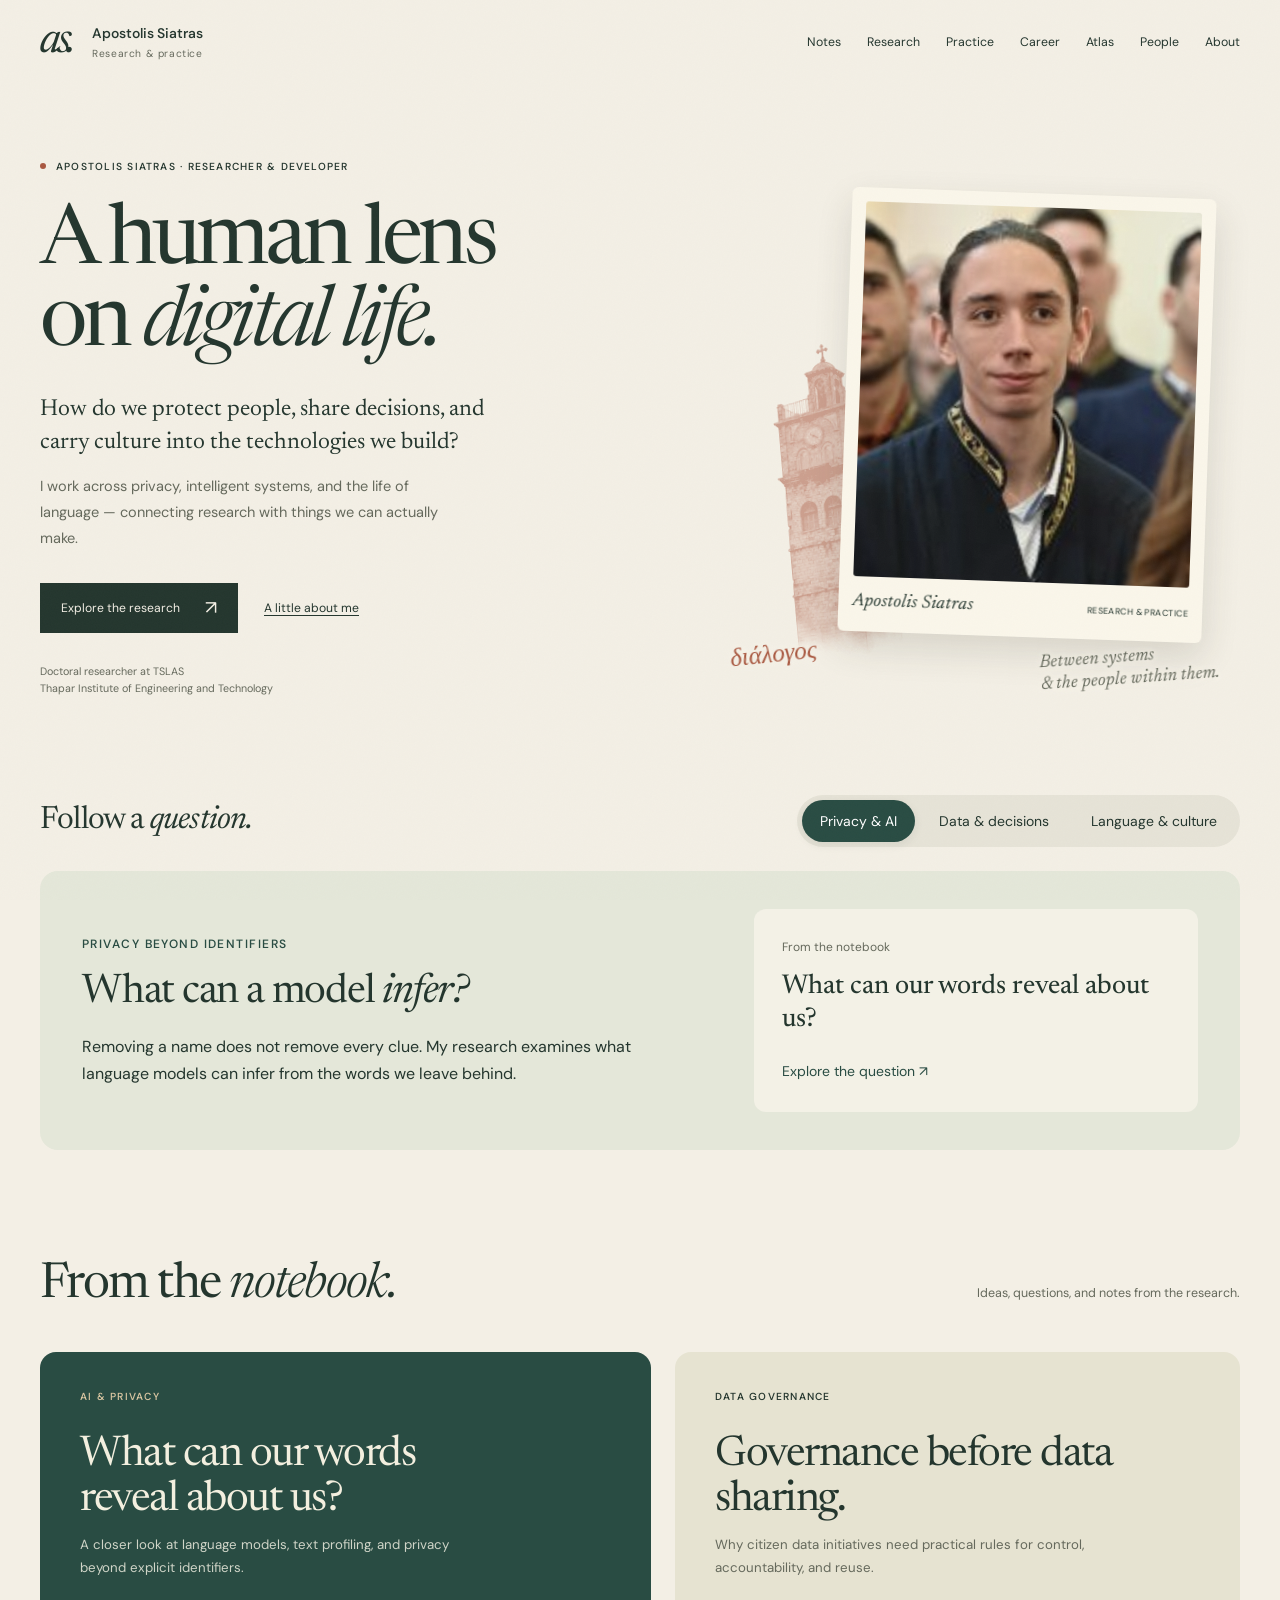
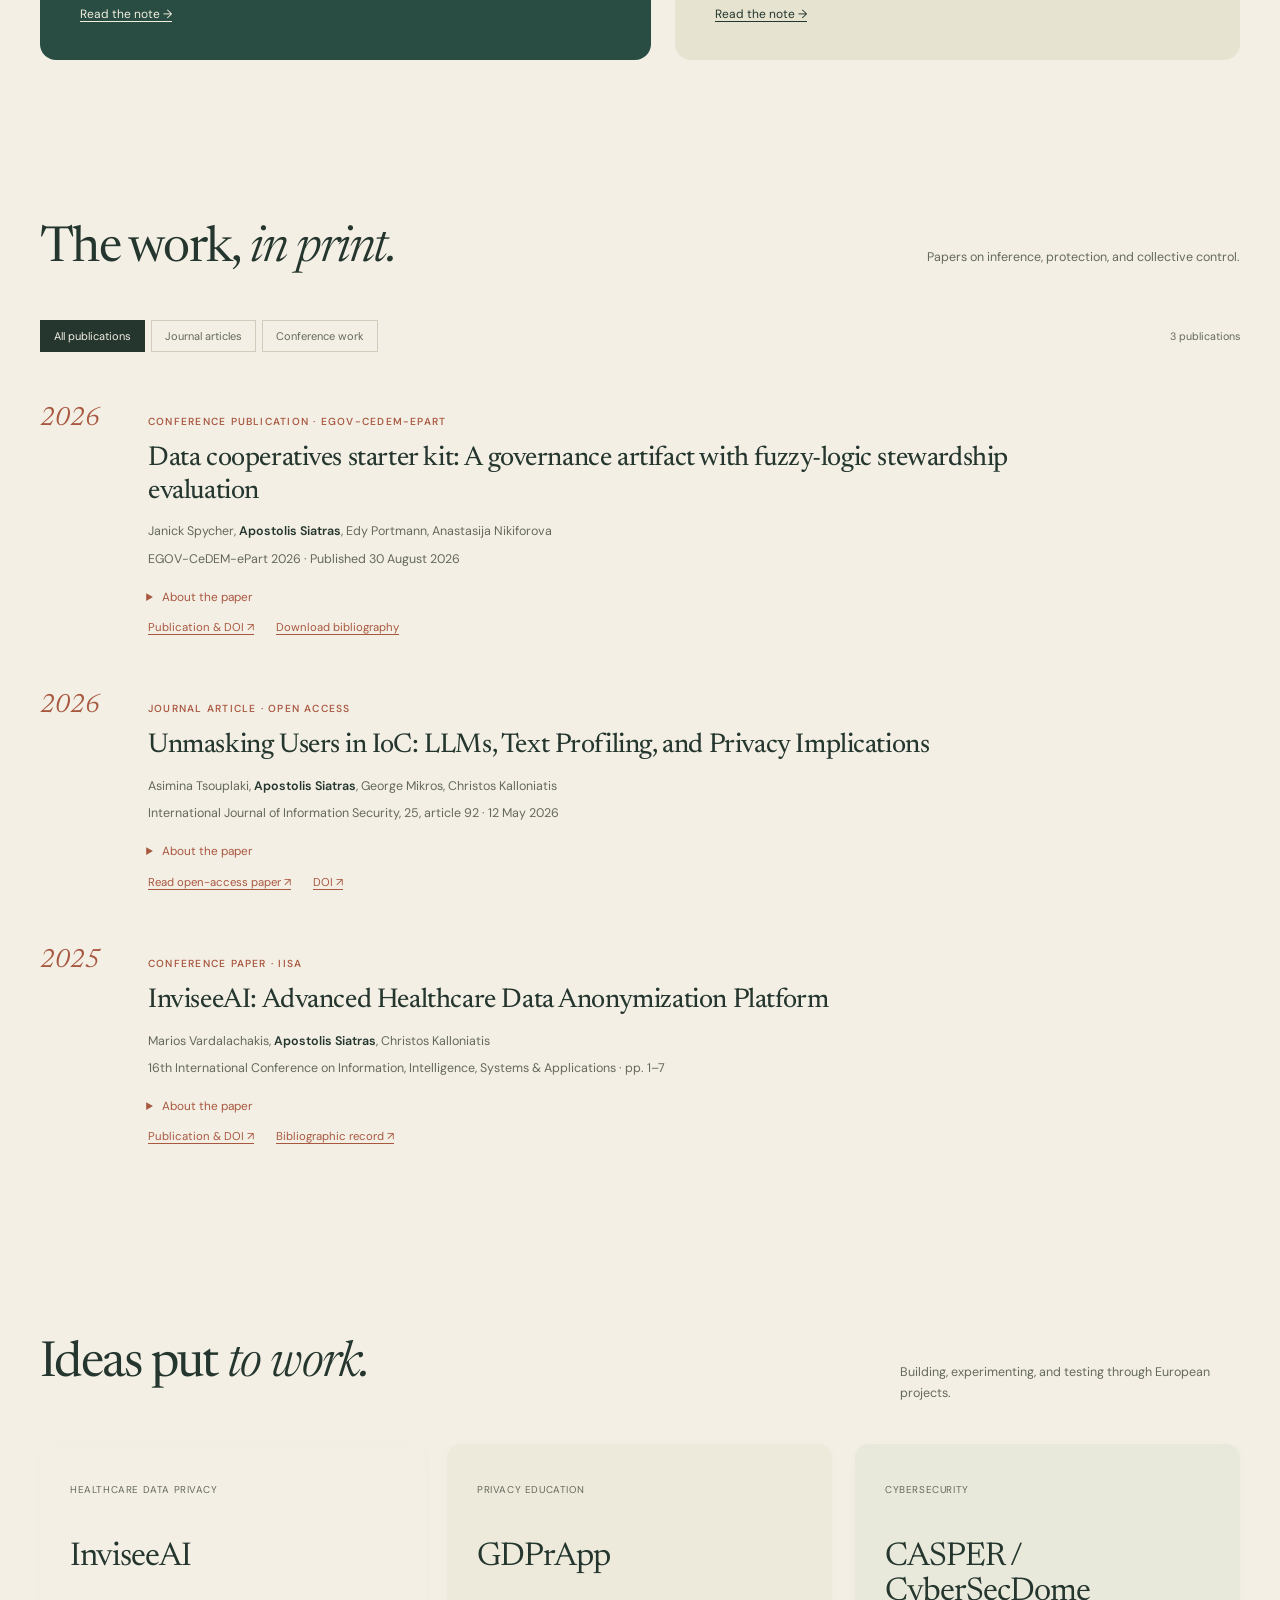
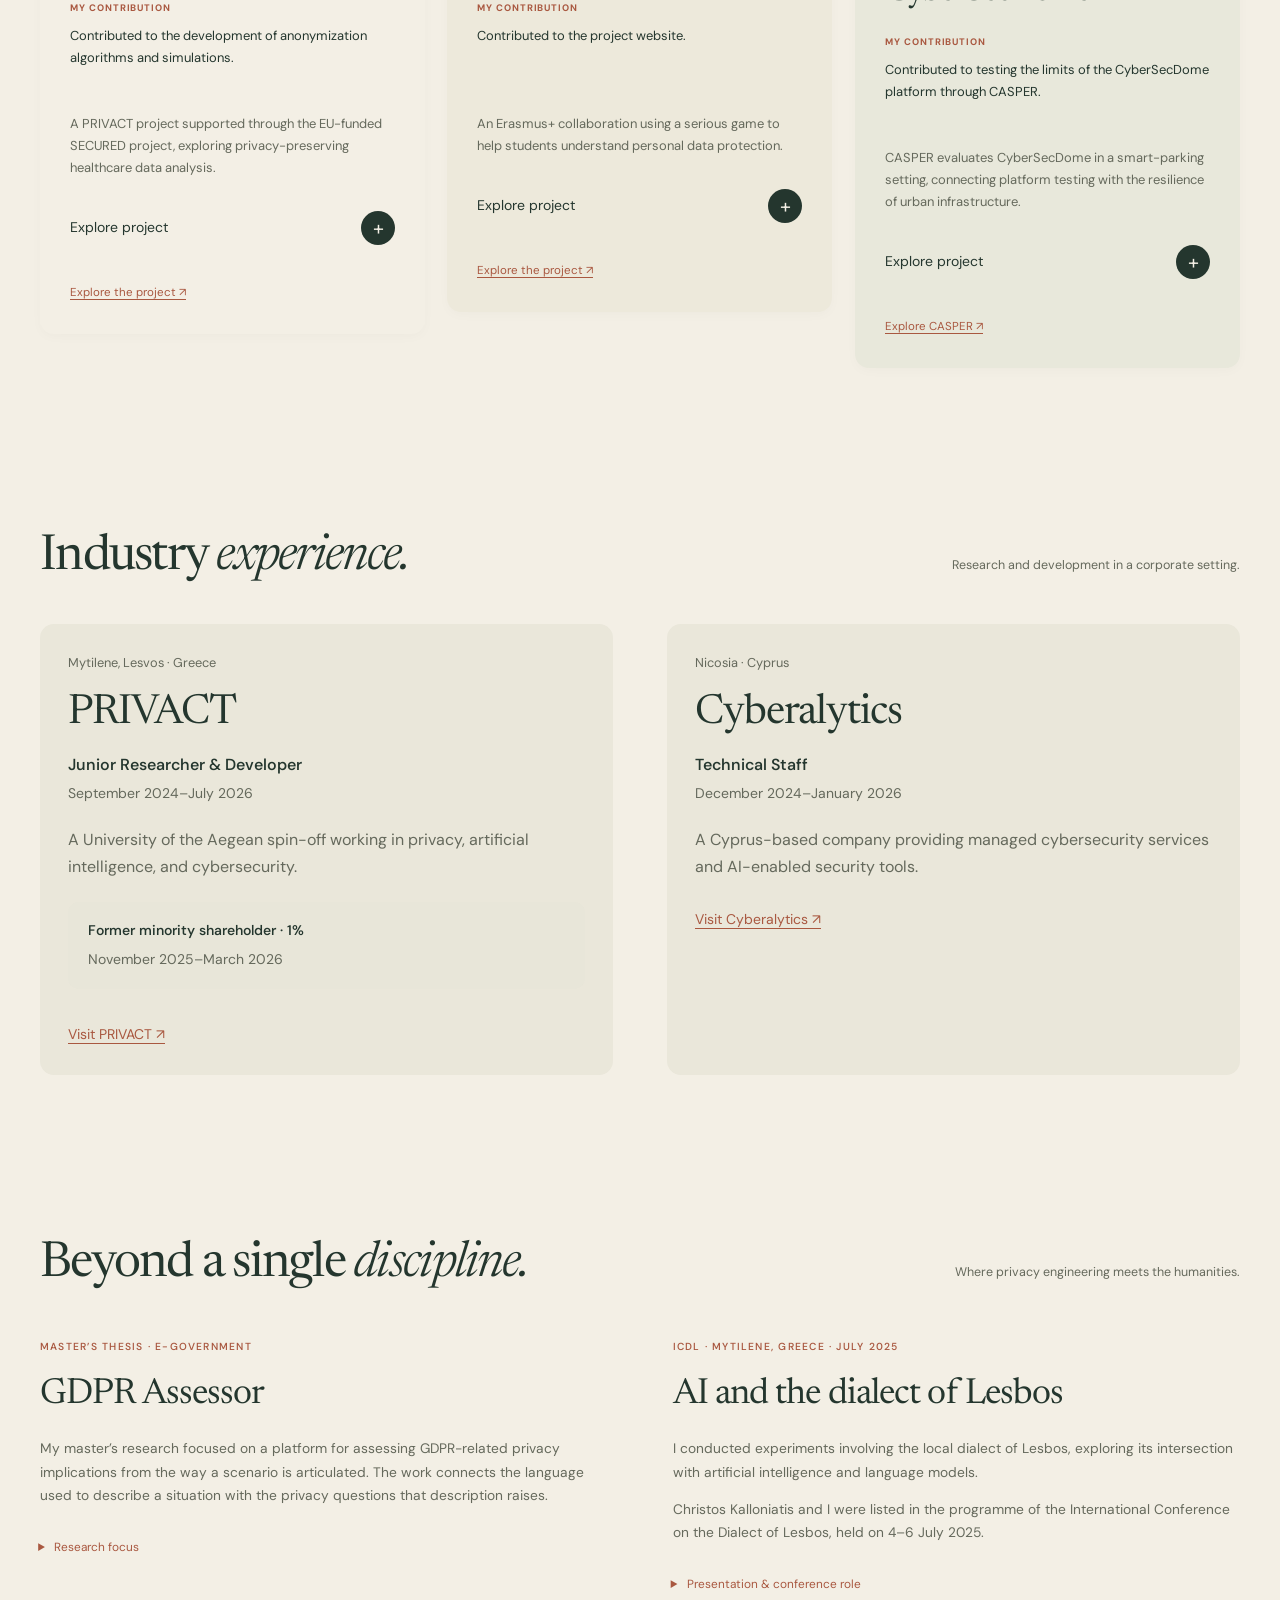
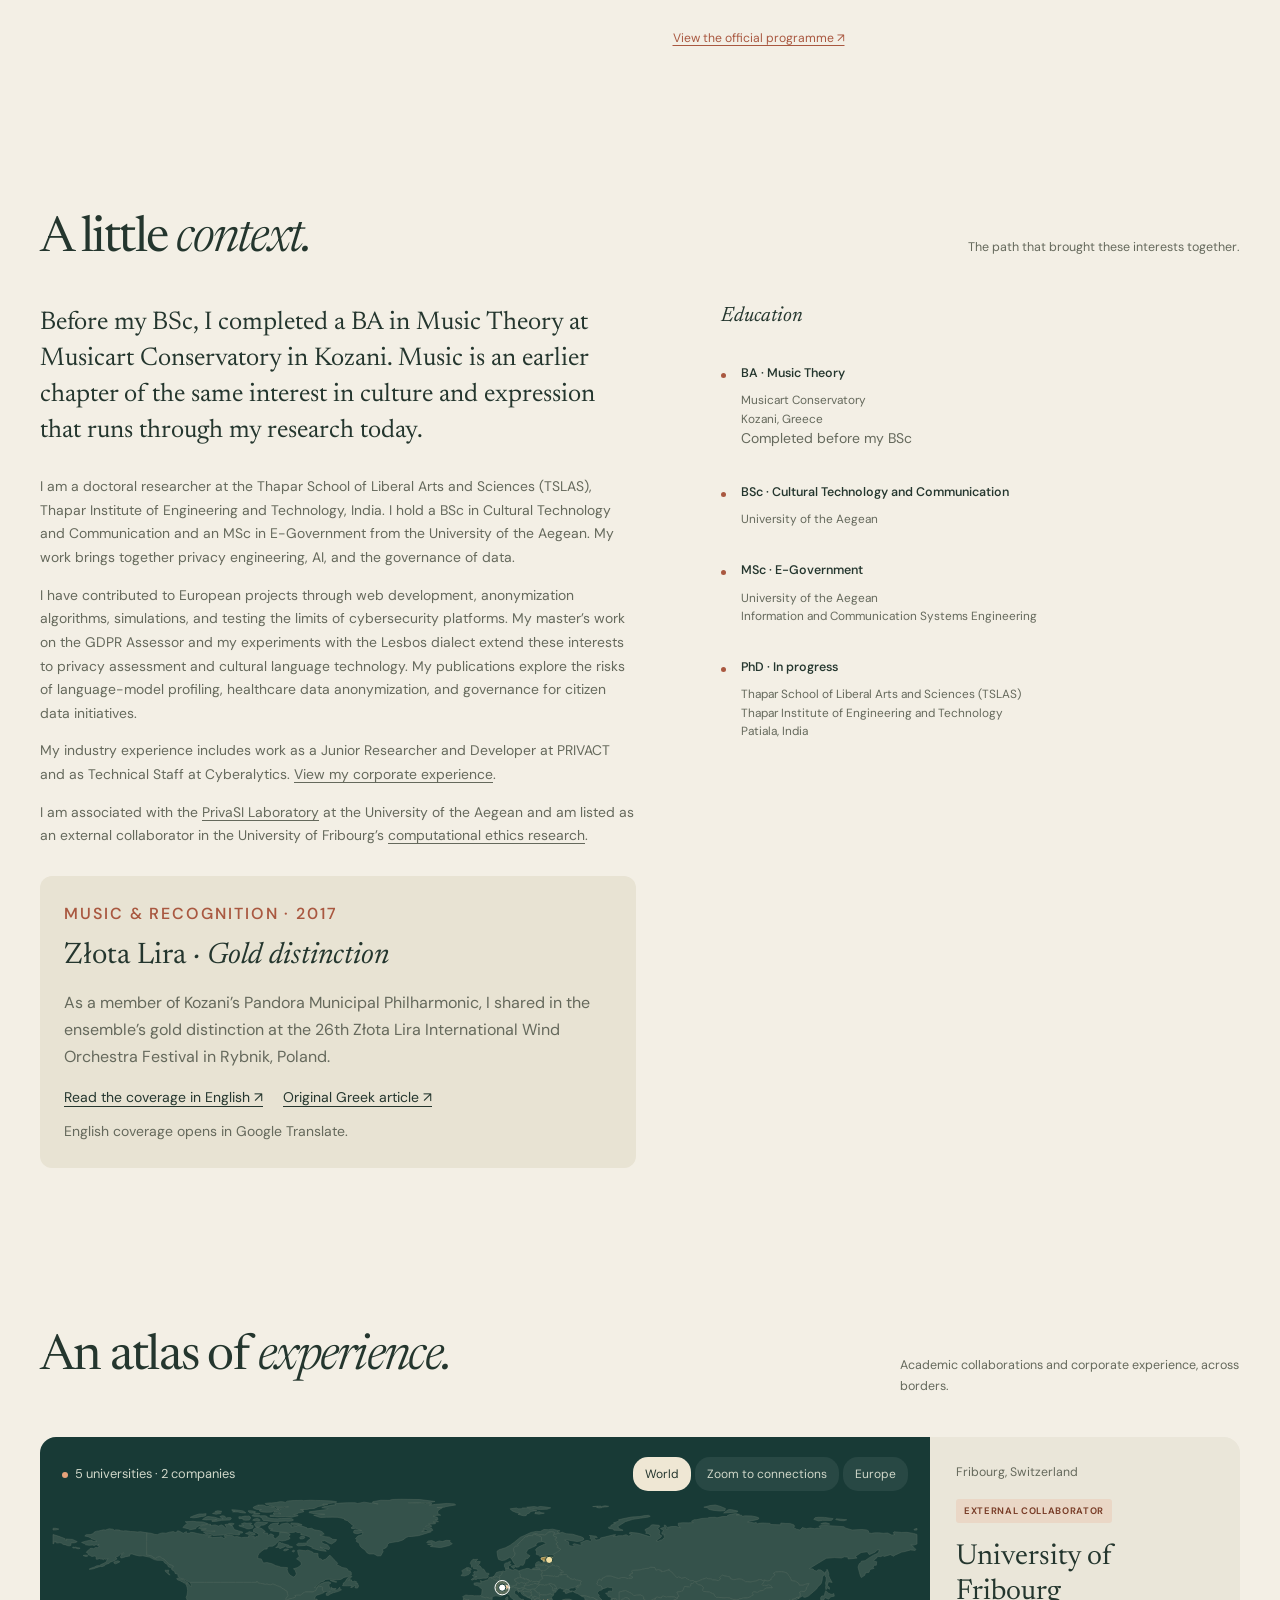
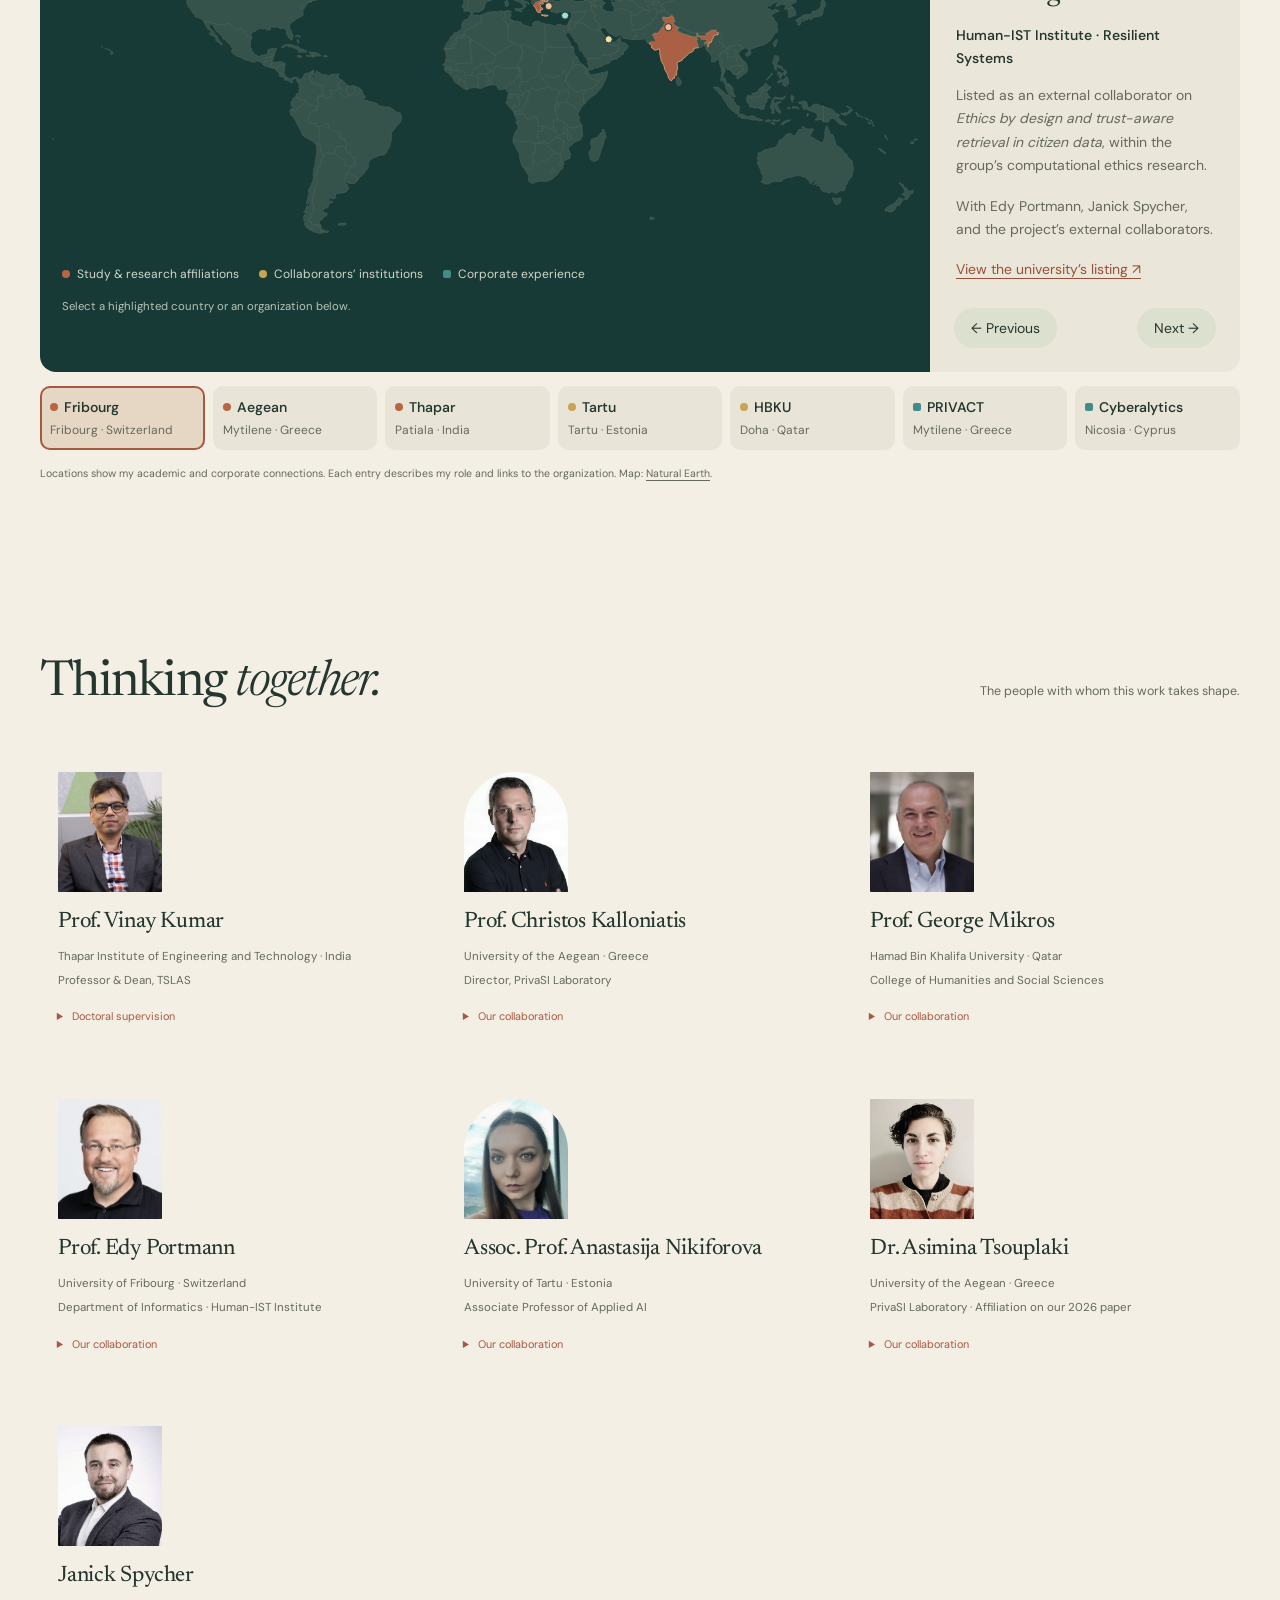
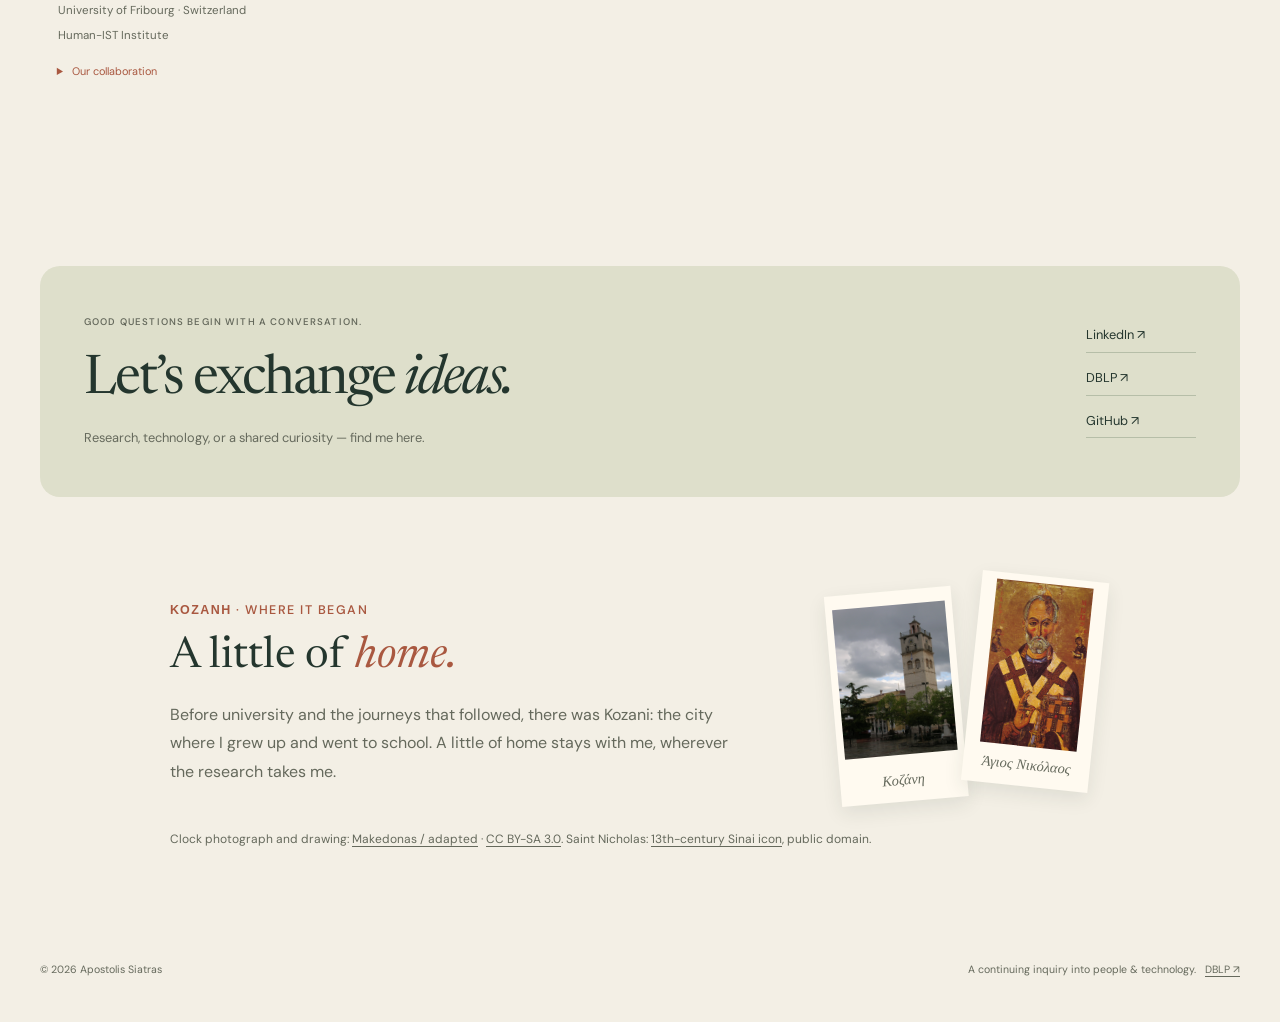
==== commit 19e7caf6: "Add music education and Zlota Lira recognition in English" ====
--- a/index.html
+++ b/index.html
@@ -1,5 +1,5 @@
 <!doctype html>
-<html lang="en"><head><meta charset="utf-8"><meta name="viewport" content="width=device-width, initial-scale=1"><meta name="robots" content="noindex,nofollow"><title>Apostolis Siatras — Privacy, AI &amp; Data Governance</title><meta name="description" content="Research, projects, and writing by Apostolis Siatras. Exploring privacy engineering, artificial intelligence, and accountable data governance."><meta name="theme-color" content="#f3efe5"><link rel="icon" href="data:image/svg+xml,%3Csvg xmlns='http://www.w3.org/2000/svg' viewBox='0 0 40 40'%3E%3Crect width='40' height='40' fill='%2324362e'/%3E%3Ctext x='20' y='28' text-anchor='middle' font-family='Georgia' font-size='25' fill='white'%3EA%3C/text%3E%3C/svg%3E"><link rel="stylesheet" href="style.css"></head>
+<html lang="en"><head><meta charset="utf-8"><meta name="google" content="notranslate"><meta name="viewport" content="width=device-width, initial-scale=1"><meta name="robots" content="noindex,nofollow"><title>Apostolis Siatras — Privacy, AI &amp; Data Governance</title><meta name="description" content="Research, projects, and writing by Apostolis Siatras. Exploring privacy engineering, artificial intelligence, and accountable data governance."><meta name="theme-color" content="#f3efe5"><link rel="icon" href="data:image/svg+xml,%3Csvg xmlns='http://www.w3.org/2000/svg' viewBox='0 0 40 40'%3E%3Crect width='40' height='40' fill='%2324362e'/%3E%3Ctext x='20' y='28' text-anchor='middle' font-family='Georgia' font-size='25' fill='white'%3EA%3C/text%3E%3C/svg%3E"><link rel="stylesheet" href="style.css"></head>
 <body><div class="scroll-progress" aria-hidden="true"></div><a class="skip" href="#main">Skip to content</a><div class="wrap"><header class="site-header"><a class="brand" href="index.html" aria-label="Apostolis Siatras home"><span class="monogram" aria-hidden="true">as.</span><span>Apostolis Siatras<small>Research &amp; practice</small></span></a><nav aria-label="Main navigation"><a href="#writing">Notes</a><a href="#publications">Research</a><a href="#projects">Practice</a><a href="#career">Career</a><a href="#institutions">Atlas</a><a href="#collaborations">People</a><a href="#about">About</a></nav></header>
 <main id="main"><section class="hero" aria-labelledby="intro-title"><div class="hero-copy"><p class="eyebrow"><span class="live-dot" aria-hidden="true"></span>Apostolis Siatras · Researcher &amp; developer</p><h1 id="intro-title">A human lens<br>on <em>digital life.</em></h1><p class="lead">How do we protect people, share decisions, and carry culture into the technologies we build?</p><p class="hero-description">I work across privacy, intelligent systems, and the life of language — connecting research with things we can actually make.</p><div class="hero-actions"><a class="primary-link" href="#publications">Explore the research <span aria-hidden="true">↗</span></a><a class="secondary-link" href="#about">A little about me</a></div><p class="hero-affiliation">Doctoral researcher at TSLAS<br><a href="https://tslas.thapar.edu/academicdetails/phdprogramme">Thapar Institute of Engineering and Technology</a></p></div>
 <div class="hero-art" aria-label="Portrait of Apostolis Siatras"><figure class="portrait-sheet"><img class="portrait" src="assets/people/apostolis-siatras-scholar.jpg" alt="Apostolis Siatras" width="170" height="256" fetchpriority="high"><figcaption><span>Apostolis Siatras</span><span>Research &amp; practice</span></figcaption></figure><svg class="art-filters" width="0" height="0" aria-hidden="true" focusable="false"><defs><filter id="clock-ink" color-interpolation-filters="sRGB"><feColorMatrix type="matrix" values="0 0 0 0 .663 0 0 0 0 .345 0 0 0 0 .251 5 -5 0 0 -.065"/></filter></defs></svg><span class="clock-sketch" aria-hidden="true"></span><span class="dialogos" lang="el">διάλογος</span><span class="art-caption">Between systems<br>&amp; the people within them.</span></div></section>
@@ -23,7 +23,7 @@
 <article><span class="eyebrow">Master’s thesis · E-Government</span><h3>GDPR Assessor</h3><p>My master’s research focused on a platform for assessing GDPR-related privacy implications from the way a scenario is articulated. The work connects the language used to describe a situation with the privacy questions that description raises.</p><details><summary>Research focus</summary><p>The central concern is how descriptions of data use can inform a structured assessment of privacy implications. This brings together my interests in privacy engineering, language, and practical digital tools.</p><p>Developed in the context of my MSc in E-Government at the University of the Aegean.</p></details></article>
 <article id="icdl"><span class="eyebrow">ICDL · Mytilene, Greece · July 2025</span><h3>AI and the dialect of Lesbos</h3><p>I conducted experiments involving the local dialect of Lesbos, exploring its intersection with artificial intelligence and language models.</p><p>Christos Kalloniatis and I were listed in the programme of the International Conference on the Dialect of Lesbos, held on 4–6 July 2025.</p><details><summary>Presentation &amp; conference role</summary><p><cite>Artificial Intelligence and Large Linguistic Models for the Lesbian dialect.</cite></p><p>Christos Kalloniatis and Apostolos Siatras, University of the Aegean. Scheduled on 6 July 2025, 12:30–13:00, at the Castle of Mytilene.</p><p>I am also listed on the conference’s Scientific and Organizing Committee.</p></details><a class="text-link" href="https://icdl.ct.aegean.gr/en/">View the official programme ↗</a></article>
 </div></section>
-<section id="about" class="section"><div class="section-top"><h2>A little <em>context.</em></h2><p>The path that brought these interests together.</p></div><div class="about-grid"><div><p>I am a doctoral researcher at the Thapar School of Liberal Arts and Sciences (TSLAS), Thapar Institute of Engineering and Technology, India. I hold a BSc in Cultural Technology and Communication and an MSc in E-Government from the University of the Aegean. My work brings together privacy engineering, AI, and the governance of data.</p><p>I have contributed to European projects through web development, anonymization algorithms, simulations, and testing the limits of cybersecurity platforms. My master’s work on the GDPR Assessor and my experiments with the Lesbos dialect extend these interests to privacy assessment and cultural language technology. My publications explore the risks of language-model profiling, healthcare data anonymization, and governance for citizen data initiatives.</p><p>My industry experience includes work as a Junior Researcher and Developer at PRIVACT and as Technical Staff at Cyberalytics. <a href="#career">View my corporate experience</a>.</p><p>I am associated with the <a href="https://privasi.aegean.gr/members/">PrivaSI Laboratory</a> at the University of the Aegean and am listed as an external collaborator in the University of Fribourg’s <a href="https://human-ist.unifr.ch/rise/en/research-topics/computational-ethics.html">computational ethics research</a>.</p></div><div><h3>Academic background</h3><ul class="education"><li><strong>PhD · In progress</strong><span>Thapar School of Liberal Arts and Sciences (TSLAS)<br>Thapar Institute of Engineering and Technology<br>Patiala, India</span></li><li><strong>MSc · E-Government</strong><span>University of the Aegean<br>Information and Communication Systems Engineering</span></li><li><strong>BSc · Cultural Technology and Communication</strong><span>University of the Aegean</span></li></ul></div></div></section>
+<section id="about" class="section"><div class="section-top"><h2>A little <em>context.</em></h2><p>The path that brought these interests together.</p></div><div class="about-grid"><div><p>Before my BSc, I completed a BA in Music Theory at Musicart Conservatory in Kozani. Music is an earlier chapter of the same interest in culture and expression that runs through my research today.</p><p>I am a doctoral researcher at the Thapar School of Liberal Arts and Sciences (TSLAS), Thapar Institute of Engineering and Technology, India. I hold a BSc in Cultural Technology and Communication and an MSc in E-Government from the University of the Aegean. My work brings together privacy engineering, AI, and the governance of data.</p><p>I have contributed to European projects through web development, anonymization algorithms, simulations, and testing the limits of cybersecurity platforms. My master’s work on the GDPR Assessor and my experiments with the Lesbos dialect extend these interests to privacy assessment and cultural language technology. My publications explore the risks of language-model profiling, healthcare data anonymization, and governance for citizen data initiatives.</p><p>My industry experience includes work as a Junior Researcher and Developer at PRIVACT and as Technical Staff at Cyberalytics. <a href="#career">View my corporate experience</a>.</p><p>I am associated with the <a href="https://privasi.aegean.gr/members/">PrivaSI Laboratory</a> at the University of the Aegean and am listed as an external collaborator in the University of Fribourg’s <a href="https://human-ist.unifr.ch/rise/en/research-topics/computational-ethics.html">computational ethics research</a>.</p><article id="music-recognition" class="music-recognition" aria-labelledby="music-award-title"><p class="eyebrow">Music &amp; recognition · <time datetime="2017">2017</time></p><h3 id="music-award-title"><span lang="pl">Złota Lira</span> <em>· Gold distinction</em></h3><p>As a member of Kozani’s Pandora Municipal Philharmonic, I shared in the ensemble’s gold distinction at the 26th Złota Lira International Wind Orchestra Festival in Rybnik, Poland.</p><div class="recognition-links"><a href="https://translate.google.com/translate?sl=el&amp;tl=en&amp;u=https%3A%2F%2Fxronos-kozanis.gr%2Fme-dyo-chrysa-vravia-epistefi-apo-tin-polonia-i-pandora%2F" target="_blank" rel="noopener noreferrer">Read the coverage in English ↗</a><a href="https://xronos-kozanis.gr/me-dyo-chrysa-vravia-epistefi-apo-tin-polonia-i-pandora/" hreflang="el" target="_blank" rel="noopener noreferrer">Original Greek article ↗</a></div><p class="translation-note">English coverage opens in Google Translate.</p></article></div><div><h3>Education</h3><ul class="education"><li><strong>BA · Music Theory</strong><span>Musicart Conservatory<br>Kozani, Greece<br><small>Completed before my BSc</small></span></li><li><strong>BSc · Cultural Technology and Communication</strong><span>University of the Aegean</span></li><li><strong>MSc · E-Government</strong><span>University of the Aegean<br>Information and Communication Systems Engineering</span></li><li><strong>PhD · In progress</strong><span>Thapar School of Liberal Arts and Sciences (TSLAS)<br>Thapar Institute of Engineering and Technology<br>Patiala, India</span></li></ul></div></div></section>
 <section id="institutions" class="section"><div class="section-top"><h2>An atlas of <em>experience.</em></h2><p>Academic collaborations and corporate experience, across borders.</p></div>
 <div class="map-shell"><div class="map-visual"><div class="map-toolbar"><p><span class="map-dot" aria-hidden="true"></span>5 universities · 2 companies</p><div class="map-views" role="group" aria-label="Map view" hidden><button type="button" data-map-view="world" aria-pressed="true">World</button><button type="button" data-map-view="connections" aria-pressed="false">Zoom to connections</button><button type="button" data-map-view="europe" aria-pressed="false">Europe</button></div></div>
 <div class="map-tooltip" aria-hidden="true" hidden></div><svg class="world-map" viewBox="0 0 960 400" xmlns="http://www.w3.org/2000/svg" role="group" aria-labelledby="world-map-title world-map-description"><title id="world-map-title">Academic and corporate connections</title><desc id="world-map-description">Interactive world map of five universities and two companies. Terracotta marks my study and research affiliations, gold marks collaborators’ universities, and teal marks corporate experience. PRIVACT and the University of the Aegean share the Mytilene location. Select an organization to read my role and visit its website.</desc>
--- a/style.css
+++ b/style.css
@@ -90,3 +90,14 @@
 
 /* Keep the headroom in the owner-selected Scholar portrait. */
 .portrait{object-position:50% 8%}
+
+/* Music belongs to the same story, with a quiet space for ensemble recognition. */
+.music-recognition{margin-top:28px;padding:24px;background:#e8e3d3;border-radius:12px}
+.music-recognition .eyebrow{margin:0 0 12px;color:var(--rust);font-size:.875rem}
+.music-recognition h3{margin:0 0 14px;font:400 clamp(1.45rem,2.5vw,1.85rem)/1.2 var(--serif)}
+.music-recognition h3 em{font-weight:400}
+.about-grid .music-recognition>p{font-size:1rem}
+.recognition-links{display:flex;flex-wrap:wrap;gap:10px 20px;font-size:.875rem}
+.about-grid .music-recognition .translation-note{margin:10px 0 0;font-size:.875rem;color:var(--muted)}
+.education small{font-size:.875rem;color:var(--muted)}
+@media(max-width:600px){.music-recognition{padding:20px}}
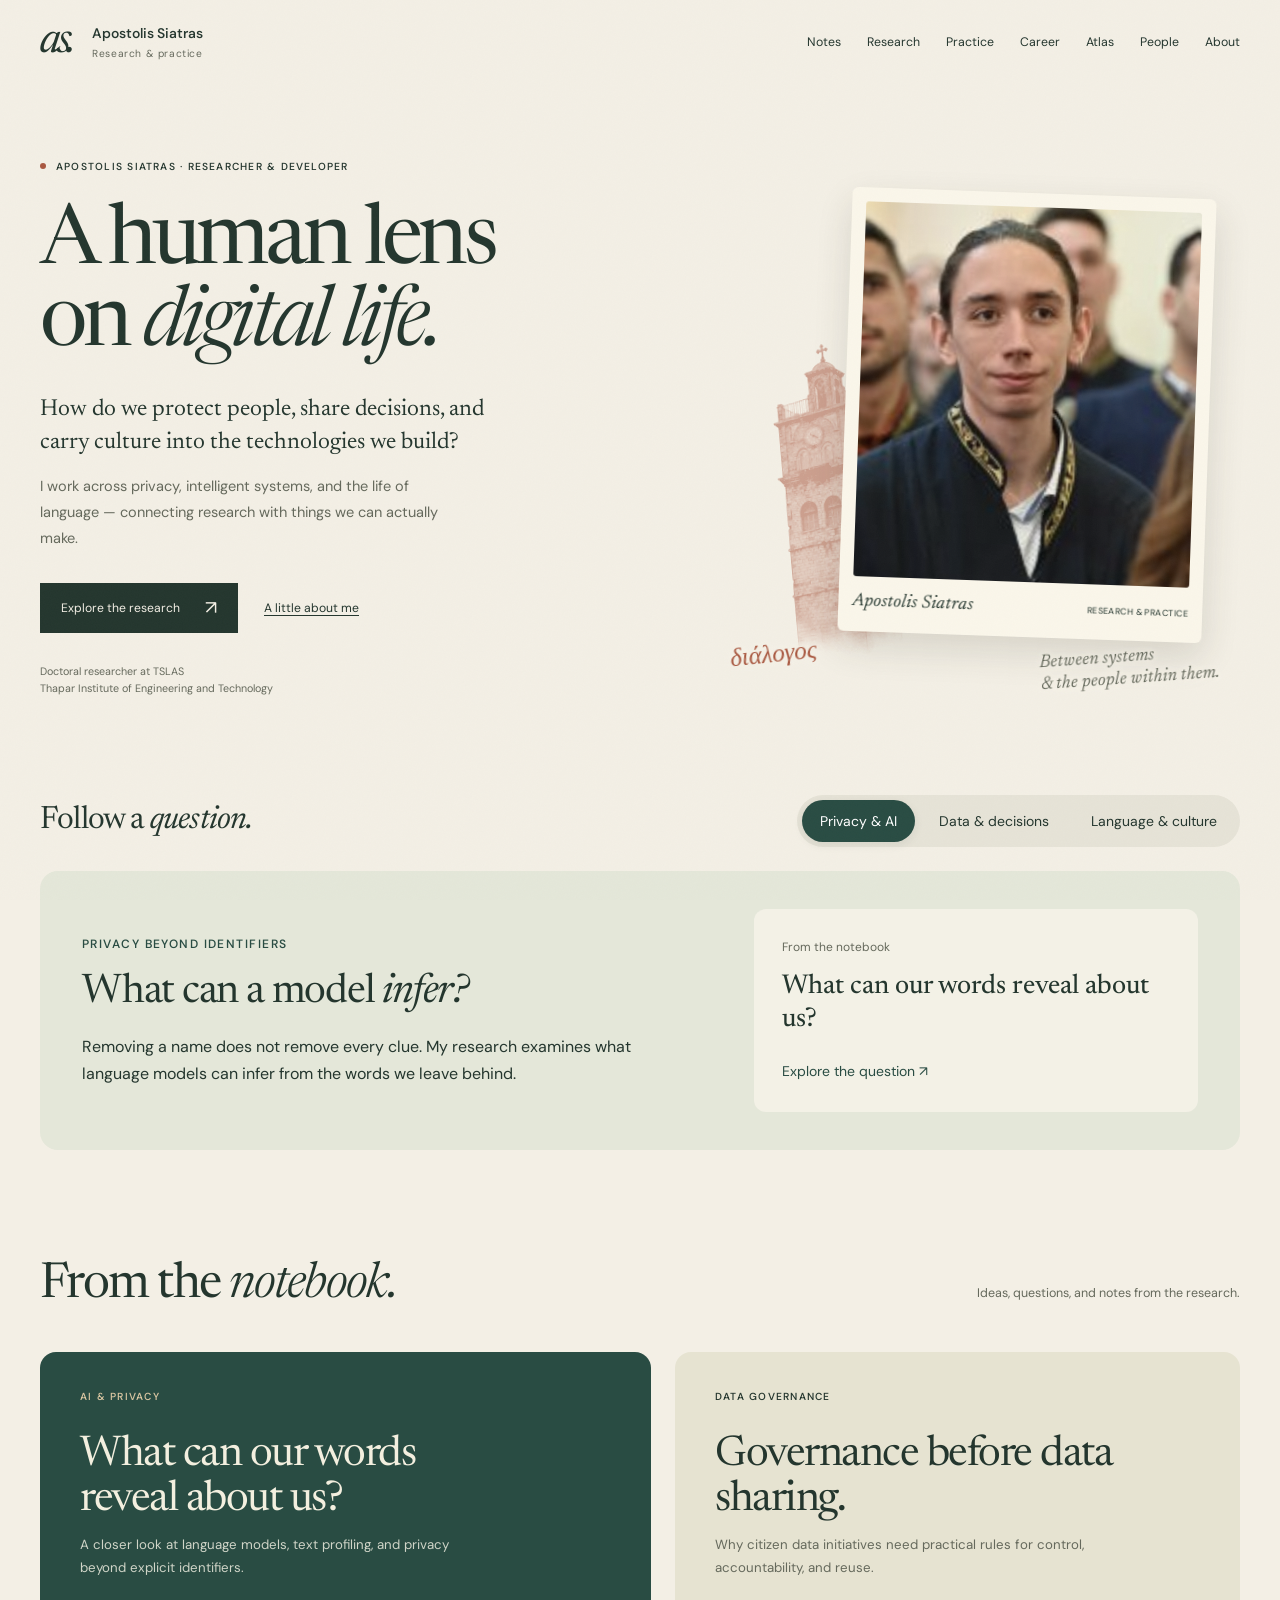
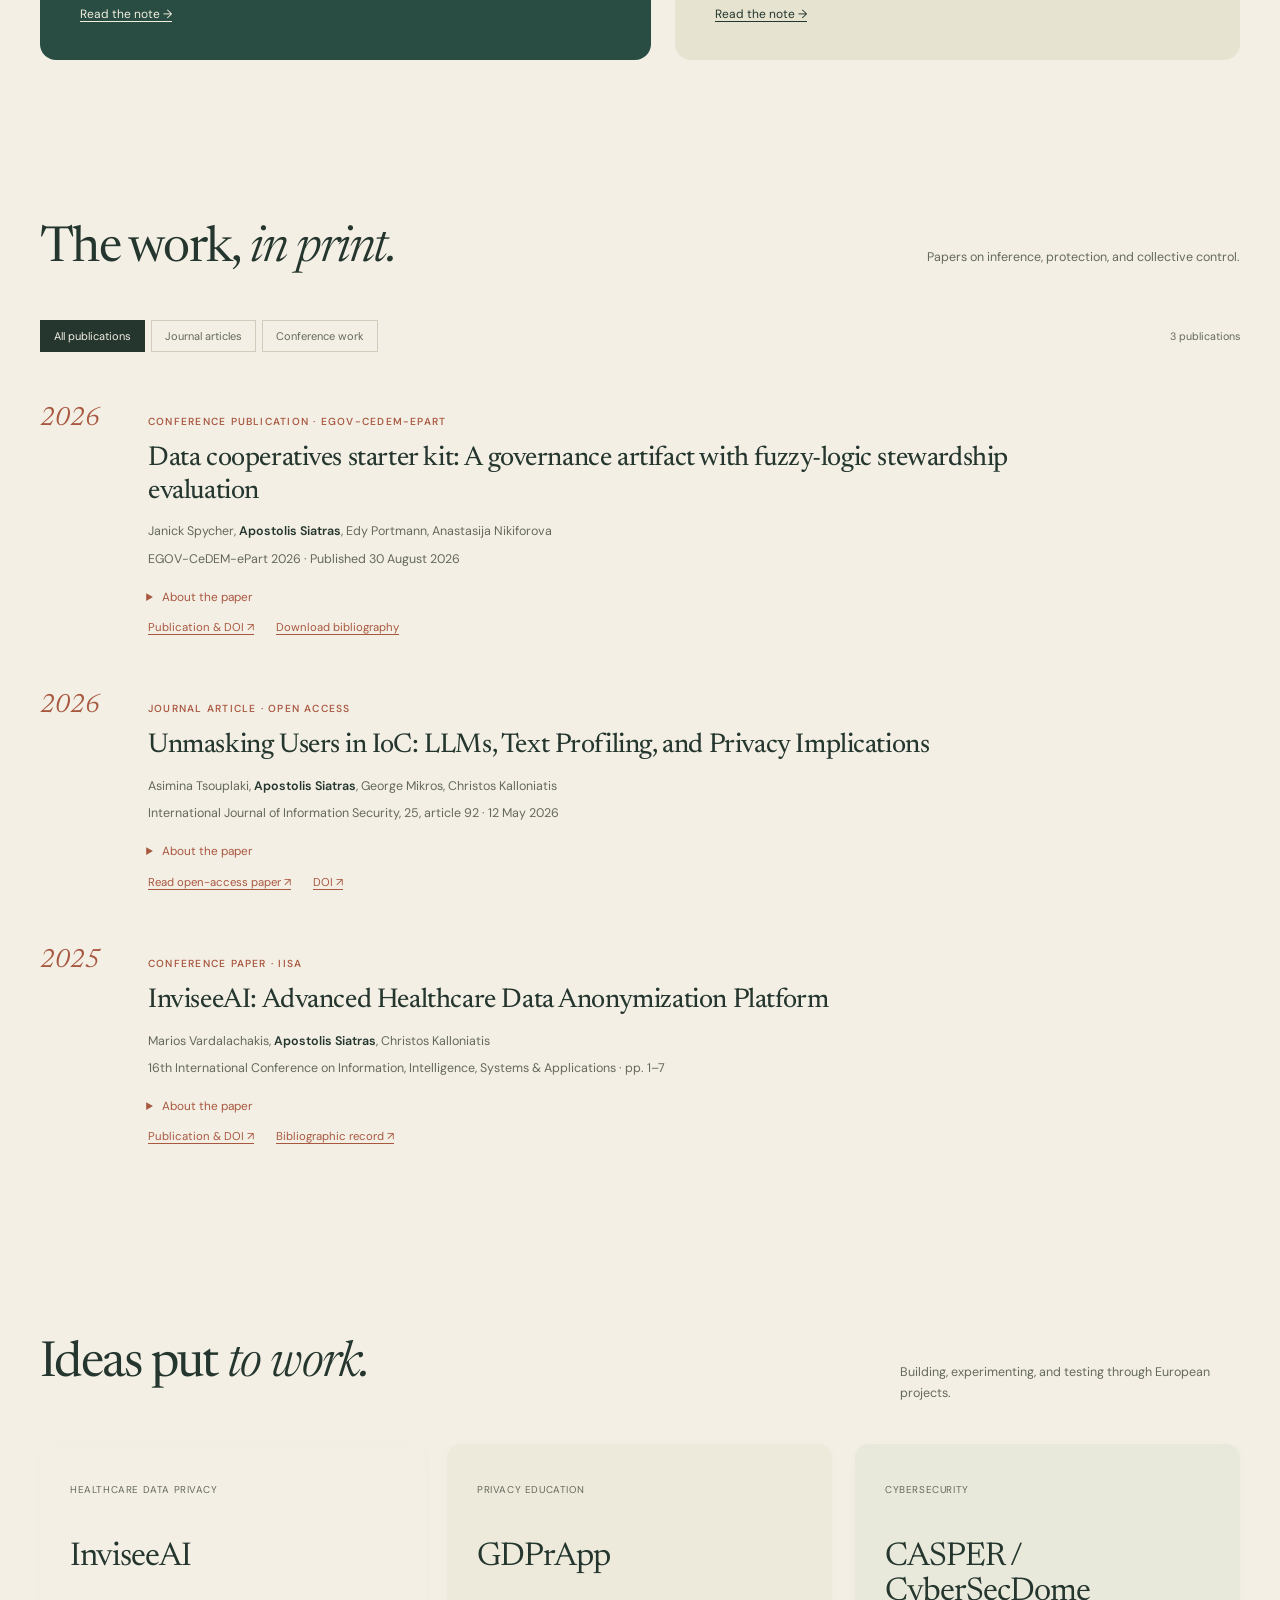
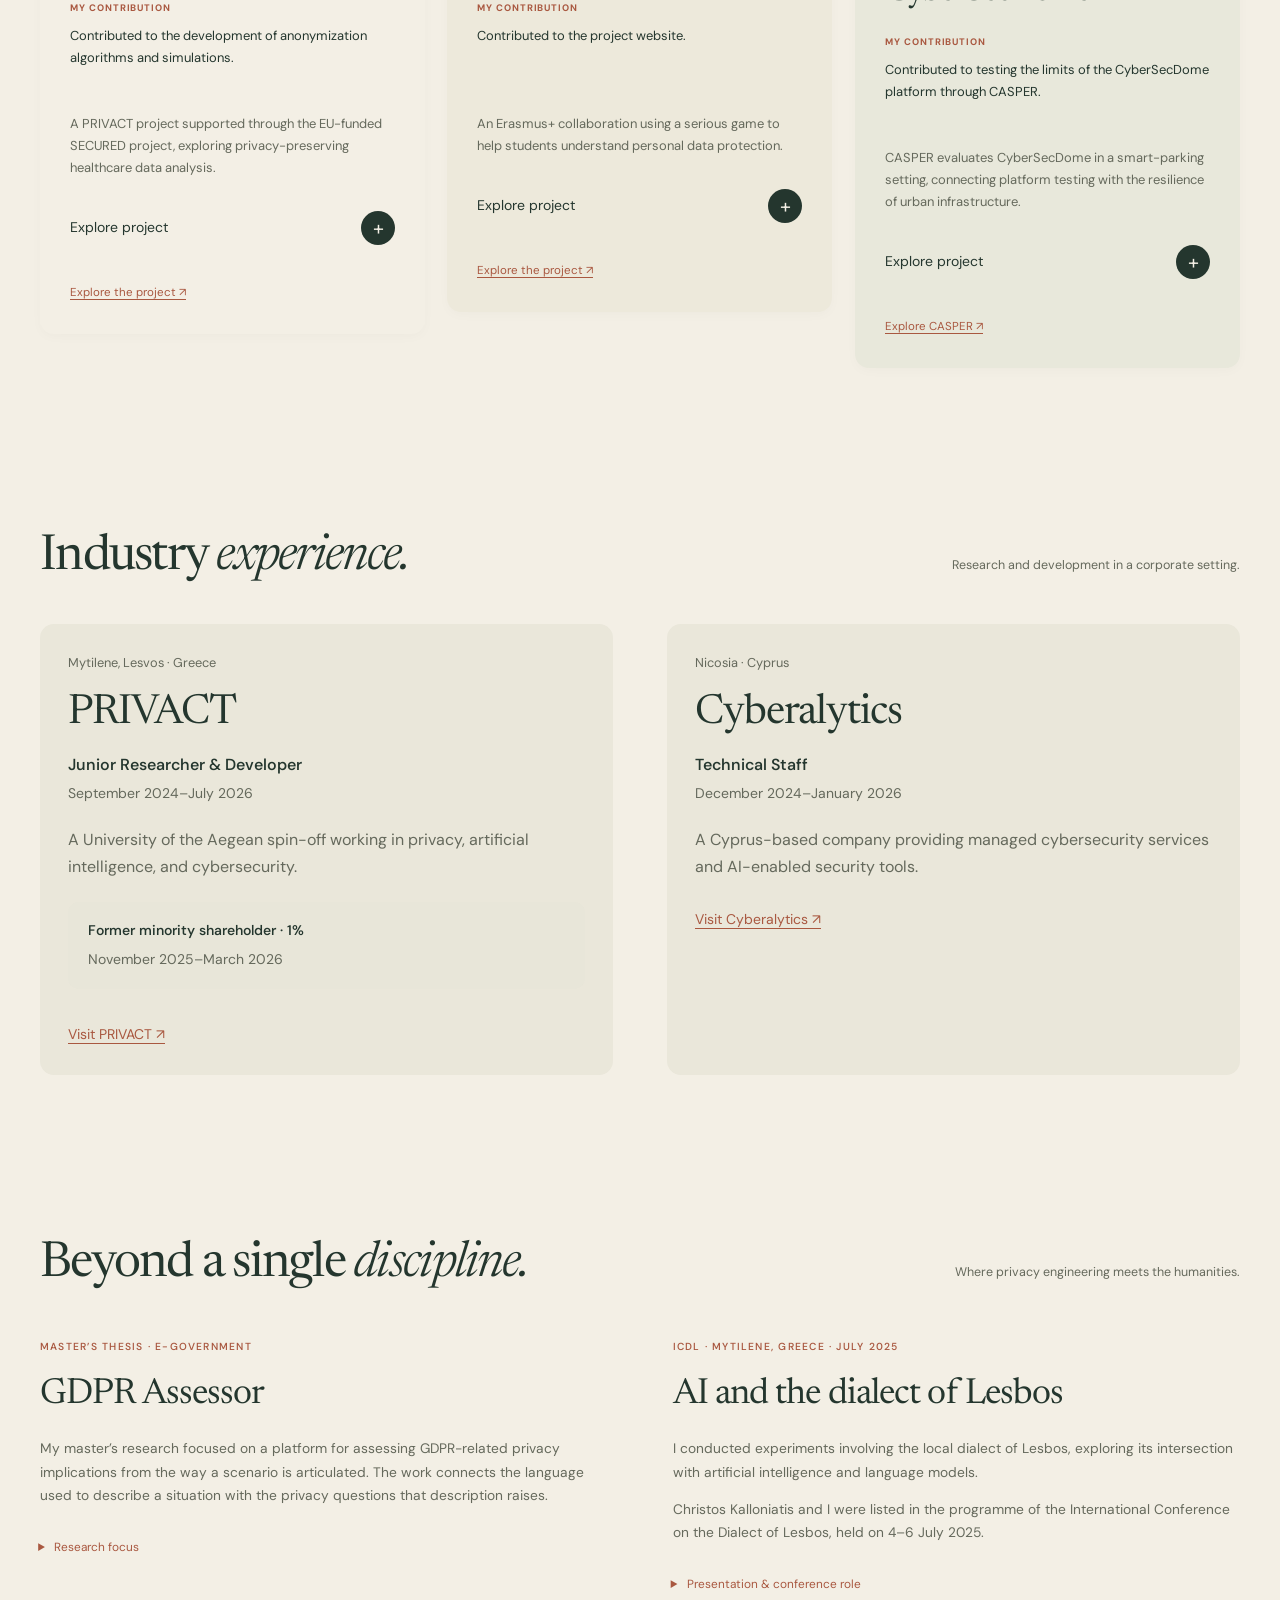
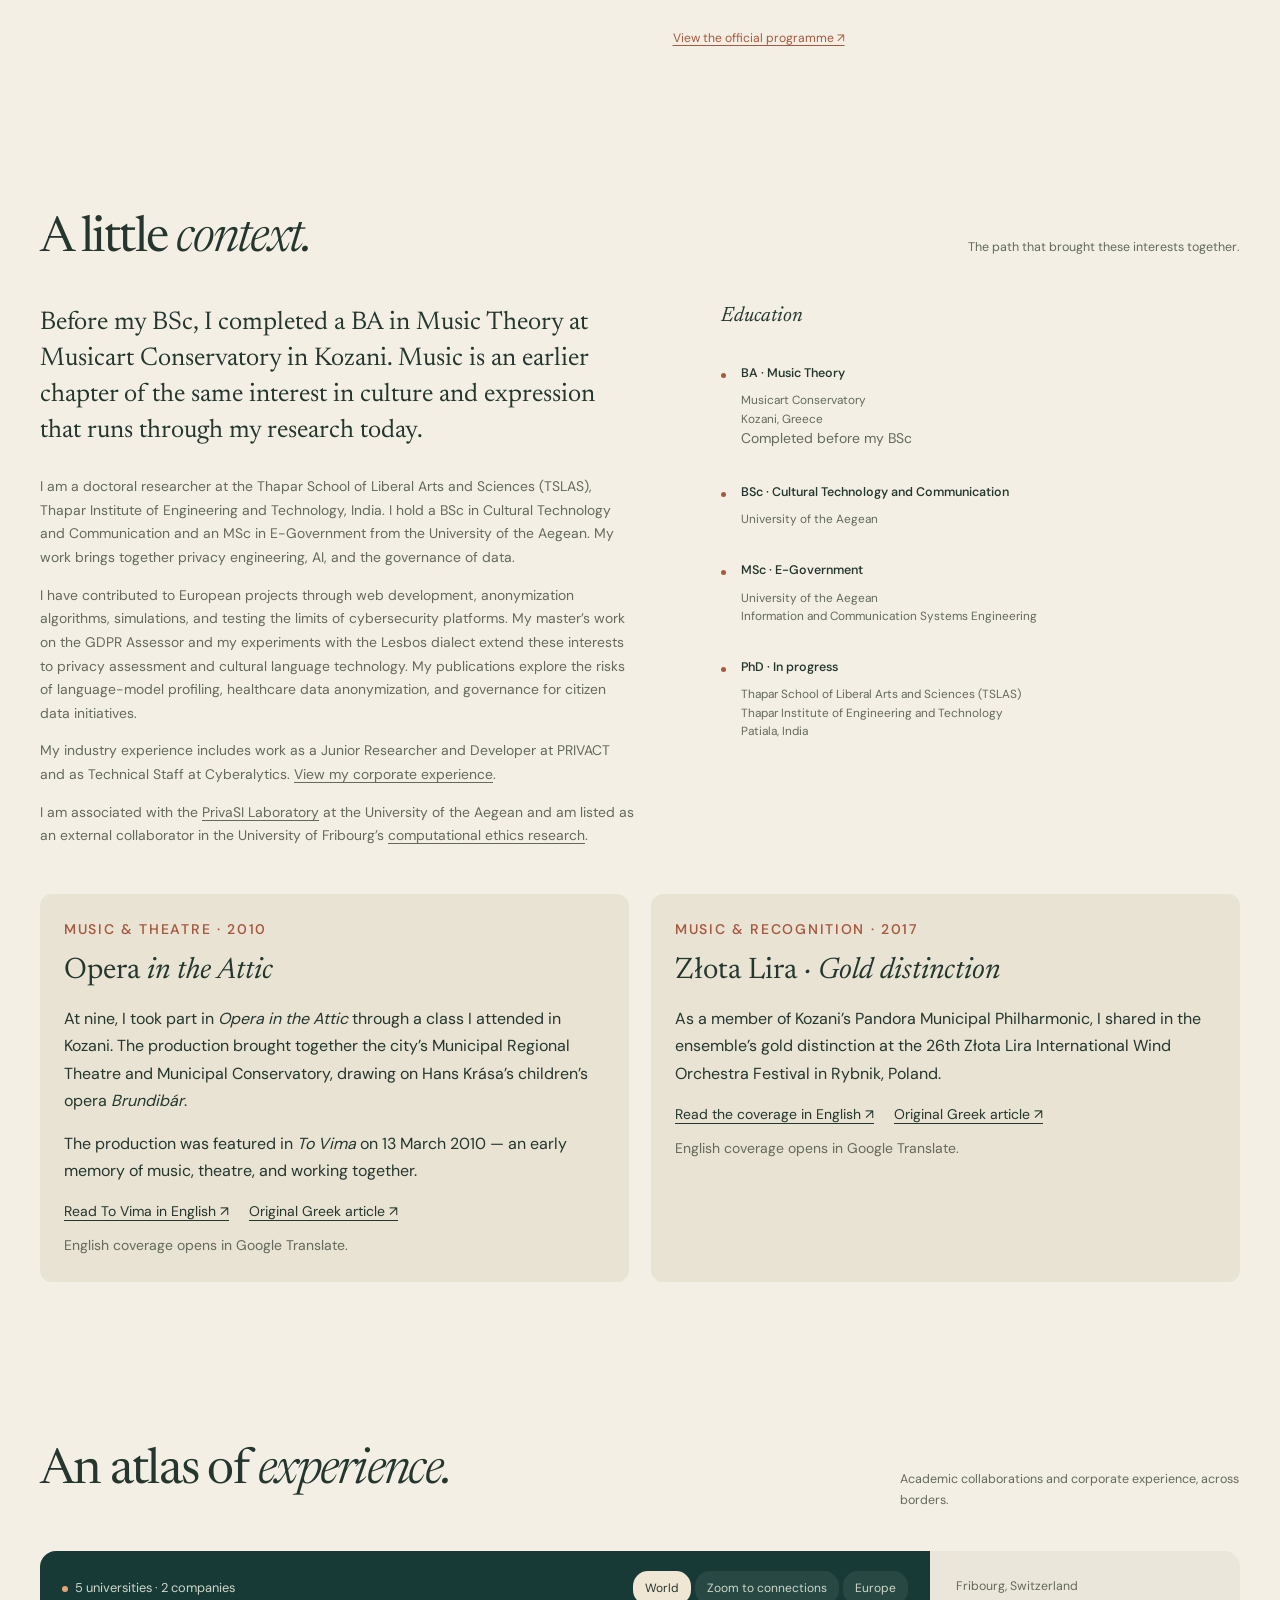
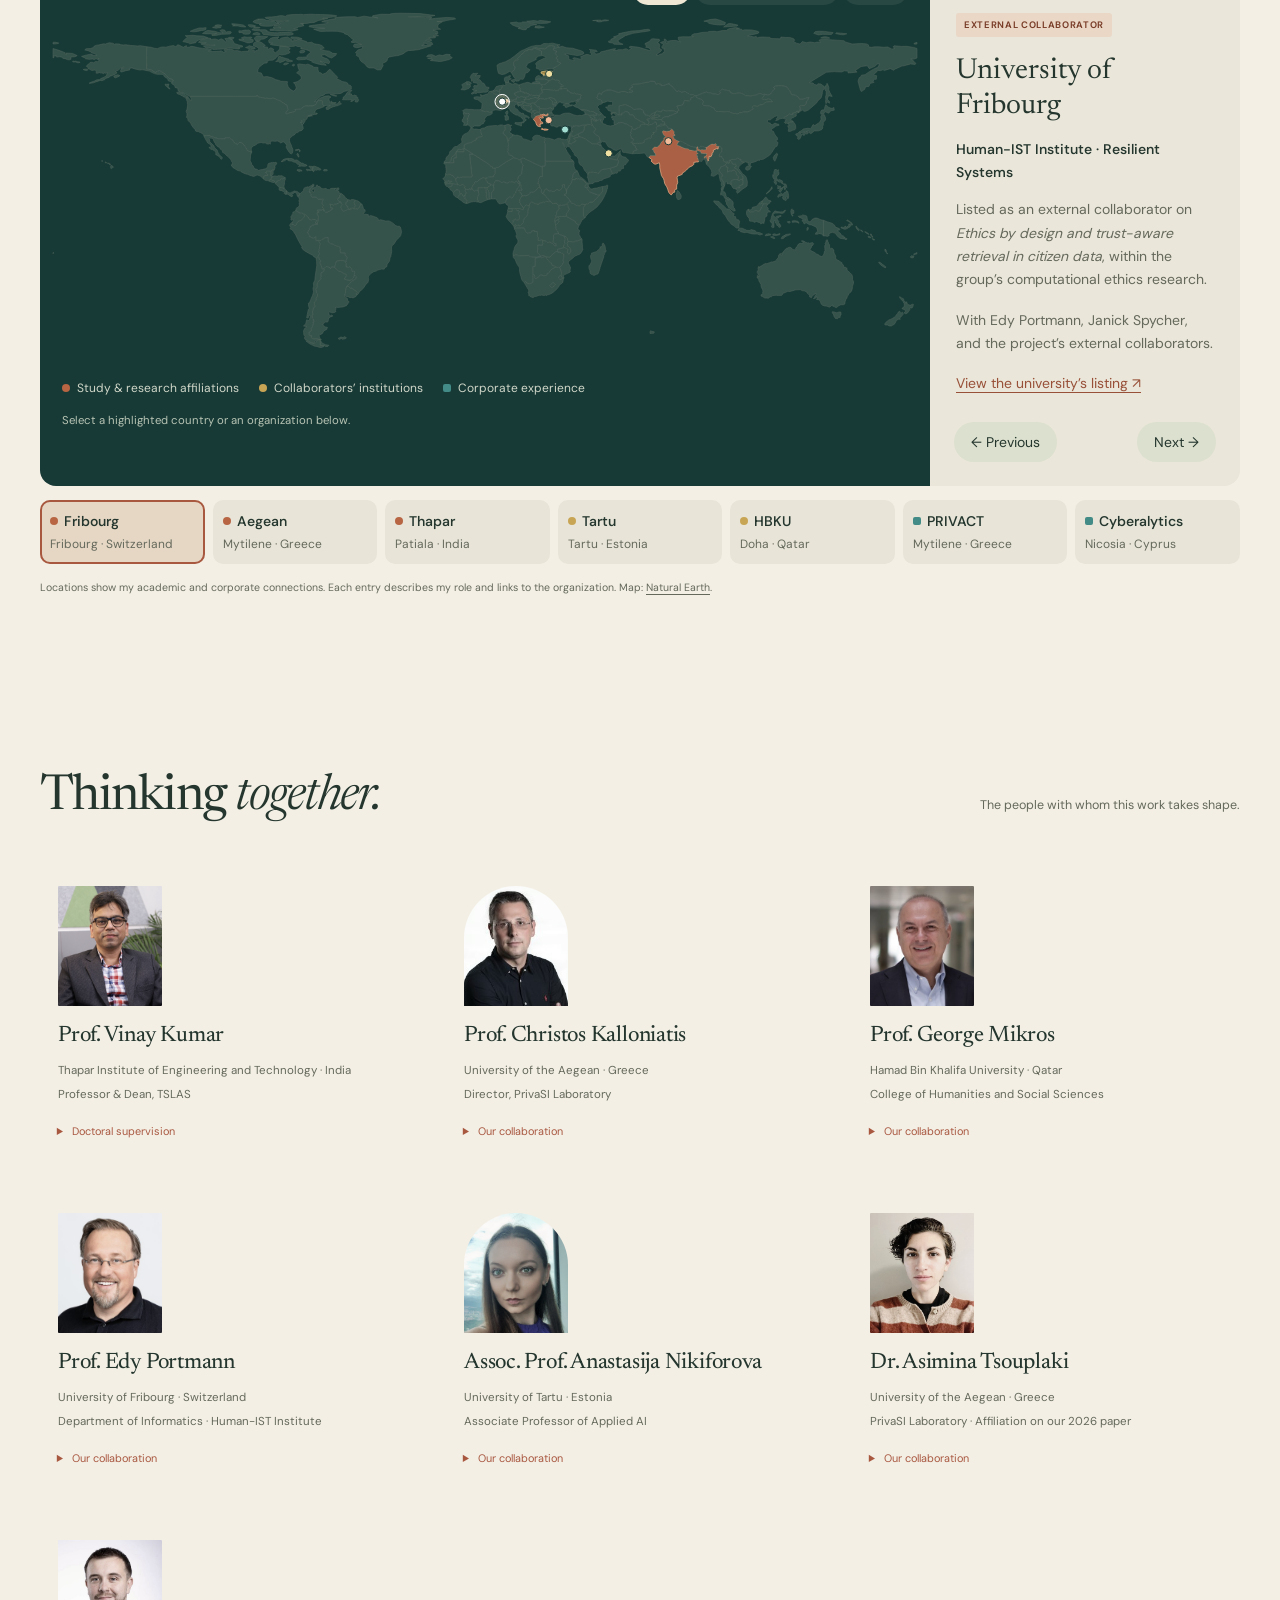
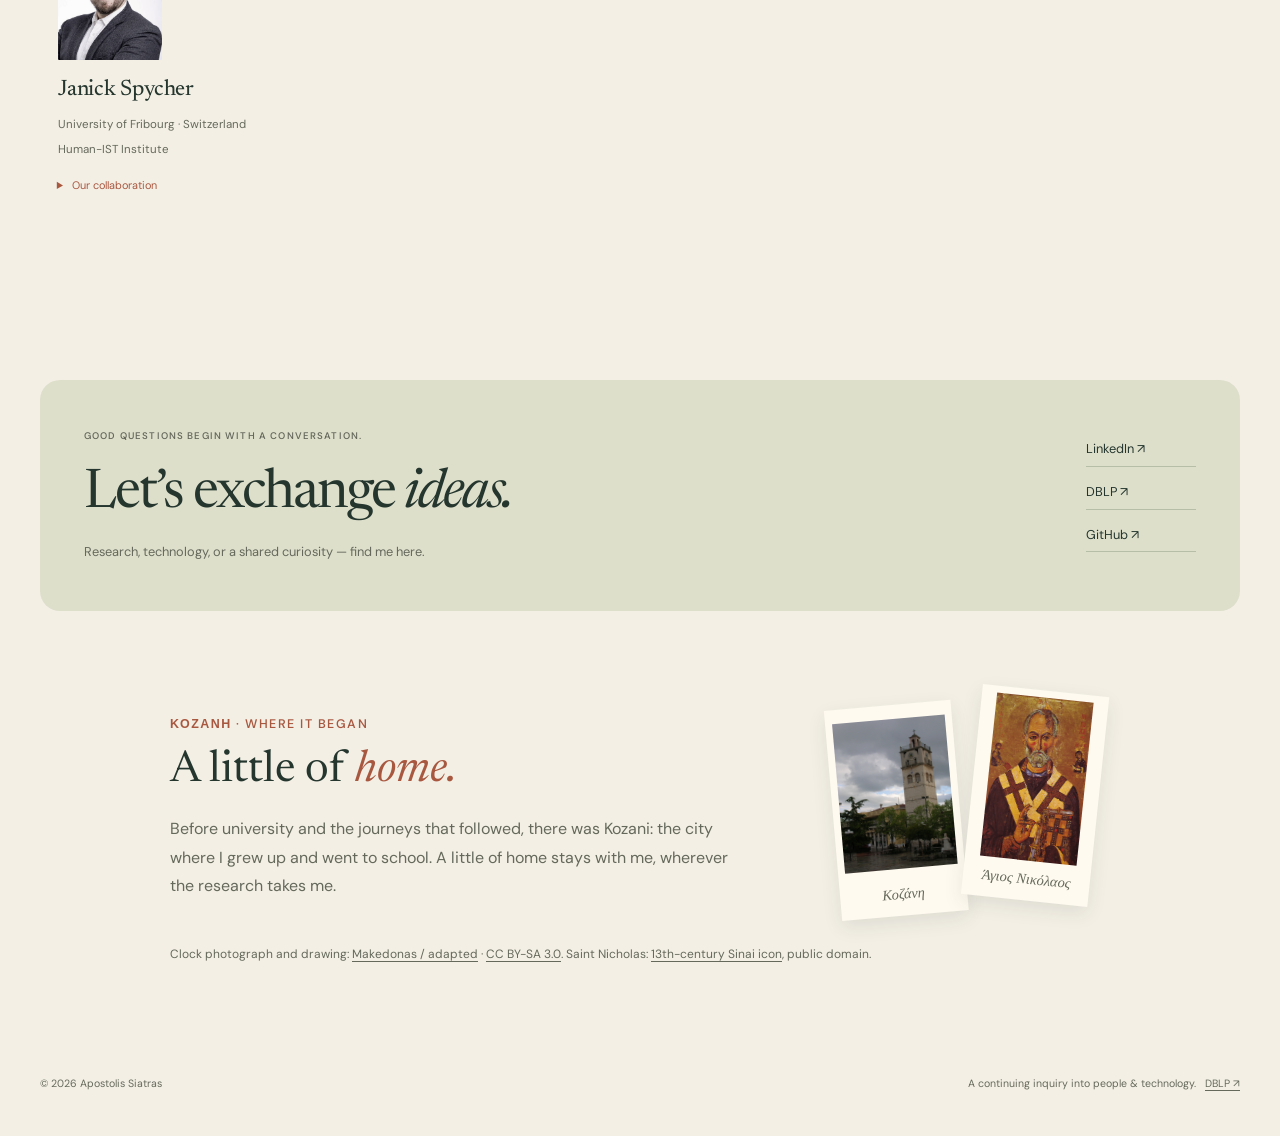
==== commit d8d5de4c: "Add childhood opera participation and press coverage" ====
--- a/index.html
+++ b/index.html
@@ -23,7 +23,7 @@
 <article><span class="eyebrow">Master’s thesis · E-Government</span><h3>GDPR Assessor</h3><p>My master’s research focused on a platform for assessing GDPR-related privacy implications from the way a scenario is articulated. The work connects the language used to describe a situation with the privacy questions that description raises.</p><details><summary>Research focus</summary><p>The central concern is how descriptions of data use can inform a structured assessment of privacy implications. This brings together my interests in privacy engineering, language, and practical digital tools.</p><p>Developed in the context of my MSc in E-Government at the University of the Aegean.</p></details></article>
 <article id="icdl"><span class="eyebrow">ICDL · Mytilene, Greece · July 2025</span><h3>AI and the dialect of Lesbos</h3><p>I conducted experiments involving the local dialect of Lesbos, exploring its intersection with artificial intelligence and language models.</p><p>Christos Kalloniatis and I were listed in the programme of the International Conference on the Dialect of Lesbos, held on 4–6 July 2025.</p><details><summary>Presentation &amp; conference role</summary><p><cite>Artificial Intelligence and Large Linguistic Models for the Lesbian dialect.</cite></p><p>Christos Kalloniatis and Apostolos Siatras, University of the Aegean. Scheduled on 6 July 2025, 12:30–13:00, at the Castle of Mytilene.</p><p>I am also listed on the conference’s Scientific and Organizing Committee.</p></details><a class="text-link" href="https://icdl.ct.aegean.gr/en/">View the official programme ↗</a></article>
 </div></section>
-<section id="about" class="section"><div class="section-top"><h2>A little <em>context.</em></h2><p>The path that brought these interests together.</p></div><div class="about-grid"><div><p>Before my BSc, I completed a BA in Music Theory at Musicart Conservatory in Kozani. Music is an earlier chapter of the same interest in culture and expression that runs through my research today.</p><p>I am a doctoral researcher at the Thapar School of Liberal Arts and Sciences (TSLAS), Thapar Institute of Engineering and Technology, India. I hold a BSc in Cultural Technology and Communication and an MSc in E-Government from the University of the Aegean. My work brings together privacy engineering, AI, and the governance of data.</p><p>I have contributed to European projects through web development, anonymization algorithms, simulations, and testing the limits of cybersecurity platforms. My master’s work on the GDPR Assessor and my experiments with the Lesbos dialect extend these interests to privacy assessment and cultural language technology. My publications explore the risks of language-model profiling, healthcare data anonymization, and governance for citizen data initiatives.</p><p>My industry experience includes work as a Junior Researcher and Developer at PRIVACT and as Technical Staff at Cyberalytics. <a href="#career">View my corporate experience</a>.</p><p>I am associated with the <a href="https://privasi.aegean.gr/members/">PrivaSI Laboratory</a> at the University of the Aegean and am listed as an external collaborator in the University of Fribourg’s <a href="https://human-ist.unifr.ch/rise/en/research-topics/computational-ethics.html">computational ethics research</a>.</p><article id="music-recognition" class="music-recognition" aria-labelledby="music-award-title"><p class="eyebrow">Music &amp; recognition · <time datetime="2017">2017</time></p><h3 id="music-award-title"><span lang="pl">Złota Lira</span> <em>· Gold distinction</em></h3><p>As a member of Kozani’s Pandora Municipal Philharmonic, I shared in the ensemble’s gold distinction at the 26th Złota Lira International Wind Orchestra Festival in Rybnik, Poland.</p><div class="recognition-links"><a href="https://translate.google.com/translate?sl=el&amp;tl=en&amp;u=https%3A%2F%2Fxronos-kozanis.gr%2Fme-dyo-chrysa-vravia-epistefi-apo-tin-polonia-i-pandora%2F" target="_blank" rel="noopener noreferrer">Read the coverage in English ↗</a><a href="https://xronos-kozanis.gr/me-dyo-chrysa-vravia-epistefi-apo-tin-polonia-i-pandora/" hreflang="el" target="_blank" rel="noopener noreferrer">Original Greek article ↗</a></div><p class="translation-note">English coverage opens in Google Translate.</p></article></div><div><h3>Education</h3><ul class="education"><li><strong>BA · Music Theory</strong><span>Musicart Conservatory<br>Kozani, Greece<br><small>Completed before my BSc</small></span></li><li><strong>BSc · Cultural Technology and Communication</strong><span>University of the Aegean</span></li><li><strong>MSc · E-Government</strong><span>University of the Aegean<br>Information and Communication Systems Engineering</span></li><li><strong>PhD · In progress</strong><span>Thapar School of Liberal Arts and Sciences (TSLAS)<br>Thapar Institute of Engineering and Technology<br>Patiala, India</span></li></ul></div></div></section>
+<section id="about" class="section"><div class="section-top"><h2>A little <em>context.</em></h2><p>The path that brought these interests together.</p></div><div class="about-grid"><div><p>Before my BSc, I completed a BA in Music Theory at Musicart Conservatory in Kozani. Music is an earlier chapter of the same interest in culture and expression that runs through my research today.</p><p>I am a doctoral researcher at the Thapar School of Liberal Arts and Sciences (TSLAS), Thapar Institute of Engineering and Technology, India. I hold a BSc in Cultural Technology and Communication and an MSc in E-Government from the University of the Aegean. My work brings together privacy engineering, AI, and the governance of data.</p><p>I have contributed to European projects through web development, anonymization algorithms, simulations, and testing the limits of cybersecurity platforms. My master’s work on the GDPR Assessor and my experiments with the Lesbos dialect extend these interests to privacy assessment and cultural language technology. My publications explore the risks of language-model profiling, healthcare data anonymization, and governance for citizen data initiatives.</p><p>My industry experience includes work as a Junior Researcher and Developer at PRIVACT and as Technical Staff at Cyberalytics. <a href="#career">View my corporate experience</a>.</p><p>I am associated with the <a href="https://privasi.aegean.gr/members/">PrivaSI Laboratory</a> at the University of the Aegean and am listed as an external collaborator in the University of Fribourg’s <a href="https://human-ist.unifr.ch/rise/en/research-topics/computational-ethics.html">computational ethics research</a>.</p></div><div><h3>Education</h3><ul class="education"><li><strong>BA · Music Theory</strong><span>Musicart Conservatory<br>Kozani, Greece<br><small>Completed before my BSc</small></span></li><li><strong>BSc · Cultural Technology and Communication</strong><span>University of the Aegean</span></li><li><strong>MSc · E-Government</strong><span>University of the Aegean<br>Information and Communication Systems Engineering</span></li><li><strong>PhD · In progress</strong><span>Thapar School of Liberal Arts and Sciences (TSLAS)<br>Thapar Institute of Engineering and Technology<br>Patiala, India</span></li></ul></div></div><div class="music-milestones" aria-label="Music and cultural experiences"><article id="childhood-opera" class="music-recognition" aria-labelledby="opera-title"><p class="eyebrow">Music &amp; theatre · <time datetime="2010">2010</time></p><h3 id="opera-title">Opera <em>in the Attic</em></h3><p>At nine, I took part in <em>Opera in the Attic</em> through a class I attended in Kozani. The production brought together the city’s Municipal Regional Theatre and Municipal Conservatory, drawing on Hans Krása’s children’s opera <em>Brundibár</em>.</p><p>The production was featured in <em>To Vima</em> on <time datetime="2010-03-13">13 March 2010</time> — an early memory of music, theatre, and working together.</p><div class="recognition-links"><a href="https://translate.google.com/translate?sl=el&amp;tl=en&amp;u=https%3A%2F%2Fwww.tovima.gr%2F2010%2F03%2F13%2Fculture%2Fi-opera-anebainei-sti-sofita%2F" target="_blank" rel="noopener noreferrer">Read To Vima in English ↗</a><a href="https://www.tovima.gr/2010/03/13/culture/i-opera-anebainei-sti-sofita/" hreflang="el" target="_blank" rel="noopener noreferrer">Original Greek article ↗</a></div><p class="translation-note">English coverage opens in Google Translate.</p></article><article id="music-recognition" class="music-recognition" aria-labelledby="music-award-title"><p class="eyebrow">Music &amp; recognition · <time datetime="2017">2017</time></p><h3 id="music-award-title"><span lang="pl">Złota Lira</span> <em>· Gold distinction</em></h3><p>As a member of Kozani’s Pandora Municipal Philharmonic, I shared in the ensemble’s gold distinction at the 26th Złota Lira International Wind Orchestra Festival in Rybnik, Poland.</p><div class="recognition-links"><a href="https://translate.google.com/translate?sl=el&amp;tl=en&amp;u=https%3A%2F%2Fxronos-kozanis.gr%2Fme-dyo-chrysa-vravia-epistefi-apo-tin-polonia-i-pandora%2F" target="_blank" rel="noopener noreferrer">Read the coverage in English ↗</a><a href="https://xronos-kozanis.gr/me-dyo-chrysa-vravia-epistefi-apo-tin-polonia-i-pandora/" hreflang="el" target="_blank" rel="noopener noreferrer">Original Greek article ↗</a></div><p class="translation-note">English coverage opens in Google Translate.</p></article></div></section>
 <section id="institutions" class="section"><div class="section-top"><h2>An atlas of <em>experience.</em></h2><p>Academic collaborations and corporate experience, across borders.</p></div>
 <div class="map-shell"><div class="map-visual"><div class="map-toolbar"><p><span class="map-dot" aria-hidden="true"></span>5 universities · 2 companies</p><div class="map-views" role="group" aria-label="Map view" hidden><button type="button" data-map-view="world" aria-pressed="true">World</button><button type="button" data-map-view="connections" aria-pressed="false">Zoom to connections</button><button type="button" data-map-view="europe" aria-pressed="false">Europe</button></div></div>
 <div class="map-tooltip" aria-hidden="true" hidden></div><svg class="world-map" viewBox="0 0 960 400" xmlns="http://www.w3.org/2000/svg" role="group" aria-labelledby="world-map-title world-map-description"><title id="world-map-title">Academic and corporate connections</title><desc id="world-map-description">Interactive world map of five universities and two companies. Terracotta marks my study and research affiliations, gold marks collaborators’ universities, and teal marks corporate experience. PRIVACT and the University of the Aegean share the Mytilene location. Select an organization to read my role and visit its website.</desc>
--- a/style.css
+++ b/style.css
@@ -101,3 +101,9 @@
 .about-grid .music-recognition .translation-note{margin:10px 0 0;font-size:.875rem;color:var(--muted)}
 .education small{font-size:.875rem;color:var(--muted)}
 @media(max-width:600px){.music-recognition{padding:20px}}
+
+.music-milestones{display:grid;grid-template-columns:repeat(2,minmax(0,1fr));gap:22px;margin-top:32px}
+.music-milestones .music-recognition{margin-top:0}
+.music-recognition>p{font-size:1rem}
+.music-recognition .translation-note{margin:10px 0 0;font-size:.875rem;color:var(--muted)}
+@media(max-width:800px){.music-milestones{grid-template-columns:1fr}}
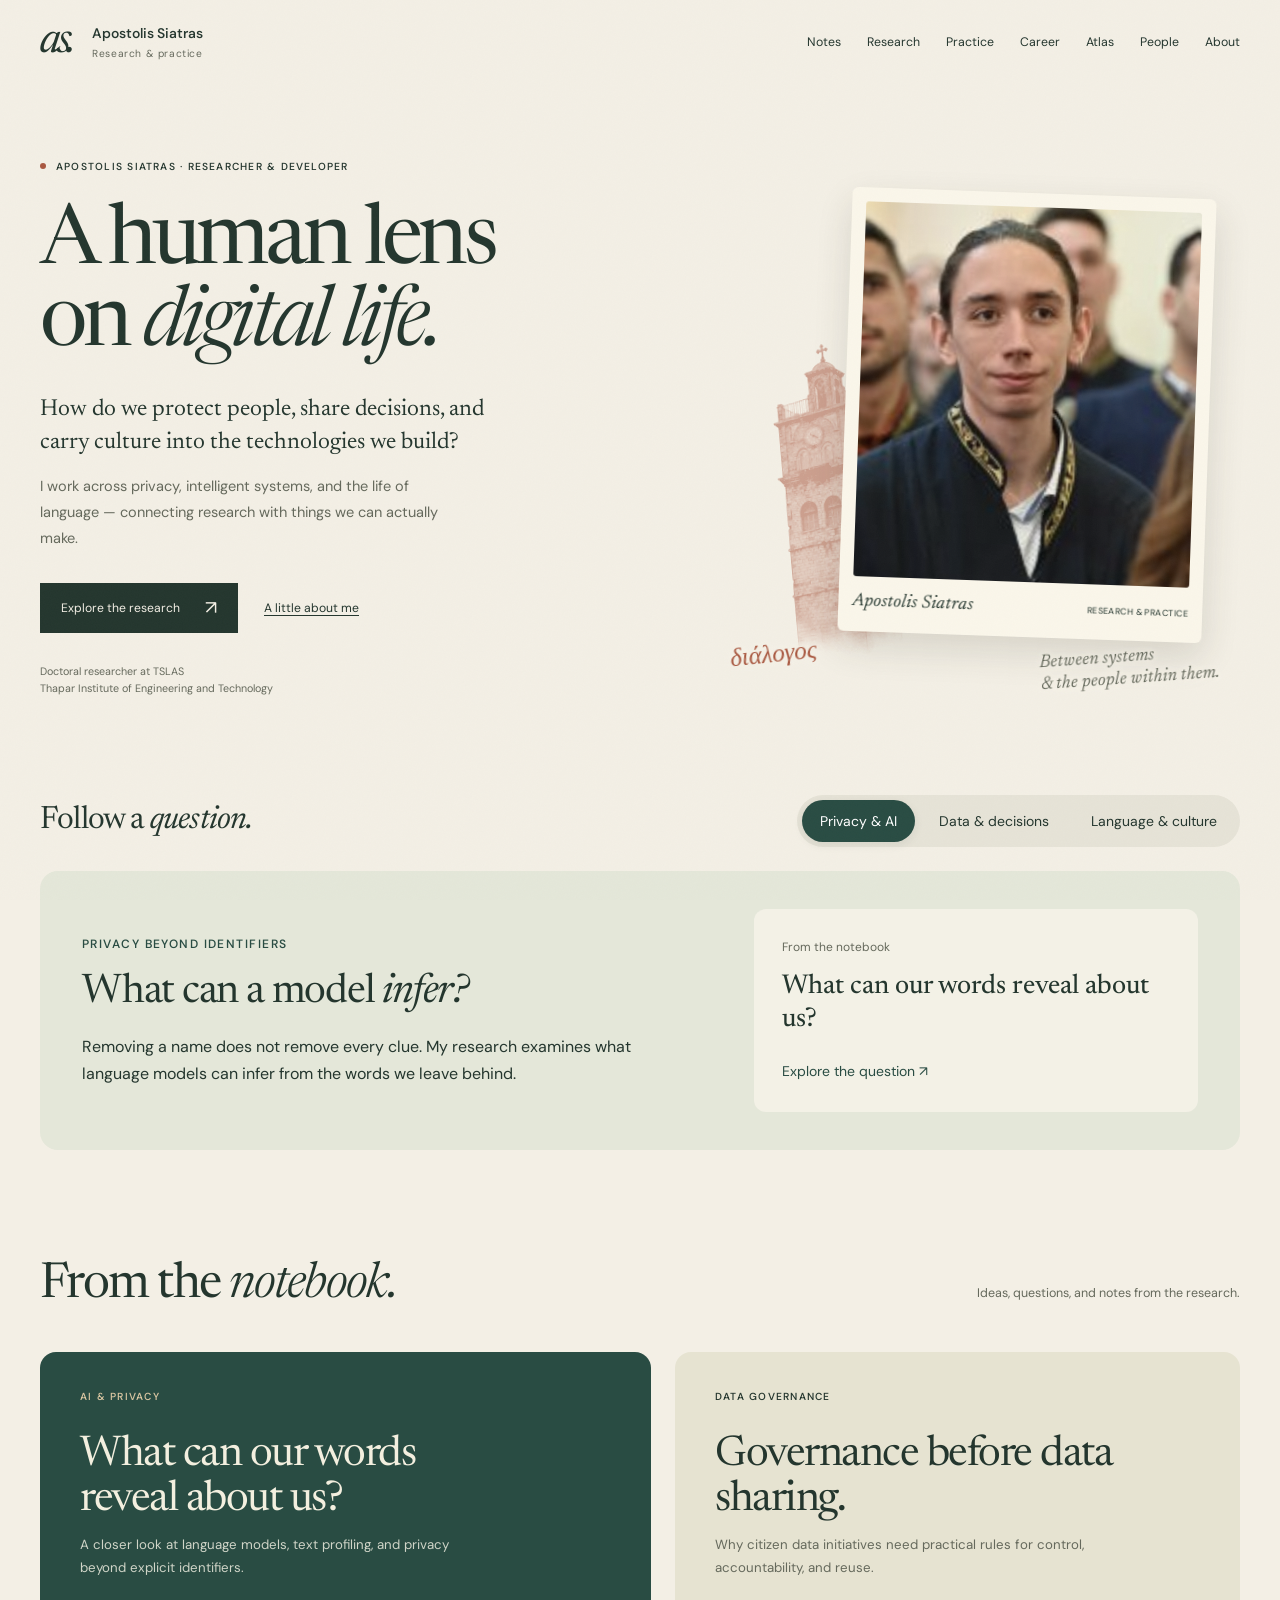
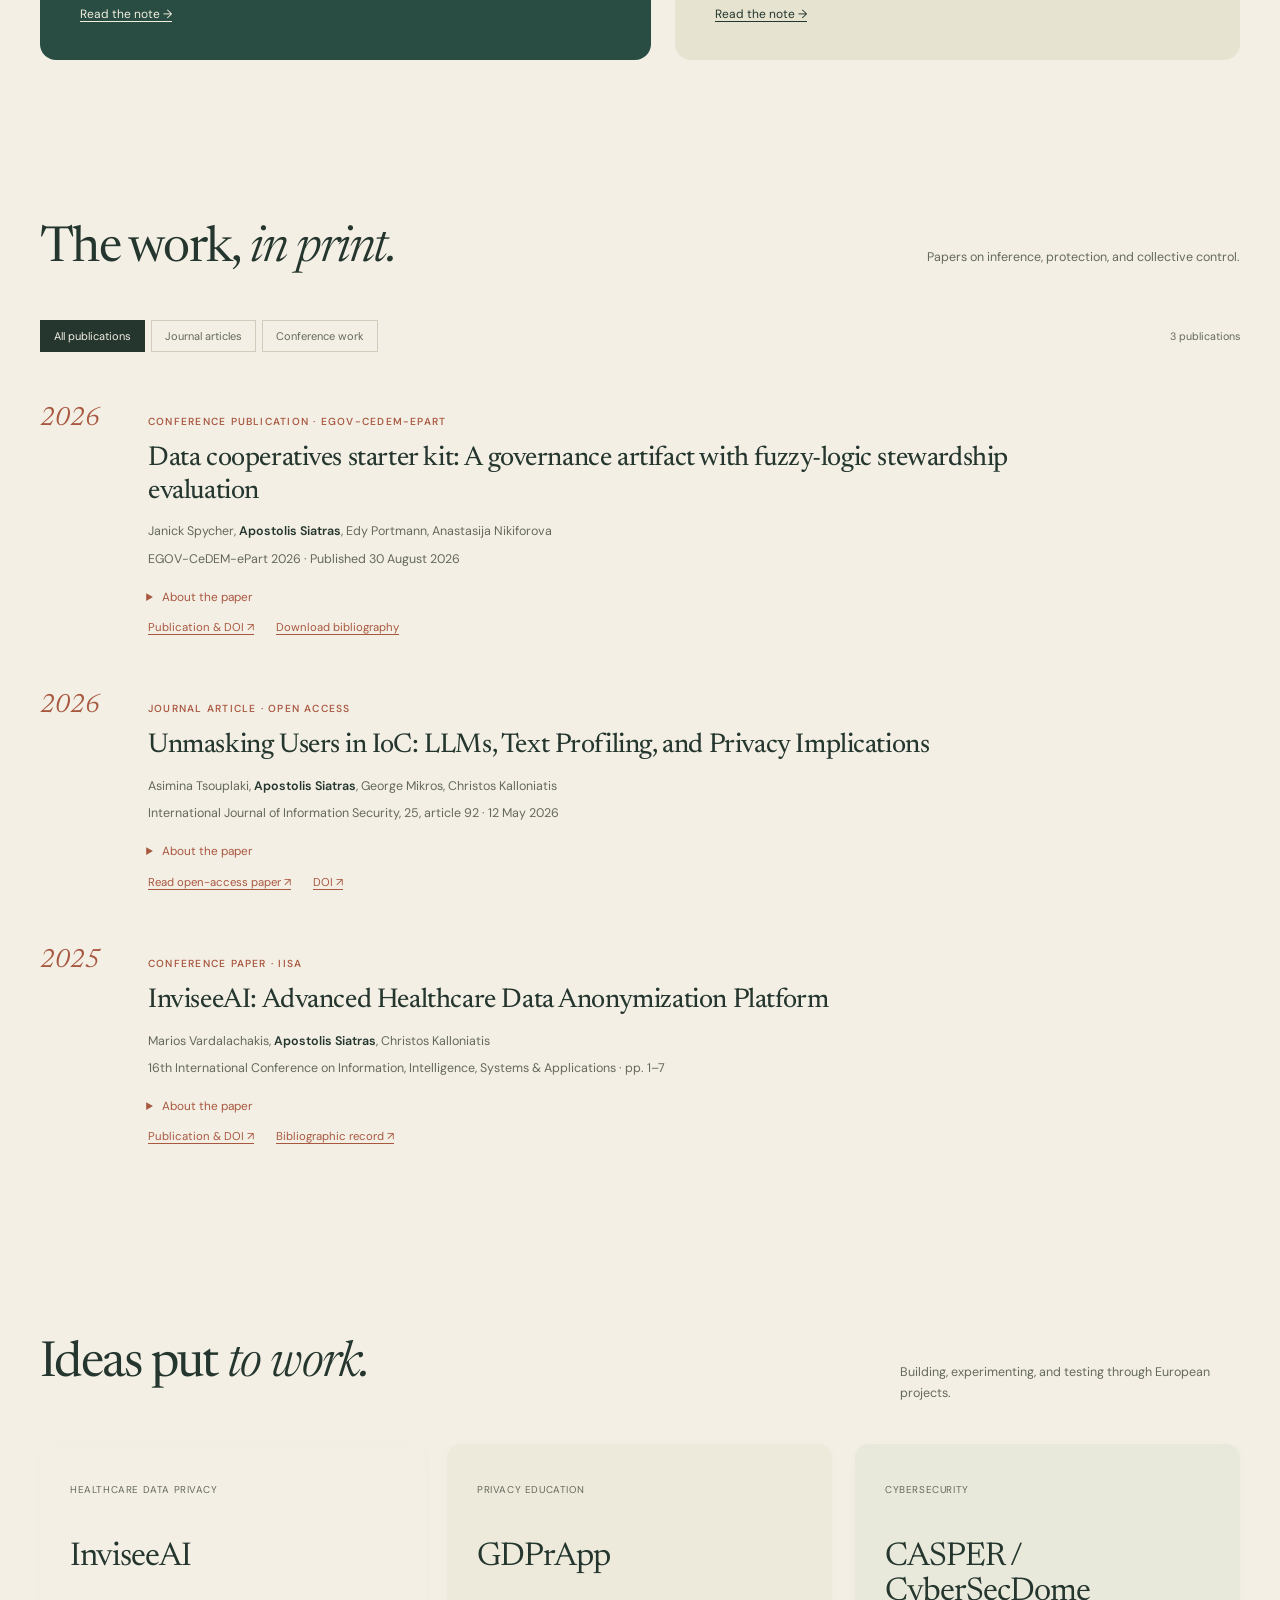
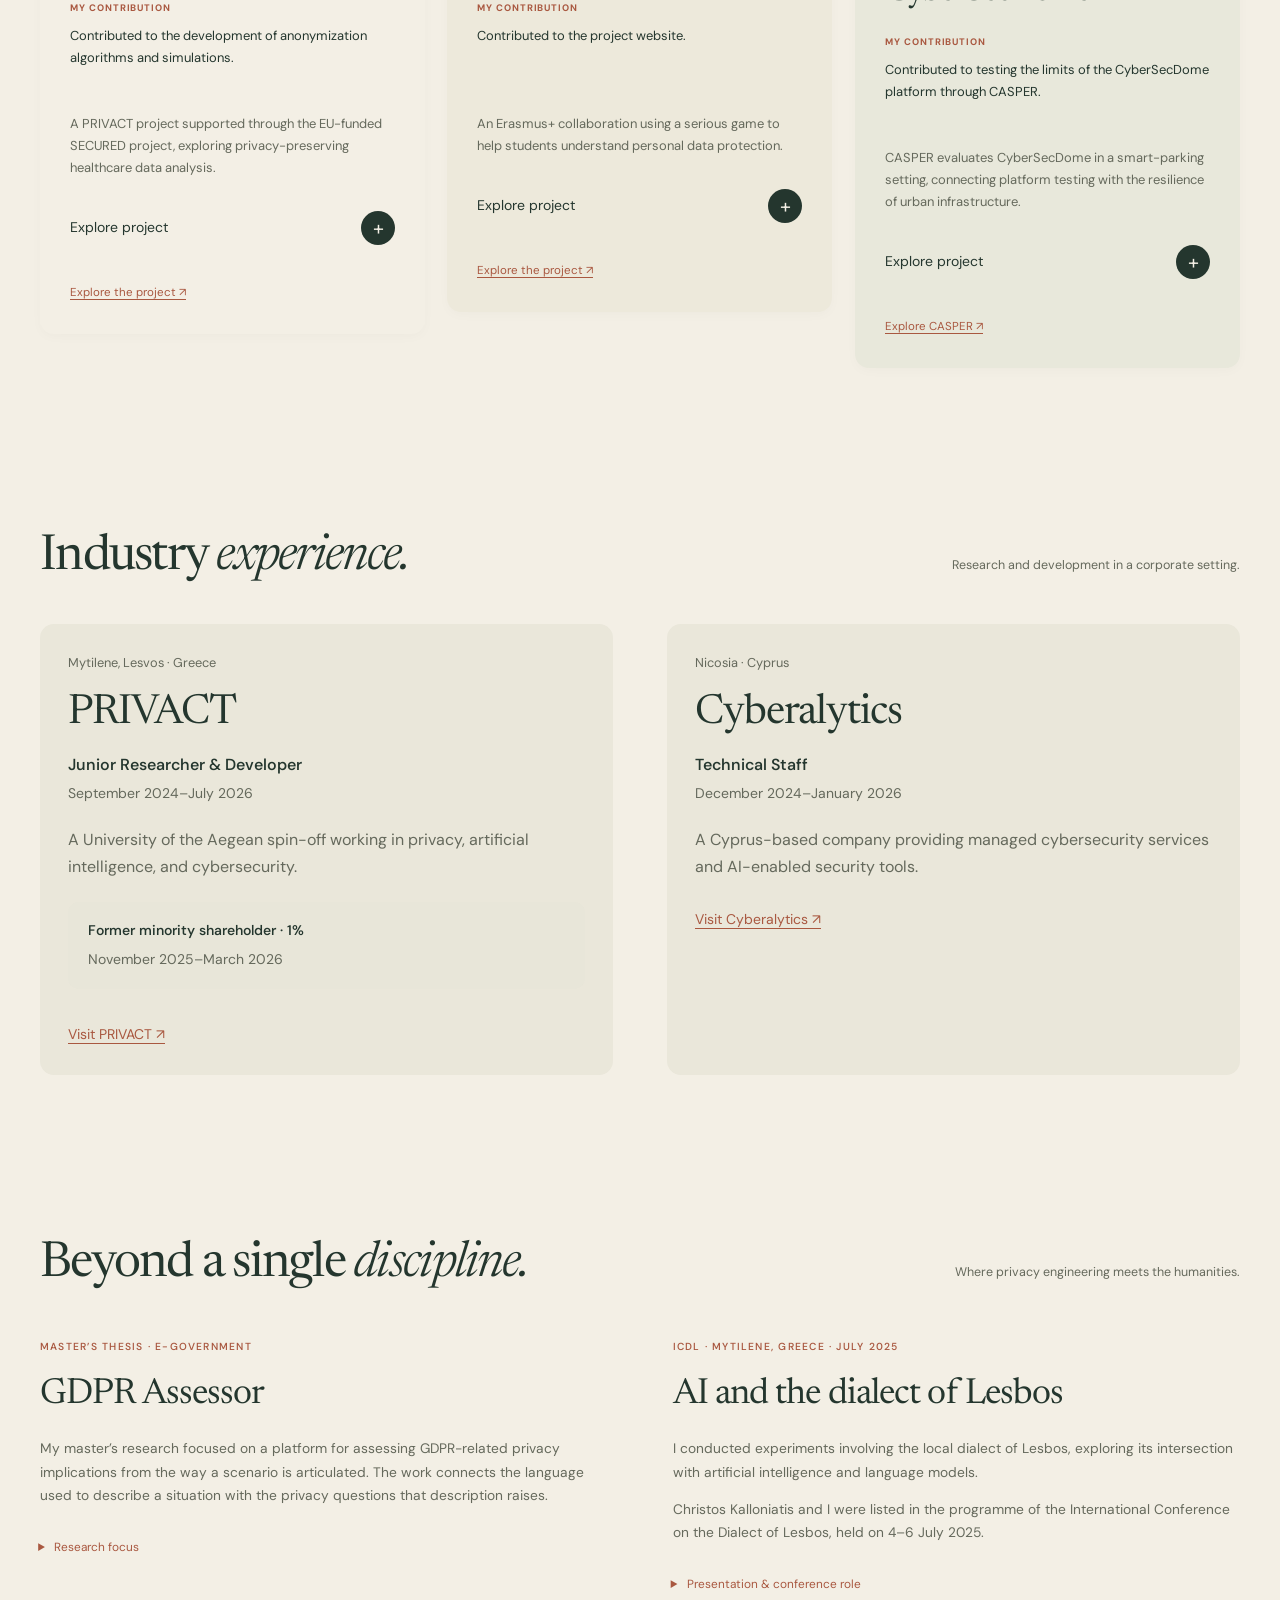
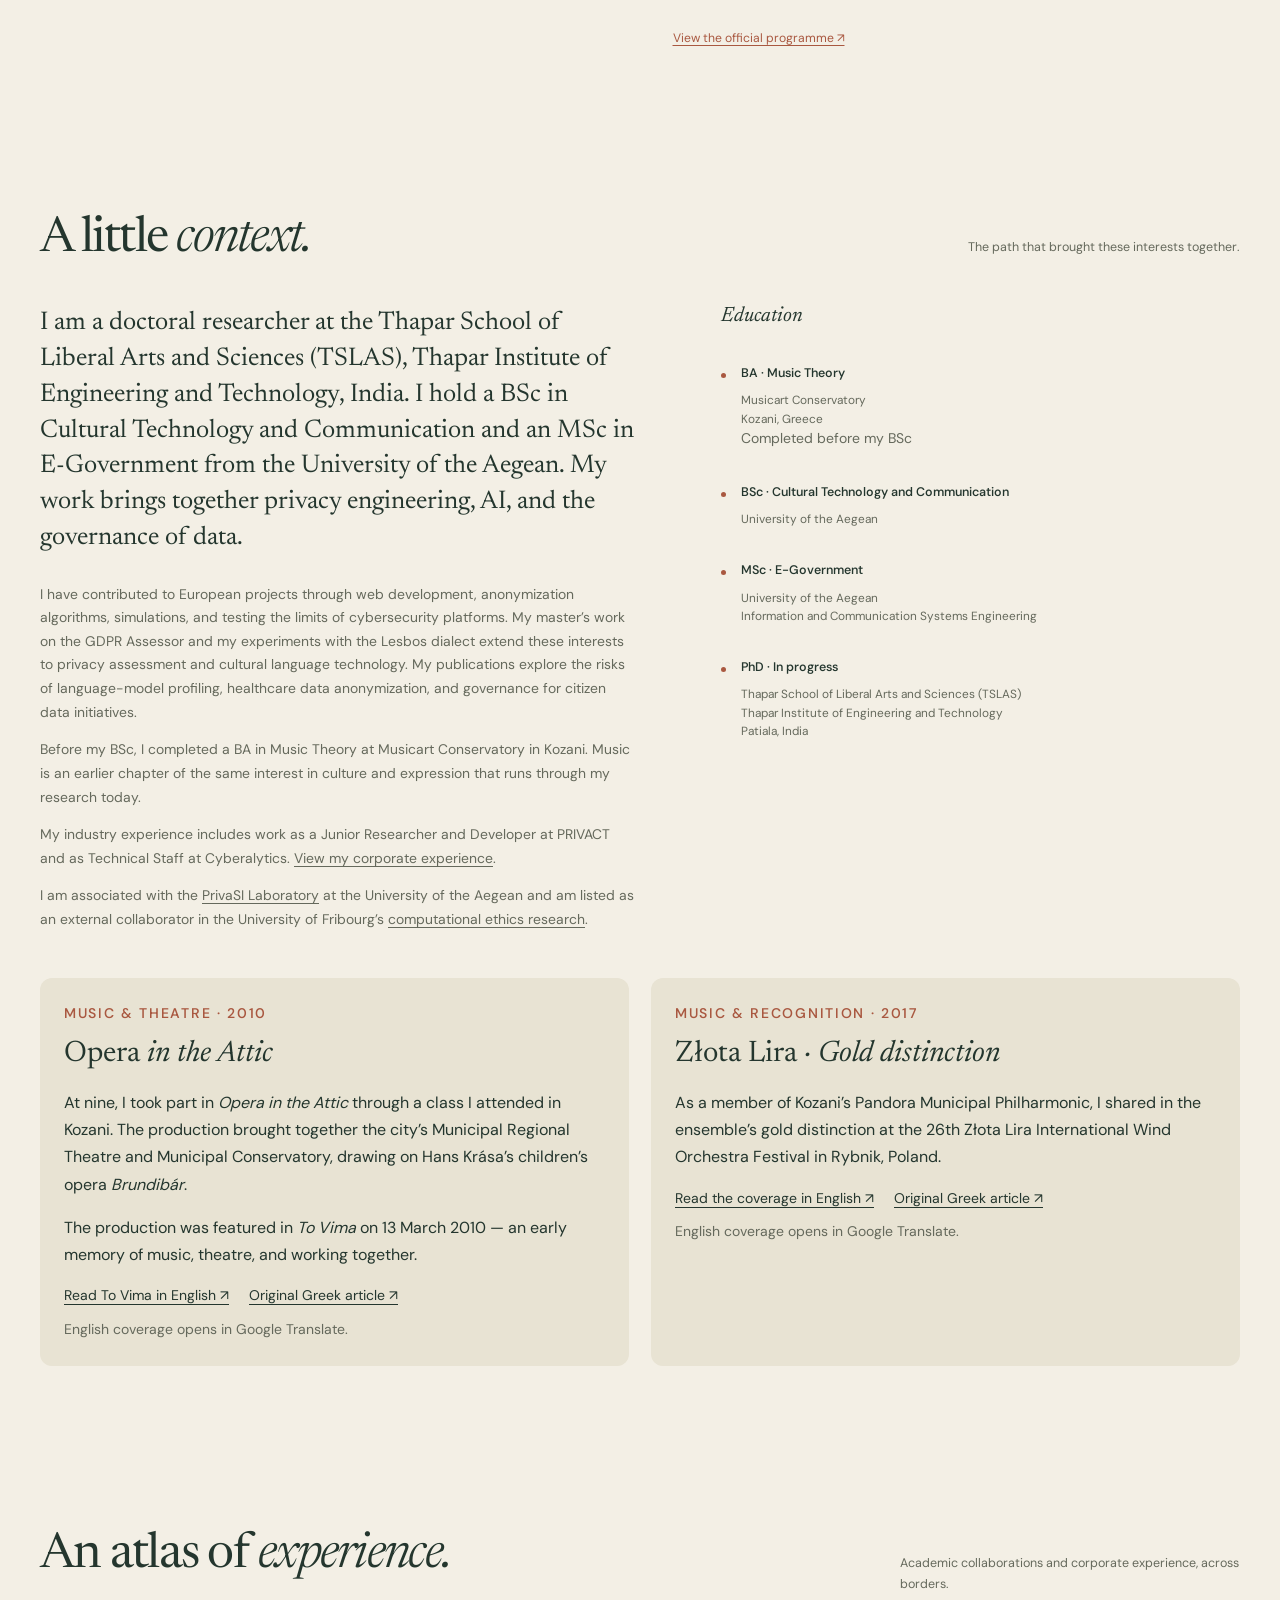
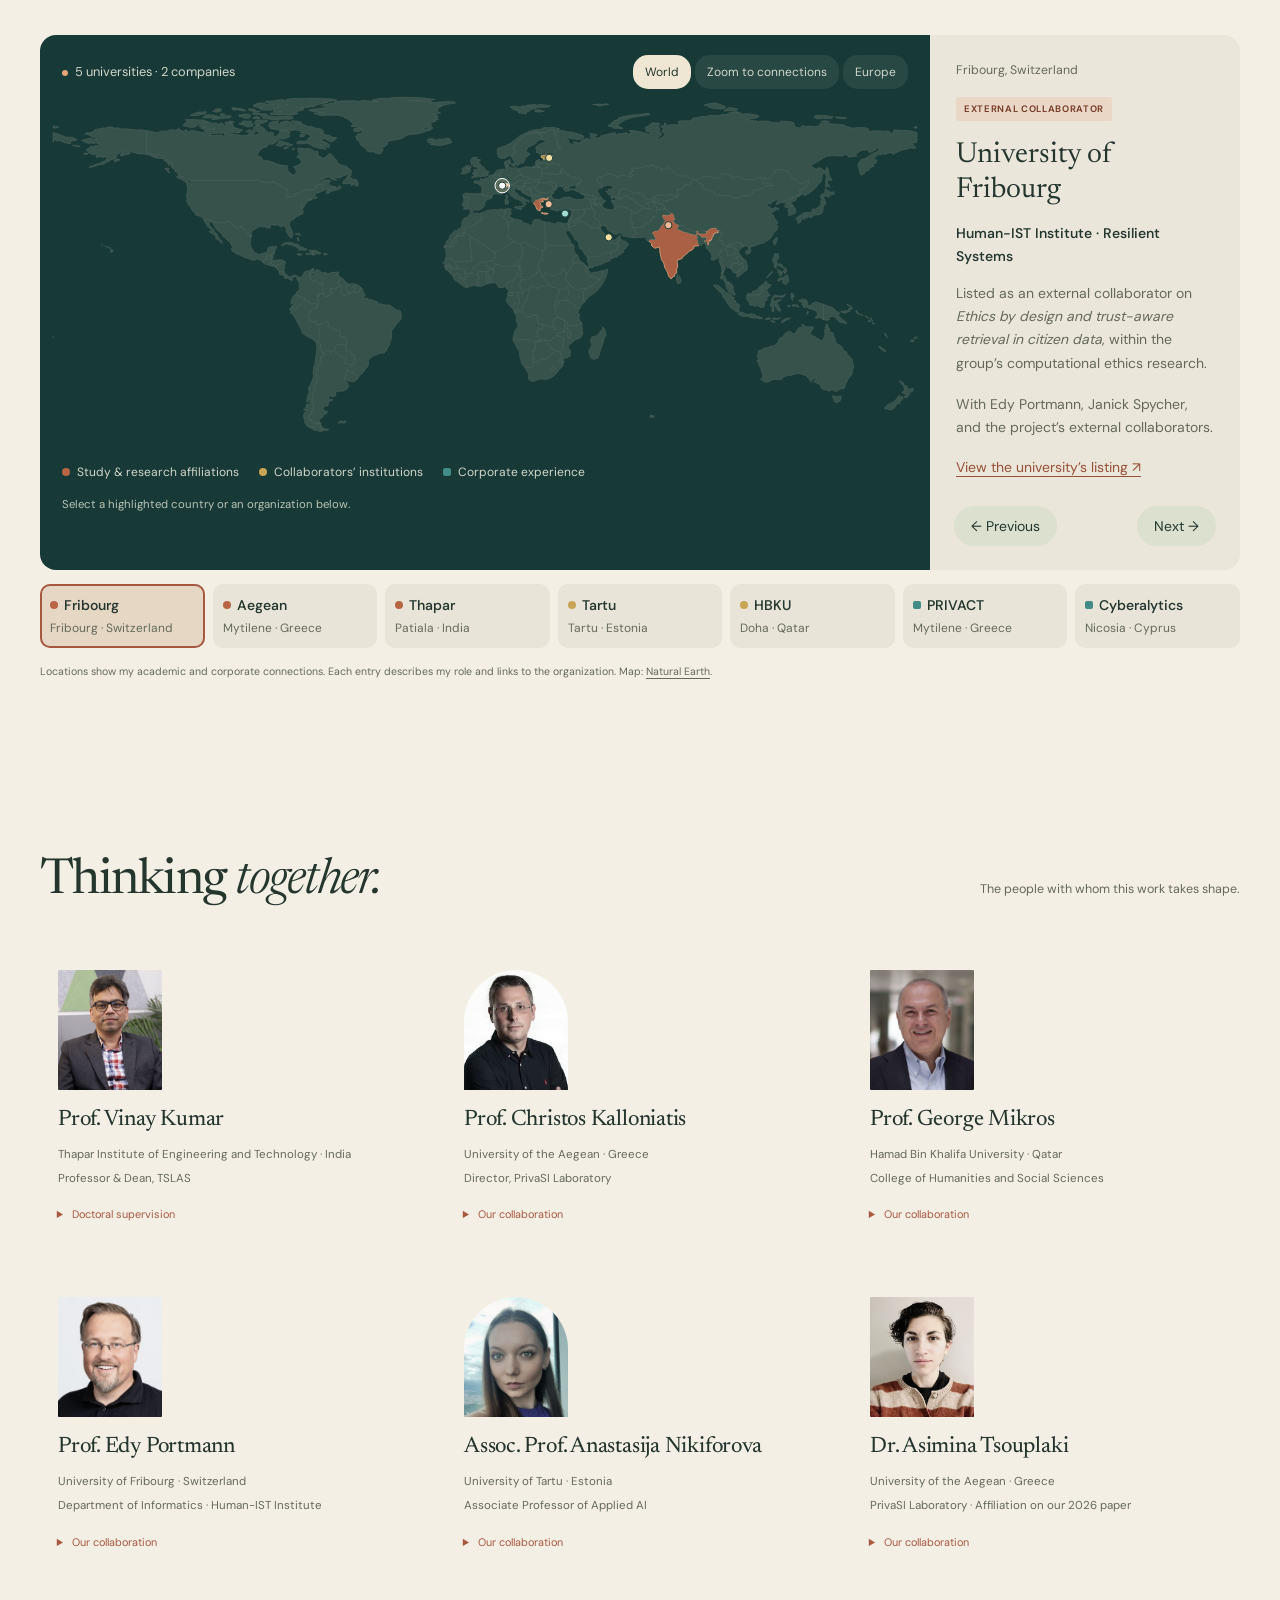
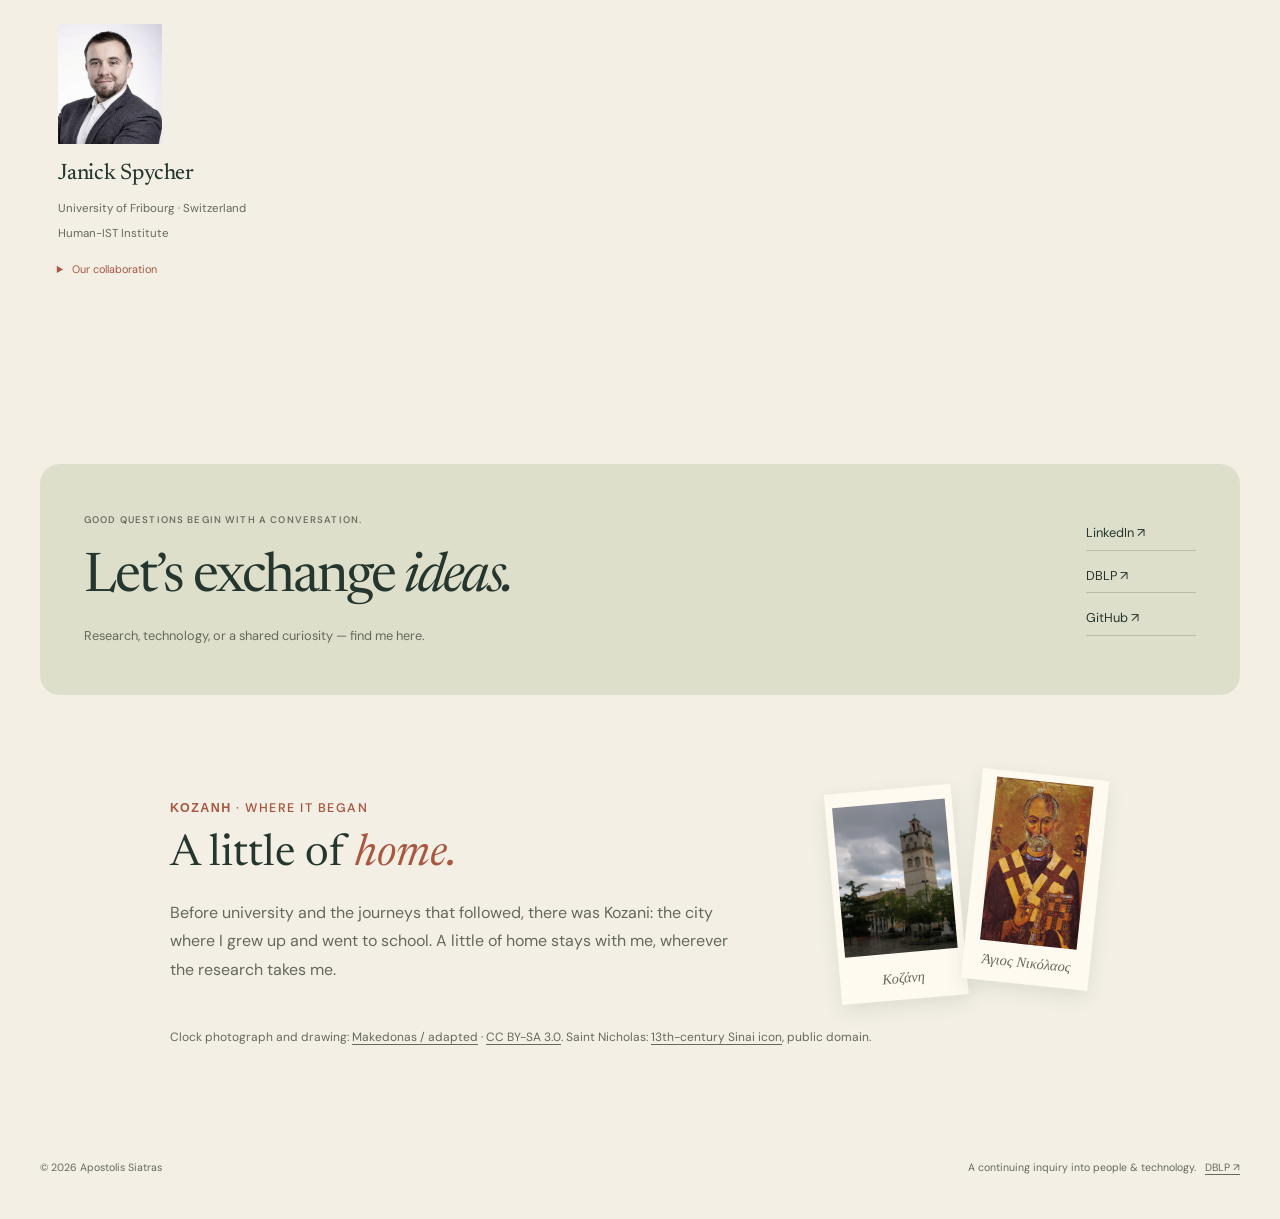
==== commit aa875b32: "Place music background after research interests" ====
--- a/index.html
+++ b/index.html
@@ -23,7 +23,7 @@
 <article><span class="eyebrow">Master’s thesis · E-Government</span><h3>GDPR Assessor</h3><p>My master’s research focused on a platform for assessing GDPR-related privacy implications from the way a scenario is articulated. The work connects the language used to describe a situation with the privacy questions that description raises.</p><details><summary>Research focus</summary><p>The central concern is how descriptions of data use can inform a structured assessment of privacy implications. This brings together my interests in privacy engineering, language, and practical digital tools.</p><p>Developed in the context of my MSc in E-Government at the University of the Aegean.</p></details></article>
 <article id="icdl"><span class="eyebrow">ICDL · Mytilene, Greece · July 2025</span><h3>AI and the dialect of Lesbos</h3><p>I conducted experiments involving the local dialect of Lesbos, exploring its intersection with artificial intelligence and language models.</p><p>Christos Kalloniatis and I were listed in the programme of the International Conference on the Dialect of Lesbos, held on 4–6 July 2025.</p><details><summary>Presentation &amp; conference role</summary><p><cite>Artificial Intelligence and Large Linguistic Models for the Lesbian dialect.</cite></p><p>Christos Kalloniatis and Apostolos Siatras, University of the Aegean. Scheduled on 6 July 2025, 12:30–13:00, at the Castle of Mytilene.</p><p>I am also listed on the conference’s Scientific and Organizing Committee.</p></details><a class="text-link" href="https://icdl.ct.aegean.gr/en/">View the official programme ↗</a></article>
 </div></section>
-<section id="about" class="section"><div class="section-top"><h2>A little <em>context.</em></h2><p>The path that brought these interests together.</p></div><div class="about-grid"><div><p>Before my BSc, I completed a BA in Music Theory at Musicart Conservatory in Kozani. Music is an earlier chapter of the same interest in culture and expression that runs through my research today.</p><p>I am a doctoral researcher at the Thapar School of Liberal Arts and Sciences (TSLAS), Thapar Institute of Engineering and Technology, India. I hold a BSc in Cultural Technology and Communication and an MSc in E-Government from the University of the Aegean. My work brings together privacy engineering, AI, and the governance of data.</p><p>I have contributed to European projects through web development, anonymization algorithms, simulations, and testing the limits of cybersecurity platforms. My master’s work on the GDPR Assessor and my experiments with the Lesbos dialect extend these interests to privacy assessment and cultural language technology. My publications explore the risks of language-model profiling, healthcare data anonymization, and governance for citizen data initiatives.</p><p>My industry experience includes work as a Junior Researcher and Developer at PRIVACT and as Technical Staff at Cyberalytics. <a href="#career">View my corporate experience</a>.</p><p>I am associated with the <a href="https://privasi.aegean.gr/members/">PrivaSI Laboratory</a> at the University of the Aegean and am listed as an external collaborator in the University of Fribourg’s <a href="https://human-ist.unifr.ch/rise/en/research-topics/computational-ethics.html">computational ethics research</a>.</p></div><div><h3>Education</h3><ul class="education"><li><strong>BA · Music Theory</strong><span>Musicart Conservatory<br>Kozani, Greece<br><small>Completed before my BSc</small></span></li><li><strong>BSc · Cultural Technology and Communication</strong><span>University of the Aegean</span></li><li><strong>MSc · E-Government</strong><span>University of the Aegean<br>Information and Communication Systems Engineering</span></li><li><strong>PhD · In progress</strong><span>Thapar School of Liberal Arts and Sciences (TSLAS)<br>Thapar Institute of Engineering and Technology<br>Patiala, India</span></li></ul></div></div><div class="music-milestones" aria-label="Music and cultural experiences"><article id="childhood-opera" class="music-recognition" aria-labelledby="opera-title"><p class="eyebrow">Music &amp; theatre · <time datetime="2010">2010</time></p><h3 id="opera-title">Opera <em>in the Attic</em></h3><p>At nine, I took part in <em>Opera in the Attic</em> through a class I attended in Kozani. The production brought together the city’s Municipal Regional Theatre and Municipal Conservatory, drawing on Hans Krása’s children’s opera <em>Brundibár</em>.</p><p>The production was featured in <em>To Vima</em> on <time datetime="2010-03-13">13 March 2010</time> — an early memory of music, theatre, and working together.</p><div class="recognition-links"><a href="https://translate.google.com/translate?sl=el&amp;tl=en&amp;u=https%3A%2F%2Fwww.tovima.gr%2F2010%2F03%2F13%2Fculture%2Fi-opera-anebainei-sti-sofita%2F" target="_blank" rel="noopener noreferrer">Read To Vima in English ↗</a><a href="https://www.tovima.gr/2010/03/13/culture/i-opera-anebainei-sti-sofita/" hreflang="el" target="_blank" rel="noopener noreferrer">Original Greek article ↗</a></div><p class="translation-note">English coverage opens in Google Translate.</p></article><article id="music-recognition" class="music-recognition" aria-labelledby="music-award-title"><p class="eyebrow">Music &amp; recognition · <time datetime="2017">2017</time></p><h3 id="music-award-title"><span lang="pl">Złota Lira</span> <em>· Gold distinction</em></h3><p>As a member of Kozani’s Pandora Municipal Philharmonic, I shared in the ensemble’s gold distinction at the 26th Złota Lira International Wind Orchestra Festival in Rybnik, Poland.</p><div class="recognition-links"><a href="https://translate.google.com/translate?sl=el&amp;tl=en&amp;u=https%3A%2F%2Fxronos-kozanis.gr%2Fme-dyo-chrysa-vravia-epistefi-apo-tin-polonia-i-pandora%2F" target="_blank" rel="noopener noreferrer">Read the coverage in English ↗</a><a href="https://xronos-kozanis.gr/me-dyo-chrysa-vravia-epistefi-apo-tin-polonia-i-pandora/" hreflang="el" target="_blank" rel="noopener noreferrer">Original Greek article ↗</a></div><p class="translation-note">English coverage opens in Google Translate.</p></article></div></section>
+<section id="about" class="section"><div class="section-top"><h2>A little <em>context.</em></h2><p>The path that brought these interests together.</p></div><div class="about-grid"><div><p>I am a doctoral researcher at the Thapar School of Liberal Arts and Sciences (TSLAS), Thapar Institute of Engineering and Technology, India. I hold a BSc in Cultural Technology and Communication and an MSc in E-Government from the University of the Aegean. My work brings together privacy engineering, AI, and the governance of data.</p><p>I have contributed to European projects through web development, anonymization algorithms, simulations, and testing the limits of cybersecurity platforms. My master’s work on the GDPR Assessor and my experiments with the Lesbos dialect extend these interests to privacy assessment and cultural language technology. My publications explore the risks of language-model profiling, healthcare data anonymization, and governance for citizen data initiatives.</p><p>Before my BSc, I completed a BA in Music Theory at Musicart Conservatory in Kozani. Music is an earlier chapter of the same interest in culture and expression that runs through my research today.</p><p>My industry experience includes work as a Junior Researcher and Developer at PRIVACT and as Technical Staff at Cyberalytics. <a href="#career">View my corporate experience</a>.</p><p>I am associated with the <a href="https://privasi.aegean.gr/members/">PrivaSI Laboratory</a> at the University of the Aegean and am listed as an external collaborator in the University of Fribourg’s <a href="https://human-ist.unifr.ch/rise/en/research-topics/computational-ethics.html">computational ethics research</a>.</p></div><div><h3>Education</h3><ul class="education"><li><strong>BA · Music Theory</strong><span>Musicart Conservatory<br>Kozani, Greece<br><small>Completed before my BSc</small></span></li><li><strong>BSc · Cultural Technology and Communication</strong><span>University of the Aegean</span></li><li><strong>MSc · E-Government</strong><span>University of the Aegean<br>Information and Communication Systems Engineering</span></li><li><strong>PhD · In progress</strong><span>Thapar School of Liberal Arts and Sciences (TSLAS)<br>Thapar Institute of Engineering and Technology<br>Patiala, India</span></li></ul></div></div><div class="music-milestones" aria-label="Music and cultural experiences"><article id="childhood-opera" class="music-recognition" aria-labelledby="opera-title"><p class="eyebrow">Music &amp; theatre · <time datetime="2010">2010</time></p><h3 id="opera-title">Opera <em>in the Attic</em></h3><p>At nine, I took part in <em>Opera in the Attic</em> through a class I attended in Kozani. The production brought together the city’s Municipal Regional Theatre and Municipal Conservatory, drawing on Hans Krása’s children’s opera <em>Brundibár</em>.</p><p>The production was featured in <em>To Vima</em> on <time datetime="2010-03-13">13 March 2010</time> — an early memory of music, theatre, and working together.</p><div class="recognition-links"><a href="https://translate.google.com/translate?sl=el&amp;tl=en&amp;u=https%3A%2F%2Fwww.tovima.gr%2F2010%2F03%2F13%2Fculture%2Fi-opera-anebainei-sti-sofita%2F" target="_blank" rel="noopener noreferrer">Read To Vima in English ↗</a><a href="https://www.tovima.gr/2010/03/13/culture/i-opera-anebainei-sti-sofita/" hreflang="el" target="_blank" rel="noopener noreferrer">Original Greek article ↗</a></div><p class="translation-note">English coverage opens in Google Translate.</p></article><article id="music-recognition" class="music-recognition" aria-labelledby="music-award-title"><p class="eyebrow">Music &amp; recognition · <time datetime="2017">2017</time></p><h3 id="music-award-title"><span lang="pl">Złota Lira</span> <em>· Gold distinction</em></h3><p>As a member of Kozani’s Pandora Municipal Philharmonic, I shared in the ensemble’s gold distinction at the 26th Złota Lira International Wind Orchestra Festival in Rybnik, Poland.</p><div class="recognition-links"><a href="https://translate.google.com/translate?sl=el&amp;tl=en&amp;u=https%3A%2F%2Fxronos-kozanis.gr%2Fme-dyo-chrysa-vravia-epistefi-apo-tin-polonia-i-pandora%2F" target="_blank" rel="noopener noreferrer">Read the coverage in English ↗</a><a href="https://xronos-kozanis.gr/me-dyo-chrysa-vravia-epistefi-apo-tin-polonia-i-pandora/" hreflang="el" target="_blank" rel="noopener noreferrer">Original Greek article ↗</a></div><p class="translation-note">English coverage opens in Google Translate.</p></article></div></section>
 <section id="institutions" class="section"><div class="section-top"><h2>An atlas of <em>experience.</em></h2><p>Academic collaborations and corporate experience, across borders.</p></div>
 <div class="map-shell"><div class="map-visual"><div class="map-toolbar"><p><span class="map-dot" aria-hidden="true"></span>5 universities · 2 companies</p><div class="map-views" role="group" aria-label="Map view" hidden><button type="button" data-map-view="world" aria-pressed="true">World</button><button type="button" data-map-view="connections" aria-pressed="false">Zoom to connections</button><button type="button" data-map-view="europe" aria-pressed="false">Europe</button></div></div>
 <div class="map-tooltip" aria-hidden="true" hidden></div><svg class="world-map" viewBox="0 0 960 400" xmlns="http://www.w3.org/2000/svg" role="group" aria-labelledby="world-map-title world-map-description"><title id="world-map-title">Academic and corporate connections</title><desc id="world-map-description">Interactive world map of five universities and two companies. Terracotta marks my study and research affiliations, gold marks collaborators’ universities, and teal marks corporate experience. PRIVACT and the University of the Aegean share the Mytilene location. Select an organization to read my role and visit its website.</desc>
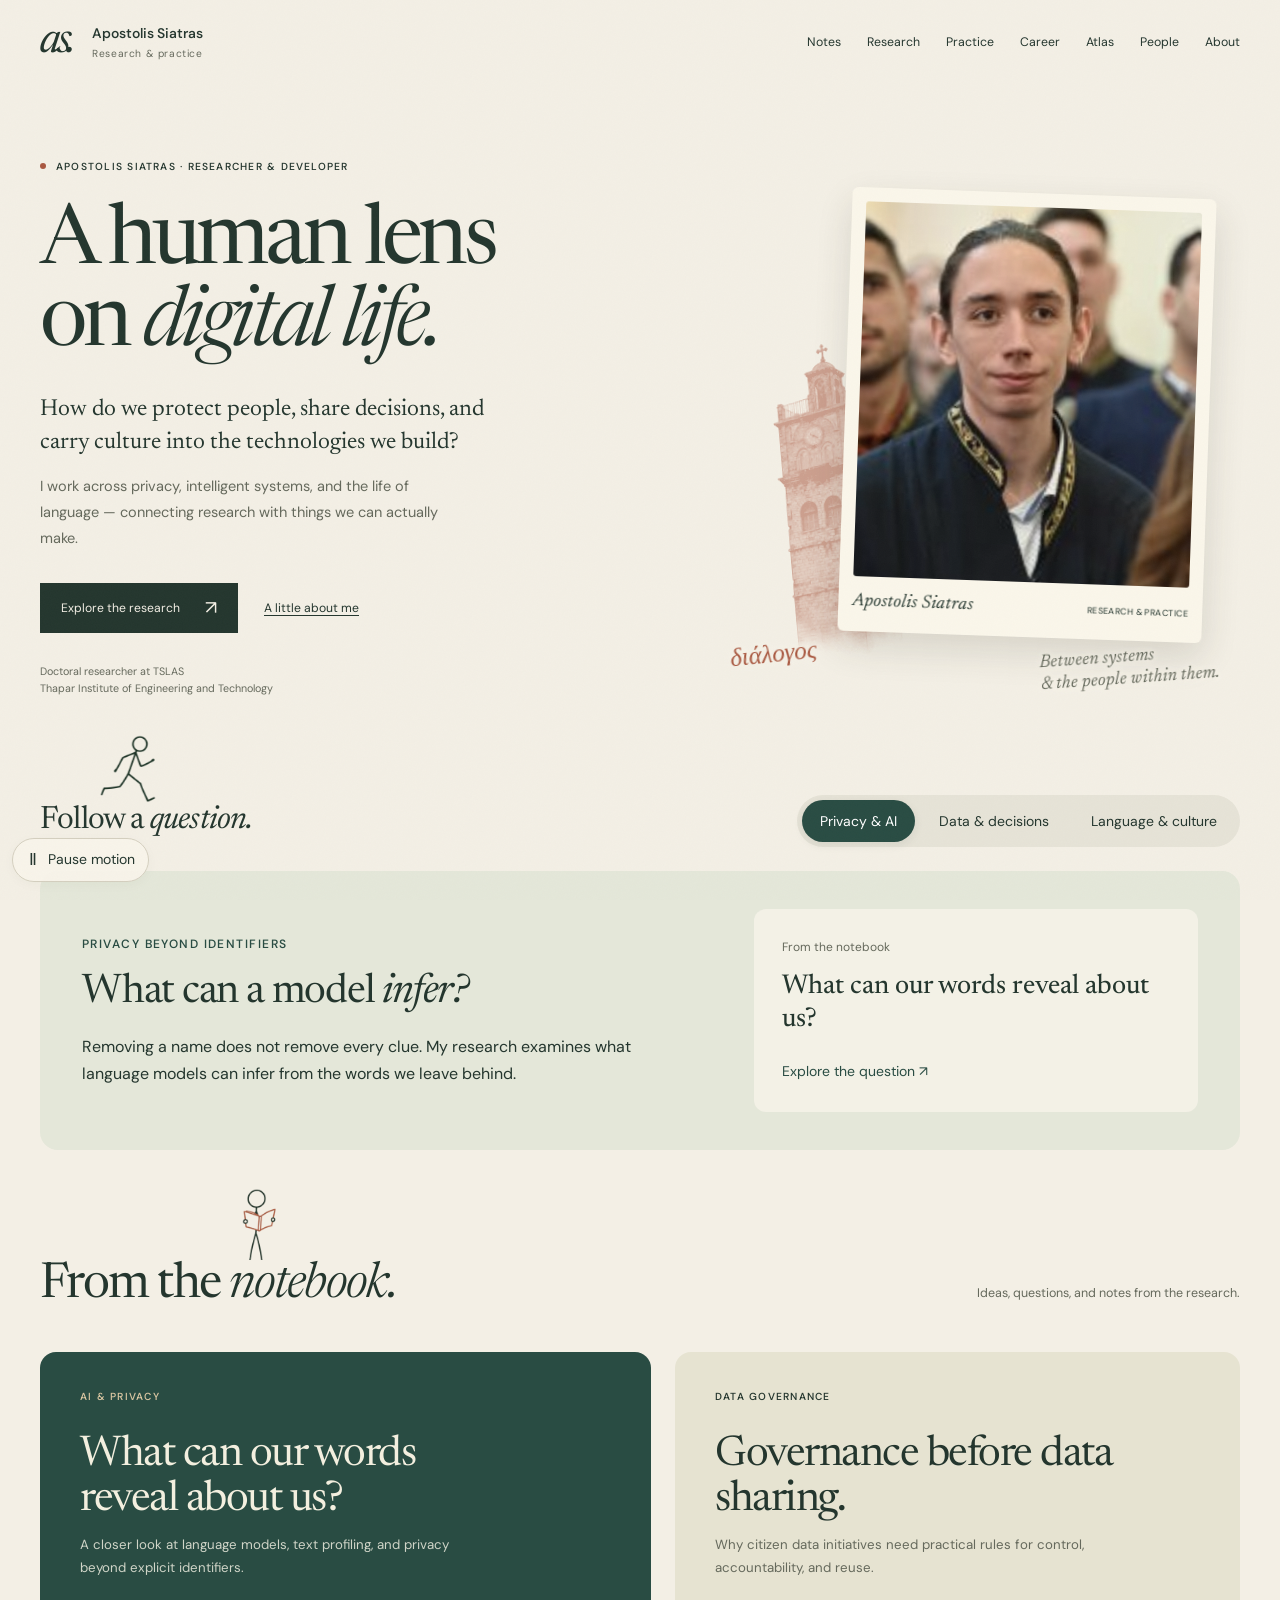
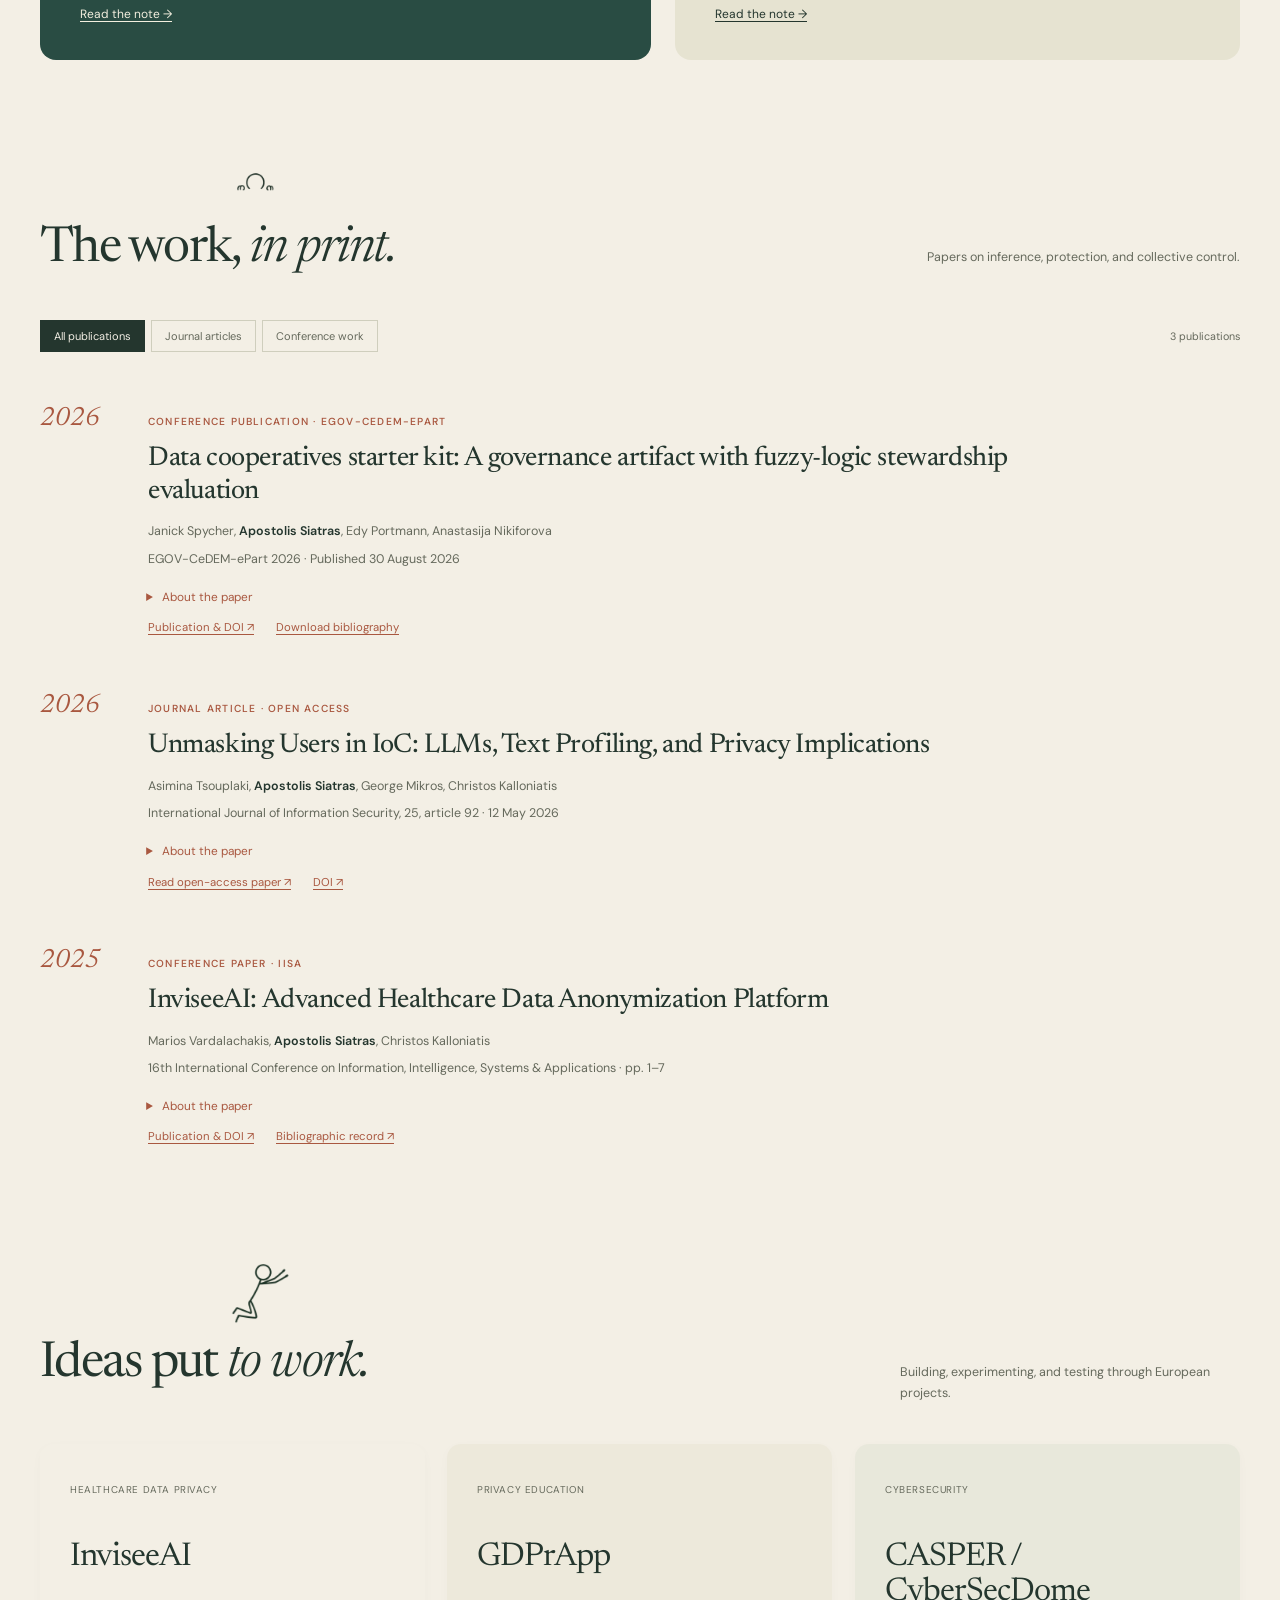
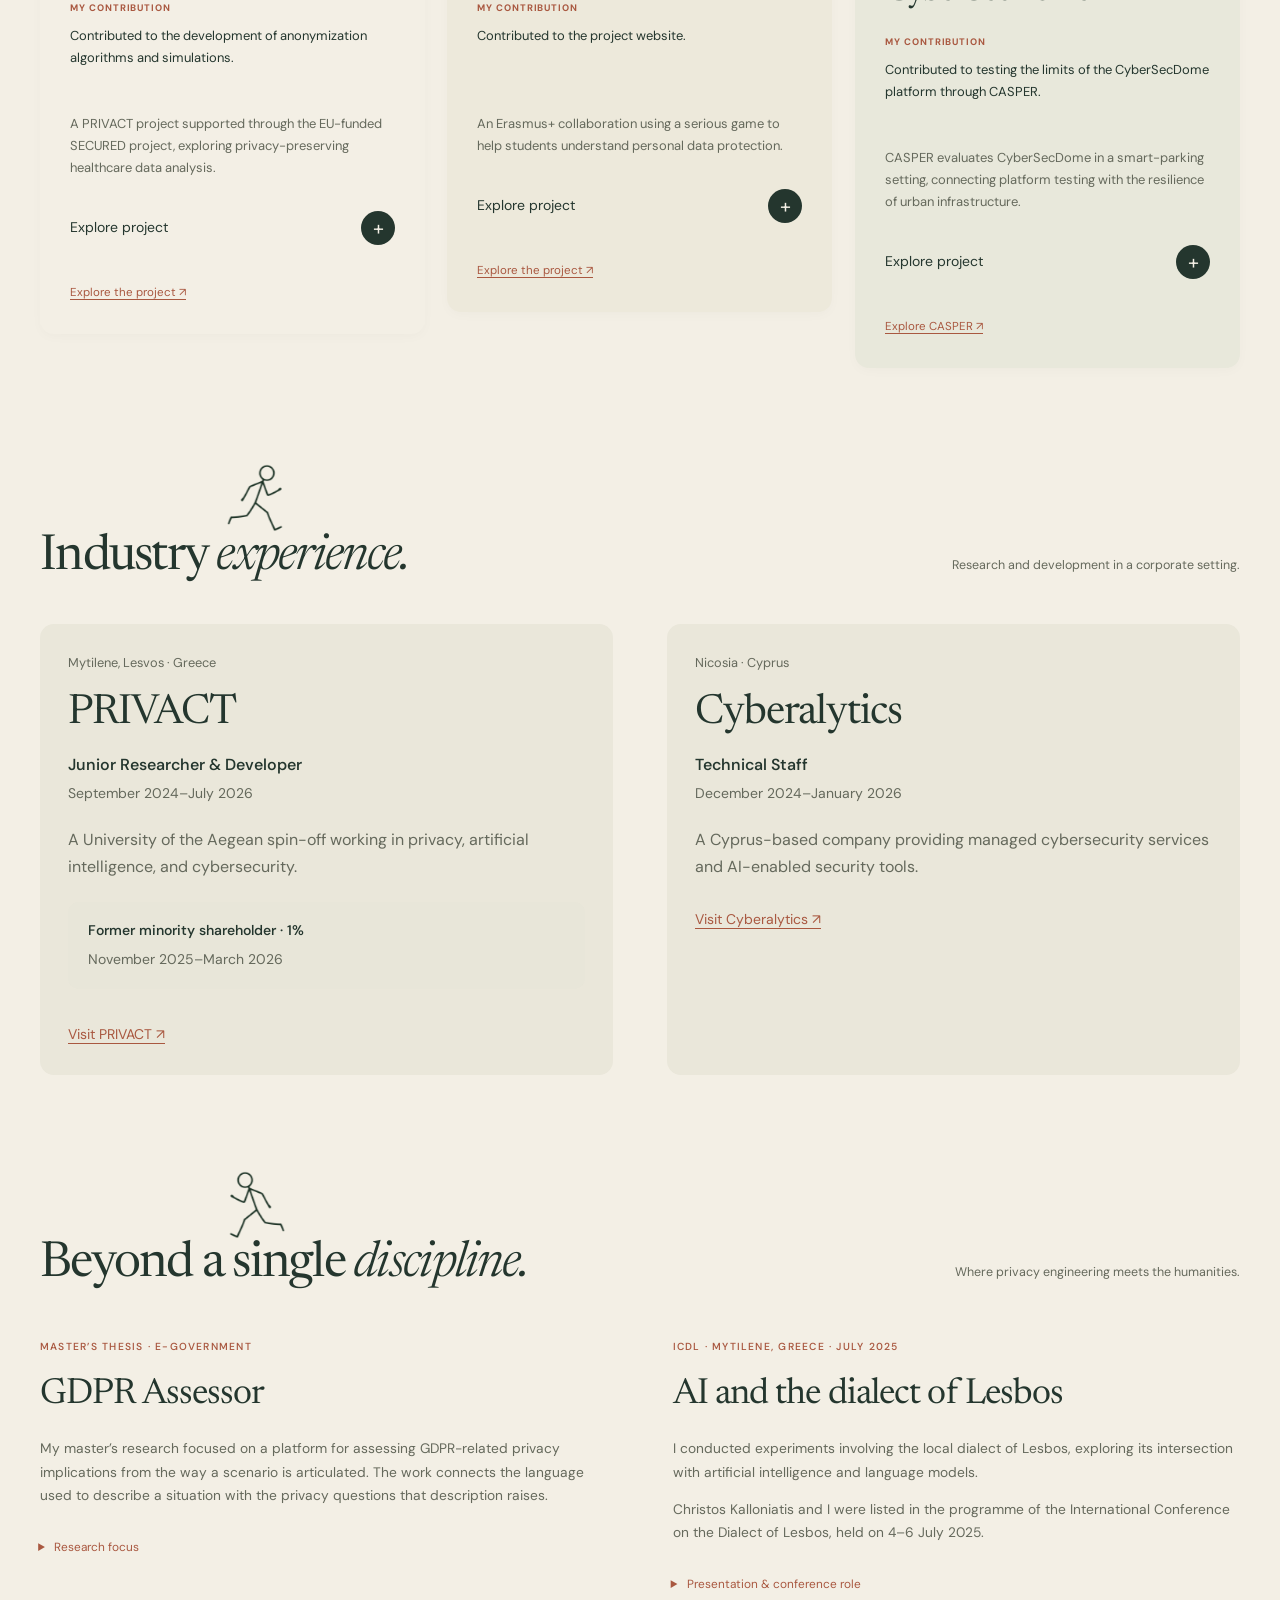
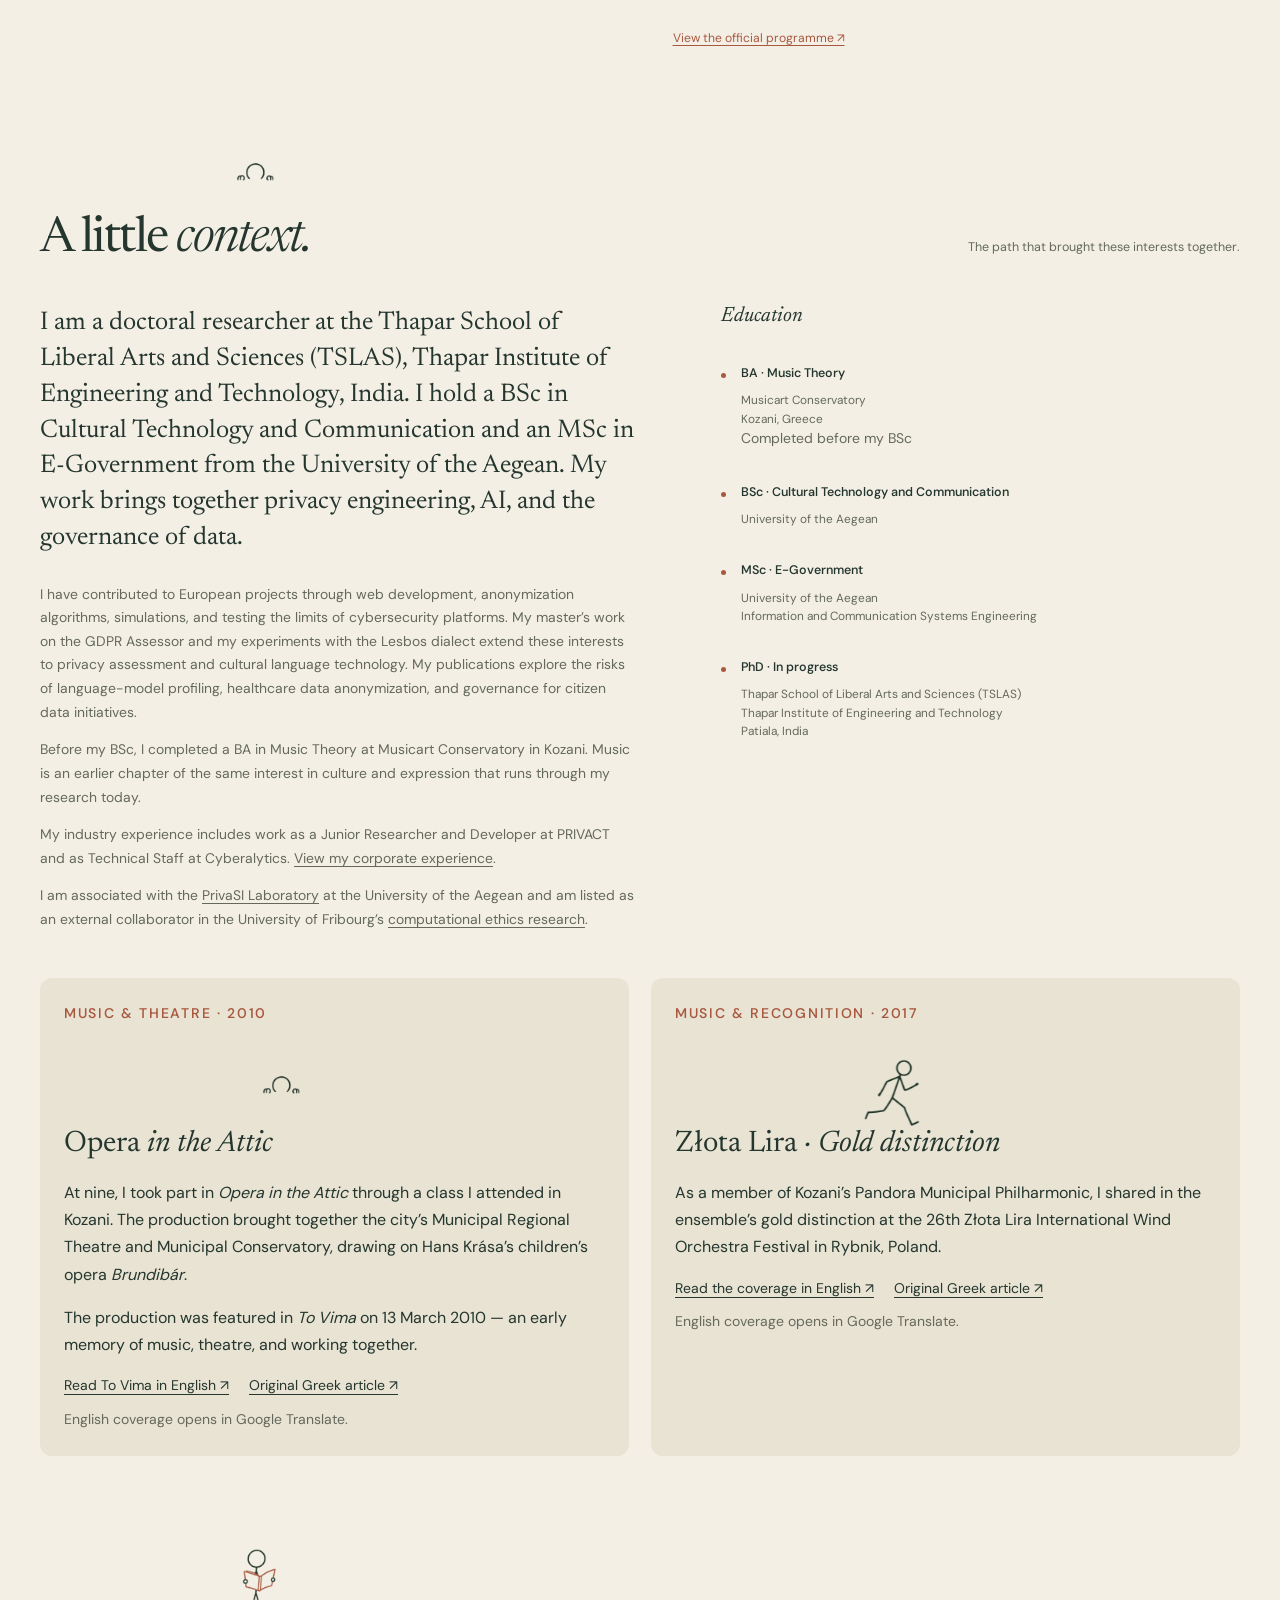
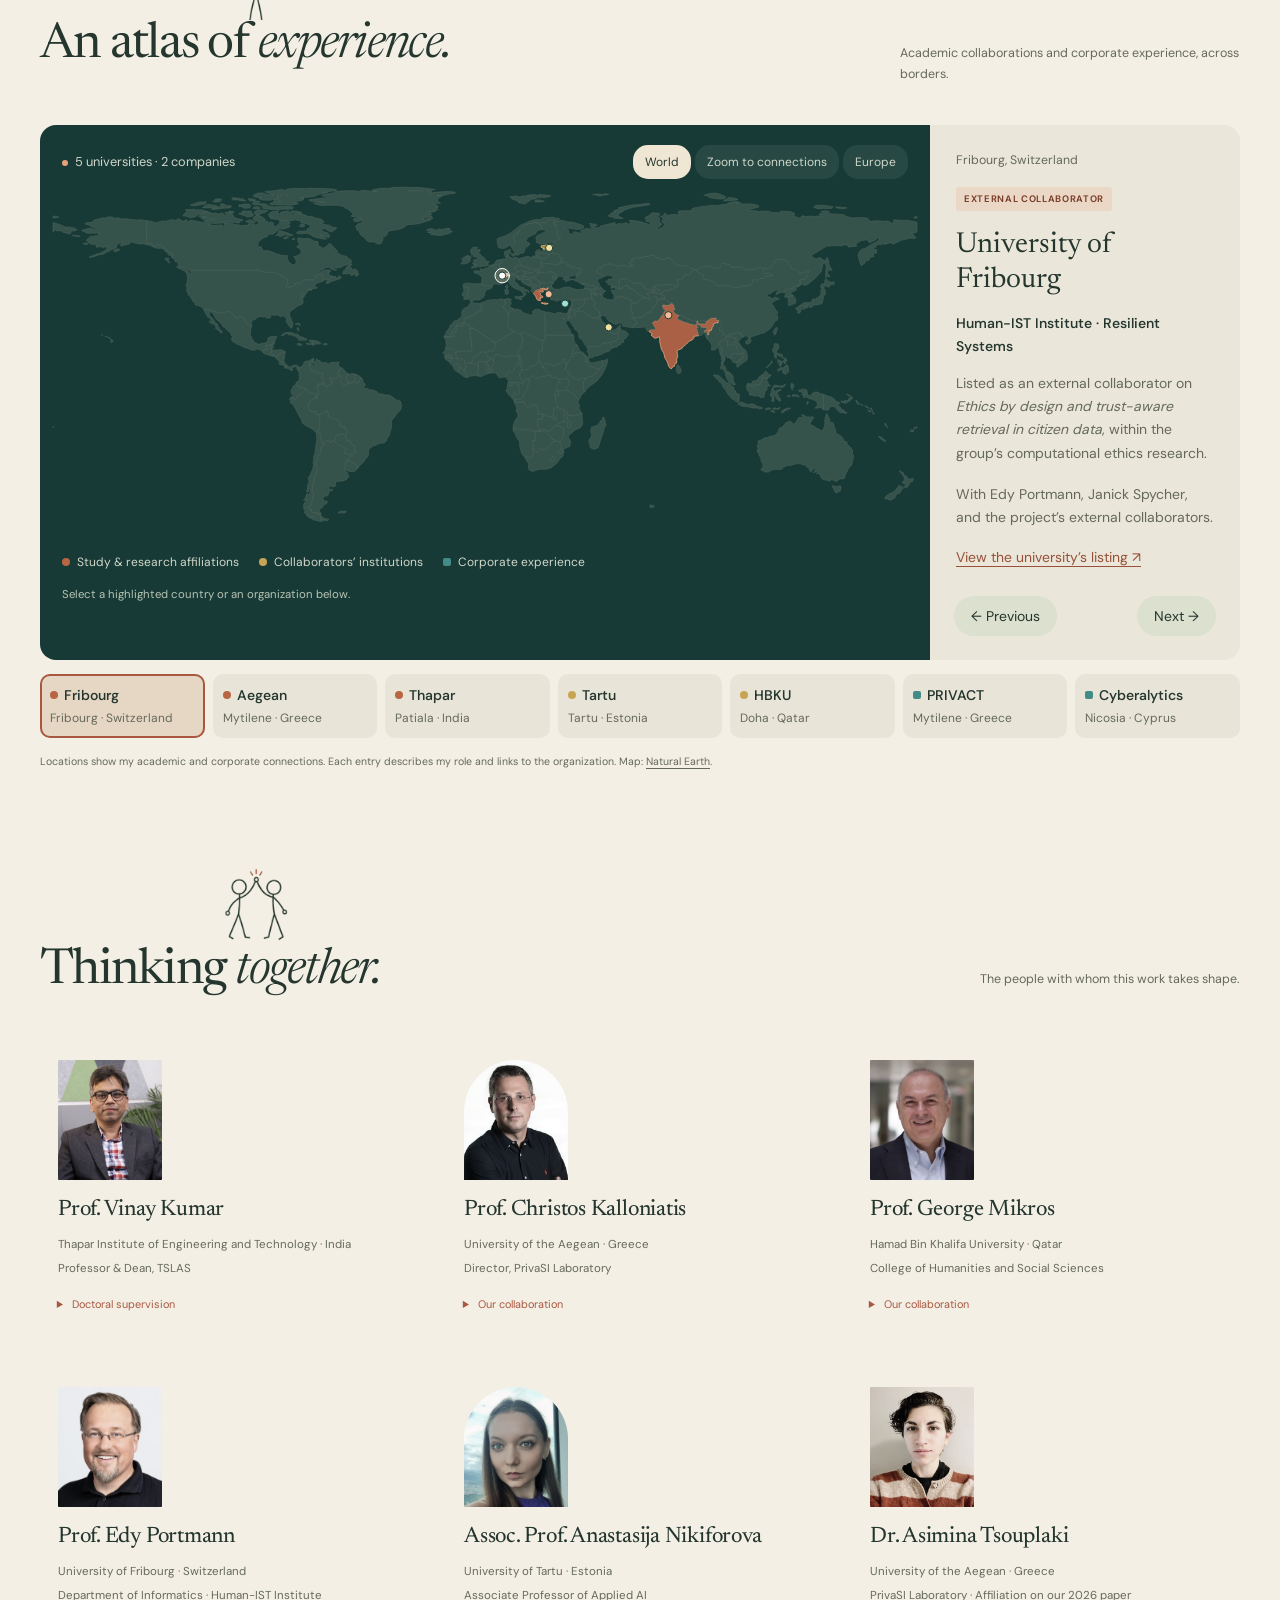
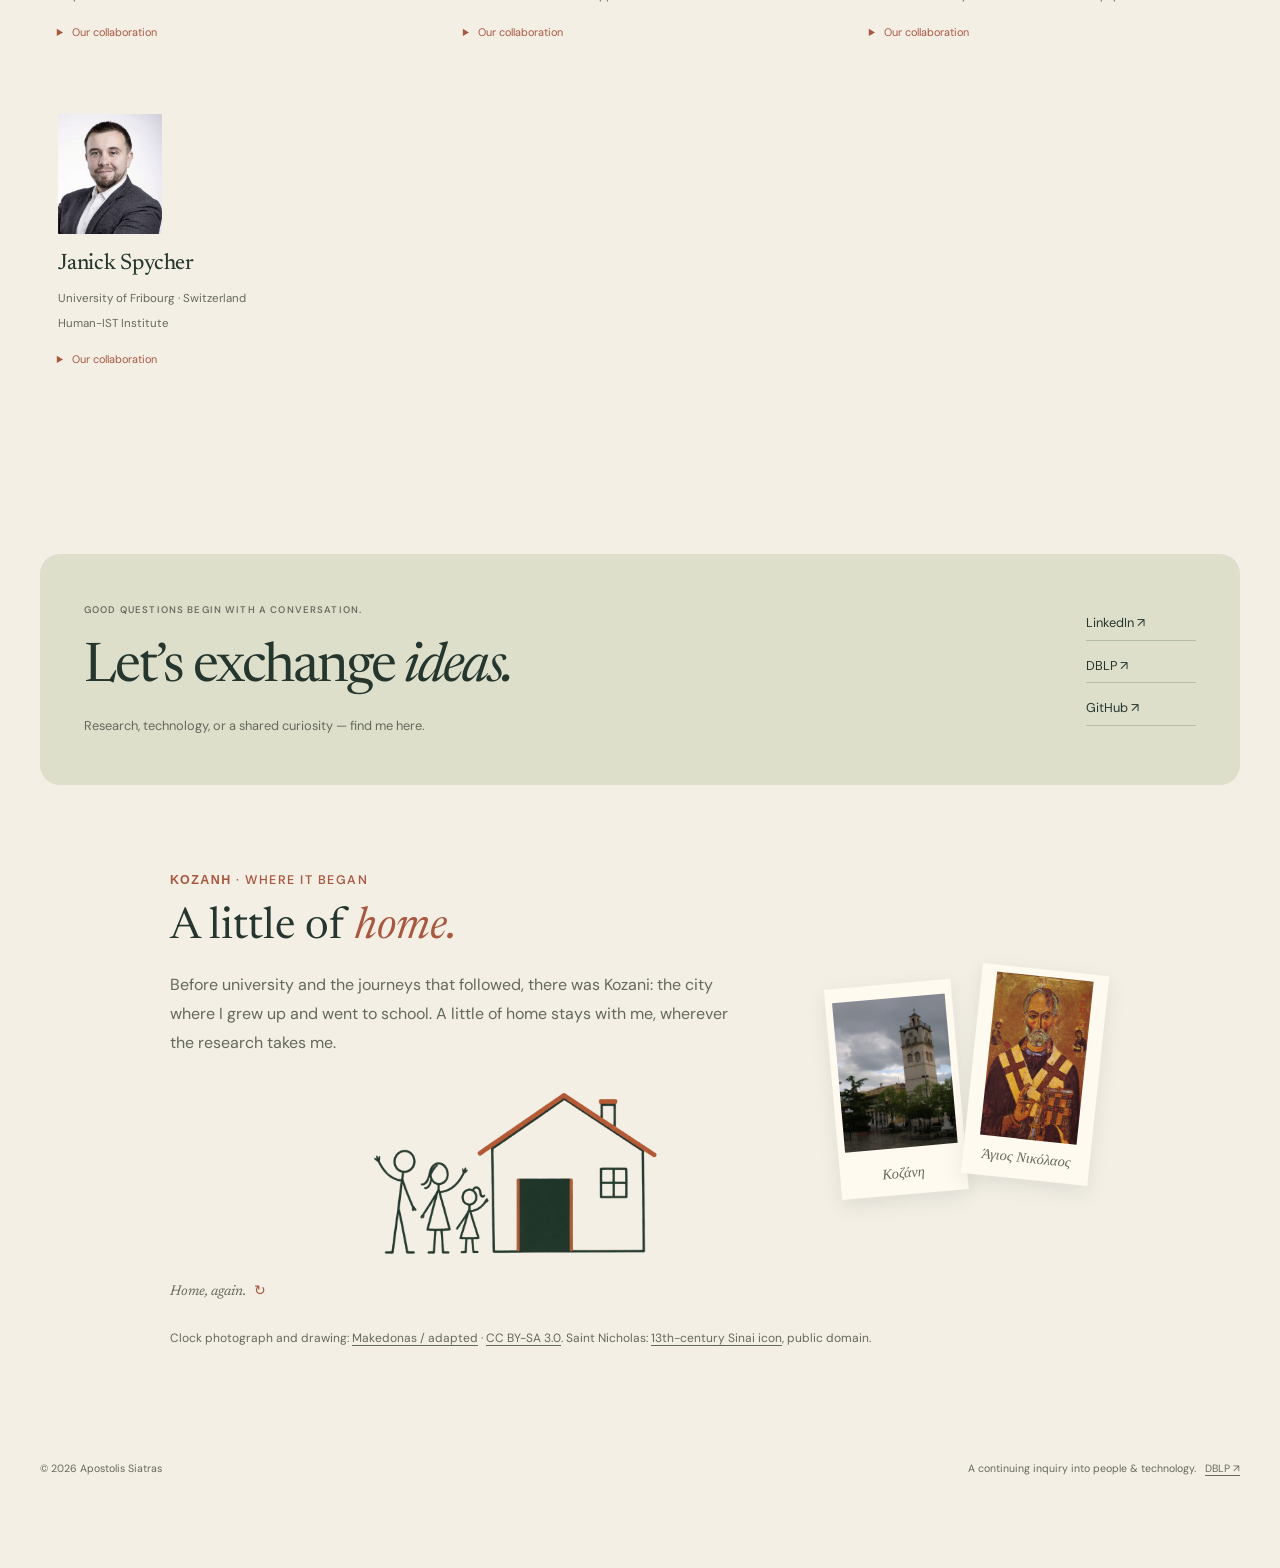
==== commit 4af71e2c: "Add playful heading doodles and family homecoming" ====
--- a/index.html
+++ b/index.html
@@ -1,6 +1,6 @@
 <!doctype html>
-<html lang="en"><head><meta charset="utf-8"><meta name="google" content="notranslate"><meta name="viewport" content="width=device-width, initial-scale=1"><meta name="robots" content="noindex,nofollow"><title>Apostolis Siatras — Privacy, AI &amp; Data Governance</title><meta name="description" content="Research, projects, and writing by Apostolis Siatras. Exploring privacy engineering, artificial intelligence, and accountable data governance."><meta name="theme-color" content="#f3efe5"><link rel="icon" href="data:image/svg+xml,%3Csvg xmlns='http://www.w3.org/2000/svg' viewBox='0 0 40 40'%3E%3Crect width='40' height='40' fill='%2324362e'/%3E%3Ctext x='20' y='28' text-anchor='middle' font-family='Georgia' font-size='25' fill='white'%3EA%3C/text%3E%3C/svg%3E"><link rel="stylesheet" href="style.css"></head>
-<body><div class="scroll-progress" aria-hidden="true"></div><a class="skip" href="#main">Skip to content</a><div class="wrap"><header class="site-header"><a class="brand" href="index.html" aria-label="Apostolis Siatras home"><span class="monogram" aria-hidden="true">as.</span><span>Apostolis Siatras<small>Research &amp; practice</small></span></a><nav aria-label="Main navigation"><a href="#writing">Notes</a><a href="#publications">Research</a><a href="#projects">Practice</a><a href="#career">Career</a><a href="#institutions">Atlas</a><a href="#collaborations">People</a><a href="#about">About</a></nav></header>
+<html lang="en"><head><meta charset="utf-8"><meta name="google" content="notranslate"><meta name="viewport" content="width=device-width, initial-scale=1"><meta name="robots" content="noindex,nofollow"><title>Apostolis Siatras — Privacy, AI &amp; Data Governance</title><meta name="description" content="Research, projects, and writing by Apostolis Siatras. Exploring privacy engineering, artificial intelligence, and accountable data governance."><meta name="theme-color" content="#f3efe5"><link rel="icon" href="data:image/svg+xml,%3Csvg xmlns='http://www.w3.org/2000/svg' viewBox='0 0 40 40'%3E%3Crect width='40' height='40' fill='%2324362e'/%3E%3Ctext x='20' y='28' text-anchor='middle' font-family='Georgia' font-size='25' fill='white'%3EA%3C/text%3E%3C/svg%3E"><link rel="stylesheet" href="style.css?v=20260921"><link rel="stylesheet" href="companion.css?v=20260921b"></head>
+<body class="with-companion"><div class="scroll-progress" aria-hidden="true"></div><a class="skip" href="#main">Skip to content</a><div class="wrap"><header class="site-header"><a class="brand" href="index.html" aria-label="Apostolis Siatras home"><span class="monogram" aria-hidden="true">as.</span><span>Apostolis Siatras<small>Research &amp; practice</small></span></a><nav aria-label="Main navigation"><a href="#writing">Notes</a><a href="#publications">Research</a><a href="#projects">Practice</a><a href="#career">Career</a><a href="#institutions">Atlas</a><a href="#collaborations">People</a><a href="#about">About</a></nav></header>
 <main id="main"><section class="hero" aria-labelledby="intro-title"><div class="hero-copy"><p class="eyebrow"><span class="live-dot" aria-hidden="true"></span>Apostolis Siatras · Researcher &amp; developer</p><h1 id="intro-title">A human lens<br>on <em>digital life.</em></h1><p class="lead">How do we protect people, share decisions, and carry culture into the technologies we build?</p><p class="hero-description">I work across privacy, intelligent systems, and the life of language — connecting research with things we can actually make.</p><div class="hero-actions"><a class="primary-link" href="#publications">Explore the research <span aria-hidden="true">↗</span></a><a class="secondary-link" href="#about">A little about me</a></div><p class="hero-affiliation">Doctoral researcher at TSLAS<br><a href="https://tslas.thapar.edu/academicdetails/phdprogramme">Thapar Institute of Engineering and Technology</a></p></div>
 <div class="hero-art" aria-label="Portrait of Apostolis Siatras"><figure class="portrait-sheet"><img class="portrait" src="assets/people/apostolis-siatras-scholar.jpg" alt="Apostolis Siatras" width="170" height="256" fetchpriority="high"><figcaption><span>Apostolis Siatras</span><span>Research &amp; practice</span></figcaption></figure><svg class="art-filters" width="0" height="0" aria-hidden="true" focusable="false"><defs><filter id="clock-ink" color-interpolation-filters="sRGB"><feColorMatrix type="matrix" values="0 0 0 0 .663 0 0 0 0 .345 0 0 0 0 .251 5 -5 0 0 -.065"/></filter></defs></svg><span class="clock-sketch" aria-hidden="true"></span><span class="dialogos" lang="el">διάλογος</span><span class="art-caption">Between systems<br>&amp; the people within them.</span></div></section>
 <section class="research-explorer" aria-labelledby="explorer-title"><div class="explorer-header"><h2 id="explorer-title">Follow a <em>question.</em></h2><div class="research-tabs" role="tablist" aria-label="Explore research themes" hidden><button id="theme-privacy" type="button" role="tab" aria-selected="true" aria-controls="lens-privacy" data-lens="privacy">Privacy &amp; AI</button><button id="theme-governance" type="button" role="tab" aria-selected="false" aria-controls="lens-governance" tabindex="-1" data-lens="governance">Data &amp; decisions</button><button id="theme-culture" type="button" role="tab" aria-selected="false" aria-controls="lens-culture" tabindex="-1" data-lens="culture">Language &amp; culture</button></div></div><div class="research-panels">
@@ -31,4 +31,4 @@
 <article class="map-detail" id="institution-cyberalytics" aria-labelledby="map-title-cyberalytics" data-place="cyberalytics"><p class="map-location">Nicosia, Cyprus</p><span class="relationship industry">Corporate experience</span><h3 id="map-title-cyberalytics">Cyberalytics</h3><p class="map-unit">Technical Staff</p><p><strong>December 2024–January 2026</strong></p><p>I worked at the Cyprus-based cybersecurity company, which provides managed security services and AI-enabled security tools.</p><a href="https://cyberalytics.com/">Visit the company website ↗</a></article><div class="map-stepper" role="group" aria-label="Browse academic and corporate connections" hidden><button type="button" data-map-step="-1" aria-label="Previous connection">← Previous</button><button type="button" data-map-step="1" aria-label="Next connection">Next →</button></div></div></div><div class="map-picker" role="group" aria-label="Explore an academic or corporate connection" hidden><button type="button" data-map-choice="fribourg" aria-controls="institution-fribourg" aria-pressed="false"><span class="place-dot direct" aria-hidden="true"></span>Fribourg<span class="country-label">Fribourg · Switzerland</span></button><button type="button" data-map-choice="aegean" aria-controls="institution-aegean" aria-pressed="false"><span class="place-dot direct" aria-hidden="true"></span>Aegean<span class="country-label">Mytilene · Greece</span></button><button type="button" data-map-choice="thapar" aria-controls="institution-thapar" aria-pressed="false"><span class="place-dot direct" aria-hidden="true"></span>Thapar<span class="country-label">Patiala · India</span></button><button type="button" data-map-choice="tartu" aria-controls="institution-tartu" aria-pressed="false"><span class="place-dot network" aria-hidden="true"></span>Tartu<span class="country-label">Tartu · Estonia</span></button><button type="button" data-map-choice="hbku" aria-controls="institution-hbku" aria-pressed="false"><span class="place-dot network" aria-hidden="true"></span>HBKU<span class="country-label">Doha · Qatar</span></button><button type="button" data-map-choice="privact" aria-controls="institution-privact" aria-pressed="false"><span class="place-dot industry" aria-hidden="true"></span>PRIVACT<span class="country-label">Mytilene · Greece</span></button><button type="button" data-map-choice="cyberalytics" aria-controls="institution-cyberalytics" aria-pressed="false"><span class="place-dot industry" aria-hidden="true"></span>Cyberalytics<span class="country-label">Nicosia · Cyprus</span></button></div><p class="map-credit">Locations show my academic and corporate connections. Each entry describes my role and links to the organization. Map: <a href="https://www.naturalearthdata.com/about/terms-of-use/">Natural Earth</a>.</p></section>
 <section id="collaborations" class="section"><div class="section-top"><h2>Thinking <em>together.</em></h2><p>The people with whom this work takes shape.</p></div><div class="people"><article class="person"><img class="avatar" src="assets/people/vinay-kumar.jpg" alt="Portrait of Professor Vinay Kumar" width="626" height="696" loading="lazy" decoding="async"><h3><a href="https://tslas.thapar.edu/facultymaster/25">Prof. Vinay Kumar</a></h3><p>Thapar Institute of Engineering and Technology · India</p><p>Professor &amp; Dean, TSLAS</p><details><summary>Doctoral supervision</summary><p class="work">Supervises my doctoral research at TSLAS. His research focuses on deep learning, computer vision, and natural language processing.</p></details></article><article class="person"><img class="avatar" src="assets/people/christos-kalloniatis.jpg" alt="Portrait of Christos Kalloniatis" width="200" height="200" loading="lazy" decoding="async"><h3><a href="https://kalloniatis.aegean.gr/">Prof. Christos Kalloniatis</a></h3><p>University of the Aegean · Greece</p><p>Director, PrivaSI Laboratory</p><details><summary>Our collaboration</summary><p class="work">Coauthor: InviseeAI; Unmasking Users in IoC. Joint ICDL presentation on AI and the Lesbos dialect.</p></details></article><article class="person"><img class="avatar" src="assets/people/george-mikros.jpg" alt="Portrait of George Mikros" width="324" height="324" loading="lazy" decoding="async"><h3><a href="https://www.hbku.edu.qa/en/staff/george-mikros">Prof. George Mikros</a></h3><p>Hamad Bin Khalifa University · Qatar</p><p>College of Humanities and Social Sciences</p><details><summary>Our collaboration</summary><p class="work">Coauthor: Unmasking Users in IoC</p></details></article><article class="person"><img class="avatar" src="assets/people/edy-portmann.jpg" alt="Portrait of Edy Portmann" width="600" height="600" loading="lazy" decoding="async"><h3><a href="https://www.unifr.ch/directory/en/people/10699/7dad1">Prof. Edy Portmann</a></h3><p>University of Fribourg · Switzerland</p><p>Department of Informatics · Human-IST Institute</p><details><summary>Our collaboration</summary><p class="work">Coauthor: Data cooperatives starter kit</p></details></article><article class="person"><img class="avatar" src="assets/people/anastasija-nikiforova.jpg" alt="Portrait of Anastasija Nikiforova" width="1998" height="2291" loading="lazy" decoding="async"><h3><a href="https://ut.ee/en/employee/anastasija-nikiforova">Assoc. Prof. Anastasija Nikiforova</a></h3><p>University of Tartu · Estonia</p><p>Associate Professor of Applied AI</p><details><summary>Our collaboration</summary><p class="work">Coauthor: Data cooperatives starter kit</p></details></article><article class="person"><img class="avatar" src="assets/people/asimina-tsouplaki.jpg" alt="Portrait of Asimina Tsouplaki" width="768" height="795" loading="lazy" decoding="async"><h3><a href="https://privasi.aegean.gr/asimina-tsouplaki/">Dr. Asimina Tsouplaki</a></h3><p>University of the Aegean · Greece</p><p>PrivaSI Laboratory · Affiliation on our 2026 paper</p><details><summary>Our collaboration</summary><p class="work">Coauthor: Unmasking Users in IoC</p></details></article><article class="person"><img class="avatar" src="assets/people/janick-spycher.jpg" alt="Portrait of Janick Spycher" width="630" height="741" loading="lazy" decoding="async"><h3><a href="https://human-ist.unifr.ch/en/institute/team.html">Janick Spycher</a></h3><p>University of Fribourg · Switzerland</p><p>Human-IST Institute</p><details><summary>Our collaboration</summary><p class="work">Coauthor: Data cooperatives starter kit</p></details></article></div></section>
 <section class="contact" aria-labelledby="contact-title"><div><p class="eyebrow">Good questions begin with a conversation.</p><h2 id="contact-title">Let’s exchange <em>ideas.</em></h2><p>Research, technology, or a shared curiosity — find me here.</p></div><div class="socials"><a href="https://www.linkedin.com/in/apostolis-s-676582278/">LinkedIn ↗</a><a href="https://dblp.org/pid/424/1937">DBLP ↗</a><a href="https://github.com/ApostolisSiatras">GitHub ↗</a></div></section><section id="kozani" class="home-note" aria-labelledby="home-title"><div class="home-note-copy"><p class="eyebrow"><span lang="el">Κοζάνη</span> · Where it began</p><h2 id="home-title">A little of <em>home.</em></h2><p>Before university and the journeys that followed, there was Kozani: the city where I grew up and went to school. A little of home stays with me, wherever the research takes me.</p></div><div class="home-mementos" aria-label="Kozani clock tower and Saint Nicholas"><figure class="home-clock"><img src="assets/kozani-clocktower.jpg" alt="The clock tower of Saint Nicholas in Kozani" width="1944" height="2592" loading="lazy" decoding="async"><figcaption lang="el">Κοζάνη</figcaption></figure><figure class="home-saint"><img src="assets/saint-nicholas-orthodox.jpg" alt="Traditional Orthodox icon of Saint Nicholas, with a blessing hand and Gospel book" width="894" height="1501" loading="lazy" decoding="async"><figcaption lang="el">Άγιος Νικόλαος</figcaption></figure></div><p class="home-art-credit">Clock photograph and drawing: <a href="https://commons.wikimedia.org/wiki/File:Mamatsios.jpg">Makedonas / adapted</a> · <a href="https://creativecommons.org/licenses/by-sa/3.0/">CC BY-SA 3.0</a>. Saint Nicholas: <a href="https://commons.wikimedia.org/wiki/File:St_Nicholas_Icon_Sinai_13th_century.jpg">13th-century Sinai icon</a>, public domain.</p></section></main>
-<footer class="site-footer"><p>© 2026 Apostolis Siatras</p><p>A continuing inquiry into people &amp; technology. &nbsp; <a href="https://dblp.org/pid/424/1937">DBLP ↗</a></p></footer></div><button type="button" class="back-top" aria-label="Back to top" hidden>↑</button><script src="interactions.js" defer></script><script src="map.js" defer></script><script src="atelier.js" defer></script><script src="explore.js" defer></script></body></html>
+<footer class="site-footer"><p>© 2026 Apostolis Siatras</p><p>A continuing inquiry into people &amp; technology. &nbsp; <a href="https://dblp.org/pid/424/1937">DBLP ↗</a></p></footer></div><button type="button" class="back-top" aria-label="Back to top" hidden>↑</button><script src="interactions.js" defer></script><script src="map.js" defer></script><script src="atelier.js" defer></script><script src="explore.js" defer></script><script src="companion.js?v=20260921b" defer></script></body></html>
--- a/companion.css
+++ b/companion.css
@@ -0,0 +1,93 @@
+/* Doodles perform on little stages directly above the headings. */
+.code-drift{position:fixed;inset:0;z-index:30;pointer-events:none;overflow:hidden}
+.with-companion .wrap{position:relative;z-index:2}
+.doodle-heading{position:relative;min-width:0}
+.heading-doodle-stage{position:absolute;left:0;bottom:100%;width:min(100%,520px);height:120px;overflow:hidden;isolation:isolate;pointer-events:none;z-index:3;--facing:1}
+.music-recognition .doodle-heading,.article .doodle-heading{padding-top:90px}
+.music-recognition .heading-doodle-stage,.article .heading-doodle-stage{bottom:calc(100% - 90px);height:120px}
+.doodle-button{position:absolute;display:block;width:var(--doodle-size,100px);height:var(--doodle-size,100px);padding:0;border:0;background:none;color:var(--ink);cursor:pointer;pointer-events:auto;touch-action:manipulation;-webkit-tap-highlight-color:transparent;transform-origin:50% 85%;will-change:transform}
+.doodle-button:focus-visible{outline:2px dashed var(--rust);outline-offset:-3px;border-radius:10px}
+.doodle-facing{position:absolute;inset:0;transform:scaleX(var(--facing));pointer-events:none}
+.doodle-sprite{display:block;position:absolute;inset:0;background:url('assets/companion/doodle-poses.png') 0 0 / 300% 200% no-repeat;pointer-events:none;animation:doodle-alive 3.4s ease-in-out infinite;transform-origin:50% 85%}
+.heading-doodle-stage[data-pose='book'] .doodle-sprite{background-position:0 0}
+.heading-doodle-stage[data-pose='laptop'] .doodle-sprite{background-position:50% 0}
+.heading-doodle-stage[data-pose='oboe'] .doodle-sprite{background-position:100% 0;animation-name:doodle-music}
+.heading-doodle-stage[data-pose='highfive'] .doodle-sprite{background-position:0 100%;animation:doodle-highfive 2s ease-in-out infinite}
+.heading-doodle-stage[data-pose='peek'] .doodle-sprite{background-position:100% 100%;animation:doodle-peek 1.4s ease-in-out infinite}
+.doodle-parkour{display:none;position:absolute;left:12.5%;top:0;width:75%;height:100%;background:url('assets/companion/parkour-poses.png') 0 0 / 400% 200% no-repeat}
+.heading-doodle-stage:is([data-pose='run'],[data-pose='jump'],[data-pose='tuck'],[data-pose='land']) .doodle-sprite{display:none}
+.heading-doodle-stage:is([data-pose='run'],[data-pose='jump'],[data-pose='tuck'],[data-pose='land']) .doodle-parkour{display:block}
+.heading-doodle-stage[data-pose='run'] .doodle-parkour{animation:doodle-stride .4s steps(1,end) infinite}
+.heading-doodle-stage[data-pose='jump'] .doodle-parkour{background-position:33.33333% 100%}
+.heading-doodle-stage[data-pose='tuck'] .doodle-parkour{background-position:66.66667% 100%}
+.heading-doodle-stage[data-pose='land'] .doodle-parkour{background-position:100% 100%}
+.heading-doodle-stage[data-state='offscreen'] *{animation-play-state:paused!important}
+@keyframes doodle-stride{0%,100%{background-position:0 0;transform:translateX(-3px)}25%{background-position:33.33333% 0;transform:translateX(0)}50%{background-position:66.66667% 0;transform:translateX(0)}75%{background-position:100% 0;transform:translateX(0)}}
+.motion-toggle{position:fixed;left:max(12px,env(safe-area-inset-left));bottom:max(18px,env(safe-area-inset-bottom));z-index:50;display:flex;align-items:center;gap:8px;min-height:44px;padding:10px 13px;border:1px solid #d4cfbf;border-radius:24px;background:#f8f4eaf2;color:var(--ink);font:400 .875rem/1.25 var(--sans);box-shadow:0 3px 12px #24362e08;cursor:pointer;touch-action:manipulation}
+.motion-toggle .motion-symbol{font-size:1rem;line-height:1;width:14px;text-align:center}
+.motion-toggle:disabled{cursor:default;color:var(--muted)}
+.with-companion .site-footer{padding-bottom:80px}
+.motion-paused .heading-doodle-stage,.motion-paused .code-drift,.motion-paused .homecoming{display:none!important}
+.with-companion .home-note-copy>p:not(.eyebrow){max-width:570px;font-size:1rem;line-height:1.8;color:var(--muted);margin:0}
+.homecoming{display:block;position:relative;width:100%;max-width:520px;margin:16px 0 0;padding:0;border:0;background:none;color:var(--ink);cursor:pointer;touch-action:manipulation;-webkit-tap-highlight-color:transparent;text-align:left}
+.homecoming[hidden]{display:none}
+.homecoming:focus-visible{outline:2px dashed var(--rust);outline-offset:5px;border-radius:10px}
+.home-stage{position:relative;display:block;aspect-ratio:5/2;overflow:hidden;isolation:isolate}
+.home-stage img{position:absolute;left:0;top:-35%;width:100%;height:auto;pointer-events:none}
+.home-house-art{clip-path:polygon(59.2% 0,100% 0,100% 100%,61.9% 100%,61.9% 47%,59.2% 47%);z-index:3}
+.home-family-art{clip-path:polygon(0 0,59.2% 0,59.2% 47%,61.9% 47%,61.9% 100%,0 100%);z-index:3;transform-origin:50% 72%}
+.home-journey{position:absolute;inset:0;clip-path:inset(0 32.6% 0 0);z-index:1}
+.home-boy{position:absolute;width:22%;aspect-ratio:1;left:0;bottom:8%;z-index:2;opacity:0;transform-origin:50% 86%}
+.home-boy .doodle-parkour{display:block;animation:doodle-stride .65s steps(1,end) infinite}
+.homecoming[data-phase='meeting'] .home-boy .doodle-parkour{animation-play-state:paused}
+.home-window-boy{position:absolute;left:81.5%;top:40%;width:11%;aspect-ratio:1;z-index:4;opacity:0}
+.home-window-boy .doodle-sprite{background-position:100% 100%;animation:doodle-peek 1.5s ease-in-out infinite}
+.home-replay{display:block;margin-top:2px;color:var(--muted);font:italic .875rem/1.4 var(--serif)}
+.home-replay>span{display:inline-block;margin-left:5px;color:var(--rust);font-style:normal}
+.homecoming.is-playing .home-boy{animation:doodle-homecoming 12s linear both}
+.homecoming.is-playing .home-window-boy{animation:doodle-at-home 12s linear both}
+.homecoming.is-playing .home-family-art{animation:doodle-family-home 12s linear both}
+.homecoming:not(.is-visible) *{animation-play-state:paused!important}
+@keyframes doodle-family-home{0%,47%{transform:translateX(0);opacity:1}92%,100%{transform:translateX(42%);opacity:1}}
+@keyframes doodle-homecoming{0%{left:-20%;opacity:1;transform:none}35%,47%{left:24%;opacity:1;transform:none}92%,100%{left:77%;opacity:1;transform:none}}
+@keyframes doodle-at-home{0%,94%{opacity:0;transform:translateY(7px)}100%{opacity:1;transform:translateY(0)}}
+.home-smoke{position:absolute;left:81.6%;top:9%;z-index:4;opacity:0;transition:opacity .8s}
+.home-smoke>span{position:absolute;left:0;bottom:0;color:var(--muted);font:400 1.3rem/1 var(--serif);opacity:0;animation:doodle-smoke 3.2s ease-out infinite;animation-play-state:paused}
+.home-smoke>span:nth-child(2){animation-delay:1.05s}.home-smoke>span:nth-child(3){animation-delay:2.1s}
+.homecoming[data-phase='inside'] .home-smoke{opacity:1}
+.homecoming[data-phase='inside'].is-visible .home-smoke>span{animation-play-state:running}
+@keyframes doodle-smoke{0%{transform:translate(0,4px) rotate(-90deg) scale(.7);opacity:0}25%{opacity:.5}100%{transform:translate(8px,-27px) rotate(-110deg) scale(1.2);opacity:0}}
+@keyframes doodle-alive{0%,100%{transform:translateY(0) rotate(-2deg)}50%{transform:translateY(-5px) rotate(2deg)}}
+@keyframes doodle-music{0%,100%{transform:rotate(-4deg)}50%{transform:translateY(-3px) rotate(4deg)}}
+@keyframes doodle-highfive{0%,65%,100%{transform:translateY(0) scale(1)}20%{transform:translateY(-6px) scale(1.05)}35%{transform:translateY(-2px) scale(.99)}48%{transform:translateY(-5px) scale(1.03)}}
+@keyframes doodle-run-steps{from{transform:translateY(-3px) rotate(-4deg)}to{transform:translateY(2px) rotate(4deg)}}
+@keyframes doodle-scroll{from{transform:translateY(0) rotate(-3deg)}to{transform:translateY(-6px) rotate(3deg)}}
+@keyframes doodle-peek{0%,100%{transform:rotate(-5deg)}50%{transform:translateY(-3px) rotate(5deg)}}
+@media(prefers-reduced-motion:reduce){.heading-doodle-stage,.code-drift,.homecoming{display:none!important}.music-recognition .doodle-heading,.article .doodle-heading{padding-top:0}}
+@media print{.heading-doodle-stage,.code-drift,.motion-toggle,.homecoming{display:none!important}.music-recognition .doodle-heading,.article .doodle-heading{padding-top:0}}
+
+/* A question and an idea become small stories above their own headings. */
+.doodle-concept,.doodle-bulb{display:none;position:absolute;inset:0;background:url('assets/companion/question-idea-poses.png') 0 0 / 200% 200% no-repeat;pointer-events:none}
+.doodle-question-mark{display:none;position:absolute;left:61%;top:-12%;font:italic 400 3rem/1 var(--serif);color:var(--rust);transform-origin:50% 90%;animation:doodle-question 3.2s ease-in-out infinite}
+.heading-doodle-stage[data-pose='question'] .doodle-question-mark,.heading-doodle-stage:is([data-pose='question'],[data-pose='idea-reach'],[data-pose='idea-place']) .doodle-concept{display:block}
+.heading-doodle-stage:is([data-pose='question'],[data-pose='idea-reach'],[data-pose='idea-place']) .doodle-sprite{display:none}
+.heading-doodle-stage[data-pose='question'] .doodle-concept{background-position:0 0;animation:doodle-alive 3.4s ease-in-out infinite}
+.heading-doodle-stage[data-pose='idea-reach'] .doodle-concept{background-position:100% 0}
+.heading-doodle-stage[data-pose='idea-place'] .doodle-concept{background-position:0 100%;transform:translate(-3.35%,4.15%)}
+.heading-doodle-stage[data-context='idea'][data-state='idle'] .doodle-bulb{display:block;inset:auto;left:48%;top:-27%;width:60%;height:60%;background-position:100% 100%;opacity:1;transform:translateY(0);filter:drop-shadow(0 0 5px #e2ab4b);transition:top .85s cubic-bezier(.25,.65,.3,1),left .85s ease,opacity .5s,transform .85s ease,filter .8s}
+.heading-doodle-stage[data-idea-phase='catch'][data-state='idle'] .doodle-bulb{left:48%;top:3%;filter:drop-shadow(0 0 8px #dfaf47)}
+.heading-doodle-stage[data-idea-phase='use'][data-state='idle'] .doodle-bulb{left:35%;top:20%;transform:scale(.55);opacity:.3;filter:drop-shadow(0 0 12px #dfaf47)}
+.heading-doodle-stage[data-idea-phase='working'][data-state='idle'] .doodle-bulb{left:35%;top:30%;transform:scale(.2);opacity:0;filter:none}
+@keyframes doodle-question{0%,100%{transform:rotate(-8deg) translateY(0)}45%{transform:rotate(7deg) translateY(-5px)}65%{transform:rotate(-3deg) translateY(-2px)}}
+
+.heading-doodle-stage[data-entrance='stroll'][data-state='entering'] .doodle-parkour{animation-duration:.65s}
+.heading-doodle-stage[data-context='book'][data-state='idle'] .doodle-sprite{animation:doodle-reading 7s ease-in-out infinite}
+.heading-doodle-stage[data-context='laptop'][data-state='idle'] .doodle-sprite{animation:doodle-typing 3.8s ease-in-out infinite}
+.doodle-notes{display:none;position:absolute;left:73%;top:3%;color:var(--rust);font:400 1.2rem/1 var(--serif)}
+.heading-doodle-stage[data-context='oboe'][data-state='idle'] .doodle-notes{display:block}
+.doodle-notes>span{position:absolute;opacity:0;animation:doodle-note 4s ease-out infinite}
+.doodle-notes>span+span{left:9px;animation-delay:2s}
+@keyframes doodle-note{0%{opacity:0;transform:translate(0,15px) rotate(-8deg)}20%{opacity:.65}100%{opacity:0;transform:translate(16px,-16px) rotate(12deg)}}
+@keyframes doodle-reading{0%,20%,100%{transform:rotate(0)}35%,52%{transform:rotate(3deg) translateY(2px)}70%,80%{transform:rotate(-2deg)}}
+@keyframes doodle-typing{0%,35%,70%,100%{transform:rotate(0)}15%,50%{transform:rotate(1deg) translateY(1px)}85%{transform:rotate(-2deg)}}
+@keyframes doodle-highfive{0%,60%,100%{transform:rotate(0) scale(1)}20%{transform:rotate(-1deg) scale(1.02)}32%{transform:rotate(1deg) scale(.99)}44%{transform:rotate(0) scale(1.01)}}
